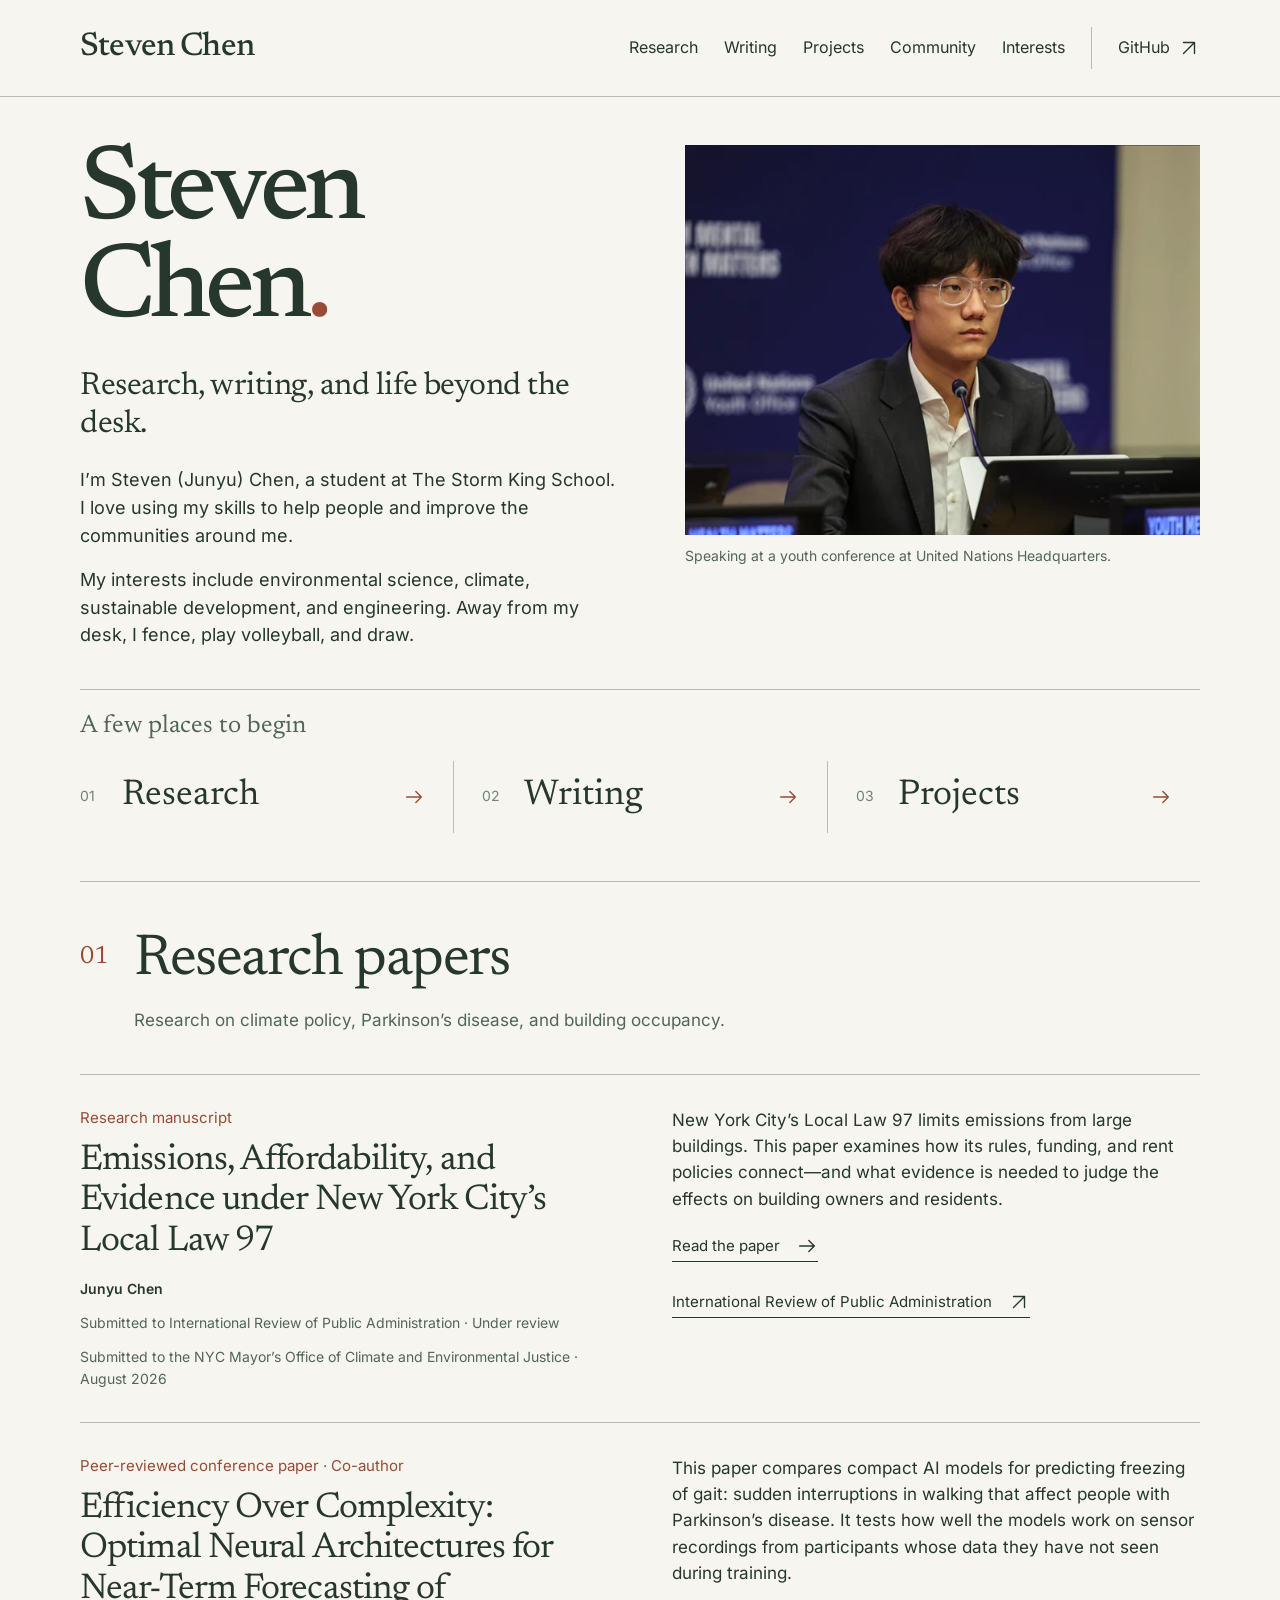
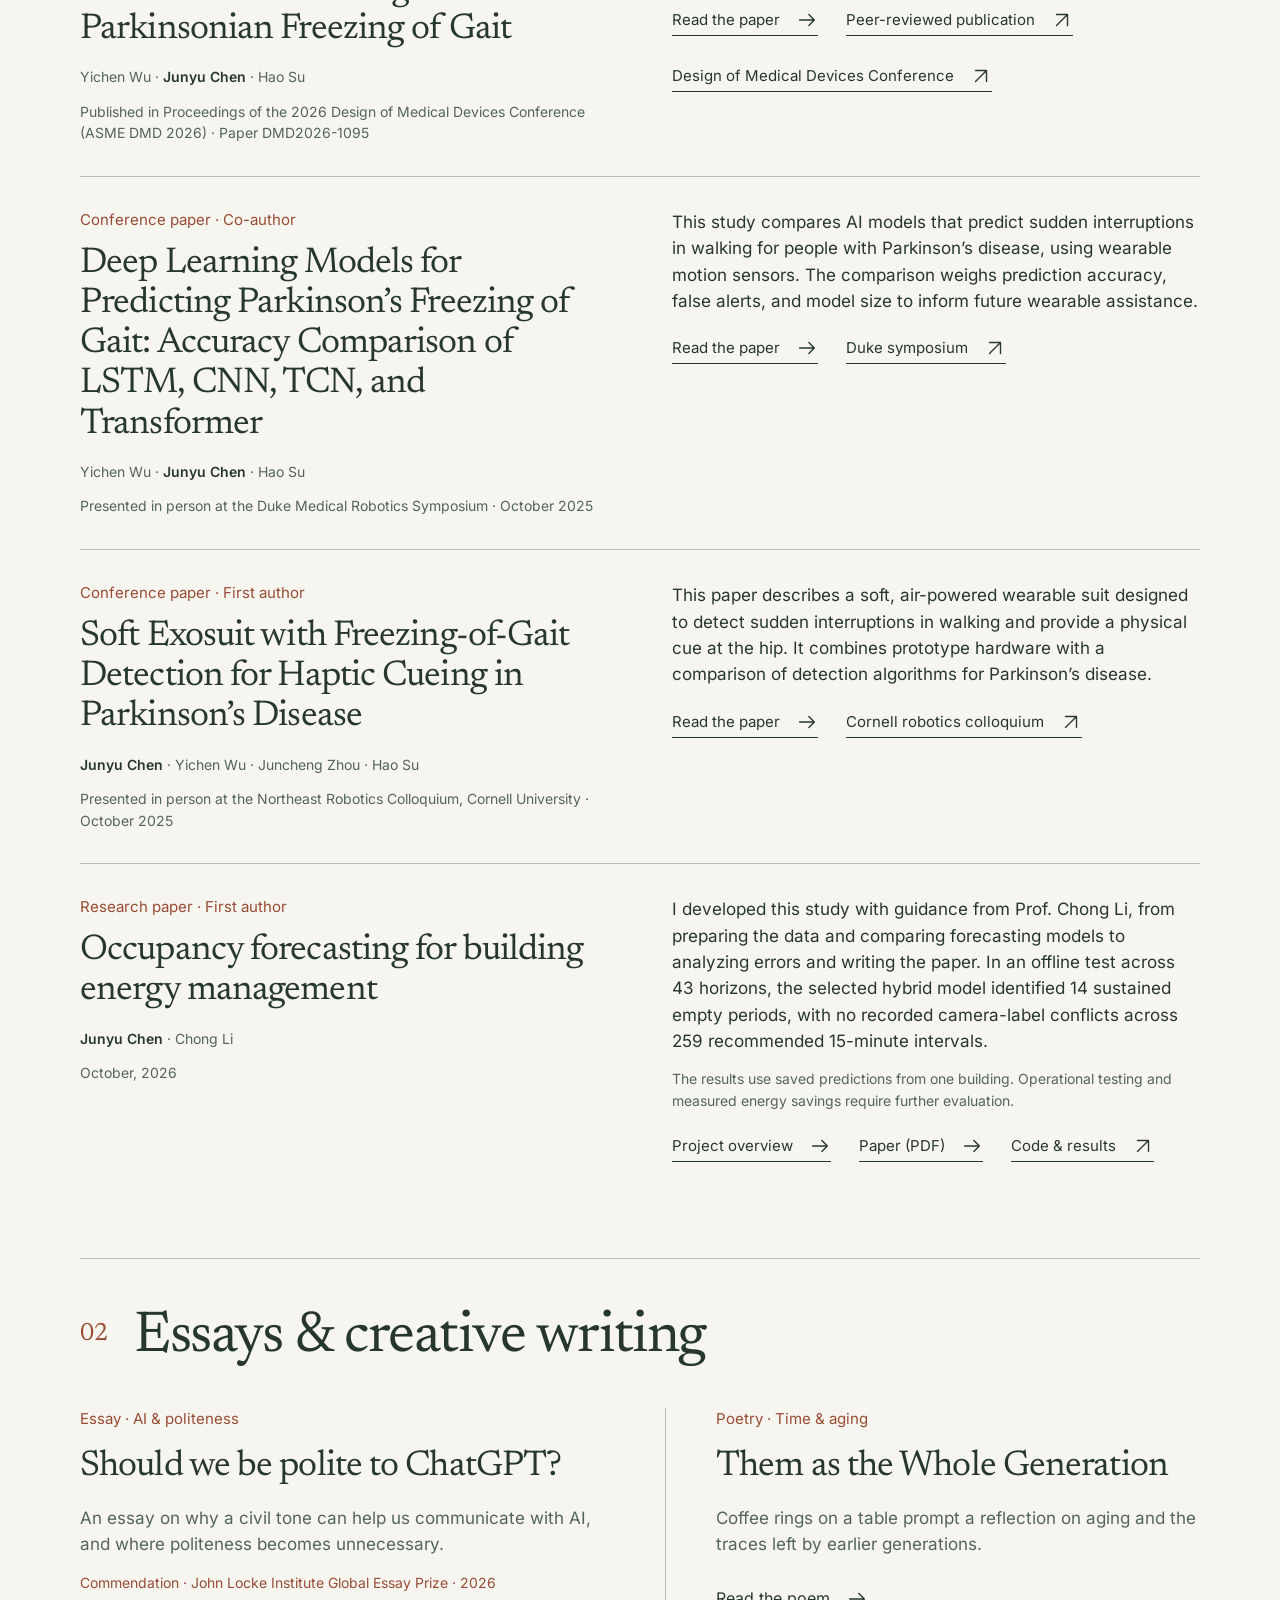
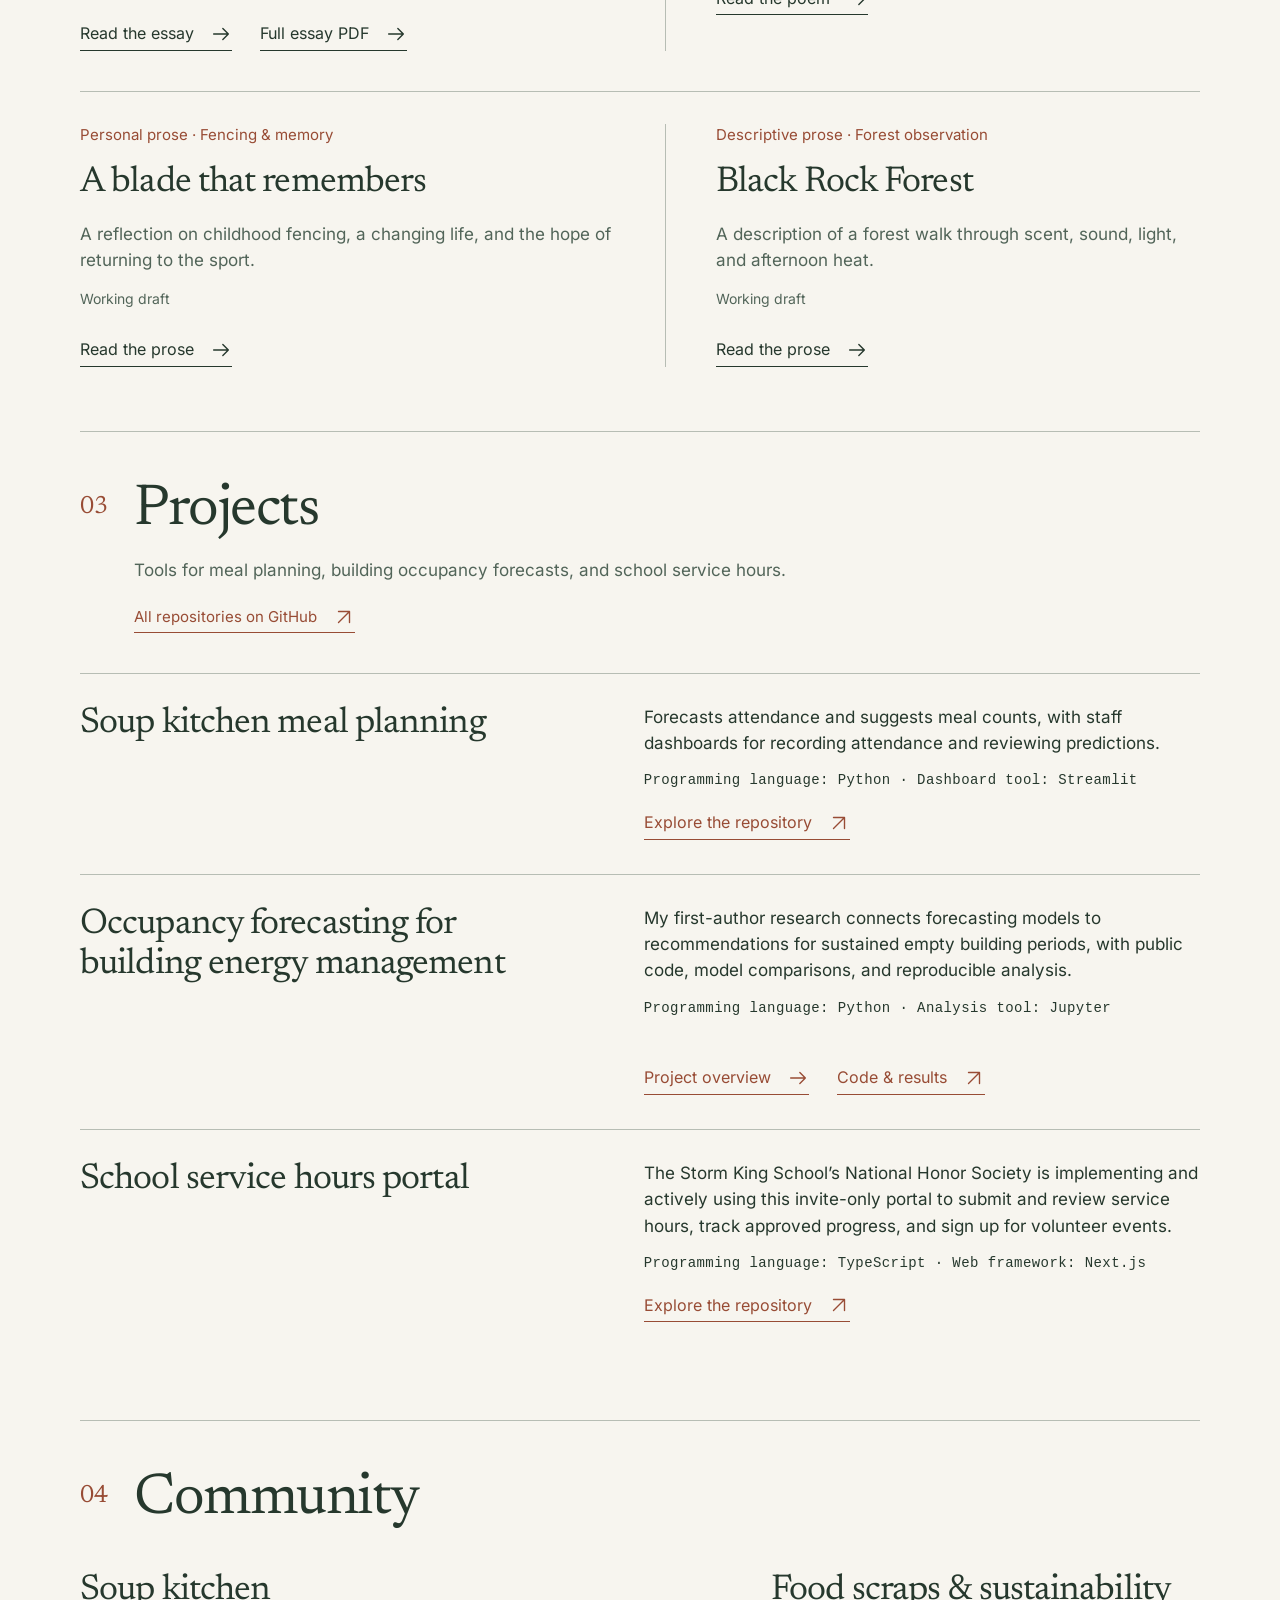
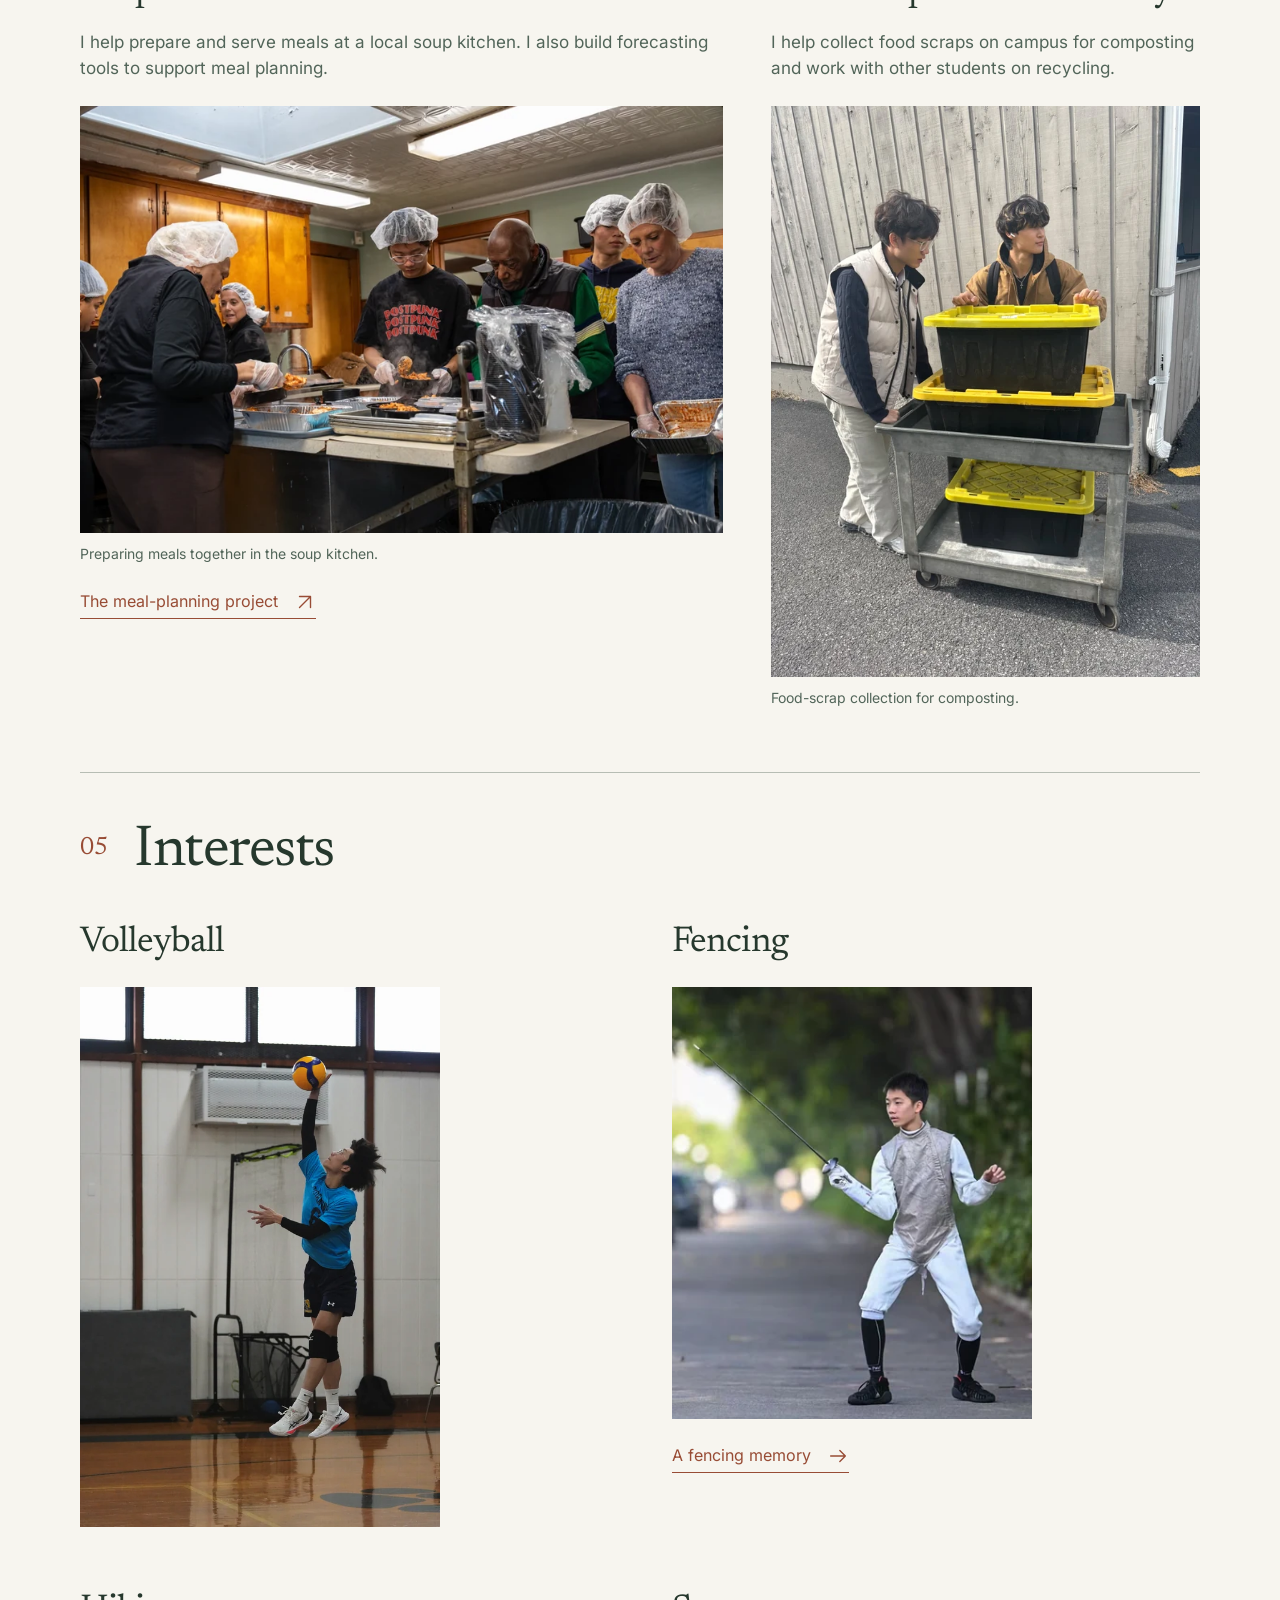
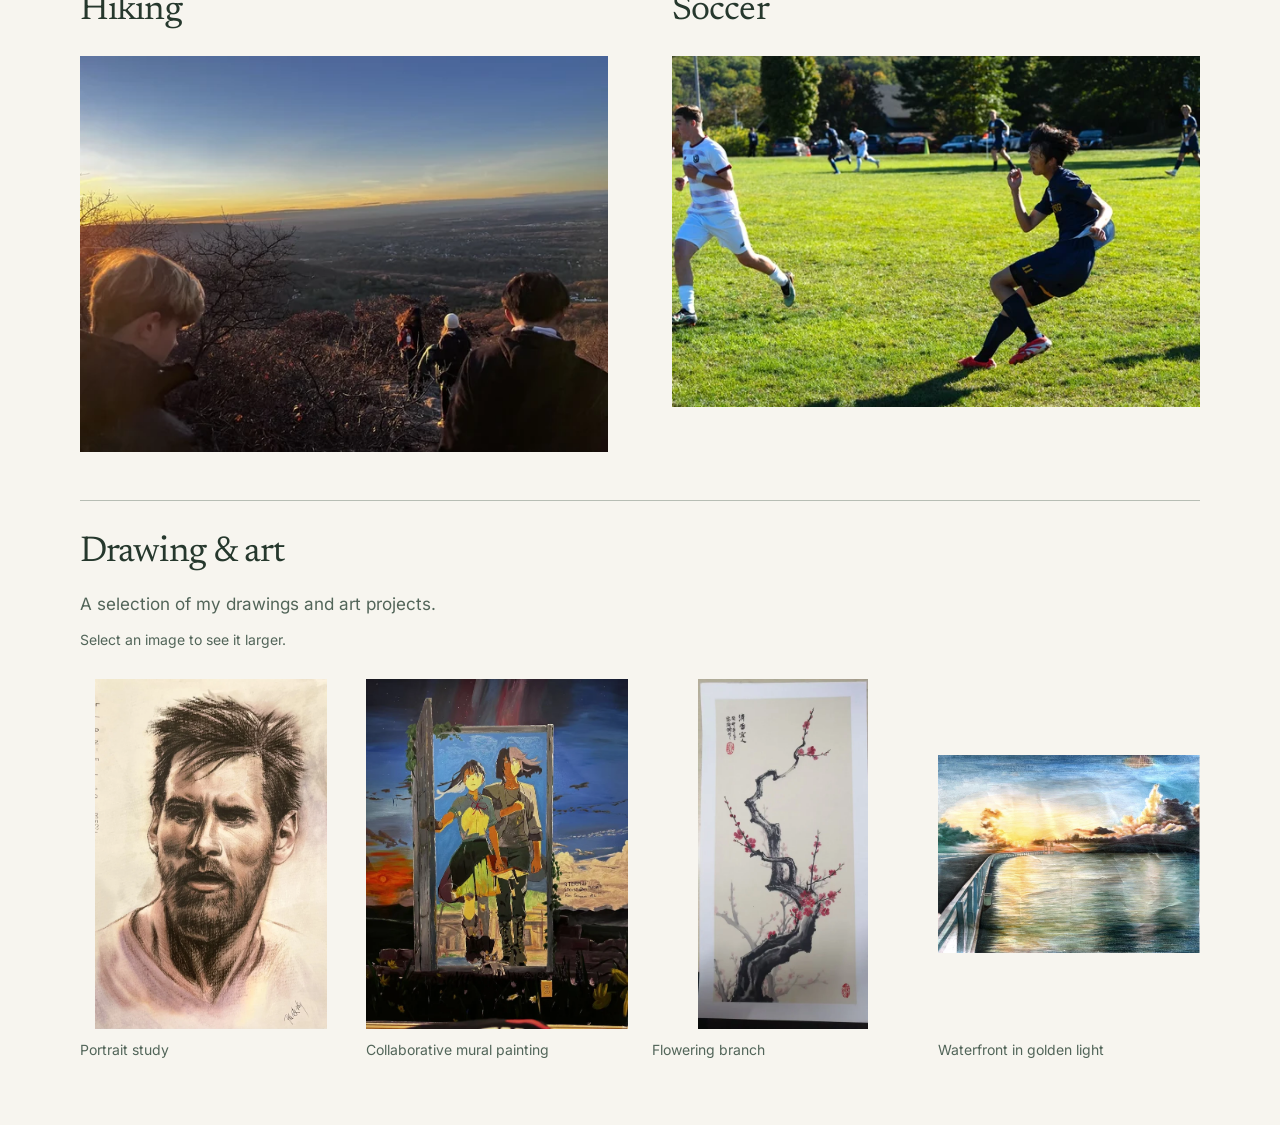
==== index.html @ 6264e0be "Match occupancy paper label to other research entries" ====
<!doctype html><html lang="en"><head><meta charset="utf-8"><meta name="viewport" content="width=device-width, initial-scale=1"><title>Steven Chen — Research, writing &amp; life beyond the desk</title><meta name="description" content="Research, writing, projects, community work, and art by Steven (Junyu) Chen."><meta name="theme-color" content="#f7f5ef"><link rel="canonical" href="https://stevenchenjy.github.io/"><meta property="og:type" content="website"><meta property="og:title" content="Steven Chen — Research, writing &amp; life beyond the desk"><meta property="og:description" content="Research, writing, projects, community work, and art by Steven (Junyu) Chen."><meta property="og:url" content="https://stevenchenjy.github.io/"><link rel="icon" href="/favicon.svg" type="image/svg+xml"><link rel="stylesheet" href="/assets/fonts/fonts.css"><link rel="stylesheet" href="/style.css?v=9ae5ea27f441"></head><body><a class="skip-link" href="#main">Skip to content</a><header class="site-header"><div class="wrap header-inner"><a class="wordmark" href="/" aria-label="Steven Chen home">Steven Chen</a><nav aria-label="Main navigation"><a href="/#research">Research</a><a href="/#writing">Writing</a><a href="/#projects">Projects</a><a href="/#community">Community</a><a href="/#interests">Interests</a><a class="nav-github" href="https://github.com/stevenchenjy" target="_blank" rel="noopener noreferrer">GitHub<svg class="arrow" viewBox="0 0 24 24" fill="none" aria-hidden="true"><path d="M6 18 18 6M6 6h12v12"/></svg></a></nav></div></header><main id="main"><section class="hero wrap" aria-labelledby="intro-title"><div class="hero-main"><h1 id="intro-title">Steven<br>Chen<span class="dot">.</span></h1><p class="hero-deck">Research, writing, and life beyond the desk.</p><div class="hero-copy"><p>I’m Steven (Junyu) Chen, a student at The Storm King School. I love using my skills to help people and improve the communities around me.</p><p>My interests include environmental science, climate, sustainable development, and engineering. Away from my desk, I fence, play volleyball, and draw.</p></div></div><figure class="hero-portrait"><img src="/assets/photos/headshot-1280.webp?v=5e644e6c373f" srcset="/assets/photos/headshot-640.webp?v=f470279121f8 640w, /assets/photos/headshot-1280.webp?v=5e644e6c373f 1280w" sizes="(max-width:760px) calc(100vw - 48px), (max-width:1100px) 42vw, 40vw" width="1280" height="969" alt="Steven Chen seated at a microphone, wearing a dark jacket and glasses, with a blue conference backdrop." fetchpriority="high" decoding="async"><figcaption>Speaking at a youth conference at United Nations Headquarters.</figcaption></figure><aside class="begin" aria-labelledby="begin-title"><h2 id="begin-title">A few places to begin</h2><div class="begin-links"><a href="#research"><span class="index">01</span><span>Research</span><svg class="arrow" viewBox="0 0 24 24" fill="none" aria-hidden="true"><path d="M4 12h16m-6-6 6 6-6 6"/></svg></a><a href="#writing"><span class="index">02</span><span>Writing</span><svg class="arrow" viewBox="0 0 24 24" fill="none" aria-hidden="true"><path d="M4 12h16m-6-6 6 6-6 6"/></svg></a><a href="#projects"><span class="index">03</span><span>Projects</span><svg class="arrow" viewBox="0 0 24 24" fill="none" aria-hidden="true"><path d="M4 12h16m-6-6 6 6-6 6"/></svg></a></div></aside></section><section id="research" class="section research wrap" aria-labelledby="research-title"><div class="section-header"><div class="section-heading"><span class="section-number" aria-hidden="true">01</span><h2 id="research-title">Research papers</h2></div><p class="section-deck">Research on climate policy, Parkinson’s disease, and building occupancy.</p></div><article class="paper-row" id="climate"><div class="paper-main"><p class="genre">Research manuscript</p><h3>Emissions, Affordability, and Evidence under New York City’s Local Law 97</h3><p class="authors"><strong>Junyu Chen</strong></p><p class="publication-venue">Submitted to International Review of Public Administration · Under review</p><p class="publication-venue">Submitted to the NYC Mayor’s Office of Climate and Environmental Justice · August 2026</p></div><div class="paper-detail"><p>New York City’s Local Law 97 limits emissions from large buildings. This paper examines how its rules, funding, and rent policies connect—and what evidence is needed to judge the effects on building owners and residents.</p><div class="paper-links"><a class="text-link" href="/papers/climate-policy.pdf">Read the paper<svg class="arrow" viewBox="0 0 24 24" fill="none" aria-hidden="true"><path d="M4 12h16m-6-6 6 6-6 6"/></svg></a><a class="text-link" href="https://www.tandfonline.com/journals/rrpa20" target="_blank" rel="noopener noreferrer">International Review of Public Administration<svg class="arrow" viewBox="0 0 24 24" fill="none" aria-hidden="true"><path d="M6 18 18 6M6 6h12v12"/></svg></a></div></div></article><article class="paper-row"><div class="paper-main"><p class="genre">Peer-reviewed conference paper · Co-author</p><h3>Efficiency Over Complexity: Optimal Neural Architectures for Near-Term Forecasting of Parkinsonian Freezing of Gait</h3><p class="authors">Yichen Wu · <strong>Junyu Chen</strong> · Hao Su</p><p class="publication-venue">Published in Proceedings of the 2026 Design of Medical Devices Conference (ASME DMD 2026) · Paper DMD2026-1095</p></div><div class="paper-detail"><p>This paper compares compact AI models for predicting freezing of gait: sudden interruptions in walking that affect people with Parkinson’s disease. It tests how well the models work on sensor recordings from participants whose data they have not seen during training.</p><div class="paper-links"><a class="text-link" href="/papers/efficiency-over-complexity.pdf">Read the paper<svg class="arrow" viewBox="0 0 24 24" fill="none" aria-hidden="true"><path d="M4 12h16m-6-6 6 6-6 6"/></svg></a><a class="text-link" href="https://doi.org/10.1115/DMD2026-1095" target="_blank" rel="noopener noreferrer">Peer-reviewed publication<svg class="arrow" viewBox="0 0 24 24" fill="none" aria-hidden="true"><path d="M6 18 18 6M6 6h12v12"/></svg></a><a class="text-link" href="https://dmd.umn.edu/2026/agenda" target="_blank" rel="noopener noreferrer">Design of Medical Devices Conference<svg class="arrow" viewBox="0 0 24 24" fill="none" aria-hidden="true"><path d="M6 18 18 6M6 6h12v12"/></svg></a></div></div></article><article class="paper-row"><div class="paper-main"><p class="genre">Conference paper · Co-author</p><h3>Deep Learning Models for Predicting Parkinson’s Freezing of Gait: Accuracy Comparison of LSTM, CNN, TCN, and Transformer</h3><p class="authors">Yichen Wu · <strong>Junyu Chen</strong> · Hao Su</p><p class="publication-venue">Presented in person at the Duke Medical Robotics Symposium · October 2025</p></div><div class="paper-detail"><p>This study compares AI models that predict sudden interruptions in walking for people with Parkinson’s disease, using wearable motion sensors. The comparison weighs prediction accuracy, false alerts, and model size to inform future wearable assistance.</p><div class="paper-links"><a class="text-link" href="/papers/deep-learning-freezing-of-gait.pdf">Read the paper<svg class="arrow" viewBox="0 0 24 24" fill="none" aria-hidden="true"><path d="M4 12h16m-6-6 6 6-6 6"/></svg></a><a class="text-link" href="https://calendar.duke.edu/show?fq=id%3ACAL-8a00ec8b-979413b9-0199-2f8e2d0d-00007fd2demobedework%40mysite.edu" target="_blank" rel="noopener noreferrer">Duke symposium<svg class="arrow" viewBox="0 0 24 24" fill="none" aria-hidden="true"><path d="M6 18 18 6M6 6h12v12"/></svg></a></div></div></article><article class="paper-row"><div class="paper-main"><p class="genre">Conference paper · First author</p><h3>Soft Exosuit with Freezing-of-Gait Detection for Haptic Cueing in Parkinson’s Disease</h3><p class="authors"><strong>Junyu Chen</strong> · Yichen Wu · Juncheng Zhou · Hao Su</p><p class="publication-venue">Presented in person at the Northeast Robotics Colloquium, Cornell University · October 2025</p></div><div class="paper-detail"><p>This paper describes a soft, air-powered wearable suit designed to detect sudden interruptions in walking and provide a physical cue at the hip. It combines prototype hardware with a comparison of detection algorithms for Parkinson’s disease.</p><div class="paper-links"><a class="text-link" href="/papers/soft-exosuit.pdf">Read the paper<svg class="arrow" viewBox="0 0 24 24" fill="none" aria-hidden="true"><path d="M4 12h16m-6-6 6 6-6 6"/></svg></a><a class="text-link" href="https://nerc2025.cis.cornell.edu/" target="_blank" rel="noopener noreferrer">Cornell robotics colloquium<svg class="arrow" viewBox="0 0 24 24" fill="none" aria-hidden="true"><path d="M6 18 18 6M6 6h12v12"/></svg></a></div></div></article><article class="paper-row" id="occupancy-forecasting"><div class="paper-main"><p class="genre">Research paper · First author</p><h3>Occupancy forecasting for building energy management</h3><p class="authors"><strong>Junyu Chen</strong> · Chong Li</p><p class="publication-venue">October, 2026</p></div><div class="paper-detail"><p>I developed this study with guidance from Prof. Chong Li, from preparing the data and comparing forecasting models to analyzing errors and writing the paper. In an offline test across 43 horizons, the selected hybrid model identified 14 sustained empty periods, with no recorded camera-label conflicts across 259 recommended 15-minute intervals.</p><p class="paper-note">The results use saved predictions from one building. Operational testing and measured energy savings require further evaluation.</p><div class="paper-links"><a class="text-link" href="/decision-aware-occupancy-forecasting/">Project overview<svg class="arrow" viewBox="0 0 24 24" fill="none" aria-hidden="true"><path d="M4 12h16m-6-6 6 6-6 6"/></svg></a><a class="text-link" href="/papers/occupancy-forecasting.pdf">Paper (PDF)<svg class="arrow" viewBox="0 0 24 24" fill="none" aria-hidden="true"><path d="M4 12h16m-6-6 6 6-6 6"/></svg></a><a class="text-link" href="https://github.com/stevenchenjy/decision-aware-occupancy-forecasting" target="_blank" rel="noopener noreferrer">Code &amp; results<svg class="arrow" viewBox="0 0 24 24" fill="none" aria-hidden="true"><path d="M6 18 18 6M6 6h12v12"/></svg></a></div></div></article></section><section id="writing" class="section wrap" aria-labelledby="writing-title"><div class="section-header"><div class="section-heading"><span class="section-number" aria-hidden="true">02</span><h2 id="writing-title">Essays &amp; creative writing</h2></div></div><div class="writing-features"><article class="writing-entry"><p class="genre">Essay · AI &amp; politeness</p><h3>Should we be polite to ChatGPT?</h3><p class="piece-description">An essay on why a civil tone can help us communicate with AI, and where politeness becomes unnecessary.</p><p class="recognition">Commendation · John Locke Institute Global Essay Prize · 2026</p><div class="feature-links"><a class="text-link" href="/writing/polite-to-chatgpt.html">Read the essay<svg class="arrow" viewBox="0 0 24 24" fill="none" aria-hidden="true"><path d="M4 12h16m-6-6 6 6-6 6"/></svg></a><a class="text-link" href="/papers/polite-to-chatgpt.pdf">Full essay PDF<svg class="arrow" viewBox="0 0 24 24" fill="none" aria-hidden="true"><path d="M4 12h16m-6-6 6 6-6 6"/></svg></a></div></article><article class="writing-entry"><p class="genre">Poetry · Time &amp; aging</p><h3>Them as the Whole Generation</h3><p class="piece-description">Coffee rings on a table prompt a reflection on aging and the traces left by earlier generations.</p><div class="feature-links"><a class="text-link" href="/writing/them-as-the-whole-generation.html">Read the poem<svg class="arrow" viewBox="0 0 24 24" fill="none" aria-hidden="true"><path d="M4 12h16m-6-6 6 6-6 6"/></svg></a></div></article></div><div class="sketches"><article class="writing-entry"><p class="genre">Personal prose · Fencing &amp; memory</p><h3>A blade that remembers</h3><p class="piece-description">A reflection on childhood fencing, a changing life, and the hope of returning to the sport.</p><p class="piece-status">Working draft</p><div class="feature-links"><a class="text-link" href="/writing/a-blade-that-remembers.html">Read the prose<svg class="arrow" viewBox="0 0 24 24" fill="none" aria-hidden="true"><path d="M4 12h16m-6-6 6 6-6 6"/></svg></a></div></article><article class="writing-entry"><p class="genre">Descriptive prose · Forest observation</p><h3>Black Rock Forest</h3><p class="piece-description">A description of a forest walk through scent, sound, light, and afternoon heat.</p><p class="piece-status">Working draft</p><div class="feature-links"><a class="text-link" href="/writing/black-rock-forest.html">Read the prose<svg class="arrow" viewBox="0 0 24 24" fill="none" aria-hidden="true"><path d="M4 12h16m-6-6 6 6-6 6"/></svg></a></div></article></div></section><section id="projects" class="section wrap" aria-labelledby="projects-title"><div class="section-header"><div class="section-heading"><span class="section-number" aria-hidden="true">03</span><h2 id="projects-title">Projects</h2></div><p class="section-deck">Tools for meal planning, building occupancy forecasts, and school service hours.</p><div class="section-action"><a class="text-link" href="https://github.com/stevenchenjy" target="_blank" rel="noopener noreferrer">All repositories on GitHub<svg class="arrow" viewBox="0 0 24 24" fill="none" aria-hidden="true"><path d="M6 18 18 6M6 6h12v12"/></svg></a></div></div><article class="project-row"><h3>Soup kitchen meal planning</h3><div><p>Forecasts attendance and suggests meal counts, with staff dashboards for recording attendance and reviewing predictions.</p><p class="tech">Programming language: Python · Dashboard tool: Streamlit</p><a class="text-link" href="https://github.com/stevenchenjy/soup-kitchen-forecast" target="_blank" rel="noopener noreferrer">Explore the repository<svg class="arrow" viewBox="0 0 24 24" fill="none" aria-hidden="true"><path d="M6 18 18 6M6 6h12v12"/></svg></a></div></article><article class="project-row" id="occupancy-project"><h3>Occupancy forecasting for building energy management</h3><div><p>My first-author research connects forecasting models to recommendations for sustained empty building periods, with public code, model comparisons, and reproducible analysis.</p><p class="tech">Programming language: Python · Analysis tool: Jupyter</p><div class="feature-links"><a class="text-link" href="/decision-aware-occupancy-forecasting/">Project overview<svg class="arrow" viewBox="0 0 24 24" fill="none" aria-hidden="true"><path d="M4 12h16m-6-6 6 6-6 6"/></svg></a><a class="text-link" href="https://github.com/stevenchenjy/decision-aware-occupancy-forecasting" target="_blank" rel="noopener noreferrer">Code &amp; results<svg class="arrow" viewBox="0 0 24 24" fill="none" aria-hidden="true"><path d="M6 18 18 6M6 6h12v12"/></svg></a></div></div></article><article class="project-row"><h3>School service hours portal</h3><div><p>The Storm King School’s National Honor Society is implementing and actively using this invite-only portal to submit and review service hours, track approved progress, and sign up for volunteer events.</p><p class="tech">Programming language: TypeScript · Web framework: Next.js</p><a class="text-link" href="https://github.com/stevenchenjy/SKS-NHS-Hours" target="_blank" rel="noopener noreferrer">Explore the repository<svg class="arrow" viewBox="0 0 24 24" fill="none" aria-hidden="true"><path d="M6 18 18 6M6 6h12v12"/></svg></a></div></article></section><section id="community" class="section wrap" aria-labelledby="community-title"><div class="section-header"><div class="section-heading"><span class="section-number" aria-hidden="true">04</span><h2 id="community-title">Community</h2></div></div><div class="community-grid"><article class="photo-story"><h3>Soup kitchen</h3><p class="story-description">I help prepare and serve meals at a local soup kitchen. I also build forecasting tools to support meal planning.</p><figure><img src="/assets/photos/soup-kitchen-1600.webp?v=d1131804bcde" srcset="/assets/photos/soup-kitchen-800.webp?v=b5c2545e34e2 800w, /assets/photos/soup-kitchen-1600.webp?v=d1131804bcde 1600w" sizes="(max-width:760px) calc(100vw - 48px), 52vw" width="1600" height="1064" alt="Volunteers wearing hairnets and gloves portion hot food into meal containers at a kitchen counter." loading="lazy" decoding="async"><figcaption>Preparing meals together in the soup kitchen.</figcaption></figure><a class="text-link" href="https://github.com/stevenchenjy/soup-kitchen-forecast" target="_blank" rel="noopener noreferrer">The meal-planning project<svg class="arrow" viewBox="0 0 24 24" fill="none" aria-hidden="true"><path d="M6 18 18 6M6 6h12v12"/></svg></a></article><article class="photo-story"><h3>Food scraps &amp; sustainability</h3><p class="story-description">I help collect food scraps on campus for composting and work with other students on recycling.</p><figure><img src="/assets/photos/food-scraps-1180.webp?v=86aeeba21b8f" srcset="/assets/photos/food-scraps-600.webp?v=7ef13ef03bf2 600w, /assets/photos/food-scraps-1180.webp?v=86aeeba21b8f 1180w" sizes="(max-width:760px) calc(100vw - 48px), 35vw" width="1180" height="1572" alt="Two people stand beside a wheeled cart of black food-scrap bins with yellow lids." loading="lazy" decoding="async"><figcaption>Food-scrap collection for composting.</figcaption></figure></article></div></section><section id="interests" class="section wrap" aria-labelledby="interests-title"><div class="section-header"><div class="section-heading"><span class="section-number" aria-hidden="true">05</span><h2 id="interests-title">Interests</h2></div></div><div class="sports-grid"><article class="photo-story"><h3>Volleyball</h3><figure class="sports-photo"><img src="/assets/photos/volleyball-1200.webp?v=1ce38ed6b803" srcset="/assets/photos/volleyball-600.webp?v=ea412898b21d 600w, /assets/photos/volleyball-1200.webp?v=1ce38ed6b803 1200w" sizes="(max-width:410px) calc(100vw - 48px), 360px" width="1200" height="1800" alt="A player in a blue jersey jumps toward a volleyball in an indoor gym, with the ball and full player visible." loading="lazy" decoding="async"></figure></article><article class="photo-story"><h3>Fencing</h3><figure class="sports-photo fencing-photo"><img src="/assets/photos/fencing-1200.webp?v=c47aeca4b5b2" srcset="/assets/photos/fencing-600.webp?v=ea8bdb3bba9c 600w, /assets/photos/fencing-1200.webp?v=c47aeca4b5b2 1200w" sizes="(max-width:410px) calc(100vw - 48px), 360px" width="1200" height="918" alt="Steven in a fencing uniform holds a foil while standing on a tree-lined path." loading="lazy" decoding="async"></figure><a class="text-link" href="/writing/a-blade-that-remembers.html">A fencing memory<svg class="arrow" viewBox="0 0 24 24" fill="none" aria-hidden="true"><path d="M4 12h16m-6-6 6 6-6 6"/></svg></a></article><article class="photo-story hiking-story"><h3>Hiking</h3><figure class="hiking-photo"><img src="/assets/photos/hiking-1200.webp?v=03af43bb2542" srcset="/assets/photos/hiking-600.webp?v=071f4b2bf918 600w, /assets/photos/hiking-1200.webp?v=03af43bb2542 1024w" sizes="(max-width:760px) calc(100vw - 48px), 45vw" width="1024" height="768" alt="Four hikers descend a rocky trail above a valley under a blue and golden sky." loading="lazy" decoding="async"></figure></article><article class="photo-story soccer-story"><h3>Soccer</h3><figure class="soccer-photo"><img src="/assets/photos/soccer-1200.webp?v=b01445fd7c96" srcset="/assets/photos/soccer-600.webp?v=f979e887320c 600w, /assets/photos/soccer-1200.webp?v=b01445fd7c96 1200w" sizes="(max-width:760px) calc(100vw - 48px), 45vw" width="1200" height="798" alt="A soccer player in a blue number 11 uniform runs on a grass field during a match." loading="lazy" decoding="async"></figure></article></div><article class="art-collection" aria-labelledby="art-title"><h3 id="art-title">Drawing &amp; art</h3><p class="story-description">A selection of my drawings and art projects.</p><p class="gallery-instruction">Select an image to see it larger.</p><div class="art-gallery"><figure><a class="art-image-link" href="/assets/photos/portrait-study-full.webp" aria-label="Enlarge: Portrait study"><img src="/assets/photos/portrait-study-preview.webp" width="597" height="900" alt="Portrait of a bearded man with swept hair, shaded in dark textured lines and muted pink and brown tones." loading="lazy" decoding="async"></a><figcaption>Portrait study</figcaption></figure><figure><a class="art-image-link" href="/assets/photos/mural-painting-full.webp" aria-label="Enlarge: Collaborative mural painting"><img src="/assets/photos/mural-painting-preview.webp" width="675" height="900" alt="A wall mural of two illustrated figures in an open doorway, surrounded by a blue sky, golden clouds, and flowers." loading="lazy" decoding="async"></a><figcaption>Collaborative mural painting</figcaption></figure><figure><a class="art-image-link" href="/assets/photos/flowering-branch-full.webp" aria-label="Enlarge: Flowering branch"><img src="/assets/photos/flowering-branch-preview.webp" width="438" height="900" alt="A tall painting of a twisting dark branch with red blossoms, Chinese calligraphy at the upper left, and red seals." loading="lazy" decoding="async"></a><figcaption>Flowering branch</figcaption></figure><figure><a class="art-image-link" href="/assets/photos/waterfront-full.webp" aria-label="Enlarge: Waterfront in golden light"><img src="/assets/photos/waterfront-preview.webp" width="900" height="678" alt="A waterfront scene with a curving white-railed walkway, yellow-orange light reflected on blue-green water, and dramatic clouds." loading="lazy" decoding="async"></a><figcaption>Waterfront in golden light</figcaption></figure></div></article></section></main></body></html>
---- assets/fonts/fonts.css ----
@font-face {
  font-family: 'Inter';
  font-style: normal;
  font-weight: 400;
  font-display: swap;
  src: url(/assets/fonts/font-0.ttf) format('truetype');
}
@font-face {
  font-family: 'Inter';
  font-style: normal;
  font-weight: 500;
  font-display: swap;
  src: url(/assets/fonts/font-1.ttf) format('truetype');
}
@font-face {
  font-family: 'Inter';
  font-style: normal;
  font-weight: 600;
  font-display: swap;
  src: url(/assets/fonts/font-2.ttf) format('truetype');
}
@font-face {
  font-family: 'Newsreader';
  font-style: normal;
  font-weight: 400;
  font-display: swap;
  src: url(/assets/fonts/font-3.ttf) format('truetype');
}
@font-face {
  font-family: 'Newsreader';
  font-style: normal;
  font-weight: 500;
  font-display: swap;
  src: url(/assets/fonts/font-4.ttf) format('truetype');
}
---- style.css ----
:root {
  --paper:#f7f5ef; --ink:#26382d; --sage:#718474; --rust:#984c35;
  --rule:#b7bdb4; --muted:#526559;
  --serif:Newsreader,Georgia,serif; --sans:Inter,Arial,sans-serif;
  --section-title:58px; --entry-title:36px; --summary-size:17px; --label-size:15px;
}
* {box-sizing:border-box}
html {scroll-behavior:smooth;scroll-padding-top:32px}
body {margin:0;background:var(--paper);color:var(--ink);font-family:var(--sans);font-size:18px;line-height:1.6}
a {color:inherit;text-decoration:none}
a:hover {color:var(--rust)}
a:focus-visible,summary:focus-visible {outline:2px solid var(--rust);outline-offset:6px}
h1,h2,h3,p {margin:0}
figure {margin:0}
h1,h2,h3 {font-family:var(--serif);font-weight:400;line-height:1.06;letter-spacing:-.025em}
.wrap {width:min(1400px,calc(100% - 160px));margin-inline:auto}
.site-header {border-bottom:1px solid var(--rule)}
.header-inner {display:flex;align-items:center;justify-content:space-between;min-height:96px;gap:32px}
.wordmark {font-family:var(--serif);font-size:33px;font-weight:500;letter-spacing:-.025em;white-space:nowrap}
nav {display:flex;align-items:center;gap:26px;font-size:16px}
nav a {padding:8px 0}
nav a:hover {text-decoration:underline;text-underline-offset:7px}
.nav-github {display:flex;align-items:center;gap:8px;padding-left:26px;border-left:1px solid var(--rule)}
.arrow {width:22px;height:22px;flex:none;vertical-align:middle;stroke:currentColor;stroke-width:1.5;stroke-linecap:round;stroke-linejoin:round}
.skip-link {position:fixed;top:-100px;left:20px;padding:10px 16px;background:var(--paper);z-index:20;border:1px solid var(--ink)}
.skip-link:focus {top:12px}
.hero {display:grid;grid-template-columns:1.05fr 1fr;gap:40px 64px;padding-block:48px;align-items:start}
.hero h1 {font-size:clamp(100px,8.3vw,128px);line-height:.92;letter-spacing:-.05em;font-weight:500}
.dot {color:var(--rust)}
.hero-deck {font-family:var(--serif);font-size:32px;line-height:1.18;letter-spacing:-.015em;margin-top:28px;max-width:750px}
.hero-copy {max-width:715px;font-size:18px;line-height:1.55;margin-top:22px}
.hero-copy p+p {margin-top:16px}
.hero-portrait img {display:block;width:100%;height:auto}
figcaption {font-size:14px;line-height:1.55;color:var(--muted);margin-top:10px}
.text-link {display:inline-flex;align-items:center;gap:16px;border-bottom:1px solid currentColor;font-size:16px;line-height:1.6;padding-bottom:3px}
.text-link .arrow {transition:transform .18s ease}
.text-link:hover .arrow {transform:translateX(3px)}
.begin {grid-column:1/-1;border-top:1px solid var(--rule);padding-top:24px}
.begin h2 {font-size:25px;letter-spacing:0;color:var(--muted);margin-bottom:20px}
.begin-links {display:grid;grid-template-columns:repeat(3,minmax(0,1fr))}
.begin-links>a {display:grid;grid-template-columns:28px 1fr 22px;align-items:center;gap:14px;padding:8px 28px 8px 0;min-height:72px;font-family:var(--serif);font-size:36px;line-height:1.2}
.begin-links>a+a {border-left:1px solid var(--rule);padding-left:28px}
.begin .index {color:var(--sage);font-family:var(--sans);font-size:14px}
.begin .arrow {color:var(--rust)}
.section {border-top:1px solid var(--rule);padding-block:48px 64px}
.section-header {margin-bottom:40px}
.section-heading {display:flex;align-items:flex-start;gap:24px}
.section-number {font-family:var(--serif);font-size:25px;color:var(--rust);padding-top:8px;min-width:30px}
.section-heading h2 {font-size:var(--section-title)}
.section-deck {max-width:900px;margin:16px 0 0 54px;font-family:var(--sans);font-size:var(--summary-size);line-height:1.55;color:var(--muted)}
.section-context {max-width:850px;margin:12px 0 0 54px;font-size:14px;line-height:1.6;color:var(--muted)}
.section-action {margin:18px 0 0 54px}
.section-action .text-link {font-size:15px;color:var(--rust)}
.section h3 {font-size:var(--entry-title);line-height:1.12;letter-spacing:-.025em}
.genre {color:var(--rust);font-size:var(--label-size);line-height:1.5;margin-bottom:16px}
.writing-features,.sketches {display:grid;grid-template-columns:1fr 1fr;gap:50px}
.writing-entry+ .writing-entry {border-left:1px solid var(--rule);padding-left:50px}
.piece-description {font-size:var(--summary-size);line-height:1.55;color:var(--muted);margin-top:18px}
.piece-status,.recognition {font-size:14px;line-height:1.55;margin-top:14px}
.piece-status {color:var(--muted)}
.recognition {color:var(--rust)}
blockquote {font-family:var(--serif);font-size:25px;line-height:1.4;margin:24px 0 0;color:var(--muted)}
.feature-links {display:flex;gap:28px;flex-wrap:wrap;margin-top:28px}
.sketches {border-top:1px solid var(--rule);padding-top:32px;margin-top:40px}
.paper-row {display:grid;grid-template-columns:1fr 1fr;gap:64px;border-top:1px solid var(--rule);padding-block:32px}
.paper-row .genre {margin-bottom:12px}
.authors {font-size:14px;color:var(--muted);margin-top:16px}
.authors strong {font-weight:600;color:var(--ink)}
.publication-venue {font-size:14px;line-height:1.55;color:var(--muted);margin-top:12px}
.publication-venue a {text-decoration:underline;text-underline-offset:3px}
.paper-detail {font-size:var(--summary-size);line-height:1.55}
.paper-detail .paper-note {font-size:14px;line-height:1.55;color:var(--muted);margin-top:14px}
.paper-links {display:flex;gap:28px;flex-wrap:wrap;margin-top:22px}
.paper-links .text-link {font-size:15px}
.project-row {display:grid;grid-template-columns:1fr 1.2fr;gap:100px;border-top:1px solid var(--rule);padding-block:30px 34px}
.project-row p {font-size:var(--summary-size);line-height:1.55}
.project-row .tech {font-family:ui-monospace,SFMono-Regular,Consolas,monospace;font-size:14px;letter-spacing:.03em;margin-top:14px}
.project-row .text-link {color:var(--rust);margin-top:18px}
.community-grid {display:grid;grid-template-columns:1.5fr 1fr;gap:48px}
.photo-story {min-width:0}
.story-description {font-size:var(--summary-size);line-height:1.55;color:var(--muted);margin-top:18px;max-width:650px}
.photo-story figure {margin-top:24px}
.photo-story img {display:block;width:100%;height:auto}
.photo-story>.text-link {color:var(--rust);margin-top:24px}
.sports-grid {display:grid;grid-template-columns:1fr 1fr;gap:64px}
.sports-photo {max-width:360px}
.fencing-photo img {aspect-ratio:5/6;object-fit:cover;object-position:65% center}
.art-collection {border-top:1px solid var(--rule);padding-top:32px;margin-top:48px}
.gallery-instruction {font-size:14px;line-height:1.55;color:var(--muted);margin-top:12px}
.art-gallery {display:grid;grid-template-columns:repeat(4,minmax(0,1fr));gap:24px;margin-top:28px}
.art-gallery figure {min-width:0}
.art-image-link {display:flex;align-items:center;justify-content:center;width:100%;height:350px}
.art-image-link img {display:block;width:100%;height:100%;object-fit:contain}
.art-image-link:hover {outline:1px solid var(--rust);outline-offset:5px}
.reader {max-width:850px;padding-top:48px}
.reader>.text-link {font-size:15px}
.reader-heading {padding-block:48px 38px;border-bottom:1px solid var(--rule)}
.reader-heading h1 {font-size:65px;line-height:1.05;max-width:830px}
.reader-heading .byline {font-size:16px;margin-top:24px}
.reading-meta,.reader-heading .editorial-note {font-size:14px;line-height:1.6;color:var(--muted);margin-top:16px;max-width:620px}
.reader-heading .text-link {margin-top:22px;font-size:15px}
.prose {max-width:750px;margin:40px auto 60px;font-family:var(--serif);font-size:24px;line-height:1.6;letter-spacing:.001em}
.prose>p {margin-bottom:26px}
.poem {font-size:25px;line-height:1.55;max-width:730px}
.poem>p {margin-bottom:36px}
.references {margin-top:48px;border-top:1px solid var(--rule);padding-top:22px;font-family:var(--sans);font-size:14px;line-height:1.65;overflow-wrap:anywhere}
.references summary {cursor:pointer;font-size:17px}
.references li {margin-bottom:16px}
.reader-end {border-top:1px solid var(--rule);padding:26px 0 72px;display:flex;gap:36px}
.essay-figure {margin:36px 0 42px;break-inside:avoid}
.essay-figure img {display:block;width:100%;height:auto;background:#fff;border:1px solid var(--rule)}
.essay-figure figcaption {font-family:var(--sans);font-size:14px;line-height:1.6;color:var(--muted);margin-top:12px}
.essay-figure>.text-link {font-family:var(--sans);font-size:14px;color:var(--rust);margin-top:10px}
@media(min-width:1500px) {
  .hero {padding-block:60px 48px}
}
@media(max-width:1100px) {
  :root {--section-title:52px;--entry-title:33px}
  .wrap {width:calc(100% - 80px)}
  .header-inner {flex-wrap:wrap;gap:12px 24px;padding-block:20px}
  nav {gap:18px;font-size:14px;flex-wrap:wrap}
  .nav-github {padding-left:18px}
  .hero {gap:36px 40px;grid-template-columns:1.05fr 1fr;padding-block:48px}
  .hero h1 {font-size:100px}
  .hero-deck {font-size:27px}
  .hero-copy {font-size:17px}
  .begin-links>a {font-size:31px;gap:10px;padding-right:16px}
  .begin-links>a+a {padding-left:16px}
  .community-grid {gap:34px}
  .sports-grid {gap:40px}
  .art-gallery {gap:20px}
  .art-image-link {height:280px}
  .writing-features,.sketches {gap:34px}
  .writing-entry+ .writing-entry {padding-left:34px}
  .project-row {gap:60px}
  .paper-row {gap:36px}
}
@media(max-width:760px) {
  :root {--section-title:40px;--entry-title:31px;--summary-size:16px;--label-size:13px}
  html {scroll-padding-top:22px}
  .wrap {width:calc(100% - 48px)}
  .header-inner {position:relative;min-height:120px;align-items:flex-start;justify-content:flex-start;flex-direction:column;gap:12px;padding-block:20px}
  .wordmark {font-size:29px}
  nav {gap:13px;font-size:12px;width:100%;flex-wrap:wrap}
  nav a {padding:4px 0}
  nav .nav-github {position:absolute;top:24px;right:0;border-left:0;padding-left:0;font-size:13px;gap:4px}
  .nav-github .arrow {width:16px;height:16px}
  .hero {grid-template-columns:1fr;gap:24px;padding-block:36px 40px}
  .hero-main {display:contents}
  .hero h1 {font-size:clamp(88px,23vw,110px);line-height:.88}
  .hero h1 {order:0}
  .hero-portrait {order:1}
  .hero-deck {order:2;font-size:29px;margin-top:0}
  .hero-copy {order:3;font-size:17px;line-height:1.55;margin-top:0}
  .begin {order:4;margin-top:8px;padding-top:20px}
  .begin h2 {font-size:23px;margin-bottom:12px}
  .begin-links {grid-template-columns:1fr}
  .begin-links>a {min-height:64px;font-size:28px;gap:9px;grid-template-columns:28px 1fr 20px;padding:8px 0;border-bottom:1px solid var(--rule)}
  .begin-links>a+a {border-left:0;padding-left:0}
  .section {padding-block:32px 46px}
  .section-header {margin-bottom:30px}
  .section-heading {gap:18px}
  .section-number {font-size:20px;padding-top:5px;min-width:22px}
  .section-deck,.section-context,.section-action {margin-left:40px}
  .section-deck {margin-top:14px}
  .section-context {font-size:13px}
  .section-action .text-link {font-size:14px}
  .writing-features,.sketches {grid-template-columns:1fr;gap:28px}
  .writing-entry+ .writing-entry {padding:28px 0 0;border-left:0;border-top:1px solid var(--rule)}
  .sketches {margin-top:28px;padding-top:28px}
  .genre {margin-bottom:14px}
  .piece-description {margin-top:16px}
  blockquote {font-size:22px;margin-top:20px}
  .feature-links {gap:24px;margin-top:24px}
  .text-link {font-size:15px;gap:12px}
  .paper-row {grid-template-columns:1fr;gap:18px;padding-block:26px}
  .paper-links {gap:22px;margin-top:18px}
  .authors {margin-top:12px;font-size:13px}
  .project-row {grid-template-columns:1fr;gap:18px;padding-block:26px}
  .project-row .text-link {font-size:15px}
  .community-grid,.sports-grid {grid-template-columns:1fr;gap:36px}
  .photo-story figure {margin-top:20px}
  .story-description {margin-top:16px}
  .art-collection {margin-top:36px;padding-top:28px}
  .art-gallery {grid-template-columns:repeat(2,minmax(0,1fr));gap:24px 18px}
  .art-image-link {height:260px}
  .art-gallery figcaption {font-size:13px}
  .reader {padding-top:28px}
  .reader-heading {padding-block:32px 28px}
  .reader-heading h1 {font-size:clamp(36px,6.2vw,43px)}
  .reader-heading .byline {font-size:15px;margin-top:20px}
  .prose {font-size:21px;line-height:1.65;margin-top:30px}
  .poem {font-size:clamp(16px,4.6vw,22px);line-height:1.65}
  .poem>p {margin-bottom:30px}
  .reader-end {gap:26px;padding-bottom:48px}
  .reader-end .text-link {font-size:14px}
}
@media(max-width:380px) {
  .art-gallery {grid-template-columns:1fr;gap:28px}
  .art-image-link {height:340px}
}
@media(prefers-reduced-motion:reduce) {
  html {scroll-behavior:auto}
  .text-link .arrow {transition:none}
}
@media print {
  nav,.skip-link,.reader-end {display:none}
  .wrap {width:100%;max-width:100%}
  body {background:white;color:black}
  .reader {padding-top:0}
  .reader-heading h1 {font-size:36pt}
  .prose {font-size:14pt;line-height:1.5}
  .reader-heading {padding-block:20px}
  .prose p {break-inside:avoid}
  .references {display:block}
}
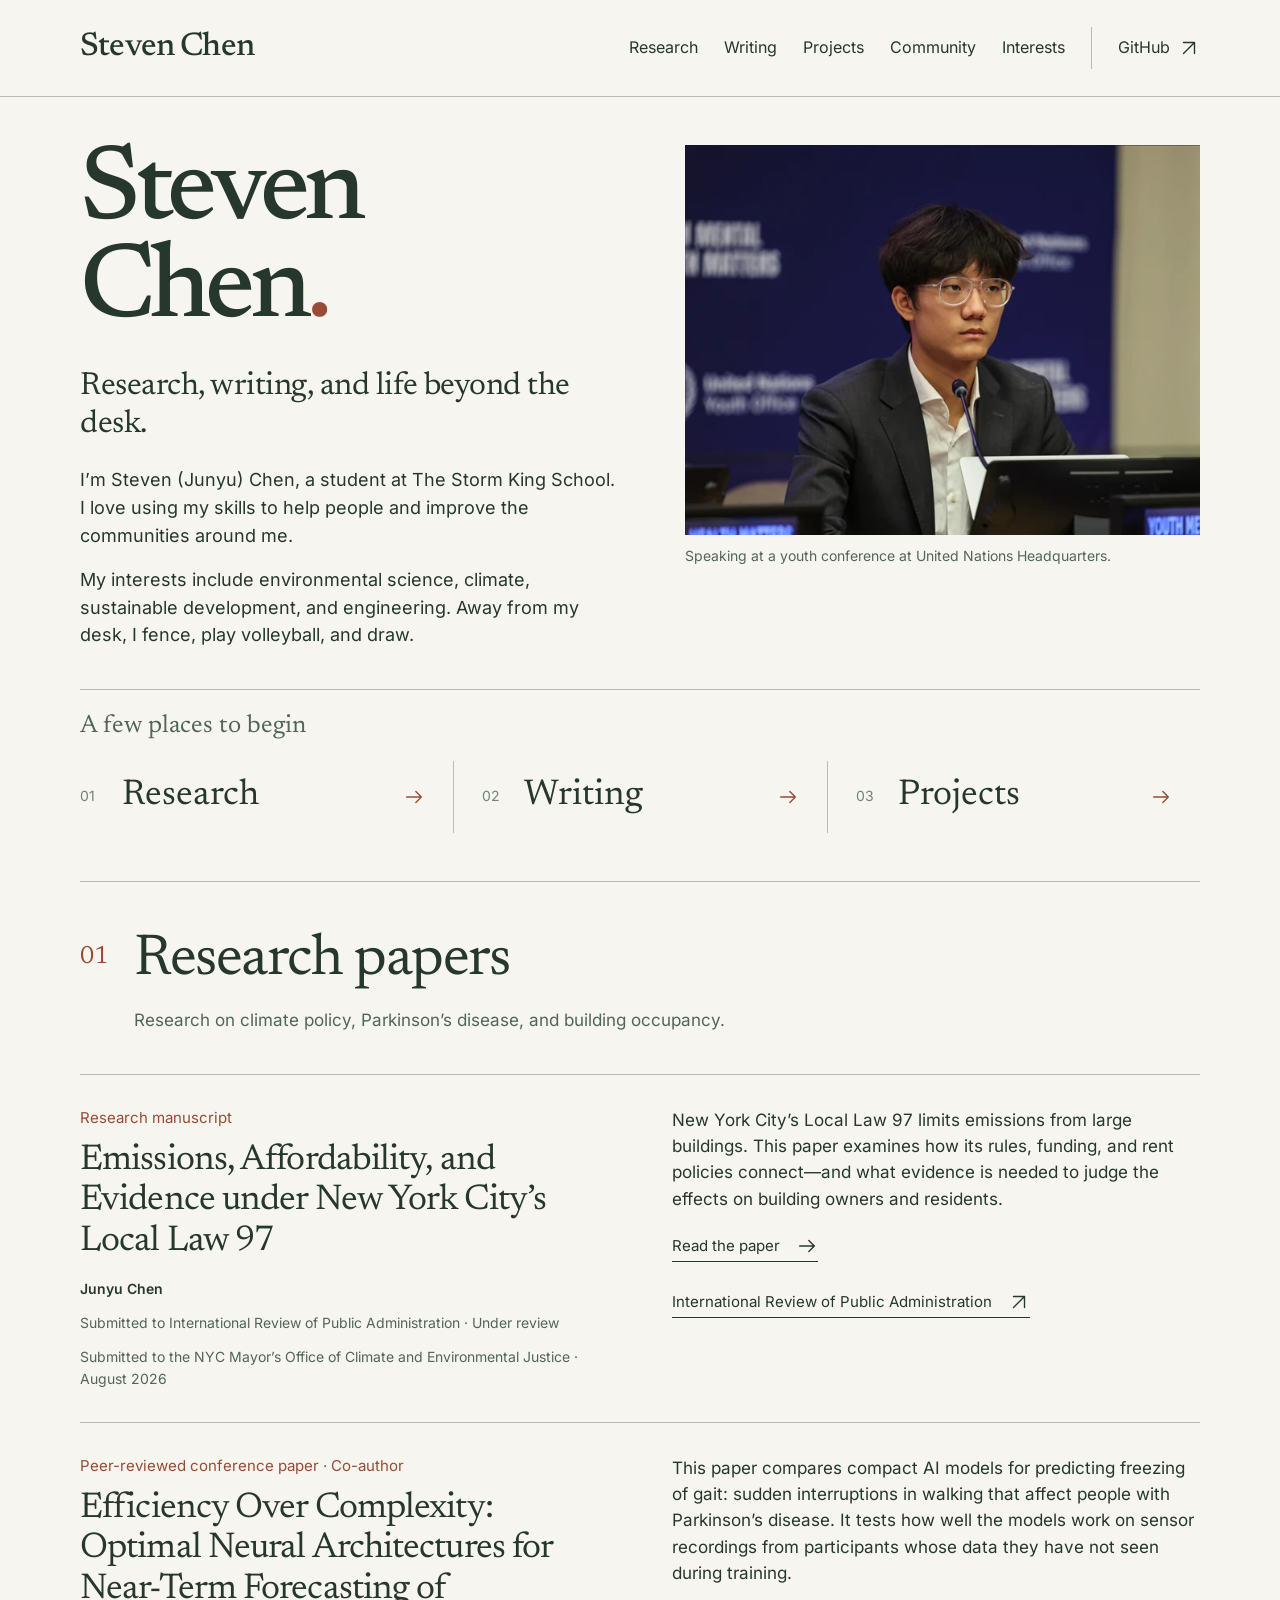
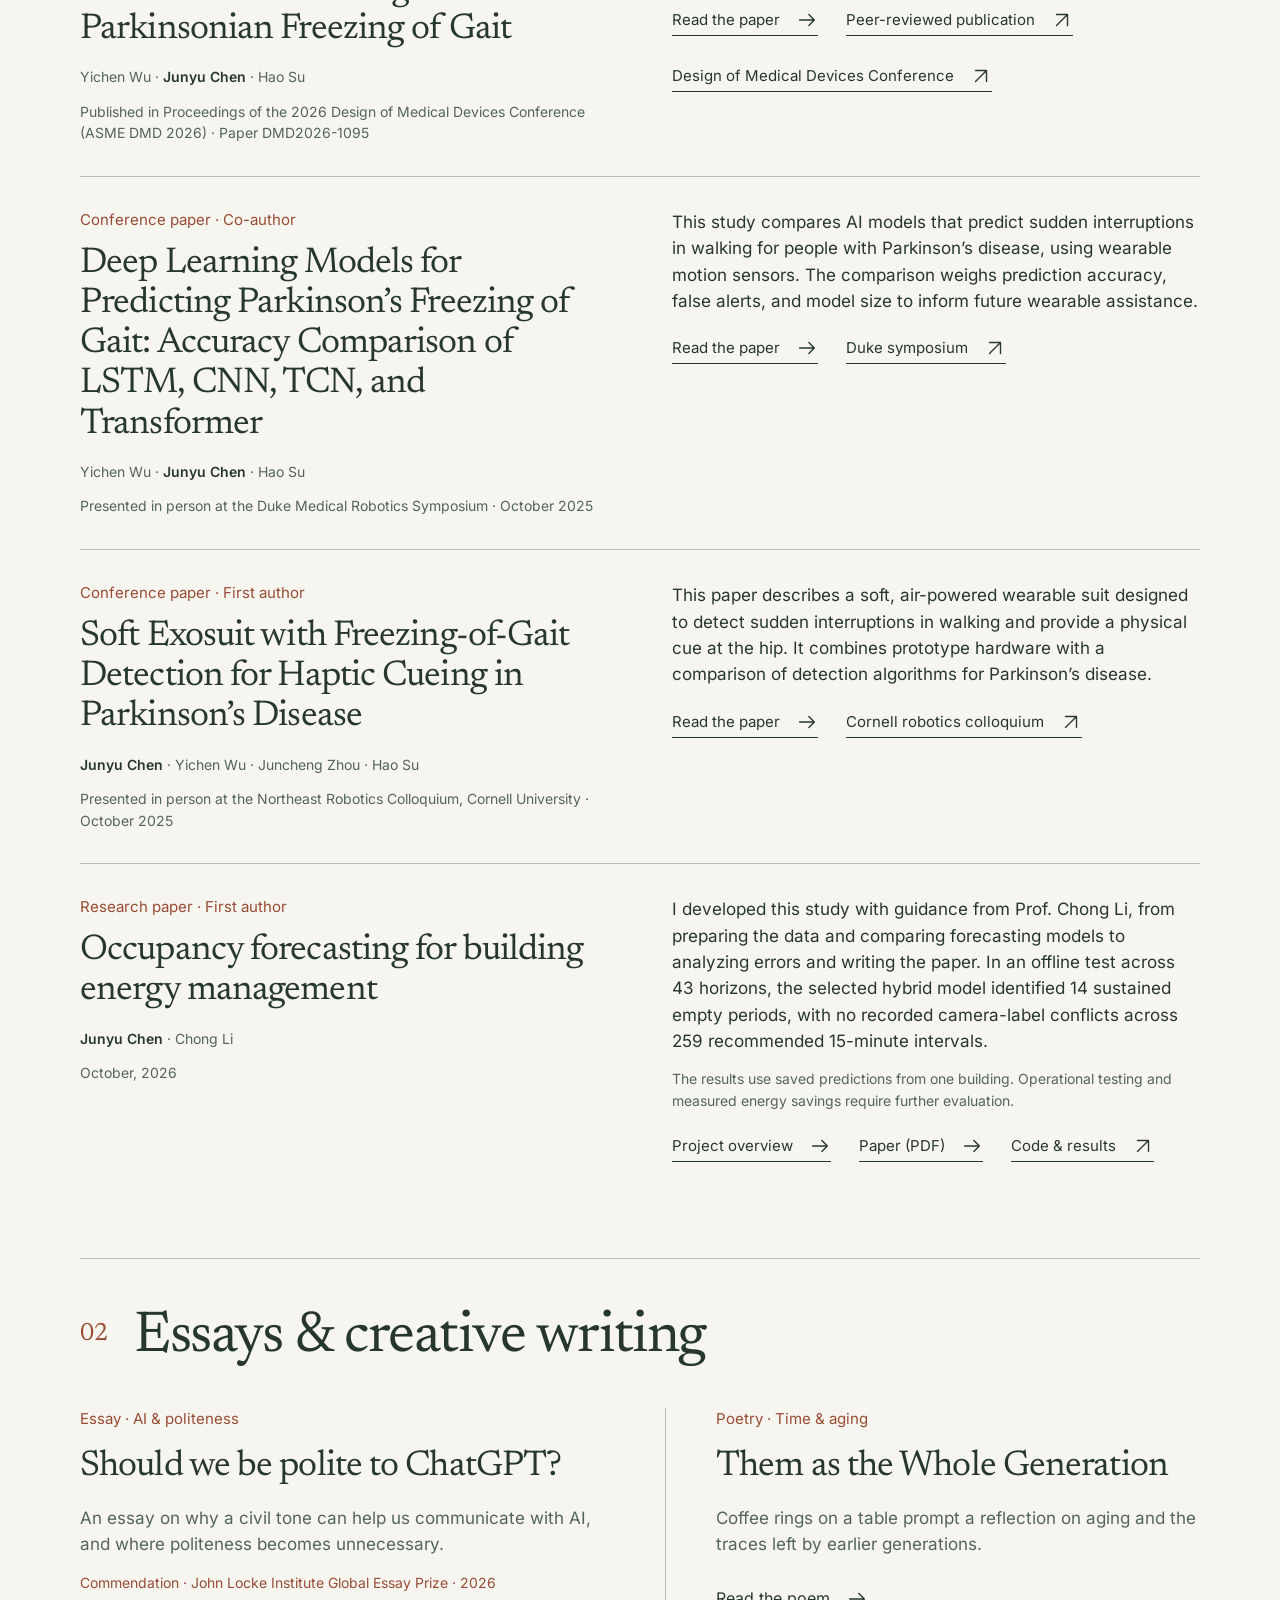
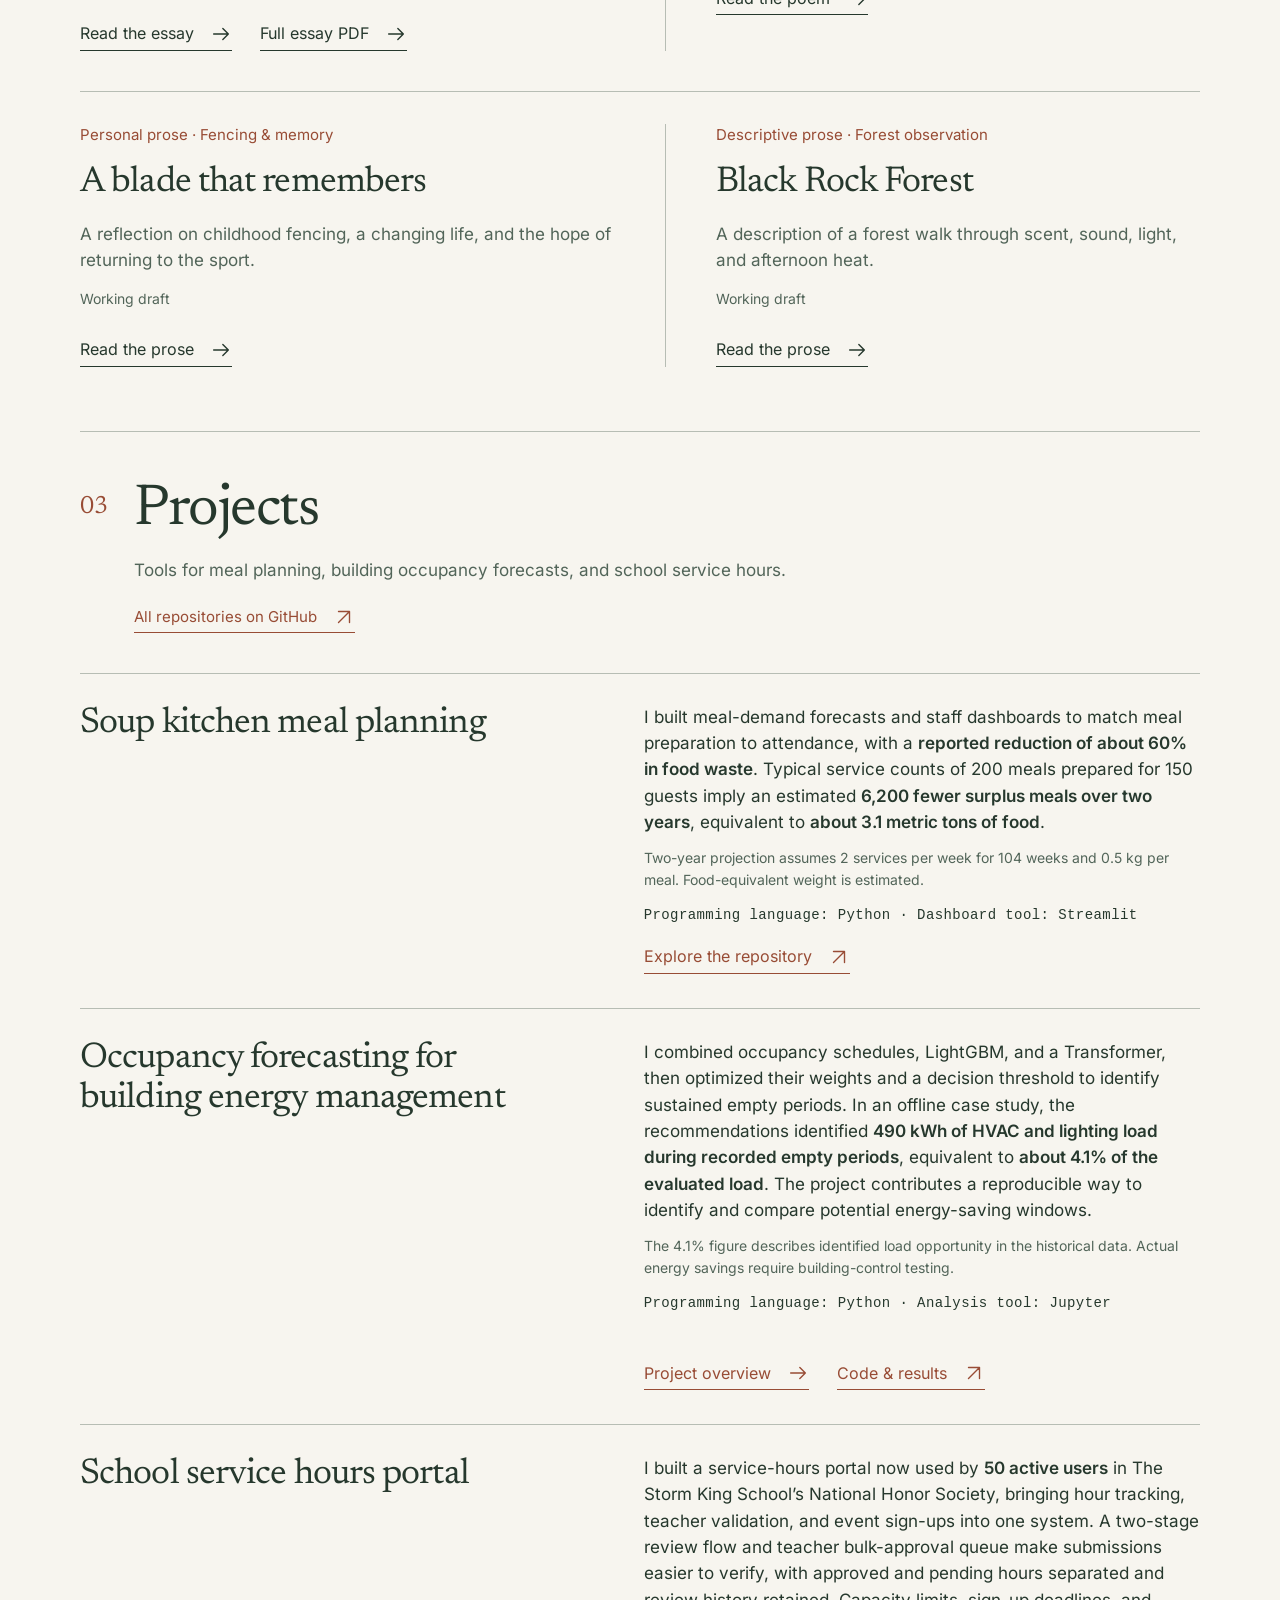
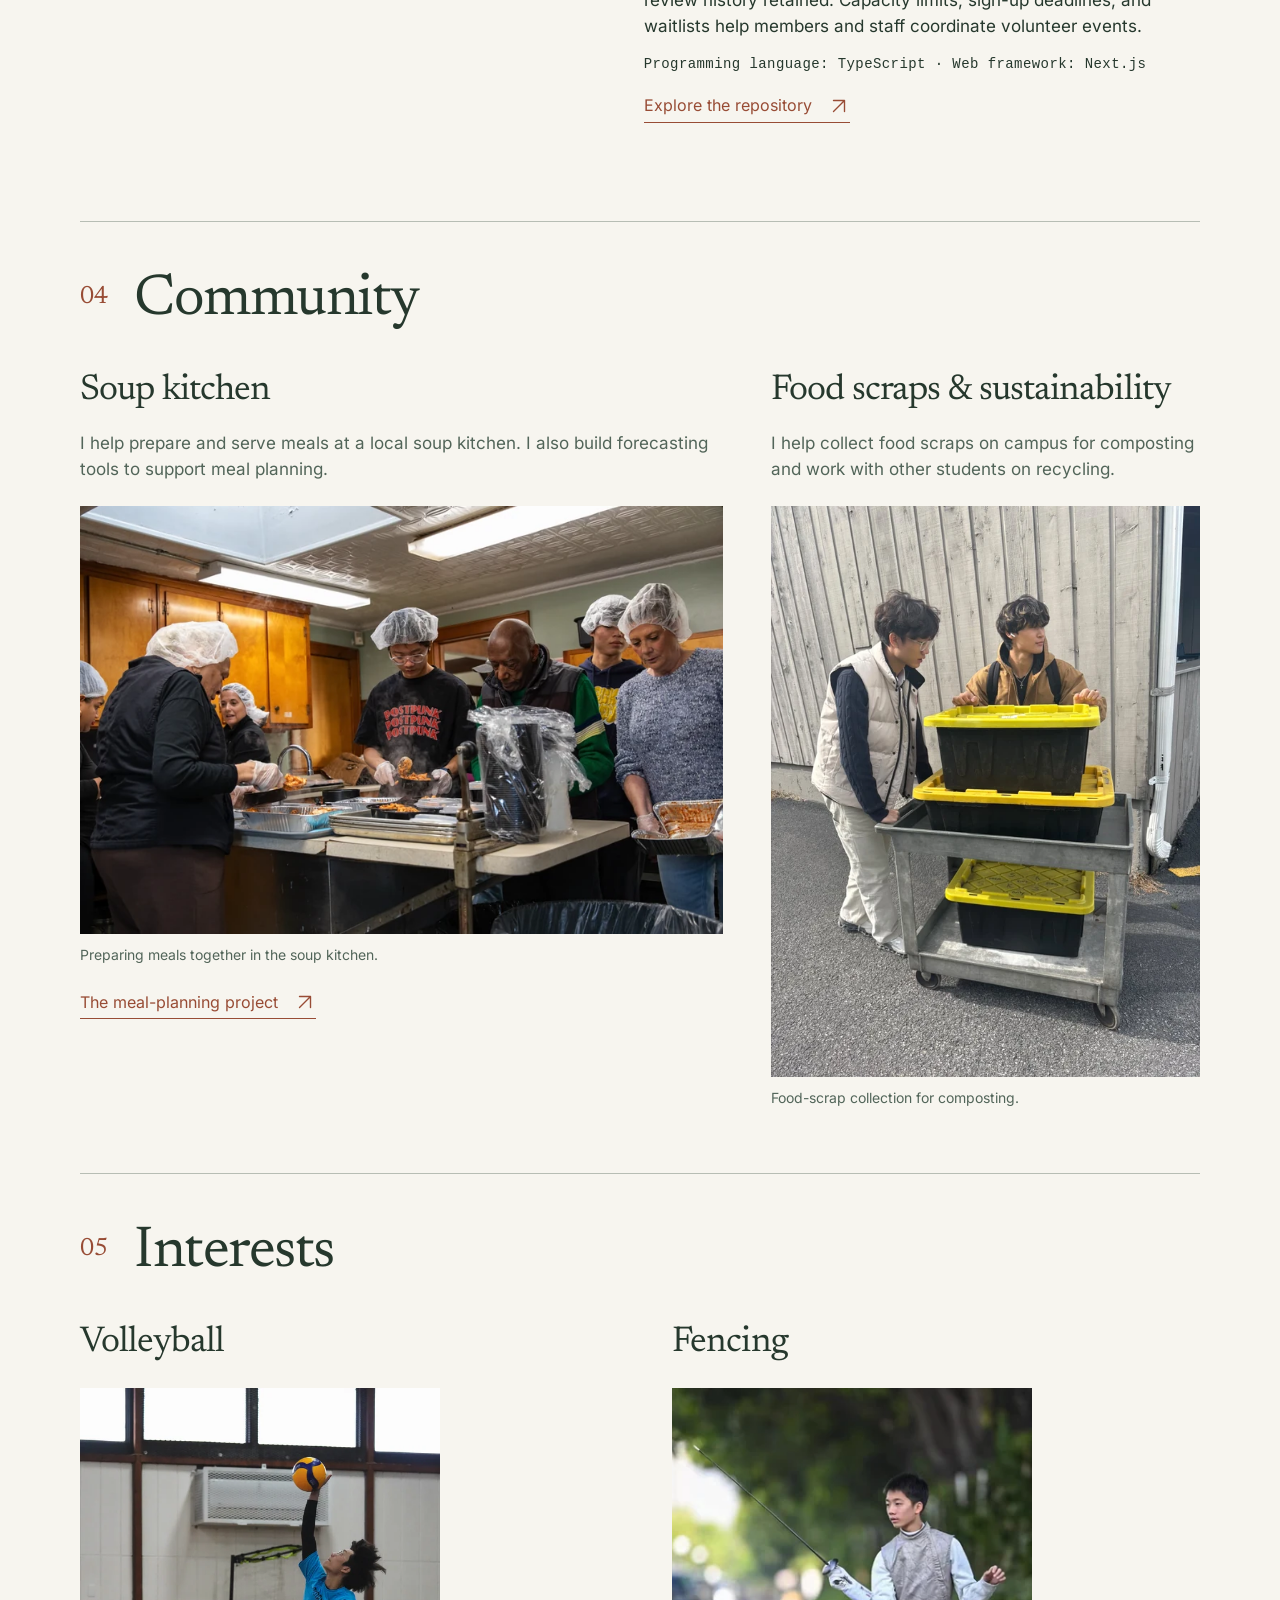
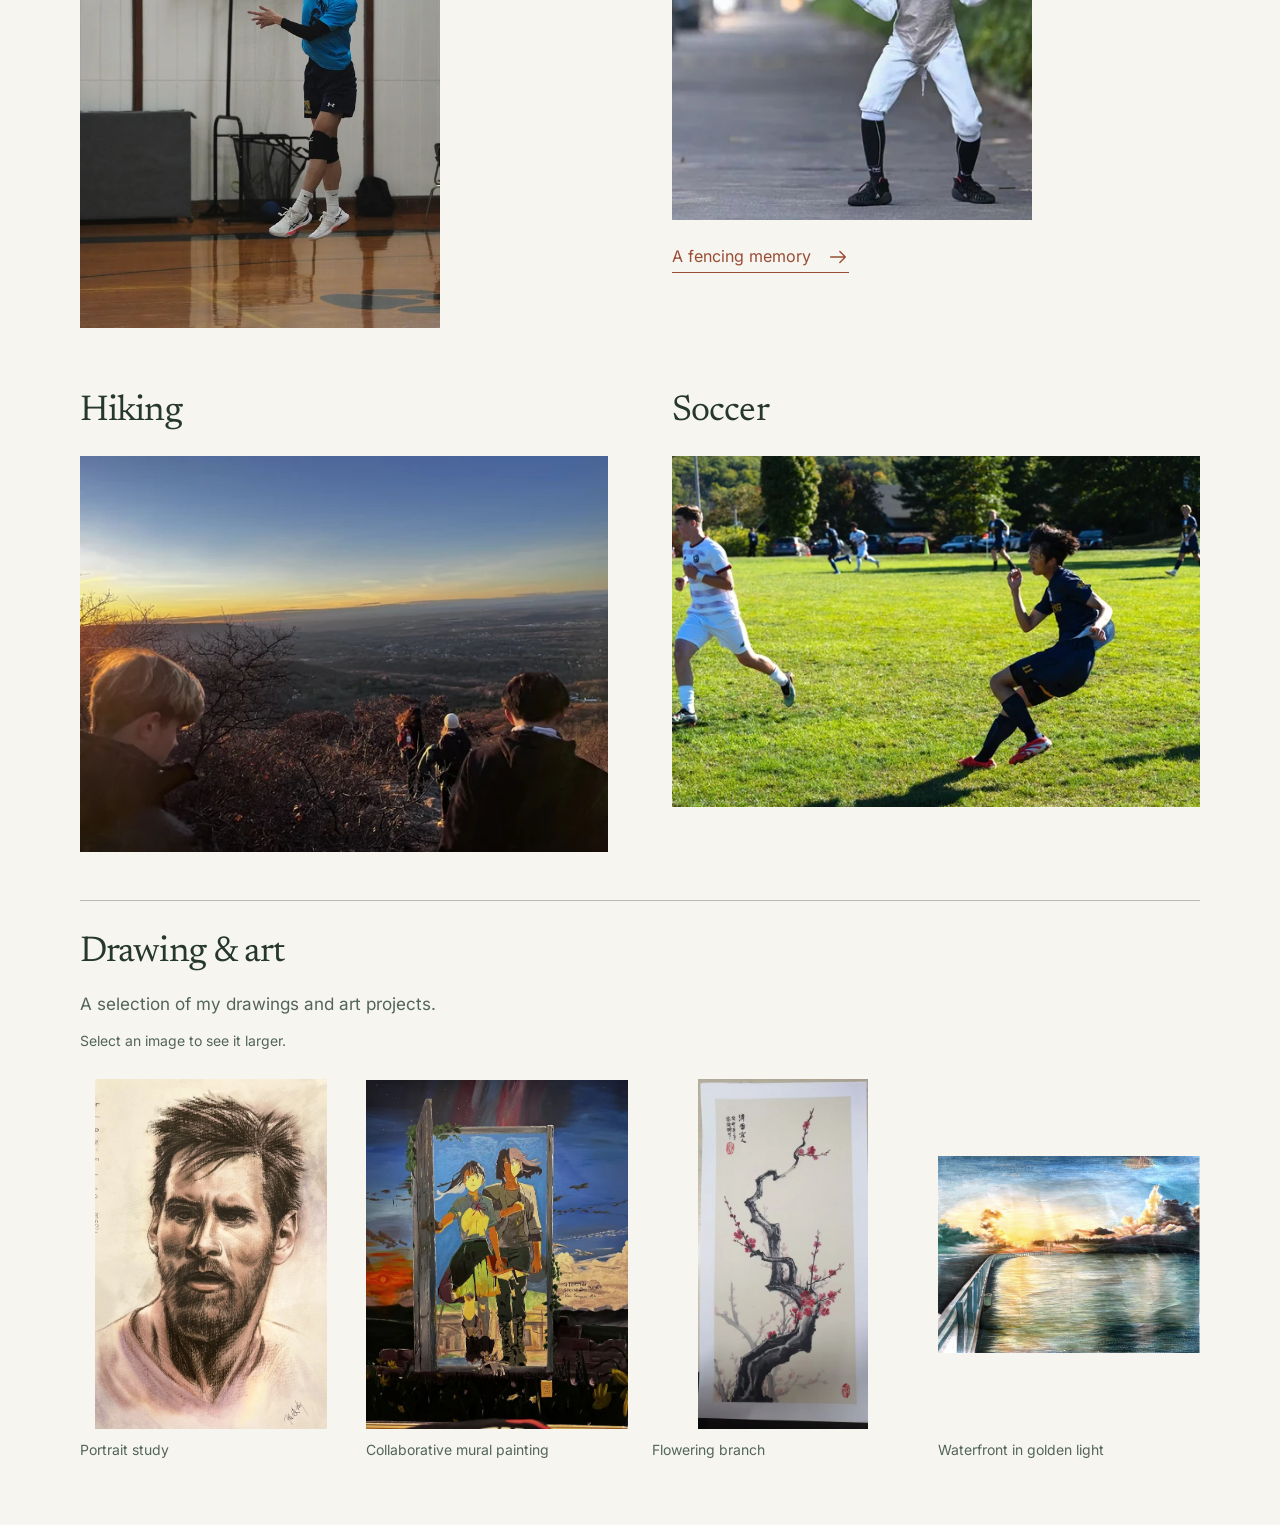
==== commit a4f49a5d: "Describe project outcomes with transparent impact estimates" ====
--- a/index.html
+++ b/index.html
@@ -1 +1 @@
-<!doctype html><html lang="en"><head><meta charset="utf-8"><meta name="viewport" content="width=device-width, initial-scale=1"><title>Steven Chen — Research, writing &amp; life beyond the desk</title><meta name="description" content="Research, writing, projects, community work, and art by Steven (Junyu) Chen."><meta name="theme-color" content="#f7f5ef"><link rel="canonical" href="https://stevenchenjy.github.io/"><meta property="og:type" content="website"><meta property="og:title" content="Steven Chen — Research, writing &amp; life beyond the desk"><meta property="og:description" content="Research, writing, projects, community work, and art by Steven (Junyu) Chen."><meta property="og:url" content="https://stevenchenjy.github.io/"><link rel="icon" href="/favicon.svg" type="image/svg+xml"><link rel="stylesheet" href="/assets/fonts/fonts.css"><link rel="stylesheet" href="/style.css?v=9ae5ea27f441"></head><body><a class="skip-link" href="#main">Skip to content</a><header class="site-header"><div class="wrap header-inner"><a class="wordmark" href="/" aria-label="Steven Chen home">Steven Chen</a><nav aria-label="Main navigation"><a href="/#research">Research</a><a href="/#writing">Writing</a><a href="/#projects">Projects</a><a href="/#community">Community</a><a href="/#interests">Interests</a><a class="nav-github" href="https://github.com/stevenchenjy" target="_blank" rel="noopener noreferrer">GitHub<svg class="arrow" viewBox="0 0 24 24" fill="none" aria-hidden="true"><path d="M6 18 18 6M6 6h12v12"/></svg></a></nav></div></header><main id="main"><section class="hero wrap" aria-labelledby="intro-title"><div class="hero-main"><h1 id="intro-title">Steven<br>Chen<span class="dot">.</span></h1><p class="hero-deck">Research, writing, and life beyond the desk.</p><div class="hero-copy"><p>I’m Steven (Junyu) Chen, a student at The Storm King School. I love using my skills to help people and improve the communities around me.</p><p>My interests include environmental science, climate, sustainable development, and engineering. Away from my desk, I fence, play volleyball, and draw.</p></div></div><figure class="hero-portrait"><img src="/assets/photos/headshot-1280.webp?v=5e644e6c373f" srcset="/assets/photos/headshot-640.webp?v=f470279121f8 640w, /assets/photos/headshot-1280.webp?v=5e644e6c373f 1280w" sizes="(max-width:760px) calc(100vw - 48px), (max-width:1100px) 42vw, 40vw" width="1280" height="969" alt="Steven Chen seated at a microphone, wearing a dark jacket and glasses, with a blue conference backdrop." fetchpriority="high" decoding="async"><figcaption>Speaking at a youth conference at United Nations Headquarters.</figcaption></figure><aside class="begin" aria-labelledby="begin-title"><h2 id="begin-title">A few places to begin</h2><div class="begin-links"><a href="#research"><span class="index">01</span><span>Research</span><svg class="arrow" viewBox="0 0 24 24" fill="none" aria-hidden="true"><path d="M4 12h16m-6-6 6 6-6 6"/></svg></a><a href="#writing"><span class="index">02</span><span>Writing</span><svg class="arrow" viewBox="0 0 24 24" fill="none" aria-hidden="true"><path d="M4 12h16m-6-6 6 6-6 6"/></svg></a><a href="#projects"><span class="index">03</span><span>Projects</span><svg class="arrow" viewBox="0 0 24 24" fill="none" aria-hidden="true"><path d="M4 12h16m-6-6 6 6-6 6"/></svg></a></div></aside></section><section id="research" class="section research wrap" aria-labelledby="research-title"><div class="section-header"><div class="section-heading"><span class="section-number" aria-hidden="true">01</span><h2 id="research-title">Research papers</h2></div><p class="section-deck">Research on climate policy, Parkinson’s disease, and building occupancy.</p></div><article class="paper-row" id="climate"><div class="paper-main"><p class="genre">Research manuscript</p><h3>Emissions, Affordability, and Evidence under New York City’s Local Law 97</h3><p class="authors"><strong>Junyu Chen</strong></p><p class="publication-venue">Submitted to International Review of Public Administration · Under review</p><p class="publication-venue">Submitted to the NYC Mayor’s Office of Climate and Environmental Justice · August 2026</p></div><div class="paper-detail"><p>New York City’s Local Law 97 limits emissions from large buildings. This paper examines how its rules, funding, and rent policies connect—and what evidence is needed to judge the effects on building owners and residents.</p><div class="paper-links"><a class="text-link" href="/papers/climate-policy.pdf">Read the paper<svg class="arrow" viewBox="0 0 24 24" fill="none" aria-hidden="true"><path d="M4 12h16m-6-6 6 6-6 6"/></svg></a><a class="text-link" href="https://www.tandfonline.com/journals/rrpa20" target="_blank" rel="noopener noreferrer">International Review of Public Administration<svg class="arrow" viewBox="0 0 24 24" fill="none" aria-hidden="true"><path d="M6 18 18 6M6 6h12v12"/></svg></a></div></div></article><article class="paper-row"><div class="paper-main"><p class="genre">Peer-reviewed conference paper · Co-author</p><h3>Efficiency Over Complexity: Optimal Neural Architectures for Near-Term Forecasting of Parkinsonian Freezing of Gait</h3><p class="authors">Yichen Wu · <strong>Junyu Chen</strong> · Hao Su</p><p class="publication-venue">Published in Proceedings of the 2026 Design of Medical Devices Conference (ASME DMD 2026) · Paper DMD2026-1095</p></div><div class="paper-detail"><p>This paper compares compact AI models for predicting freezing of gait: sudden interruptions in walking that affect people with Parkinson’s disease. It tests how well the models work on sensor recordings from participants whose data they have not seen during training.</p><div class="paper-links"><a class="text-link" href="/papers/efficiency-over-complexity.pdf">Read the paper<svg class="arrow" viewBox="0 0 24 24" fill="none" aria-hidden="true"><path d="M4 12h16m-6-6 6 6-6 6"/></svg></a><a class="text-link" href="https://doi.org/10.1115/DMD2026-1095" target="_blank" rel="noopener noreferrer">Peer-reviewed publication<svg class="arrow" viewBox="0 0 24 24" fill="none" aria-hidden="true"><path d="M6 18 18 6M6 6h12v12"/></svg></a><a class="text-link" href="https://dmd.umn.edu/2026/agenda" target="_blank" rel="noopener noreferrer">Design of Medical Devices Conference<svg class="arrow" viewBox="0 0 24 24" fill="none" aria-hidden="true"><path d="M6 18 18 6M6 6h12v12"/></svg></a></div></div></article><article class="paper-row"><div class="paper-main"><p class="genre">Conference paper · Co-author</p><h3>Deep Learning Models for Predicting Parkinson’s Freezing of Gait: Accuracy Comparison of LSTM, CNN, TCN, and Transformer</h3><p class="authors">Yichen Wu · <strong>Junyu Chen</strong> · Hao Su</p><p class="publication-venue">Presented in person at the Duke Medical Robotics Symposium · October 2025</p></div><div class="paper-detail"><p>This study compares AI models that predict sudden interruptions in walking for people with Parkinson’s disease, using wearable motion sensors. The comparison weighs prediction accuracy, false alerts, and model size to inform future wearable assistance.</p><div class="paper-links"><a class="text-link" href="/papers/deep-learning-freezing-of-gait.pdf">Read the paper<svg class="arrow" viewBox="0 0 24 24" fill="none" aria-hidden="true"><path d="M4 12h16m-6-6 6 6-6 6"/></svg></a><a class="text-link" href="https://calendar.duke.edu/show?fq=id%3ACAL-8a00ec8b-979413b9-0199-2f8e2d0d-00007fd2demobedework%40mysite.edu" target="_blank" rel="noopener noreferrer">Duke symposium<svg class="arrow" viewBox="0 0 24 24" fill="none" aria-hidden="true"><path d="M6 18 18 6M6 6h12v12"/></svg></a></div></div></article><article class="paper-row"><div class="paper-main"><p class="genre">Conference paper · First author</p><h3>Soft Exosuit with Freezing-of-Gait Detection for Haptic Cueing in Parkinson’s Disease</h3><p class="authors"><strong>Junyu Chen</strong> · Yichen Wu · Juncheng Zhou · Hao Su</p><p class="publication-venue">Presented in person at the Northeast Robotics Colloquium, Cornell University · October 2025</p></div><div class="paper-detail"><p>This paper describes a soft, air-powered wearable suit designed to detect sudden interruptions in walking and provide a physical cue at the hip. It combines prototype hardware with a comparison of detection algorithms for Parkinson’s disease.</p><div class="paper-links"><a class="text-link" href="/papers/soft-exosuit.pdf">Read the paper<svg class="arrow" viewBox="0 0 24 24" fill="none" aria-hidden="true"><path d="M4 12h16m-6-6 6 6-6 6"/></svg></a><a class="text-link" href="https://nerc2025.cis.cornell.edu/" target="_blank" rel="noopener noreferrer">Cornell robotics colloquium<svg class="arrow" viewBox="0 0 24 24" fill="none" aria-hidden="true"><path d="M6 18 18 6M6 6h12v12"/></svg></a></div></div></article><article class="paper-row" id="occupancy-forecasting"><div class="paper-main"><p class="genre">Research paper · First author</p><h3>Occupancy forecasting for building energy management</h3><p class="authors"><strong>Junyu Chen</strong> · Chong Li</p><p class="publication-venue">October, 2026</p></div><div class="paper-detail"><p>I developed this study with guidance from Prof. Chong Li, from preparing the data and comparing forecasting models to analyzing errors and writing the paper. In an offline test across 43 horizons, the selected hybrid model identified 14 sustained empty periods, with no recorded camera-label conflicts across 259 recommended 15-minute intervals.</p><p class="paper-note">The results use saved predictions from one building. Operational testing and measured energy savings require further evaluation.</p><div class="paper-links"><a class="text-link" href="/decision-aware-occupancy-forecasting/">Project overview<svg class="arrow" viewBox="0 0 24 24" fill="none" aria-hidden="true"><path d="M4 12h16m-6-6 6 6-6 6"/></svg></a><a class="text-link" href="/papers/occupancy-forecasting.pdf">Paper (PDF)<svg class="arrow" viewBox="0 0 24 24" fill="none" aria-hidden="true"><path d="M4 12h16m-6-6 6 6-6 6"/></svg></a><a class="text-link" href="https://github.com/stevenchenjy/decision-aware-occupancy-forecasting" target="_blank" rel="noopener noreferrer">Code &amp; results<svg class="arrow" viewBox="0 0 24 24" fill="none" aria-hidden="true"><path d="M6 18 18 6M6 6h12v12"/></svg></a></div></div></article></section><section id="writing" class="section wrap" aria-labelledby="writing-title"><div class="section-header"><div class="section-heading"><span class="section-number" aria-hidden="true">02</span><h2 id="writing-title">Essays &amp; creative writing</h2></div></div><div class="writing-features"><article class="writing-entry"><p class="genre">Essay · AI &amp; politeness</p><h3>Should we be polite to ChatGPT?</h3><p class="piece-description">An essay on why a civil tone can help us communicate with AI, and where politeness becomes unnecessary.</p><p class="recognition">Commendation · John Locke Institute Global Essay Prize · 2026</p><div class="feature-links"><a class="text-link" href="/writing/polite-to-chatgpt.html">Read the essay<svg class="arrow" viewBox="0 0 24 24" fill="none" aria-hidden="true"><path d="M4 12h16m-6-6 6 6-6 6"/></svg></a><a class="text-link" href="/papers/polite-to-chatgpt.pdf">Full essay PDF<svg class="arrow" viewBox="0 0 24 24" fill="none" aria-hidden="true"><path d="M4 12h16m-6-6 6 6-6 6"/></svg></a></div></article><article class="writing-entry"><p class="genre">Poetry · Time &amp; aging</p><h3>Them as the Whole Generation</h3><p class="piece-description">Coffee rings on a table prompt a reflection on aging and the traces left by earlier generations.</p><div class="feature-links"><a class="text-link" href="/writing/them-as-the-whole-generation.html">Read the poem<svg class="arrow" viewBox="0 0 24 24" fill="none" aria-hidden="true"><path d="M4 12h16m-6-6 6 6-6 6"/></svg></a></div></article></div><div class="sketches"><article class="writing-entry"><p class="genre">Personal prose · Fencing &amp; memory</p><h3>A blade that remembers</h3><p class="piece-description">A reflection on childhood fencing, a changing life, and the hope of returning to the sport.</p><p class="piece-status">Working draft</p><div class="feature-links"><a class="text-link" href="/writing/a-blade-that-remembers.html">Read the prose<svg class="arrow" viewBox="0 0 24 24" fill="none" aria-hidden="true"><path d="M4 12h16m-6-6 6 6-6 6"/></svg></a></div></article><article class="writing-entry"><p class="genre">Descriptive prose · Forest observation</p><h3>Black Rock Forest</h3><p class="piece-description">A description of a forest walk through scent, sound, light, and afternoon heat.</p><p class="piece-status">Working draft</p><div class="feature-links"><a class="text-link" href="/writing/black-rock-forest.html">Read the prose<svg class="arrow" viewBox="0 0 24 24" fill="none" aria-hidden="true"><path d="M4 12h16m-6-6 6 6-6 6"/></svg></a></div></article></div></section><section id="projects" class="section wrap" aria-labelledby="projects-title"><div class="section-header"><div class="section-heading"><span class="section-number" aria-hidden="true">03</span><h2 id="projects-title">Projects</h2></div><p class="section-deck">Tools for meal planning, building occupancy forecasts, and school service hours.</p><div class="section-action"><a class="text-link" href="https://github.com/stevenchenjy" target="_blank" rel="noopener noreferrer">All repositories on GitHub<svg class="arrow" viewBox="0 0 24 24" fill="none" aria-hidden="true"><path d="M6 18 18 6M6 6h12v12"/></svg></a></div></div><article class="project-row"><h3>Soup kitchen meal planning</h3><div><p>Forecasts attendance and suggests meal counts, with staff dashboards for recording attendance and reviewing predictions.</p><p class="tech">Programming language: Python · Dashboard tool: Streamlit</p><a class="text-link" href="https://github.com/stevenchenjy/soup-kitchen-forecast" target="_blank" rel="noopener noreferrer">Explore the repository<svg class="arrow" viewBox="0 0 24 24" fill="none" aria-hidden="true"><path d="M6 18 18 6M6 6h12v12"/></svg></a></div></article><article class="project-row" id="occupancy-project"><h3>Occupancy forecasting for building energy management</h3><div><p>My first-author research connects forecasting models to recommendations for sustained empty building periods, with public code, model comparisons, and reproducible analysis.</p><p class="tech">Programming language: Python · Analysis tool: Jupyter</p><div class="feature-links"><a class="text-link" href="/decision-aware-occupancy-forecasting/">Project overview<svg class="arrow" viewBox="0 0 24 24" fill="none" aria-hidden="true"><path d="M4 12h16m-6-6 6 6-6 6"/></svg></a><a class="text-link" href="https://github.com/stevenchenjy/decision-aware-occupancy-forecasting" target="_blank" rel="noopener noreferrer">Code &amp; results<svg class="arrow" viewBox="0 0 24 24" fill="none" aria-hidden="true"><path d="M6 18 18 6M6 6h12v12"/></svg></a></div></div></article><article class="project-row"><h3>School service hours portal</h3><div><p>The Storm King School’s National Honor Society is implementing and actively using this invite-only portal to submit and review service hours, track approved progress, and sign up for volunteer events.</p><p class="tech">Programming language: TypeScript · Web framework: Next.js</p><a class="text-link" href="https://github.com/stevenchenjy/SKS-NHS-Hours" target="_blank" rel="noopener noreferrer">Explore the repository<svg class="arrow" viewBox="0 0 24 24" fill="none" aria-hidden="true"><path d="M6 18 18 6M6 6h12v12"/></svg></a></div></article></section><section id="community" class="section wrap" aria-labelledby="community-title"><div class="section-header"><div class="section-heading"><span class="section-number" aria-hidden="true">04</span><h2 id="community-title">Community</h2></div></div><div class="community-grid"><article class="photo-story"><h3>Soup kitchen</h3><p class="story-description">I help prepare and serve meals at a local soup kitchen. I also build forecasting tools to support meal planning.</p><figure><img src="/assets/photos/soup-kitchen-1600.webp?v=d1131804bcde" srcset="/assets/photos/soup-kitchen-800.webp?v=b5c2545e34e2 800w, /assets/photos/soup-kitchen-1600.webp?v=d1131804bcde 1600w" sizes="(max-width:760px) calc(100vw - 48px), 52vw" width="1600" height="1064" alt="Volunteers wearing hairnets and gloves portion hot food into meal containers at a kitchen counter." loading="lazy" decoding="async"><figcaption>Preparing meals together in the soup kitchen.</figcaption></figure><a class="text-link" href="https://github.com/stevenchenjy/soup-kitchen-forecast" target="_blank" rel="noopener noreferrer">The meal-planning project<svg class="arrow" viewBox="0 0 24 24" fill="none" aria-hidden="true"><path d="M6 18 18 6M6 6h12v12"/></svg></a></article><article class="photo-story"><h3>Food scraps &amp; sustainability</h3><p class="story-description">I help collect food scraps on campus for composting and work with other students on recycling.</p><figure><img src="/assets/photos/food-scraps-1180.webp?v=86aeeba21b8f" srcset="/assets/photos/food-scraps-600.webp?v=7ef13ef03bf2 600w, /assets/photos/food-scraps-1180.webp?v=86aeeba21b8f 1180w" sizes="(max-width:760px) calc(100vw - 48px), 35vw" width="1180" height="1572" alt="Two people stand beside a wheeled cart of black food-scrap bins with yellow lids." loading="lazy" decoding="async"><figcaption>Food-scrap collection for composting.</figcaption></figure></article></div></section><section id="interests" class="section wrap" aria-labelledby="interests-title"><div class="section-header"><div class="section-heading"><span class="section-number" aria-hidden="true">05</span><h2 id="interests-title">Interests</h2></div></div><div class="sports-grid"><article class="photo-story"><h3>Volleyball</h3><figure class="sports-photo"><img src="/assets/photos/volleyball-1200.webp?v=1ce38ed6b803" srcset="/assets/photos/volleyball-600.webp?v=ea412898b21d 600w, /assets/photos/volleyball-1200.webp?v=1ce38ed6b803 1200w" sizes="(max-width:410px) calc(100vw - 48px), 360px" width="1200" height="1800" alt="A player in a blue jersey jumps toward a volleyball in an indoor gym, with the ball and full player visible." loading="lazy" decoding="async"></figure></article><article class="photo-story"><h3>Fencing</h3><figure class="sports-photo fencing-photo"><img src="/assets/photos/fencing-1200.webp?v=c47aeca4b5b2" srcset="/assets/photos/fencing-600.webp?v=ea8bdb3bba9c 600w, /assets/photos/fencing-1200.webp?v=c47aeca4b5b2 1200w" sizes="(max-width:410px) calc(100vw - 48px), 360px" width="1200" height="918" alt="Steven in a fencing uniform holds a foil while standing on a tree-lined path." loading="lazy" decoding="async"></figure><a class="text-link" href="/writing/a-blade-that-remembers.html">A fencing memory<svg class="arrow" viewBox="0 0 24 24" fill="none" aria-hidden="true"><path d="M4 12h16m-6-6 6 6-6 6"/></svg></a></article><article class="photo-story hiking-story"><h3>Hiking</h3><figure class="hiking-photo"><img src="/assets/photos/hiking-1200.webp?v=03af43bb2542" srcset="/assets/photos/hiking-600.webp?v=071f4b2bf918 600w, /assets/photos/hiking-1200.webp?v=03af43bb2542 1024w" sizes="(max-width:760px) calc(100vw - 48px), 45vw" width="1024" height="768" alt="Four hikers descend a rocky trail above a valley under a blue and golden sky." loading="lazy" decoding="async"></figure></article><article class="photo-story soccer-story"><h3>Soccer</h3><figure class="soccer-photo"><img src="/assets/photos/soccer-1200.webp?v=b01445fd7c96" srcset="/assets/photos/soccer-600.webp?v=f979e887320c 600w, /assets/photos/soccer-1200.webp?v=b01445fd7c96 1200w" sizes="(max-width:760px) calc(100vw - 48px), 45vw" width="1200" height="798" alt="A soccer player in a blue number 11 uniform runs on a grass field during a match." loading="lazy" decoding="async"></figure></article></div><article class="art-collection" aria-labelledby="art-title"><h3 id="art-title">Drawing &amp; art</h3><p class="story-description">A selection of my drawings and art projects.</p><p class="gallery-instruction">Select an image to see it larger.</p><div class="art-gallery"><figure><a class="art-image-link" href="/assets/photos/portrait-study-full.webp" aria-label="Enlarge: Portrait study"><img src="/assets/photos/portrait-study-preview.webp" width="597" height="900" alt="Portrait of a bearded man with swept hair, shaded in dark textured lines and muted pink and brown tones." loading="lazy" decoding="async"></a><figcaption>Portrait study</figcaption></figure><figure><a class="art-image-link" href="/assets/photos/mural-painting-full.webp" aria-label="Enlarge: Collaborative mural painting"><img src="/assets/photos/mural-painting-preview.webp" width="675" height="900" alt="A wall mural of two illustrated figures in an open doorway, surrounded by a blue sky, golden clouds, and flowers." loading="lazy" decoding="async"></a><figcaption>Collaborative mural painting</figcaption></figure><figure><a class="art-image-link" href="/assets/photos/flowering-branch-full.webp" aria-label="Enlarge: Flowering branch"><img src="/assets/photos/flowering-branch-preview.webp" width="438" height="900" alt="A tall painting of a twisting dark branch with red blossoms, Chinese calligraphy at the upper left, and red seals." loading="lazy" decoding="async"></a><figcaption>Flowering branch</figcaption></figure><figure><a class="art-image-link" href="/assets/photos/waterfront-full.webp" aria-label="Enlarge: Waterfront in golden light"><img src="/assets/photos/waterfront-preview.webp" width="900" height="678" alt="A waterfront scene with a curving white-railed walkway, yellow-orange light reflected on blue-green water, and dramatic clouds." loading="lazy" decoding="async"></a><figcaption>Waterfront in golden light</figcaption></figure></div></article></section></main></body></html>+<!doctype html><html lang="en"><head><meta charset="utf-8"><meta name="viewport" content="width=device-width, initial-scale=1"><title>Steven Chen — Research, writing &amp; life beyond the desk</title><meta name="description" content="Research, writing, projects, community work, and art by Steven (Junyu) Chen."><meta name="theme-color" content="#f7f5ef"><link rel="canonical" href="https://stevenchenjy.github.io/"><meta property="og:type" content="website"><meta property="og:title" content="Steven Chen — Research, writing &amp; life beyond the desk"><meta property="og:description" content="Research, writing, projects, community work, and art by Steven (Junyu) Chen."><meta property="og:url" content="https://stevenchenjy.github.io/"><link rel="icon" href="/favicon.svg" type="image/svg+xml"><link rel="stylesheet" href="/assets/fonts/fonts.css"><link rel="stylesheet" href="/style.css?v=e703e5945253"></head><body><a class="skip-link" href="#main">Skip to content</a><header class="site-header"><div class="wrap header-inner"><a class="wordmark" href="/" aria-label="Steven Chen home">Steven Chen</a><nav aria-label="Main navigation"><a href="/#research">Research</a><a href="/#writing">Writing</a><a href="/#projects">Projects</a><a href="/#community">Community</a><a href="/#interests">Interests</a><a class="nav-github" href="https://github.com/stevenchenjy" target="_blank" rel="noopener noreferrer">GitHub<svg class="arrow" viewBox="0 0 24 24" fill="none" aria-hidden="true"><path d="M6 18 18 6M6 6h12v12"/></svg></a></nav></div></header><main id="main"><section class="hero wrap" aria-labelledby="intro-title"><div class="hero-main"><h1 id="intro-title">Steven<br>Chen<span class="dot">.</span></h1><p class="hero-deck">Research, writing, and life beyond the desk.</p><div class="hero-copy"><p>I’m Steven (Junyu) Chen, a student at The Storm King School. I love using my skills to help people and improve the communities around me.</p><p>My interests include environmental science, climate, sustainable development, and engineering. Away from my desk, I fence, play volleyball, and draw.</p></div></div><figure class="hero-portrait"><img src="/assets/photos/headshot-1280.webp?v=5e644e6c373f" srcset="/assets/photos/headshot-640.webp?v=f470279121f8 640w, /assets/photos/headshot-1280.webp?v=5e644e6c373f 1280w" sizes="(max-width:760px) calc(100vw - 48px), (max-width:1100px) 42vw, 40vw" width="1280" height="969" alt="Steven Chen seated at a microphone, wearing a dark jacket and glasses, with a blue conference backdrop." fetchpriority="high" decoding="async"><figcaption>Speaking at a youth conference at United Nations Headquarters.</figcaption></figure><aside class="begin" aria-labelledby="begin-title"><h2 id="begin-title">A few places to begin</h2><div class="begin-links"><a href="#research"><span class="index">01</span><span>Research</span><svg class="arrow" viewBox="0 0 24 24" fill="none" aria-hidden="true"><path d="M4 12h16m-6-6 6 6-6 6"/></svg></a><a href="#writing"><span class="index">02</span><span>Writing</span><svg class="arrow" viewBox="0 0 24 24" fill="none" aria-hidden="true"><path d="M4 12h16m-6-6 6 6-6 6"/></svg></a><a href="#projects"><span class="index">03</span><span>Projects</span><svg class="arrow" viewBox="0 0 24 24" fill="none" aria-hidden="true"><path d="M4 12h16m-6-6 6 6-6 6"/></svg></a></div></aside></section><section id="research" class="section research wrap" aria-labelledby="research-title"><div class="section-header"><div class="section-heading"><span class="section-number" aria-hidden="true">01</span><h2 id="research-title">Research papers</h2></div><p class="section-deck">Research on climate policy, Parkinson’s disease, and building occupancy.</p></div><article class="paper-row" id="climate"><div class="paper-main"><p class="genre">Research manuscript</p><h3>Emissions, Affordability, and Evidence under New York City’s Local Law 97</h3><p class="authors"><strong>Junyu Chen</strong></p><p class="publication-venue">Submitted to International Review of Public Administration · Under review</p><p class="publication-venue">Submitted to the NYC Mayor’s Office of Climate and Environmental Justice · August 2026</p></div><div class="paper-detail"><p>New York City’s Local Law 97 limits emissions from large buildings. This paper examines how its rules, funding, and rent policies connect—and what evidence is needed to judge the effects on building owners and residents.</p><div class="paper-links"><a class="text-link" href="/papers/climate-policy.pdf">Read the paper<svg class="arrow" viewBox="0 0 24 24" fill="none" aria-hidden="true"><path d="M4 12h16m-6-6 6 6-6 6"/></svg></a><a class="text-link" href="https://www.tandfonline.com/journals/rrpa20" target="_blank" rel="noopener noreferrer">International Review of Public Administration<svg class="arrow" viewBox="0 0 24 24" fill="none" aria-hidden="true"><path d="M6 18 18 6M6 6h12v12"/></svg></a></div></div></article><article class="paper-row"><div class="paper-main"><p class="genre">Peer-reviewed conference paper · Co-author</p><h3>Efficiency Over Complexity: Optimal Neural Architectures for Near-Term Forecasting of Parkinsonian Freezing of Gait</h3><p class="authors">Yichen Wu · <strong>Junyu Chen</strong> · Hao Su</p><p class="publication-venue">Published in Proceedings of the 2026 Design of Medical Devices Conference (ASME DMD 2026) · Paper DMD2026-1095</p></div><div class="paper-detail"><p>This paper compares compact AI models for predicting freezing of gait: sudden interruptions in walking that affect people with Parkinson’s disease. It tests how well the models work on sensor recordings from participants whose data they have not seen during training.</p><div class="paper-links"><a class="text-link" href="/papers/efficiency-over-complexity.pdf">Read the paper<svg class="arrow" viewBox="0 0 24 24" fill="none" aria-hidden="true"><path d="M4 12h16m-6-6 6 6-6 6"/></svg></a><a class="text-link" href="https://doi.org/10.1115/DMD2026-1095" target="_blank" rel="noopener noreferrer">Peer-reviewed publication<svg class="arrow" viewBox="0 0 24 24" fill="none" aria-hidden="true"><path d="M6 18 18 6M6 6h12v12"/></svg></a><a class="text-link" href="https://dmd.umn.edu/2026/agenda" target="_blank" rel="noopener noreferrer">Design of Medical Devices Conference<svg class="arrow" viewBox="0 0 24 24" fill="none" aria-hidden="true"><path d="M6 18 18 6M6 6h12v12"/></svg></a></div></div></article><article class="paper-row"><div class="paper-main"><p class="genre">Conference paper · Co-author</p><h3>Deep Learning Models for Predicting Parkinson’s Freezing of Gait: Accuracy Comparison of LSTM, CNN, TCN, and Transformer</h3><p class="authors">Yichen Wu · <strong>Junyu Chen</strong> · Hao Su</p><p class="publication-venue">Presented in person at the Duke Medical Robotics Symposium · October 2025</p></div><div class="paper-detail"><p>This study compares AI models that predict sudden interruptions in walking for people with Parkinson’s disease, using wearable motion sensors. The comparison weighs prediction accuracy, false alerts, and model size to inform future wearable assistance.</p><div class="paper-links"><a class="text-link" href="/papers/deep-learning-freezing-of-gait.pdf">Read the paper<svg class="arrow" viewBox="0 0 24 24" fill="none" aria-hidden="true"><path d="M4 12h16m-6-6 6 6-6 6"/></svg></a><a class="text-link" href="https://calendar.duke.edu/show?fq=id%3ACAL-8a00ec8b-979413b9-0199-2f8e2d0d-00007fd2demobedework%40mysite.edu" target="_blank" rel="noopener noreferrer">Duke symposium<svg class="arrow" viewBox="0 0 24 24" fill="none" aria-hidden="true"><path d="M6 18 18 6M6 6h12v12"/></svg></a></div></div></article><article class="paper-row"><div class="paper-main"><p class="genre">Conference paper · First author</p><h3>Soft Exosuit with Freezing-of-Gait Detection for Haptic Cueing in Parkinson’s Disease</h3><p class="authors"><strong>Junyu Chen</strong> · Yichen Wu · Juncheng Zhou · Hao Su</p><p class="publication-venue">Presented in person at the Northeast Robotics Colloquium, Cornell University · October 2025</p></div><div class="paper-detail"><p>This paper describes a soft, air-powered wearable suit designed to detect sudden interruptions in walking and provide a physical cue at the hip. It combines prototype hardware with a comparison of detection algorithms for Parkinson’s disease.</p><div class="paper-links"><a class="text-link" href="/papers/soft-exosuit.pdf">Read the paper<svg class="arrow" viewBox="0 0 24 24" fill="none" aria-hidden="true"><path d="M4 12h16m-6-6 6 6-6 6"/></svg></a><a class="text-link" href="https://nerc2025.cis.cornell.edu/" target="_blank" rel="noopener noreferrer">Cornell robotics colloquium<svg class="arrow" viewBox="0 0 24 24" fill="none" aria-hidden="true"><path d="M6 18 18 6M6 6h12v12"/></svg></a></div></div></article><article class="paper-row" id="occupancy-forecasting"><div class="paper-main"><p class="genre">Research paper · First author</p><h3>Occupancy forecasting for building energy management</h3><p class="authors"><strong>Junyu Chen</strong> · Chong Li</p><p class="publication-venue">October, 2026</p></div><div class="paper-detail"><p>I developed this study with guidance from Prof. Chong Li, from preparing the data and comparing forecasting models to analyzing errors and writing the paper. In an offline test across 43 horizons, the selected hybrid model identified 14 sustained empty periods, with no recorded camera-label conflicts across 259 recommended 15-minute intervals.</p><p class="paper-note">The results use saved predictions from one building. Operational testing and measured energy savings require further evaluation.</p><div class="paper-links"><a class="text-link" href="/decision-aware-occupancy-forecasting/">Project overview<svg class="arrow" viewBox="0 0 24 24" fill="none" aria-hidden="true"><path d="M4 12h16m-6-6 6 6-6 6"/></svg></a><a class="text-link" href="/papers/occupancy-forecasting.pdf">Paper (PDF)<svg class="arrow" viewBox="0 0 24 24" fill="none" aria-hidden="true"><path d="M4 12h16m-6-6 6 6-6 6"/></svg></a><a class="text-link" href="https://github.com/stevenchenjy/decision-aware-occupancy-forecasting" target="_blank" rel="noopener noreferrer">Code &amp; results<svg class="arrow" viewBox="0 0 24 24" fill="none" aria-hidden="true"><path d="M6 18 18 6M6 6h12v12"/></svg></a></div></div></article></section><section id="writing" class="section wrap" aria-labelledby="writing-title"><div class="section-header"><div class="section-heading"><span class="section-number" aria-hidden="true">02</span><h2 id="writing-title">Essays &amp; creative writing</h2></div></div><div class="writing-features"><article class="writing-entry"><p class="genre">Essay · AI &amp; politeness</p><h3>Should we be polite to ChatGPT?</h3><p class="piece-description">An essay on why a civil tone can help us communicate with AI, and where politeness becomes unnecessary.</p><p class="recognition">Commendation · John Locke Institute Global Essay Prize · 2026</p><div class="feature-links"><a class="text-link" href="/writing/polite-to-chatgpt.html">Read the essay<svg class="arrow" viewBox="0 0 24 24" fill="none" aria-hidden="true"><path d="M4 12h16m-6-6 6 6-6 6"/></svg></a><a class="text-link" href="/papers/polite-to-chatgpt.pdf">Full essay PDF<svg class="arrow" viewBox="0 0 24 24" fill="none" aria-hidden="true"><path d="M4 12h16m-6-6 6 6-6 6"/></svg></a></div></article><article class="writing-entry"><p class="genre">Poetry · Time &amp; aging</p><h3>Them as the Whole Generation</h3><p class="piece-description">Coffee rings on a table prompt a reflection on aging and the traces left by earlier generations.</p><div class="feature-links"><a class="text-link" href="/writing/them-as-the-whole-generation.html">Read the poem<svg class="arrow" viewBox="0 0 24 24" fill="none" aria-hidden="true"><path d="M4 12h16m-6-6 6 6-6 6"/></svg></a></div></article></div><div class="sketches"><article class="writing-entry"><p class="genre">Personal prose · Fencing &amp; memory</p><h3>A blade that remembers</h3><p class="piece-description">A reflection on childhood fencing, a changing life, and the hope of returning to the sport.</p><p class="piece-status">Working draft</p><div class="feature-links"><a class="text-link" href="/writing/a-blade-that-remembers.html">Read the prose<svg class="arrow" viewBox="0 0 24 24" fill="none" aria-hidden="true"><path d="M4 12h16m-6-6 6 6-6 6"/></svg></a></div></article><article class="writing-entry"><p class="genre">Descriptive prose · Forest observation</p><h3>Black Rock Forest</h3><p class="piece-description">A description of a forest walk through scent, sound, light, and afternoon heat.</p><p class="piece-status">Working draft</p><div class="feature-links"><a class="text-link" href="/writing/black-rock-forest.html">Read the prose<svg class="arrow" viewBox="0 0 24 24" fill="none" aria-hidden="true"><path d="M4 12h16m-6-6 6 6-6 6"/></svg></a></div></article></div></section><section id="projects" class="section wrap" aria-labelledby="projects-title"><div class="section-header"><div class="section-heading"><span class="section-number" aria-hidden="true">03</span><h2 id="projects-title">Projects</h2></div><p class="section-deck">Tools for meal planning, building occupancy forecasts, and school service hours.</p><div class="section-action"><a class="text-link" href="https://github.com/stevenchenjy" target="_blank" rel="noopener noreferrer">All repositories on GitHub<svg class="arrow" viewBox="0 0 24 24" fill="none" aria-hidden="true"><path d="M6 18 18 6M6 6h12v12"/></svg></a></div></div><article class="project-row"><h3>Soup kitchen meal planning</h3><div><p>I built meal-demand forecasts and staff dashboards to match meal preparation to attendance, with a <strong>reported reduction of about 60% in food waste</strong>. Typical service counts of 200 meals prepared for 150 guests imply an estimated <strong>6,200 fewer surplus meals over two years</strong>, equivalent to <strong>about 3.1 metric tons of food</strong>. </p><p class="impact-note">Two-year projection assumes 2 services per week for 104 weeks and 0.5 kg per meal. Food-equivalent weight is estimated.</p><p class="tech">Programming language: Python · Dashboard tool: Streamlit</p><a class="text-link" href="https://github.com/stevenchenjy/soup-kitchen-forecast" target="_blank" rel="noopener noreferrer">Explore the repository<svg class="arrow" viewBox="0 0 24 24" fill="none" aria-hidden="true"><path d="M6 18 18 6M6 6h12v12"/></svg></a></div></article><article class="project-row" id="occupancy-project"><h3>Occupancy forecasting for building energy management</h3><div><p>I combined occupancy schedules, LightGBM, and a Transformer, then optimized their weights and a decision threshold to identify sustained empty periods. In an offline case study, the recommendations identified <strong>490 kWh of HVAC and lighting load during recorded empty periods</strong>, equivalent to <strong>about 4.1% of the evaluated load</strong>. The project contributes a reproducible way to identify and compare potential energy-saving windows.</p><p class="impact-note">The 4.1% figure describes identified load opportunity in the historical data. Actual energy savings require building-control testing.</p><p class="tech">Programming language: Python · Analysis tool: Jupyter</p><div class="feature-links"><a class="text-link" href="/decision-aware-occupancy-forecasting/">Project overview<svg class="arrow" viewBox="0 0 24 24" fill="none" aria-hidden="true"><path d="M4 12h16m-6-6 6 6-6 6"/></svg></a><a class="text-link" href="https://github.com/stevenchenjy/decision-aware-occupancy-forecasting" target="_blank" rel="noopener noreferrer">Code &amp; results<svg class="arrow" viewBox="0 0 24 24" fill="none" aria-hidden="true"><path d="M6 18 18 6M6 6h12v12"/></svg></a></div></div></article><article class="project-row"><h3>School service hours portal</h3><div><p>I built a service-hours portal now used by <strong>50 active users</strong> in The Storm King School’s National Honor Society, bringing hour tracking, teacher validation, and event sign-ups into one system. A two-stage review flow and teacher bulk-approval queue make submissions easier to verify, with approved and pending hours separated and review history retained. Capacity limits, sign-up deadlines, and waitlists help members and staff coordinate volunteer events.</p><p class="tech">Programming language: TypeScript · Web framework: Next.js</p><a class="text-link" href="https://github.com/stevenchenjy/SKS-NHS-Hours" target="_blank" rel="noopener noreferrer">Explore the repository<svg class="arrow" viewBox="0 0 24 24" fill="none" aria-hidden="true"><path d="M6 18 18 6M6 6h12v12"/></svg></a></div></article></section><section id="community" class="section wrap" aria-labelledby="community-title"><div class="section-header"><div class="section-heading"><span class="section-number" aria-hidden="true">04</span><h2 id="community-title">Community</h2></div></div><div class="community-grid"><article class="photo-story"><h3>Soup kitchen</h3><p class="story-description">I help prepare and serve meals at a local soup kitchen. I also build forecasting tools to support meal planning.</p><figure><img src="/assets/photos/soup-kitchen-1600.webp?v=d1131804bcde" srcset="/assets/photos/soup-kitchen-800.webp?v=b5c2545e34e2 800w, /assets/photos/soup-kitchen-1600.webp?v=d1131804bcde 1600w" sizes="(max-width:760px) calc(100vw - 48px), 52vw" width="1600" height="1064" alt="Volunteers wearing hairnets and gloves portion hot food into meal containers at a kitchen counter." loading="lazy" decoding="async"><figcaption>Preparing meals together in the soup kitchen.</figcaption></figure><a class="text-link" href="https://github.com/stevenchenjy/soup-kitchen-forecast" target="_blank" rel="noopener noreferrer">The meal-planning project<svg class="arrow" viewBox="0 0 24 24" fill="none" aria-hidden="true"><path d="M6 18 18 6M6 6h12v12"/></svg></a></article><article class="photo-story"><h3>Food scraps &amp; sustainability</h3><p class="story-description">I help collect food scraps on campus for composting and work with other students on recycling.</p><figure><img src="/assets/photos/food-scraps-1180.webp?v=86aeeba21b8f" srcset="/assets/photos/food-scraps-600.webp?v=7ef13ef03bf2 600w, /assets/photos/food-scraps-1180.webp?v=86aeeba21b8f 1180w" sizes="(max-width:760px) calc(100vw - 48px), 35vw" width="1180" height="1572" alt="Two people stand beside a wheeled cart of black food-scrap bins with yellow lids." loading="lazy" decoding="async"><figcaption>Food-scrap collection for composting.</figcaption></figure></article></div></section><section id="interests" class="section wrap" aria-labelledby="interests-title"><div class="section-header"><div class="section-heading"><span class="section-number" aria-hidden="true">05</span><h2 id="interests-title">Interests</h2></div></div><div class="sports-grid"><article class="photo-story"><h3>Volleyball</h3><figure class="sports-photo"><img src="/assets/photos/volleyball-1200.webp?v=1ce38ed6b803" srcset="/assets/photos/volleyball-600.webp?v=ea412898b21d 600w, /assets/photos/volleyball-1200.webp?v=1ce38ed6b803 1200w" sizes="(max-width:410px) calc(100vw - 48px), 360px" width="1200" height="1800" alt="A player in a blue jersey jumps toward a volleyball in an indoor gym, with the ball and full player visible." loading="lazy" decoding="async"></figure></article><article class="photo-story"><h3>Fencing</h3><figure class="sports-photo fencing-photo"><img src="/assets/photos/fencing-1200.webp?v=c47aeca4b5b2" srcset="/assets/photos/fencing-600.webp?v=ea8bdb3bba9c 600w, /assets/photos/fencing-1200.webp?v=c47aeca4b5b2 1200w" sizes="(max-width:410px) calc(100vw - 48px), 360px" width="1200" height="918" alt="Steven in a fencing uniform holds a foil while standing on a tree-lined path." loading="lazy" decoding="async"></figure><a class="text-link" href="/writing/a-blade-that-remembers.html">A fencing memory<svg class="arrow" viewBox="0 0 24 24" fill="none" aria-hidden="true"><path d="M4 12h16m-6-6 6 6-6 6"/></svg></a></article><article class="photo-story hiking-story"><h3>Hiking</h3><figure class="hiking-photo"><img src="/assets/photos/hiking-1200.webp?v=03af43bb2542" srcset="/assets/photos/hiking-600.webp?v=071f4b2bf918 600w, /assets/photos/hiking-1200.webp?v=03af43bb2542 1024w" sizes="(max-width:760px) calc(100vw - 48px), 45vw" width="1024" height="768" alt="Four hikers descend a rocky trail above a valley under a blue and golden sky." loading="lazy" decoding="async"></figure></article><article class="photo-story soccer-story"><h3>Soccer</h3><figure class="soccer-photo"><img src="/assets/photos/soccer-1200.webp?v=b01445fd7c96" srcset="/assets/photos/soccer-600.webp?v=f979e887320c 600w, /assets/photos/soccer-1200.webp?v=b01445fd7c96 1200w" sizes="(max-width:760px) calc(100vw - 48px), 45vw" width="1200" height="798" alt="A soccer player in a blue number 11 uniform runs on a grass field during a match." loading="lazy" decoding="async"></figure></article></div><article class="art-collection" aria-labelledby="art-title"><h3 id="art-title">Drawing &amp; art</h3><p class="story-description">A selection of my drawings and art projects.</p><p class="gallery-instruction">Select an image to see it larger.</p><div class="art-gallery"><figure><a class="art-image-link" href="/assets/photos/portrait-study-full.webp" aria-label="Enlarge: Portrait study"><img src="/assets/photos/portrait-study-preview.webp" width="597" height="900" alt="Portrait of a bearded man with swept hair, shaded in dark textured lines and muted pink and brown tones." loading="lazy" decoding="async"></a><figcaption>Portrait study</figcaption></figure><figure><a class="art-image-link" href="/assets/photos/mural-painting-full.webp" aria-label="Enlarge: Collaborative mural painting"><img src="/assets/photos/mural-painting-preview.webp" width="675" height="900" alt="A wall mural of two illustrated figures in an open doorway, surrounded by a blue sky, golden clouds, and flowers." loading="lazy" decoding="async"></a><figcaption>Collaborative mural painting</figcaption></figure><figure><a class="art-image-link" href="/assets/photos/flowering-branch-full.webp" aria-label="Enlarge: Flowering branch"><img src="/assets/photos/flowering-branch-preview.webp" width="438" height="900" alt="A tall painting of a twisting dark branch with red blossoms, Chinese calligraphy at the upper left, and red seals." loading="lazy" decoding="async"></a><figcaption>Flowering branch</figcaption></figure><figure><a class="art-image-link" href="/assets/photos/waterfront-full.webp" aria-label="Enlarge: Waterfront in golden light"><img src="/assets/photos/waterfront-preview.webp" width="900" height="678" alt="A waterfront scene with a curving white-railed walkway, yellow-orange light reflected on blue-green water, and dramatic clouds." loading="lazy" decoding="async"></a><figcaption>Waterfront in golden light</figcaption></figure></div></article></section></main></body></html>
--- a/style.css
+++ b/style.css
@@ -74,6 +74,7 @@
 .paper-links .text-link {font-size:15px}
 .project-row {display:grid;grid-template-columns:1fr 1.2fr;gap:100px;border-top:1px solid var(--rule);padding-block:30px 34px}
 .project-row p {font-size:var(--summary-size);line-height:1.55}
+.project-row .impact-note {font-size:14px;line-height:1.55;color:var(--muted);margin-top:12px}
 .project-row .tech {font-family:ui-monospace,SFMono-Regular,Consolas,monospace;font-size:14px;letter-spacing:.03em;margin-top:14px}
 .project-row .text-link {color:var(--rust);margin-top:18px}
 .community-grid {display:grid;grid-template-columns:1.5fr 1fr;gap:48px}
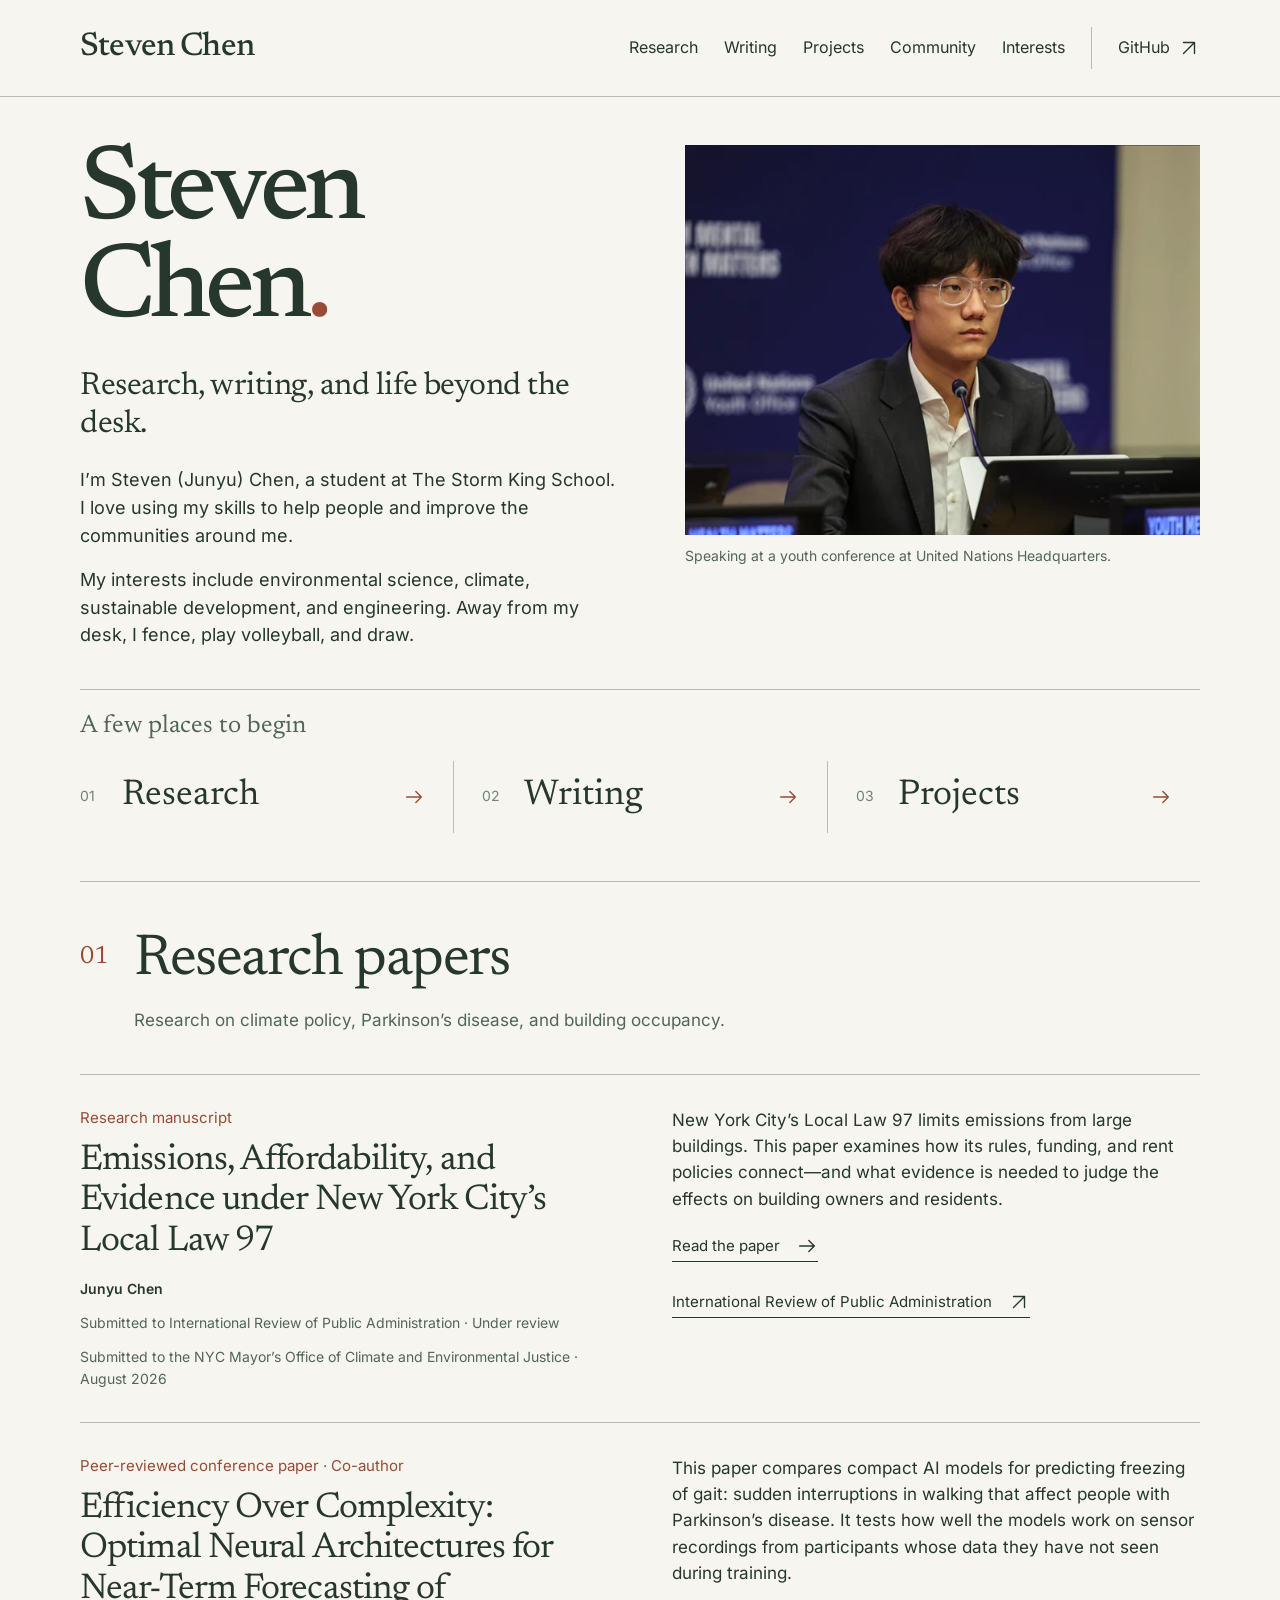
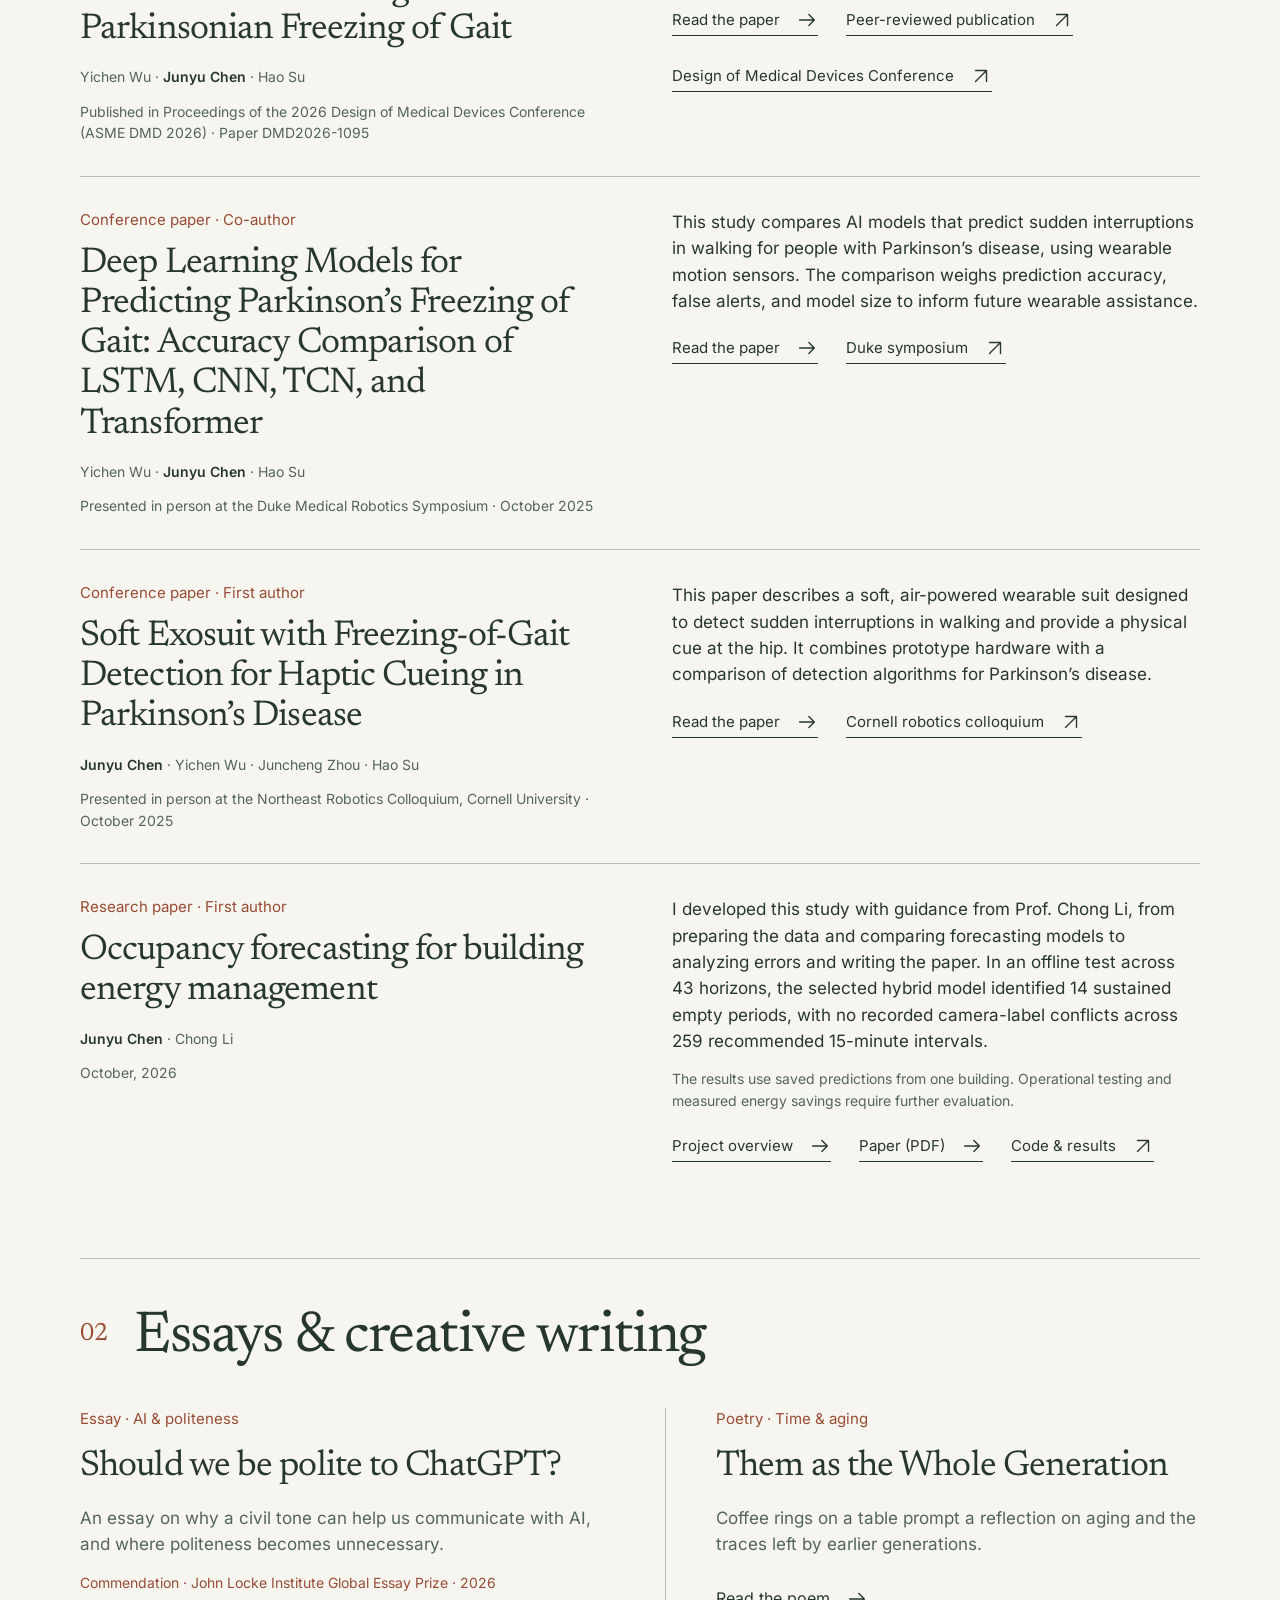
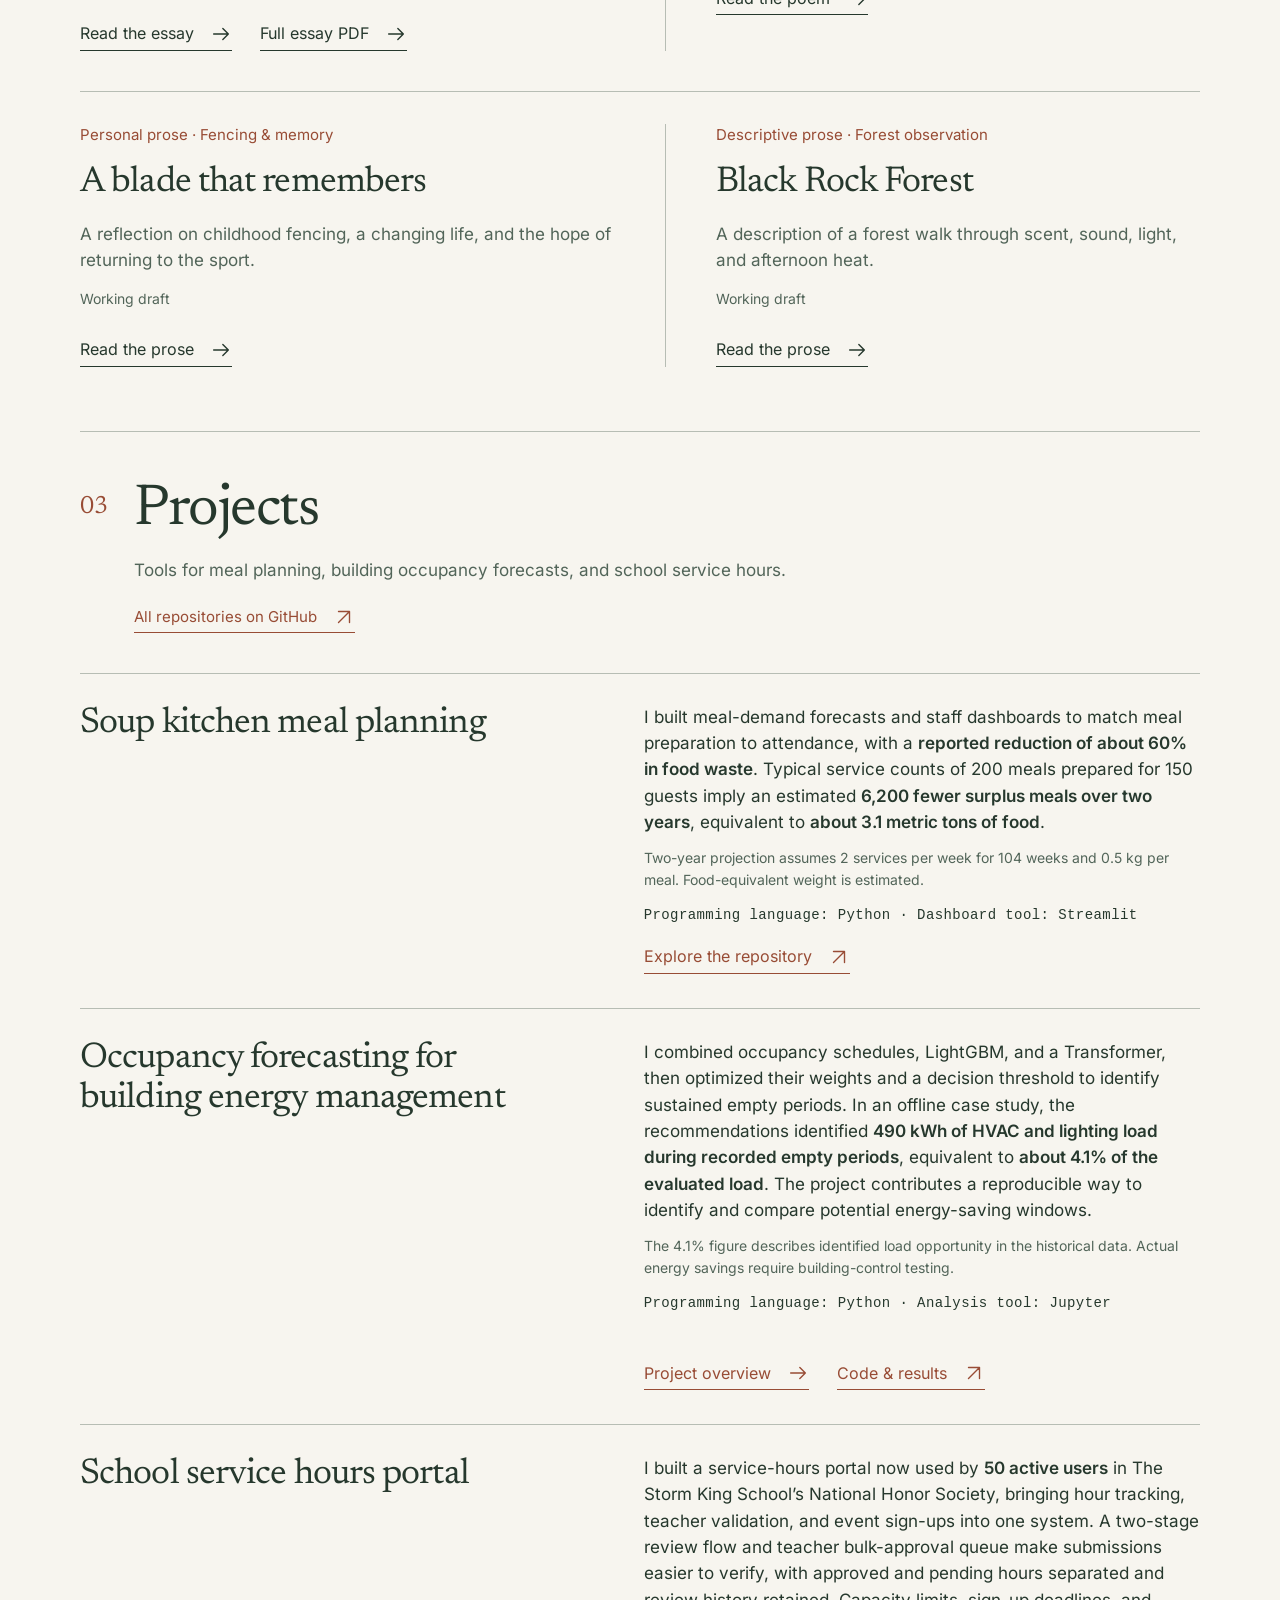
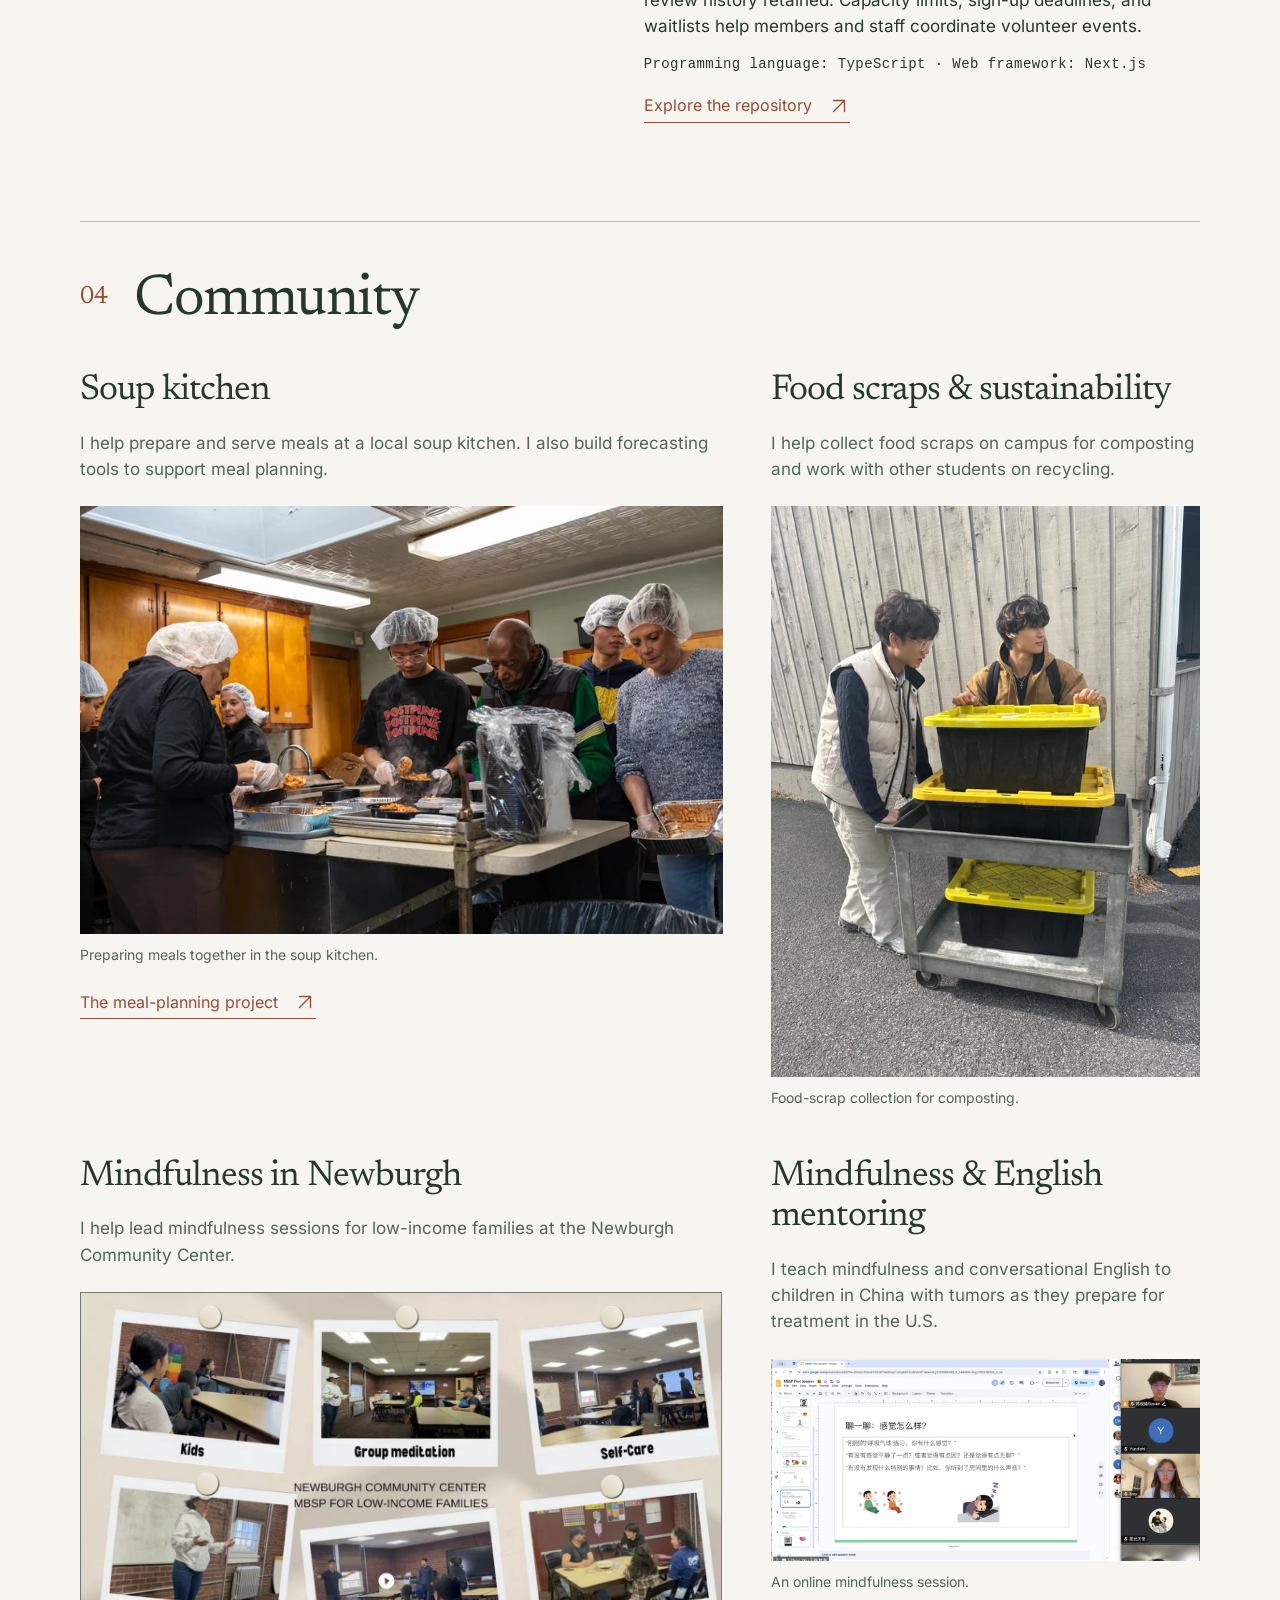
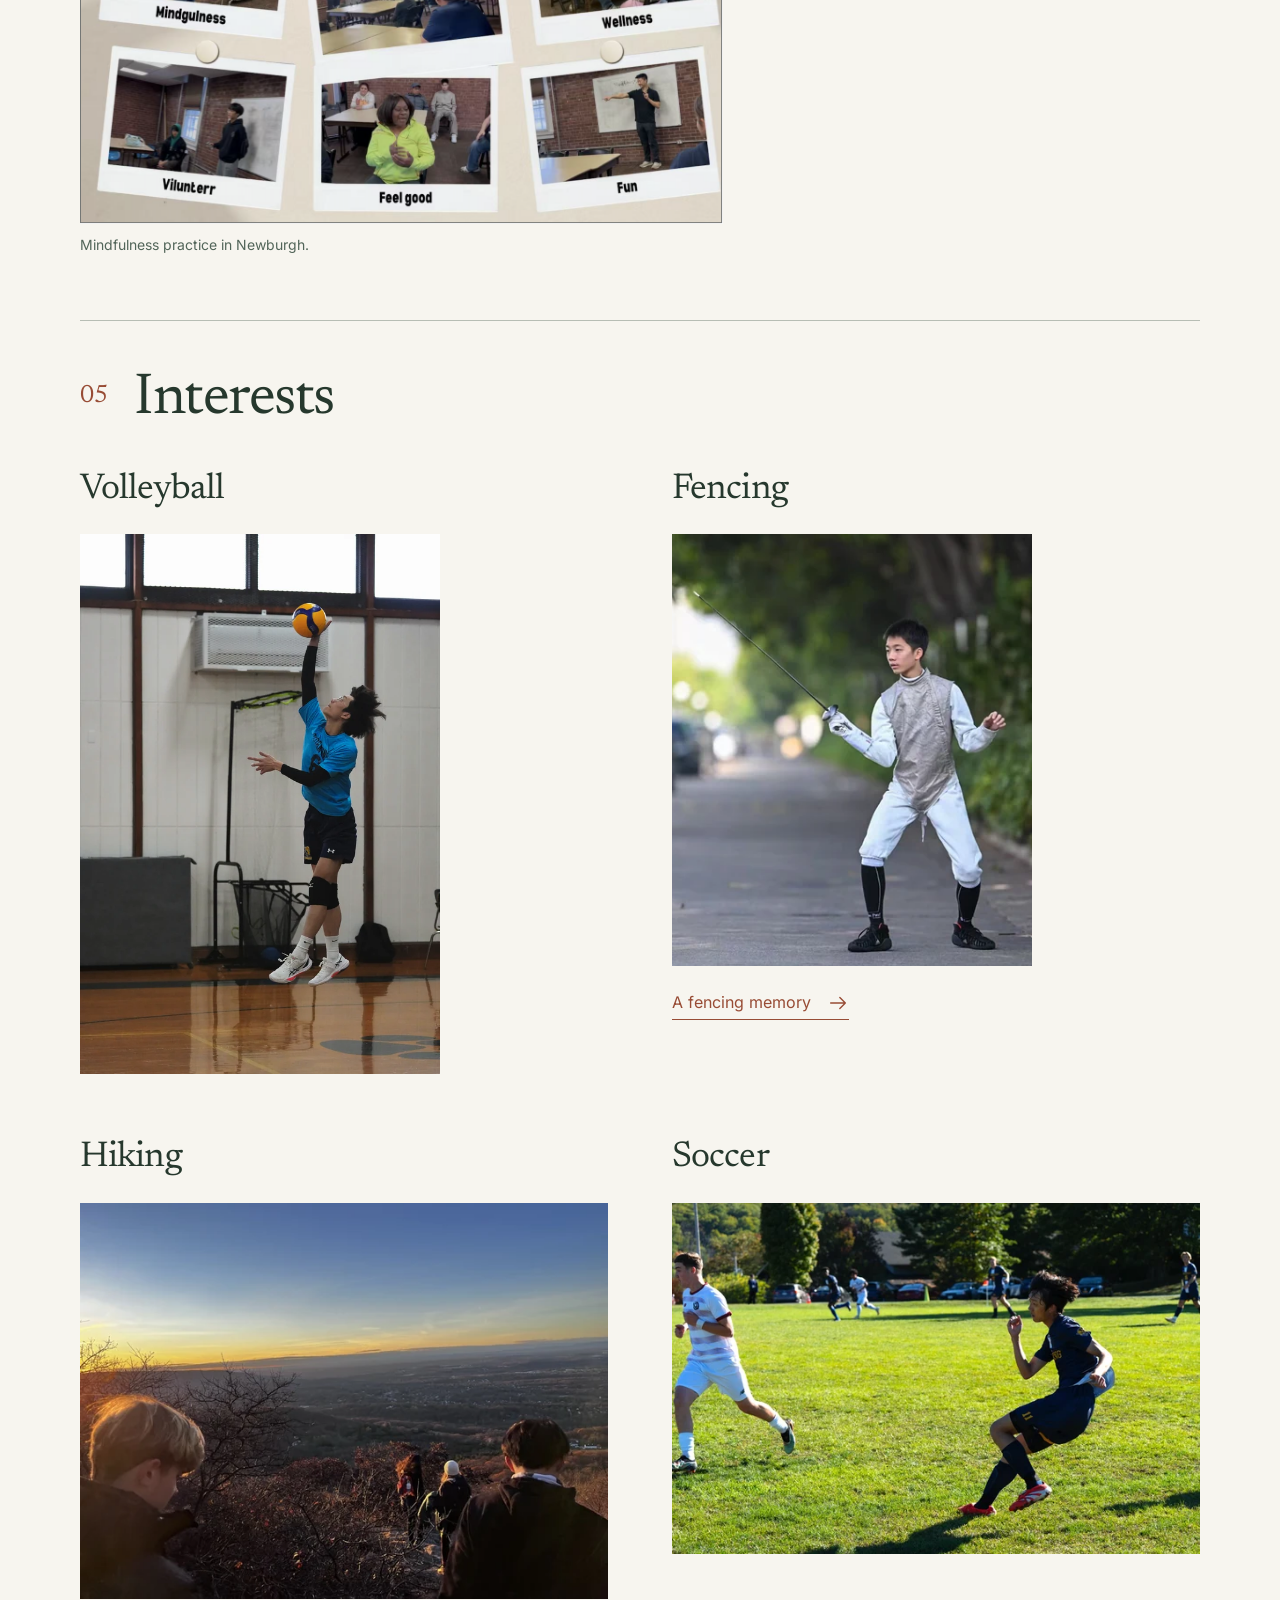
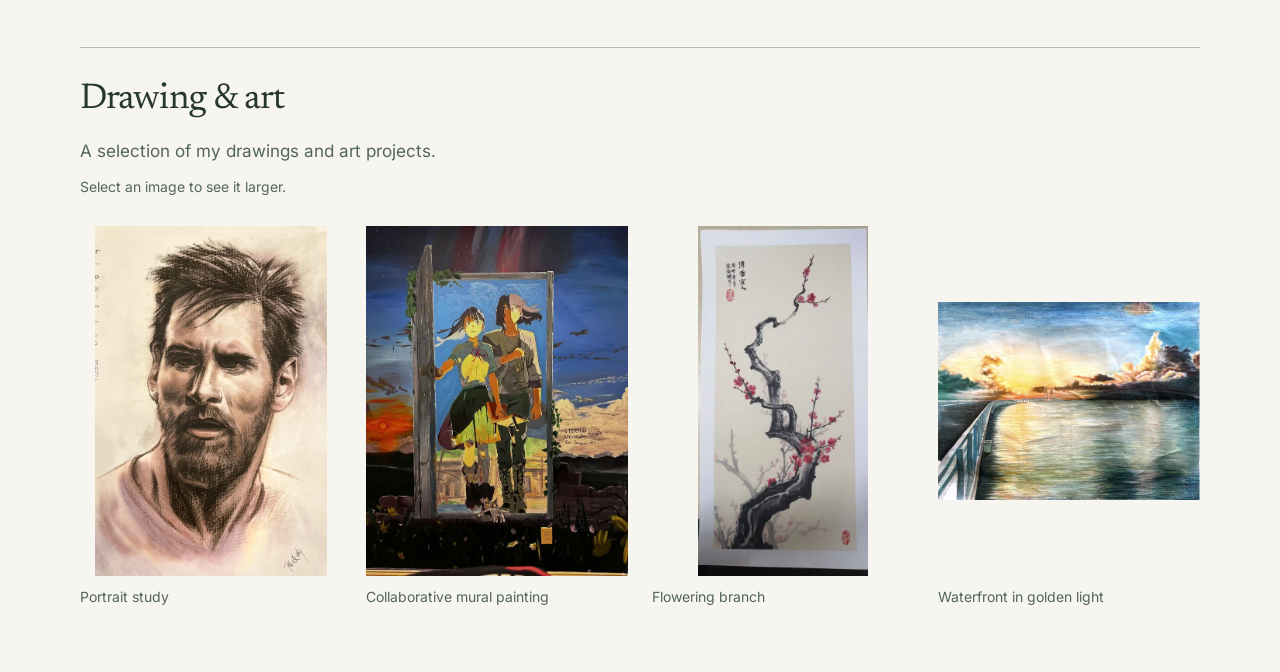
==== commit 291c6cee: "Add Newburgh mindfulness and China mentoring community entries" ====
--- a/index.html
+++ b/index.html
@@ -1 +1 @@
-<!doctype html><html lang="en"><head><meta charset="utf-8"><meta name="viewport" content="width=device-width, initial-scale=1"><title>Steven Chen — Research, writing &amp; life beyond the desk</title><meta name="description" content="Research, writing, projects, community work, and art by Steven (Junyu) Chen."><meta name="theme-color" content="#f7f5ef"><link rel="canonical" href="https://stevenchenjy.github.io/"><meta property="og:type" content="website"><meta property="og:title" content="Steven Chen — Research, writing &amp; life beyond the desk"><meta property="og:description" content="Research, writing, projects, community work, and art by Steven (Junyu) Chen."><meta property="og:url" content="https://stevenchenjy.github.io/"><link rel="icon" href="/favicon.svg" type="image/svg+xml"><link rel="stylesheet" href="/assets/fonts/fonts.css"><link rel="stylesheet" href="/style.css?v=e703e5945253"></head><body><a class="skip-link" href="#main">Skip to content</a><header class="site-header"><div class="wrap header-inner"><a class="wordmark" href="/" aria-label="Steven Chen home">Steven Chen</a><nav aria-label="Main navigation"><a href="/#research">Research</a><a href="/#writing">Writing</a><a href="/#projects">Projects</a><a href="/#community">Community</a><a href="/#interests">Interests</a><a class="nav-github" href="https://github.com/stevenchenjy" target="_blank" rel="noopener noreferrer">GitHub<svg class="arrow" viewBox="0 0 24 24" fill="none" aria-hidden="true"><path d="M6 18 18 6M6 6h12v12"/></svg></a></nav></div></header><main id="main"><section class="hero wrap" aria-labelledby="intro-title"><div class="hero-main"><h1 id="intro-title">Steven<br>Chen<span class="dot">.</span></h1><p class="hero-deck">Research, writing, and life beyond the desk.</p><div class="hero-copy"><p>I’m Steven (Junyu) Chen, a student at The Storm King School. I love using my skills to help people and improve the communities around me.</p><p>My interests include environmental science, climate, sustainable development, and engineering. Away from my desk, I fence, play volleyball, and draw.</p></div></div><figure class="hero-portrait"><img src="/assets/photos/headshot-1280.webp?v=5e644e6c373f" srcset="/assets/photos/headshot-640.webp?v=f470279121f8 640w, /assets/photos/headshot-1280.webp?v=5e644e6c373f 1280w" sizes="(max-width:760px) calc(100vw - 48px), (max-width:1100px) 42vw, 40vw" width="1280" height="969" alt="Steven Chen seated at a microphone, wearing a dark jacket and glasses, with a blue conference backdrop." fetchpriority="high" decoding="async"><figcaption>Speaking at a youth conference at United Nations Headquarters.</figcaption></figure><aside class="begin" aria-labelledby="begin-title"><h2 id="begin-title">A few places to begin</h2><div class="begin-links"><a href="#research"><span class="index">01</span><span>Research</span><svg class="arrow" viewBox="0 0 24 24" fill="none" aria-hidden="true"><path d="M4 12h16m-6-6 6 6-6 6"/></svg></a><a href="#writing"><span class="index">02</span><span>Writing</span><svg class="arrow" viewBox="0 0 24 24" fill="none" aria-hidden="true"><path d="M4 12h16m-6-6 6 6-6 6"/></svg></a><a href="#projects"><span class="index">03</span><span>Projects</span><svg class="arrow" viewBox="0 0 24 24" fill="none" aria-hidden="true"><path d="M4 12h16m-6-6 6 6-6 6"/></svg></a></div></aside></section><section id="research" class="section research wrap" aria-labelledby="research-title"><div class="section-header"><div class="section-heading"><span class="section-number" aria-hidden="true">01</span><h2 id="research-title">Research papers</h2></div><p class="section-deck">Research on climate policy, Parkinson’s disease, and building occupancy.</p></div><article class="paper-row" id="climate"><div class="paper-main"><p class="genre">Research manuscript</p><h3>Emissions, Affordability, and Evidence under New York City’s Local Law 97</h3><p class="authors"><strong>Junyu Chen</strong></p><p class="publication-venue">Submitted to International Review of Public Administration · Under review</p><p class="publication-venue">Submitted to the NYC Mayor’s Office of Climate and Environmental Justice · August 2026</p></div><div class="paper-detail"><p>New York City’s Local Law 97 limits emissions from large buildings. This paper examines how its rules, funding, and rent policies connect—and what evidence is needed to judge the effects on building owners and residents.</p><div class="paper-links"><a class="text-link" href="/papers/climate-policy.pdf">Read the paper<svg class="arrow" viewBox="0 0 24 24" fill="none" aria-hidden="true"><path d="M4 12h16m-6-6 6 6-6 6"/></svg></a><a class="text-link" href="https://www.tandfonline.com/journals/rrpa20" target="_blank" rel="noopener noreferrer">International Review of Public Administration<svg class="arrow" viewBox="0 0 24 24" fill="none" aria-hidden="true"><path d="M6 18 18 6M6 6h12v12"/></svg></a></div></div></article><article class="paper-row"><div class="paper-main"><p class="genre">Peer-reviewed conference paper · Co-author</p><h3>Efficiency Over Complexity: Optimal Neural Architectures for Near-Term Forecasting of Parkinsonian Freezing of Gait</h3><p class="authors">Yichen Wu · <strong>Junyu Chen</strong> · Hao Su</p><p class="publication-venue">Published in Proceedings of the 2026 Design of Medical Devices Conference (ASME DMD 2026) · Paper DMD2026-1095</p></div><div class="paper-detail"><p>This paper compares compact AI models for predicting freezing of gait: sudden interruptions in walking that affect people with Parkinson’s disease. It tests how well the models work on sensor recordings from participants whose data they have not seen during training.</p><div class="paper-links"><a class="text-link" href="/papers/efficiency-over-complexity.pdf">Read the paper<svg class="arrow" viewBox="0 0 24 24" fill="none" aria-hidden="true"><path d="M4 12h16m-6-6 6 6-6 6"/></svg></a><a class="text-link" href="https://doi.org/10.1115/DMD2026-1095" target="_blank" rel="noopener noreferrer">Peer-reviewed publication<svg class="arrow" viewBox="0 0 24 24" fill="none" aria-hidden="true"><path d="M6 18 18 6M6 6h12v12"/></svg></a><a class="text-link" href="https://dmd.umn.edu/2026/agenda" target="_blank" rel="noopener noreferrer">Design of Medical Devices Conference<svg class="arrow" viewBox="0 0 24 24" fill="none" aria-hidden="true"><path d="M6 18 18 6M6 6h12v12"/></svg></a></div></div></article><article class="paper-row"><div class="paper-main"><p class="genre">Conference paper · Co-author</p><h3>Deep Learning Models for Predicting Parkinson’s Freezing of Gait: Accuracy Comparison of LSTM, CNN, TCN, and Transformer</h3><p class="authors">Yichen Wu · <strong>Junyu Chen</strong> · Hao Su</p><p class="publication-venue">Presented in person at the Duke Medical Robotics Symposium · October 2025</p></div><div class="paper-detail"><p>This study compares AI models that predict sudden interruptions in walking for people with Parkinson’s disease, using wearable motion sensors. The comparison weighs prediction accuracy, false alerts, and model size to inform future wearable assistance.</p><div class="paper-links"><a class="text-link" href="/papers/deep-learning-freezing-of-gait.pdf">Read the paper<svg class="arrow" viewBox="0 0 24 24" fill="none" aria-hidden="true"><path d="M4 12h16m-6-6 6 6-6 6"/></svg></a><a class="text-link" href="https://calendar.duke.edu/show?fq=id%3ACAL-8a00ec8b-979413b9-0199-2f8e2d0d-00007fd2demobedework%40mysite.edu" target="_blank" rel="noopener noreferrer">Duke symposium<svg class="arrow" viewBox="0 0 24 24" fill="none" aria-hidden="true"><path d="M6 18 18 6M6 6h12v12"/></svg></a></div></div></article><article class="paper-row"><div class="paper-main"><p class="genre">Conference paper · First author</p><h3>Soft Exosuit with Freezing-of-Gait Detection for Haptic Cueing in Parkinson’s Disease</h3><p class="authors"><strong>Junyu Chen</strong> · Yichen Wu · Juncheng Zhou · Hao Su</p><p class="publication-venue">Presented in person at the Northeast Robotics Colloquium, Cornell University · October 2025</p></div><div class="paper-detail"><p>This paper describes a soft, air-powered wearable suit designed to detect sudden interruptions in walking and provide a physical cue at the hip. It combines prototype hardware with a comparison of detection algorithms for Parkinson’s disease.</p><div class="paper-links"><a class="text-link" href="/papers/soft-exosuit.pdf">Read the paper<svg class="arrow" viewBox="0 0 24 24" fill="none" aria-hidden="true"><path d="M4 12h16m-6-6 6 6-6 6"/></svg></a><a class="text-link" href="https://nerc2025.cis.cornell.edu/" target="_blank" rel="noopener noreferrer">Cornell robotics colloquium<svg class="arrow" viewBox="0 0 24 24" fill="none" aria-hidden="true"><path d="M6 18 18 6M6 6h12v12"/></svg></a></div></div></article><article class="paper-row" id="occupancy-forecasting"><div class="paper-main"><p class="genre">Research paper · First author</p><h3>Occupancy forecasting for building energy management</h3><p class="authors"><strong>Junyu Chen</strong> · Chong Li</p><p class="publication-venue">October, 2026</p></div><div class="paper-detail"><p>I developed this study with guidance from Prof. Chong Li, from preparing the data and comparing forecasting models to analyzing errors and writing the paper. In an offline test across 43 horizons, the selected hybrid model identified 14 sustained empty periods, with no recorded camera-label conflicts across 259 recommended 15-minute intervals.</p><p class="paper-note">The results use saved predictions from one building. Operational testing and measured energy savings require further evaluation.</p><div class="paper-links"><a class="text-link" href="/decision-aware-occupancy-forecasting/">Project overview<svg class="arrow" viewBox="0 0 24 24" fill="none" aria-hidden="true"><path d="M4 12h16m-6-6 6 6-6 6"/></svg></a><a class="text-link" href="/papers/occupancy-forecasting.pdf">Paper (PDF)<svg class="arrow" viewBox="0 0 24 24" fill="none" aria-hidden="true"><path d="M4 12h16m-6-6 6 6-6 6"/></svg></a><a class="text-link" href="https://github.com/stevenchenjy/decision-aware-occupancy-forecasting" target="_blank" rel="noopener noreferrer">Code &amp; results<svg class="arrow" viewBox="0 0 24 24" fill="none" aria-hidden="true"><path d="M6 18 18 6M6 6h12v12"/></svg></a></div></div></article></section><section id="writing" class="section wrap" aria-labelledby="writing-title"><div class="section-header"><div class="section-heading"><span class="section-number" aria-hidden="true">02</span><h2 id="writing-title">Essays &amp; creative writing</h2></div></div><div class="writing-features"><article class="writing-entry"><p class="genre">Essay · AI &amp; politeness</p><h3>Should we be polite to ChatGPT?</h3><p class="piece-description">An essay on why a civil tone can help us communicate with AI, and where politeness becomes unnecessary.</p><p class="recognition">Commendation · John Locke Institute Global Essay Prize · 2026</p><div class="feature-links"><a class="text-link" href="/writing/polite-to-chatgpt.html">Read the essay<svg class="arrow" viewBox="0 0 24 24" fill="none" aria-hidden="true"><path d="M4 12h16m-6-6 6 6-6 6"/></svg></a><a class="text-link" href="/papers/polite-to-chatgpt.pdf">Full essay PDF<svg class="arrow" viewBox="0 0 24 24" fill="none" aria-hidden="true"><path d="M4 12h16m-6-6 6 6-6 6"/></svg></a></div></article><article class="writing-entry"><p class="genre">Poetry · Time &amp; aging</p><h3>Them as the Whole Generation</h3><p class="piece-description">Coffee rings on a table prompt a reflection on aging and the traces left by earlier generations.</p><div class="feature-links"><a class="text-link" href="/writing/them-as-the-whole-generation.html">Read the poem<svg class="arrow" viewBox="0 0 24 24" fill="none" aria-hidden="true"><path d="M4 12h16m-6-6 6 6-6 6"/></svg></a></div></article></div><div class="sketches"><article class="writing-entry"><p class="genre">Personal prose · Fencing &amp; memory</p><h3>A blade that remembers</h3><p class="piece-description">A reflection on childhood fencing, a changing life, and the hope of returning to the sport.</p><p class="piece-status">Working draft</p><div class="feature-links"><a class="text-link" href="/writing/a-blade-that-remembers.html">Read the prose<svg class="arrow" viewBox="0 0 24 24" fill="none" aria-hidden="true"><path d="M4 12h16m-6-6 6 6-6 6"/></svg></a></div></article><article class="writing-entry"><p class="genre">Descriptive prose · Forest observation</p><h3>Black Rock Forest</h3><p class="piece-description">A description of a forest walk through scent, sound, light, and afternoon heat.</p><p class="piece-status">Working draft</p><div class="feature-links"><a class="text-link" href="/writing/black-rock-forest.html">Read the prose<svg class="arrow" viewBox="0 0 24 24" fill="none" aria-hidden="true"><path d="M4 12h16m-6-6 6 6-6 6"/></svg></a></div></article></div></section><section id="projects" class="section wrap" aria-labelledby="projects-title"><div class="section-header"><div class="section-heading"><span class="section-number" aria-hidden="true">03</span><h2 id="projects-title">Projects</h2></div><p class="section-deck">Tools for meal planning, building occupancy forecasts, and school service hours.</p><div class="section-action"><a class="text-link" href="https://github.com/stevenchenjy" target="_blank" rel="noopener noreferrer">All repositories on GitHub<svg class="arrow" viewBox="0 0 24 24" fill="none" aria-hidden="true"><path d="M6 18 18 6M6 6h12v12"/></svg></a></div></div><article class="project-row"><h3>Soup kitchen meal planning</h3><div><p>I built meal-demand forecasts and staff dashboards to match meal preparation to attendance, with a <strong>reported reduction of about 60% in food waste</strong>. Typical service counts of 200 meals prepared for 150 guests imply an estimated <strong>6,200 fewer surplus meals over two years</strong>, equivalent to <strong>about 3.1 metric tons of food</strong>. </p><p class="impact-note">Two-year projection assumes 2 services per week for 104 weeks and 0.5 kg per meal. Food-equivalent weight is estimated.</p><p class="tech">Programming language: Python · Dashboard tool: Streamlit</p><a class="text-link" href="https://github.com/stevenchenjy/soup-kitchen-forecast" target="_blank" rel="noopener noreferrer">Explore the repository<svg class="arrow" viewBox="0 0 24 24" fill="none" aria-hidden="true"><path d="M6 18 18 6M6 6h12v12"/></svg></a></div></article><article class="project-row" id="occupancy-project"><h3>Occupancy forecasting for building energy management</h3><div><p>I combined occupancy schedules, LightGBM, and a Transformer, then optimized their weights and a decision threshold to identify sustained empty periods. In an offline case study, the recommendations identified <strong>490 kWh of HVAC and lighting load during recorded empty periods</strong>, equivalent to <strong>about 4.1% of the evaluated load</strong>. The project contributes a reproducible way to identify and compare potential energy-saving windows.</p><p class="impact-note">The 4.1% figure describes identified load opportunity in the historical data. Actual energy savings require building-control testing.</p><p class="tech">Programming language: Python · Analysis tool: Jupyter</p><div class="feature-links"><a class="text-link" href="/decision-aware-occupancy-forecasting/">Project overview<svg class="arrow" viewBox="0 0 24 24" fill="none" aria-hidden="true"><path d="M4 12h16m-6-6 6 6-6 6"/></svg></a><a class="text-link" href="https://github.com/stevenchenjy/decision-aware-occupancy-forecasting" target="_blank" rel="noopener noreferrer">Code &amp; results<svg class="arrow" viewBox="0 0 24 24" fill="none" aria-hidden="true"><path d="M6 18 18 6M6 6h12v12"/></svg></a></div></div></article><article class="project-row"><h3>School service hours portal</h3><div><p>I built a service-hours portal now used by <strong>50 active users</strong> in The Storm King School’s National Honor Society, bringing hour tracking, teacher validation, and event sign-ups into one system. A two-stage review flow and teacher bulk-approval queue make submissions easier to verify, with approved and pending hours separated and review history retained. Capacity limits, sign-up deadlines, and waitlists help members and staff coordinate volunteer events.</p><p class="tech">Programming language: TypeScript · Web framework: Next.js</p><a class="text-link" href="https://github.com/stevenchenjy/SKS-NHS-Hours" target="_blank" rel="noopener noreferrer">Explore the repository<svg class="arrow" viewBox="0 0 24 24" fill="none" aria-hidden="true"><path d="M6 18 18 6M6 6h12v12"/></svg></a></div></article></section><section id="community" class="section wrap" aria-labelledby="community-title"><div class="section-header"><div class="section-heading"><span class="section-number" aria-hidden="true">04</span><h2 id="community-title">Community</h2></div></div><div class="community-grid"><article class="photo-story"><h3>Soup kitchen</h3><p class="story-description">I help prepare and serve meals at a local soup kitchen. I also build forecasting tools to support meal planning.</p><figure><img src="/assets/photos/soup-kitchen-1600.webp?v=d1131804bcde" srcset="/assets/photos/soup-kitchen-800.webp?v=b5c2545e34e2 800w, /assets/photos/soup-kitchen-1600.webp?v=d1131804bcde 1600w" sizes="(max-width:760px) calc(100vw - 48px), 52vw" width="1600" height="1064" alt="Volunteers wearing hairnets and gloves portion hot food into meal containers at a kitchen counter." loading="lazy" decoding="async"><figcaption>Preparing meals together in the soup kitchen.</figcaption></figure><a class="text-link" href="https://github.com/stevenchenjy/soup-kitchen-forecast" target="_blank" rel="noopener noreferrer">The meal-planning project<svg class="arrow" viewBox="0 0 24 24" fill="none" aria-hidden="true"><path d="M6 18 18 6M6 6h12v12"/></svg></a></article><article class="photo-story"><h3>Food scraps &amp; sustainability</h3><p class="story-description">I help collect food scraps on campus for composting and work with other students on recycling.</p><figure><img src="/assets/photos/food-scraps-1180.webp?v=86aeeba21b8f" srcset="/assets/photos/food-scraps-600.webp?v=7ef13ef03bf2 600w, /assets/photos/food-scraps-1180.webp?v=86aeeba21b8f 1180w" sizes="(max-width:760px) calc(100vw - 48px), 35vw" width="1180" height="1572" alt="Two people stand beside a wheeled cart of black food-scrap bins with yellow lids." loading="lazy" decoding="async"><figcaption>Food-scrap collection for composting.</figcaption></figure></article></div></section><section id="interests" class="section wrap" aria-labelledby="interests-title"><div class="section-header"><div class="section-heading"><span class="section-number" aria-hidden="true">05</span><h2 id="interests-title">Interests</h2></div></div><div class="sports-grid"><article class="photo-story"><h3>Volleyball</h3><figure class="sports-photo"><img src="/assets/photos/volleyball-1200.webp?v=1ce38ed6b803" srcset="/assets/photos/volleyball-600.webp?v=ea412898b21d 600w, /assets/photos/volleyball-1200.webp?v=1ce38ed6b803 1200w" sizes="(max-width:410px) calc(100vw - 48px), 360px" width="1200" height="1800" alt="A player in a blue jersey jumps toward a volleyball in an indoor gym, with the ball and full player visible." loading="lazy" decoding="async"></figure></article><article class="photo-story"><h3>Fencing</h3><figure class="sports-photo fencing-photo"><img src="/assets/photos/fencing-1200.webp?v=c47aeca4b5b2" srcset="/assets/photos/fencing-600.webp?v=ea8bdb3bba9c 600w, /assets/photos/fencing-1200.webp?v=c47aeca4b5b2 1200w" sizes="(max-width:410px) calc(100vw - 48px), 360px" width="1200" height="918" alt="Steven in a fencing uniform holds a foil while standing on a tree-lined path." loading="lazy" decoding="async"></figure><a class="text-link" href="/writing/a-blade-that-remembers.html">A fencing memory<svg class="arrow" viewBox="0 0 24 24" fill="none" aria-hidden="true"><path d="M4 12h16m-6-6 6 6-6 6"/></svg></a></article><article class="photo-story hiking-story"><h3>Hiking</h3><figure class="hiking-photo"><img src="/assets/photos/hiking-1200.webp?v=03af43bb2542" srcset="/assets/photos/hiking-600.webp?v=071f4b2bf918 600w, /assets/photos/hiking-1200.webp?v=03af43bb2542 1024w" sizes="(max-width:760px) calc(100vw - 48px), 45vw" width="1024" height="768" alt="Four hikers descend a rocky trail above a valley under a blue and golden sky." loading="lazy" decoding="async"></figure></article><article class="photo-story soccer-story"><h3>Soccer</h3><figure class="soccer-photo"><img src="/assets/photos/soccer-1200.webp?v=b01445fd7c96" srcset="/assets/photos/soccer-600.webp?v=f979e887320c 600w, /assets/photos/soccer-1200.webp?v=b01445fd7c96 1200w" sizes="(max-width:760px) calc(100vw - 48px), 45vw" width="1200" height="798" alt="A soccer player in a blue number 11 uniform runs on a grass field during a match." loading="lazy" decoding="async"></figure></article></div><article class="art-collection" aria-labelledby="art-title"><h3 id="art-title">Drawing &amp; art</h3><p class="story-description">A selection of my drawings and art projects.</p><p class="gallery-instruction">Select an image to see it larger.</p><div class="art-gallery"><figure><a class="art-image-link" href="/assets/photos/portrait-study-full.webp" aria-label="Enlarge: Portrait study"><img src="/assets/photos/portrait-study-preview.webp" width="597" height="900" alt="Portrait of a bearded man with swept hair, shaded in dark textured lines and muted pink and brown tones." loading="lazy" decoding="async"></a><figcaption>Portrait study</figcaption></figure><figure><a class="art-image-link" href="/assets/photos/mural-painting-full.webp" aria-label="Enlarge: Collaborative mural painting"><img src="/assets/photos/mural-painting-preview.webp" width="675" height="900" alt="A wall mural of two illustrated figures in an open doorway, surrounded by a blue sky, golden clouds, and flowers." loading="lazy" decoding="async"></a><figcaption>Collaborative mural painting</figcaption></figure><figure><a class="art-image-link" href="/assets/photos/flowering-branch-full.webp" aria-label="Enlarge: Flowering branch"><img src="/assets/photos/flowering-branch-preview.webp" width="438" height="900" alt="A tall painting of a twisting dark branch with red blossoms, Chinese calligraphy at the upper left, and red seals." loading="lazy" decoding="async"></a><figcaption>Flowering branch</figcaption></figure><figure><a class="art-image-link" href="/assets/photos/waterfront-full.webp" aria-label="Enlarge: Waterfront in golden light"><img src="/assets/photos/waterfront-preview.webp" width="900" height="678" alt="A waterfront scene with a curving white-railed walkway, yellow-orange light reflected on blue-green water, and dramatic clouds." loading="lazy" decoding="async"></a><figcaption>Waterfront in golden light</figcaption></figure></div></article></section></main></body></html>+<!doctype html><html lang="en"><head><meta charset="utf-8"><meta name="viewport" content="width=device-width, initial-scale=1"><title>Steven Chen — Research, writing &amp; life beyond the desk</title><meta name="description" content="Research, writing, projects, community work, and art by Steven (Junyu) Chen."><meta name="theme-color" content="#f7f5ef"><link rel="canonical" href="https://stevenchenjy.github.io/"><meta property="og:type" content="website"><meta property="og:title" content="Steven Chen — Research, writing &amp; life beyond the desk"><meta property="og:description" content="Research, writing, projects, community work, and art by Steven (Junyu) Chen."><meta property="og:url" content="https://stevenchenjy.github.io/"><link rel="icon" href="/favicon.svg" type="image/svg+xml"><link rel="stylesheet" href="/assets/fonts/fonts.css"><link rel="stylesheet" href="/style.css?v=e703e5945253"></head><body><a class="skip-link" href="#main">Skip to content</a><header class="site-header"><div class="wrap header-inner"><a class="wordmark" href="/" aria-label="Steven Chen home">Steven Chen</a><nav aria-label="Main navigation"><a href="/#research">Research</a><a href="/#writing">Writing</a><a href="/#projects">Projects</a><a href="/#community">Community</a><a href="/#interests">Interests</a><a class="nav-github" href="https://github.com/stevenchenjy" target="_blank" rel="noopener noreferrer">GitHub<svg class="arrow" viewBox="0 0 24 24" fill="none" aria-hidden="true"><path d="M6 18 18 6M6 6h12v12"/></svg></a></nav></div></header><main id="main"><section class="hero wrap" aria-labelledby="intro-title"><div class="hero-main"><h1 id="intro-title">Steven<br>Chen<span class="dot">.</span></h1><p class="hero-deck">Research, writing, and life beyond the desk.</p><div class="hero-copy"><p>I’m Steven (Junyu) Chen, a student at The Storm King School. I love using my skills to help people and improve the communities around me.</p><p>My interests include environmental science, climate, sustainable development, and engineering. Away from my desk, I fence, play volleyball, and draw.</p></div></div><figure class="hero-portrait"><img src="/assets/photos/headshot-1280.webp?v=5e644e6c373f" srcset="/assets/photos/headshot-640.webp?v=f470279121f8 640w, /assets/photos/headshot-1280.webp?v=5e644e6c373f 1280w" sizes="(max-width:760px) calc(100vw - 48px), (max-width:1100px) 42vw, 40vw" width="1280" height="969" alt="Steven Chen seated at a microphone, wearing a dark jacket and glasses, with a blue conference backdrop." fetchpriority="high" decoding="async"><figcaption>Speaking at a youth conference at United Nations Headquarters.</figcaption></figure><aside class="begin" aria-labelledby="begin-title"><h2 id="begin-title">A few places to begin</h2><div class="begin-links"><a href="#research"><span class="index">01</span><span>Research</span><svg class="arrow" viewBox="0 0 24 24" fill="none" aria-hidden="true"><path d="M4 12h16m-6-6 6 6-6 6"/></svg></a><a href="#writing"><span class="index">02</span><span>Writing</span><svg class="arrow" viewBox="0 0 24 24" fill="none" aria-hidden="true"><path d="M4 12h16m-6-6 6 6-6 6"/></svg></a><a href="#projects"><span class="index">03</span><span>Projects</span><svg class="arrow" viewBox="0 0 24 24" fill="none" aria-hidden="true"><path d="M4 12h16m-6-6 6 6-6 6"/></svg></a></div></aside></section><section id="research" class="section research wrap" aria-labelledby="research-title"><div class="section-header"><div class="section-heading"><span class="section-number" aria-hidden="true">01</span><h2 id="research-title">Research papers</h2></div><p class="section-deck">Research on climate policy, Parkinson’s disease, and building occupancy.</p></div><article class="paper-row" id="climate"><div class="paper-main"><p class="genre">Research manuscript</p><h3>Emissions, Affordability, and Evidence under New York City’s Local Law 97</h3><p class="authors"><strong>Junyu Chen</strong></p><p class="publication-venue">Submitted to International Review of Public Administration · Under review</p><p class="publication-venue">Submitted to the NYC Mayor’s Office of Climate and Environmental Justice · August 2026</p></div><div class="paper-detail"><p>New York City’s Local Law 97 limits emissions from large buildings. This paper examines how its rules, funding, and rent policies connect—and what evidence is needed to judge the effects on building owners and residents.</p><div class="paper-links"><a class="text-link" href="/papers/climate-policy.pdf">Read the paper<svg class="arrow" viewBox="0 0 24 24" fill="none" aria-hidden="true"><path d="M4 12h16m-6-6 6 6-6 6"/></svg></a><a class="text-link" href="https://www.tandfonline.com/journals/rrpa20" target="_blank" rel="noopener noreferrer">International Review of Public Administration<svg class="arrow" viewBox="0 0 24 24" fill="none" aria-hidden="true"><path d="M6 18 18 6M6 6h12v12"/></svg></a></div></div></article><article class="paper-row"><div class="paper-main"><p class="genre">Peer-reviewed conference paper · Co-author</p><h3>Efficiency Over Complexity: Optimal Neural Architectures for Near-Term Forecasting of Parkinsonian Freezing of Gait</h3><p class="authors">Yichen Wu · <strong>Junyu Chen</strong> · Hao Su</p><p class="publication-venue">Published in Proceedings of the 2026 Design of Medical Devices Conference (ASME DMD 2026) · Paper DMD2026-1095</p></div><div class="paper-detail"><p>This paper compares compact AI models for predicting freezing of gait: sudden interruptions in walking that affect people with Parkinson’s disease. It tests how well the models work on sensor recordings from participants whose data they have not seen during training.</p><div class="paper-links"><a class="text-link" href="/papers/efficiency-over-complexity.pdf">Read the paper<svg class="arrow" viewBox="0 0 24 24" fill="none" aria-hidden="true"><path d="M4 12h16m-6-6 6 6-6 6"/></svg></a><a class="text-link" href="https://doi.org/10.1115/DMD2026-1095" target="_blank" rel="noopener noreferrer">Peer-reviewed publication<svg class="arrow" viewBox="0 0 24 24" fill="none" aria-hidden="true"><path d="M6 18 18 6M6 6h12v12"/></svg></a><a class="text-link" href="https://dmd.umn.edu/2026/agenda" target="_blank" rel="noopener noreferrer">Design of Medical Devices Conference<svg class="arrow" viewBox="0 0 24 24" fill="none" aria-hidden="true"><path d="M6 18 18 6M6 6h12v12"/></svg></a></div></div></article><article class="paper-row"><div class="paper-main"><p class="genre">Conference paper · Co-author</p><h3>Deep Learning Models for Predicting Parkinson’s Freezing of Gait: Accuracy Comparison of LSTM, CNN, TCN, and Transformer</h3><p class="authors">Yichen Wu · <strong>Junyu Chen</strong> · Hao Su</p><p class="publication-venue">Presented in person at the Duke Medical Robotics Symposium · October 2025</p></div><div class="paper-detail"><p>This study compares AI models that predict sudden interruptions in walking for people with Parkinson’s disease, using wearable motion sensors. The comparison weighs prediction accuracy, false alerts, and model size to inform future wearable assistance.</p><div class="paper-links"><a class="text-link" href="/papers/deep-learning-freezing-of-gait.pdf">Read the paper<svg class="arrow" viewBox="0 0 24 24" fill="none" aria-hidden="true"><path d="M4 12h16m-6-6 6 6-6 6"/></svg></a><a class="text-link" href="https://calendar.duke.edu/show?fq=id%3ACAL-8a00ec8b-979413b9-0199-2f8e2d0d-00007fd2demobedework%40mysite.edu" target="_blank" rel="noopener noreferrer">Duke symposium<svg class="arrow" viewBox="0 0 24 24" fill="none" aria-hidden="true"><path d="M6 18 18 6M6 6h12v12"/></svg></a></div></div></article><article class="paper-row"><div class="paper-main"><p class="genre">Conference paper · First author</p><h3>Soft Exosuit with Freezing-of-Gait Detection for Haptic Cueing in Parkinson’s Disease</h3><p class="authors"><strong>Junyu Chen</strong> · Yichen Wu · Juncheng Zhou · Hao Su</p><p class="publication-venue">Presented in person at the Northeast Robotics Colloquium, Cornell University · October 2025</p></div><div class="paper-detail"><p>This paper describes a soft, air-powered wearable suit designed to detect sudden interruptions in walking and provide a physical cue at the hip. It combines prototype hardware with a comparison of detection algorithms for Parkinson’s disease.</p><div class="paper-links"><a class="text-link" href="/papers/soft-exosuit.pdf">Read the paper<svg class="arrow" viewBox="0 0 24 24" fill="none" aria-hidden="true"><path d="M4 12h16m-6-6 6 6-6 6"/></svg></a><a class="text-link" href="https://nerc2025.cis.cornell.edu/" target="_blank" rel="noopener noreferrer">Cornell robotics colloquium<svg class="arrow" viewBox="0 0 24 24" fill="none" aria-hidden="true"><path d="M6 18 18 6M6 6h12v12"/></svg></a></div></div></article><article class="paper-row" id="occupancy-forecasting"><div class="paper-main"><p class="genre">Research paper · First author</p><h3>Occupancy forecasting for building energy management</h3><p class="authors"><strong>Junyu Chen</strong> · Chong Li</p><p class="publication-venue">October, 2026</p></div><div class="paper-detail"><p>I developed this study with guidance from Prof. Chong Li, from preparing the data and comparing forecasting models to analyzing errors and writing the paper. In an offline test across 43 horizons, the selected hybrid model identified 14 sustained empty periods, with no recorded camera-label conflicts across 259 recommended 15-minute intervals.</p><p class="paper-note">The results use saved predictions from one building. Operational testing and measured energy savings require further evaluation.</p><div class="paper-links"><a class="text-link" href="/decision-aware-occupancy-forecasting/">Project overview<svg class="arrow" viewBox="0 0 24 24" fill="none" aria-hidden="true"><path d="M4 12h16m-6-6 6 6-6 6"/></svg></a><a class="text-link" href="/papers/occupancy-forecasting.pdf">Paper (PDF)<svg class="arrow" viewBox="0 0 24 24" fill="none" aria-hidden="true"><path d="M4 12h16m-6-6 6 6-6 6"/></svg></a><a class="text-link" href="https://github.com/stevenchenjy/decision-aware-occupancy-forecasting" target="_blank" rel="noopener noreferrer">Code &amp; results<svg class="arrow" viewBox="0 0 24 24" fill="none" aria-hidden="true"><path d="M6 18 18 6M6 6h12v12"/></svg></a></div></div></article></section><section id="writing" class="section wrap" aria-labelledby="writing-title"><div class="section-header"><div class="section-heading"><span class="section-number" aria-hidden="true">02</span><h2 id="writing-title">Essays &amp; creative writing</h2></div></div><div class="writing-features"><article class="writing-entry"><p class="genre">Essay · AI &amp; politeness</p><h3>Should we be polite to ChatGPT?</h3><p class="piece-description">An essay on why a civil tone can help us communicate with AI, and where politeness becomes unnecessary.</p><p class="recognition">Commendation · John Locke Institute Global Essay Prize · 2026</p><div class="feature-links"><a class="text-link" href="/writing/polite-to-chatgpt.html">Read the essay<svg class="arrow" viewBox="0 0 24 24" fill="none" aria-hidden="true"><path d="M4 12h16m-6-6 6 6-6 6"/></svg></a><a class="text-link" href="/papers/polite-to-chatgpt.pdf">Full essay PDF<svg class="arrow" viewBox="0 0 24 24" fill="none" aria-hidden="true"><path d="M4 12h16m-6-6 6 6-6 6"/></svg></a></div></article><article class="writing-entry"><p class="genre">Poetry · Time &amp; aging</p><h3>Them as the Whole Generation</h3><p class="piece-description">Coffee rings on a table prompt a reflection on aging and the traces left by earlier generations.</p><div class="feature-links"><a class="text-link" href="/writing/them-as-the-whole-generation.html">Read the poem<svg class="arrow" viewBox="0 0 24 24" fill="none" aria-hidden="true"><path d="M4 12h16m-6-6 6 6-6 6"/></svg></a></div></article></div><div class="sketches"><article class="writing-entry"><p class="genre">Personal prose · Fencing &amp; memory</p><h3>A blade that remembers</h3><p class="piece-description">A reflection on childhood fencing, a changing life, and the hope of returning to the sport.</p><p class="piece-status">Working draft</p><div class="feature-links"><a class="text-link" href="/writing/a-blade-that-remembers.html">Read the prose<svg class="arrow" viewBox="0 0 24 24" fill="none" aria-hidden="true"><path d="M4 12h16m-6-6 6 6-6 6"/></svg></a></div></article><article class="writing-entry"><p class="genre">Descriptive prose · Forest observation</p><h3>Black Rock Forest</h3><p class="piece-description">A description of a forest walk through scent, sound, light, and afternoon heat.</p><p class="piece-status">Working draft</p><div class="feature-links"><a class="text-link" href="/writing/black-rock-forest.html">Read the prose<svg class="arrow" viewBox="0 0 24 24" fill="none" aria-hidden="true"><path d="M4 12h16m-6-6 6 6-6 6"/></svg></a></div></article></div></section><section id="projects" class="section wrap" aria-labelledby="projects-title"><div class="section-header"><div class="section-heading"><span class="section-number" aria-hidden="true">03</span><h2 id="projects-title">Projects</h2></div><p class="section-deck">Tools for meal planning, building occupancy forecasts, and school service hours.</p><div class="section-action"><a class="text-link" href="https://github.com/stevenchenjy" target="_blank" rel="noopener noreferrer">All repositories on GitHub<svg class="arrow" viewBox="0 0 24 24" fill="none" aria-hidden="true"><path d="M6 18 18 6M6 6h12v12"/></svg></a></div></div><article class="project-row"><h3>Soup kitchen meal planning</h3><div><p>I built meal-demand forecasts and staff dashboards to match meal preparation to attendance, with a <strong>reported reduction of about 60% in food waste</strong>. Typical service counts of 200 meals prepared for 150 guests imply an estimated <strong>6,200 fewer surplus meals over two years</strong>, equivalent to <strong>about 3.1 metric tons of food</strong>. </p><p class="impact-note">Two-year projection assumes 2 services per week for 104 weeks and 0.5 kg per meal. Food-equivalent weight is estimated.</p><p class="tech">Programming language: Python · Dashboard tool: Streamlit</p><a class="text-link" href="https://github.com/stevenchenjy/soup-kitchen-forecast" target="_blank" rel="noopener noreferrer">Explore the repository<svg class="arrow" viewBox="0 0 24 24" fill="none" aria-hidden="true"><path d="M6 18 18 6M6 6h12v12"/></svg></a></div></article><article class="project-row" id="occupancy-project"><h3>Occupancy forecasting for building energy management</h3><div><p>I combined occupancy schedules, LightGBM, and a Transformer, then optimized their weights and a decision threshold to identify sustained empty periods. In an offline case study, the recommendations identified <strong>490 kWh of HVAC and lighting load during recorded empty periods</strong>, equivalent to <strong>about 4.1% of the evaluated load</strong>. The project contributes a reproducible way to identify and compare potential energy-saving windows.</p><p class="impact-note">The 4.1% figure describes identified load opportunity in the historical data. Actual energy savings require building-control testing.</p><p class="tech">Programming language: Python · Analysis tool: Jupyter</p><div class="feature-links"><a class="text-link" href="/decision-aware-occupancy-forecasting/">Project overview<svg class="arrow" viewBox="0 0 24 24" fill="none" aria-hidden="true"><path d="M4 12h16m-6-6 6 6-6 6"/></svg></a><a class="text-link" href="https://github.com/stevenchenjy/decision-aware-occupancy-forecasting" target="_blank" rel="noopener noreferrer">Code &amp; results<svg class="arrow" viewBox="0 0 24 24" fill="none" aria-hidden="true"><path d="M6 18 18 6M6 6h12v12"/></svg></a></div></div></article><article class="project-row"><h3>School service hours portal</h3><div><p>I built a service-hours portal now used by <strong>50 active users</strong> in The Storm King School’s National Honor Society, bringing hour tracking, teacher validation, and event sign-ups into one system. A two-stage review flow and teacher bulk-approval queue make submissions easier to verify, with approved and pending hours separated and review history retained. Capacity limits, sign-up deadlines, and waitlists help members and staff coordinate volunteer events.</p><p class="tech">Programming language: TypeScript · Web framework: Next.js</p><a class="text-link" href="https://github.com/stevenchenjy/SKS-NHS-Hours" target="_blank" rel="noopener noreferrer">Explore the repository<svg class="arrow" viewBox="0 0 24 24" fill="none" aria-hidden="true"><path d="M6 18 18 6M6 6h12v12"/></svg></a></div></article></section><section id="community" class="section wrap" aria-labelledby="community-title"><div class="section-header"><div class="section-heading"><span class="section-number" aria-hidden="true">04</span><h2 id="community-title">Community</h2></div></div><div class="community-grid"><article class="photo-story"><h3>Soup kitchen</h3><p class="story-description">I help prepare and serve meals at a local soup kitchen. I also build forecasting tools to support meal planning.</p><figure><img src="/assets/photos/soup-kitchen-1600.webp?v=d1131804bcde" srcset="/assets/photos/soup-kitchen-800.webp?v=b5c2545e34e2 800w, /assets/photos/soup-kitchen-1600.webp?v=d1131804bcde 1600w" sizes="(max-width:760px) calc(100vw - 48px), 52vw" width="1600" height="1064" alt="Volunteers wearing hairnets and gloves portion hot food into meal containers at a kitchen counter." loading="lazy" decoding="async"><figcaption>Preparing meals together in the soup kitchen.</figcaption></figure><a class="text-link" href="https://github.com/stevenchenjy/soup-kitchen-forecast" target="_blank" rel="noopener noreferrer">The meal-planning project<svg class="arrow" viewBox="0 0 24 24" fill="none" aria-hidden="true"><path d="M6 18 18 6M6 6h12v12"/></svg></a></article><article class="photo-story"><h3>Food scraps &amp; sustainability</h3><p class="story-description">I help collect food scraps on campus for composting and work with other students on recycling.</p><figure><img src="/assets/photos/food-scraps-1180.webp?v=86aeeba21b8f" srcset="/assets/photos/food-scraps-600.webp?v=7ef13ef03bf2 600w, /assets/photos/food-scraps-1180.webp?v=86aeeba21b8f 1180w" sizes="(max-width:760px) calc(100vw - 48px), 35vw" width="1180" height="1572" alt="Two people stand beside a wheeled cart of black food-scrap bins with yellow lids." loading="lazy" decoding="async"><figcaption>Food-scrap collection for composting.</figcaption></figure></article><article class="photo-story" id="newburgh-mindfulness"><h3>Mindfulness in Newburgh</h3><p class="story-description">I help lead mindfulness sessions for low-income families at the Newburgh Community Center.</p><figure><img src="/assets/photos/newburgh-mindfulness.webp?v=5cf3ae85347c" width="1376" height="1138" alt="A collage of mindfulness activities at the Newburgh Community Center." loading="lazy" decoding="async"><figcaption>Mindfulness practice in Newburgh.</figcaption></figure></article><article class="photo-story" id="china-mentoring"><h3>Mindfulness &amp; English mentoring</h3><p class="story-description">I teach mindfulness and conversational English to children in China with tumors as they prepare for treatment in the U.S.</p><figure><img src="/assets/photos/china-mindfulness-english.webp?v=4d03b1dfa6bd" width="1370" height="648" alt="An online mindfulness session with shared slides and participants." loading="lazy" decoding="async"><figcaption>An online mindfulness session.</figcaption></figure></article></div></section><section id="interests" class="section wrap" aria-labelledby="interests-title"><div class="section-header"><div class="section-heading"><span class="section-number" aria-hidden="true">05</span><h2 id="interests-title">Interests</h2></div></div><div class="sports-grid"><article class="photo-story"><h3>Volleyball</h3><figure class="sports-photo"><img src="/assets/photos/volleyball-1200.webp?v=1ce38ed6b803" srcset="/assets/photos/volleyball-600.webp?v=ea412898b21d 600w, /assets/photos/volleyball-1200.webp?v=1ce38ed6b803 1200w" sizes="(max-width:410px) calc(100vw - 48px), 360px" width="1200" height="1800" alt="A player in a blue jersey jumps toward a volleyball in an indoor gym, with the ball and full player visible." loading="lazy" decoding="async"></figure></article><article class="photo-story"><h3>Fencing</h3><figure class="sports-photo fencing-photo"><img src="/assets/photos/fencing-1200.webp?v=c47aeca4b5b2" srcset="/assets/photos/fencing-600.webp?v=ea8bdb3bba9c 600w, /assets/photos/fencing-1200.webp?v=c47aeca4b5b2 1200w" sizes="(max-width:410px) calc(100vw - 48px), 360px" width="1200" height="918" alt="Steven in a fencing uniform holds a foil while standing on a tree-lined path." loading="lazy" decoding="async"></figure><a class="text-link" href="/writing/a-blade-that-remembers.html">A fencing memory<svg class="arrow" viewBox="0 0 24 24" fill="none" aria-hidden="true"><path d="M4 12h16m-6-6 6 6-6 6"/></svg></a></article><article class="photo-story hiking-story"><h3>Hiking</h3><figure class="hiking-photo"><img src="/assets/photos/hiking-1200.webp?v=03af43bb2542" srcset="/assets/photos/hiking-600.webp?v=071f4b2bf918 600w, /assets/photos/hiking-1200.webp?v=03af43bb2542 1024w" sizes="(max-width:760px) calc(100vw - 48px), 45vw" width="1024" height="768" alt="Four hikers descend a rocky trail above a valley under a blue and golden sky." loading="lazy" decoding="async"></figure></article><article class="photo-story soccer-story"><h3>Soccer</h3><figure class="soccer-photo"><img src="/assets/photos/soccer-1200.webp?v=b01445fd7c96" srcset="/assets/photos/soccer-600.webp?v=f979e887320c 600w, /assets/photos/soccer-1200.webp?v=b01445fd7c96 1200w" sizes="(max-width:760px) calc(100vw - 48px), 45vw" width="1200" height="798" alt="A soccer player in a blue number 11 uniform runs on a grass field during a match." loading="lazy" decoding="async"></figure></article></div><article class="art-collection" aria-labelledby="art-title"><h3 id="art-title">Drawing &amp; art</h3><p class="story-description">A selection of my drawings and art projects.</p><p class="gallery-instruction">Select an image to see it larger.</p><div class="art-gallery"><figure><a class="art-image-link" href="/assets/photos/portrait-study-full.webp" aria-label="Enlarge: Portrait study"><img src="/assets/photos/portrait-study-preview.webp" width="597" height="900" alt="Portrait of a bearded man with swept hair, shaded in dark textured lines and muted pink and brown tones." loading="lazy" decoding="async"></a><figcaption>Portrait study</figcaption></figure><figure><a class="art-image-link" href="/assets/photos/mural-painting-full.webp" aria-label="Enlarge: Collaborative mural painting"><img src="/assets/photos/mural-painting-preview.webp" width="675" height="900" alt="A wall mural of two illustrated figures in an open doorway, surrounded by a blue sky, golden clouds, and flowers." loading="lazy" decoding="async"></a><figcaption>Collaborative mural painting</figcaption></figure><figure><a class="art-image-link" href="/assets/photos/flowering-branch-full.webp" aria-label="Enlarge: Flowering branch"><img src="/assets/photos/flowering-branch-preview.webp" width="438" height="900" alt="A tall painting of a twisting dark branch with red blossoms, Chinese calligraphy at the upper left, and red seals." loading="lazy" decoding="async"></a><figcaption>Flowering branch</figcaption></figure><figure><a class="art-image-link" href="/assets/photos/waterfront-full.webp" aria-label="Enlarge: Waterfront in golden light"><img src="/assets/photos/waterfront-preview.webp" width="900" height="678" alt="A waterfront scene with a curving white-railed walkway, yellow-orange light reflected on blue-green water, and dramatic clouds." loading="lazy" decoding="async"></a><figcaption>Waterfront in golden light</figcaption></figure></div></article></section></main></body></html>
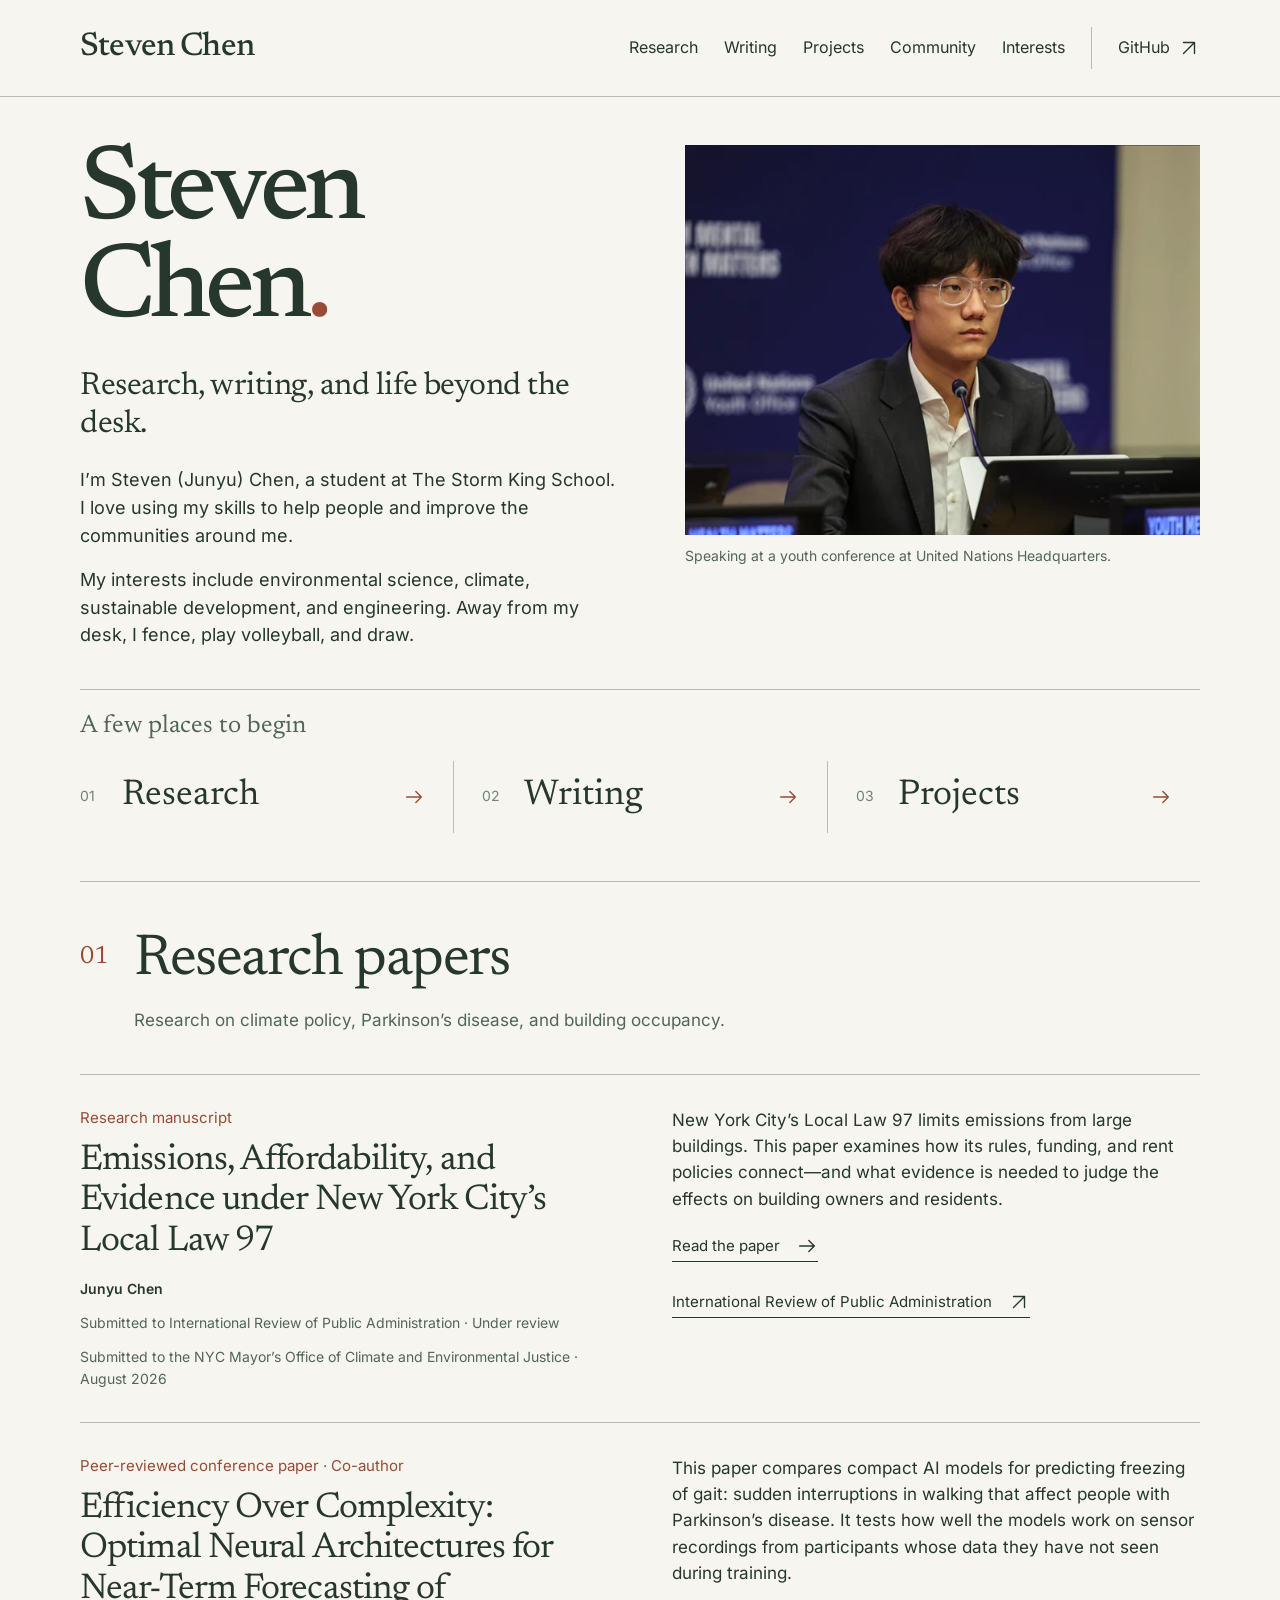
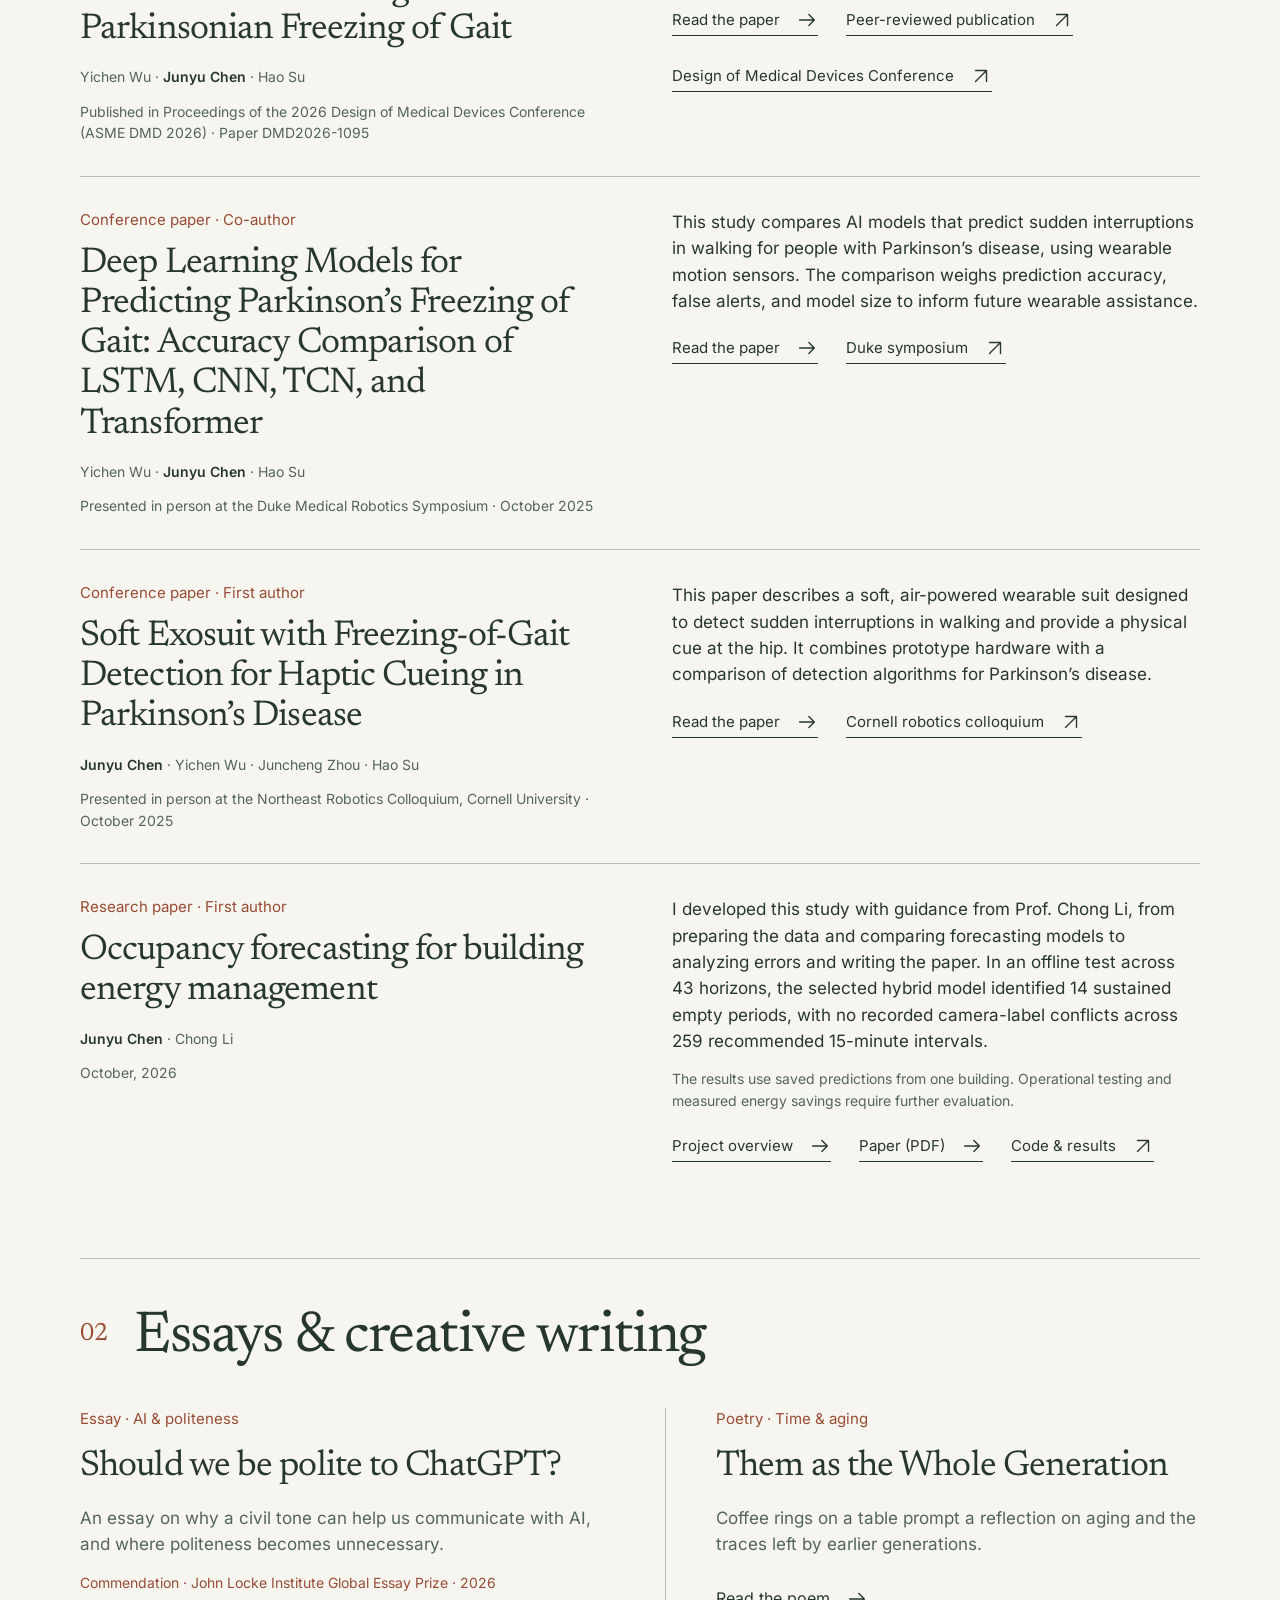
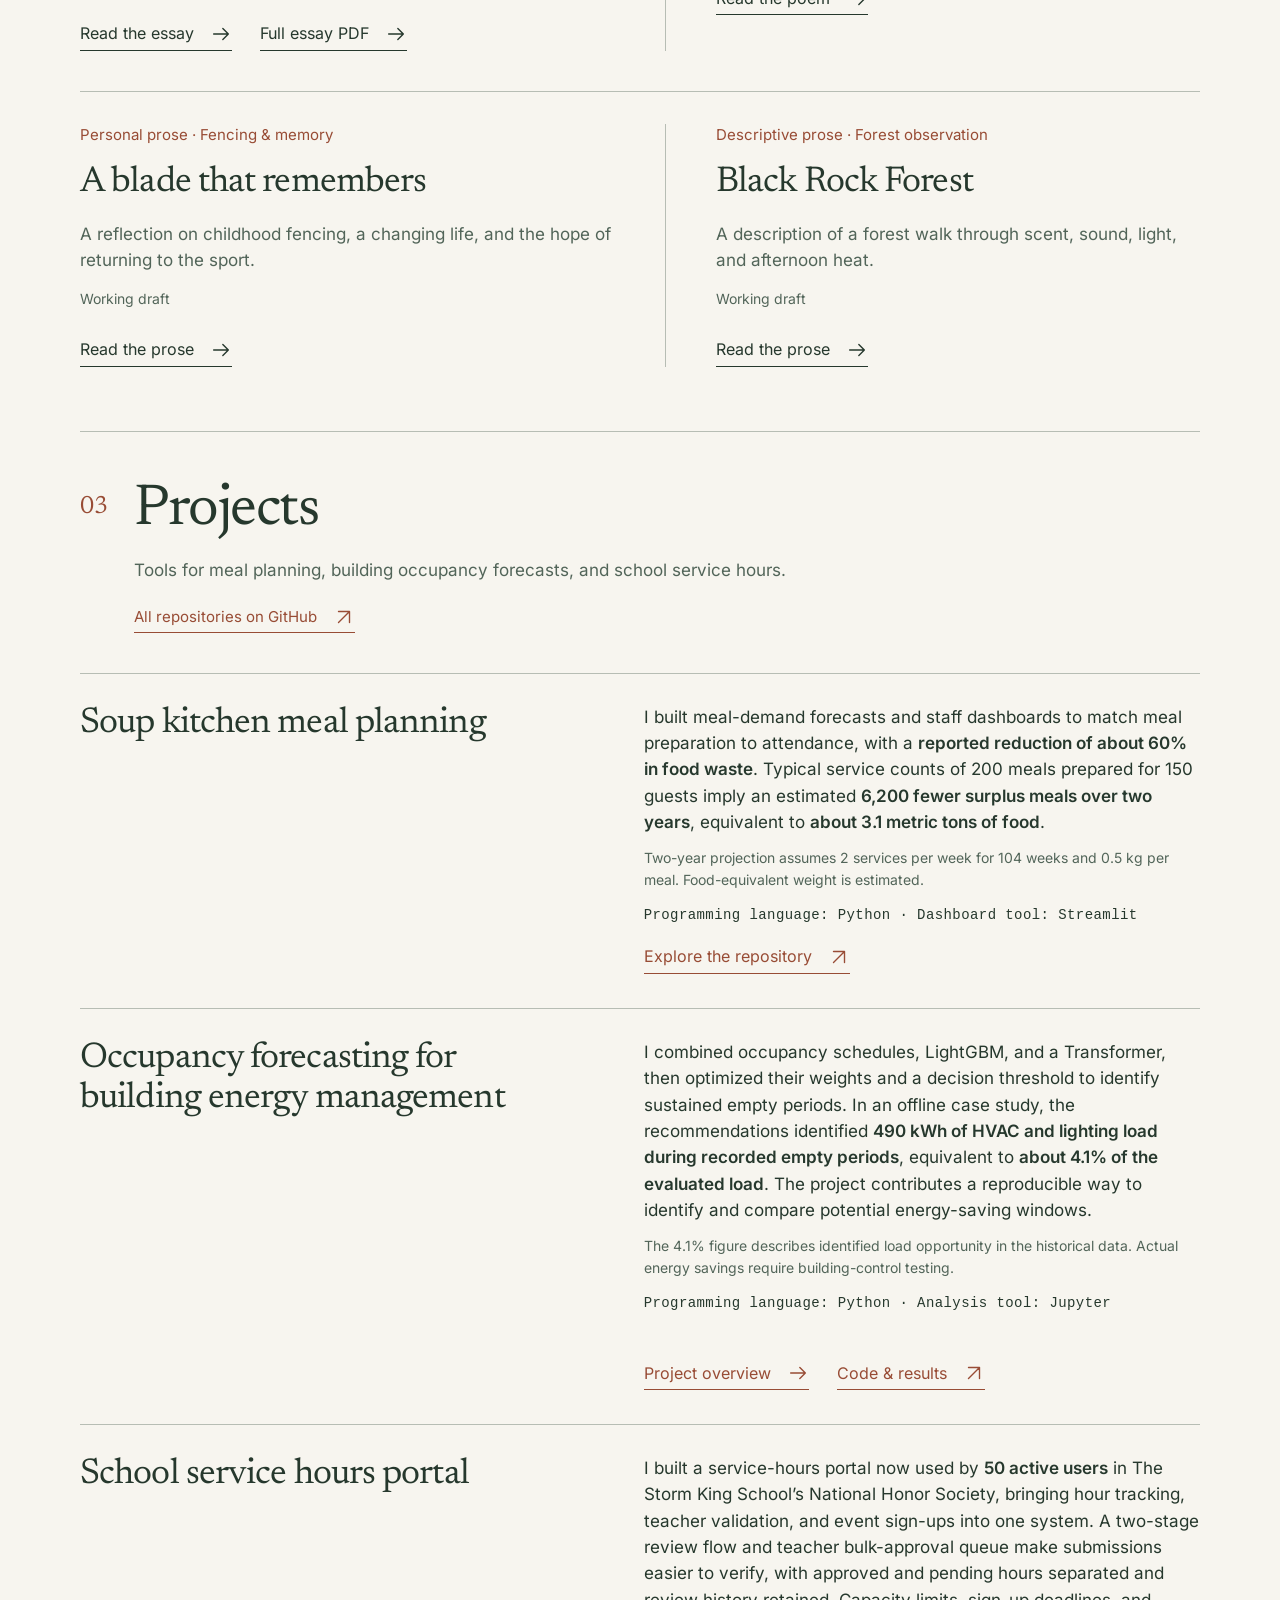
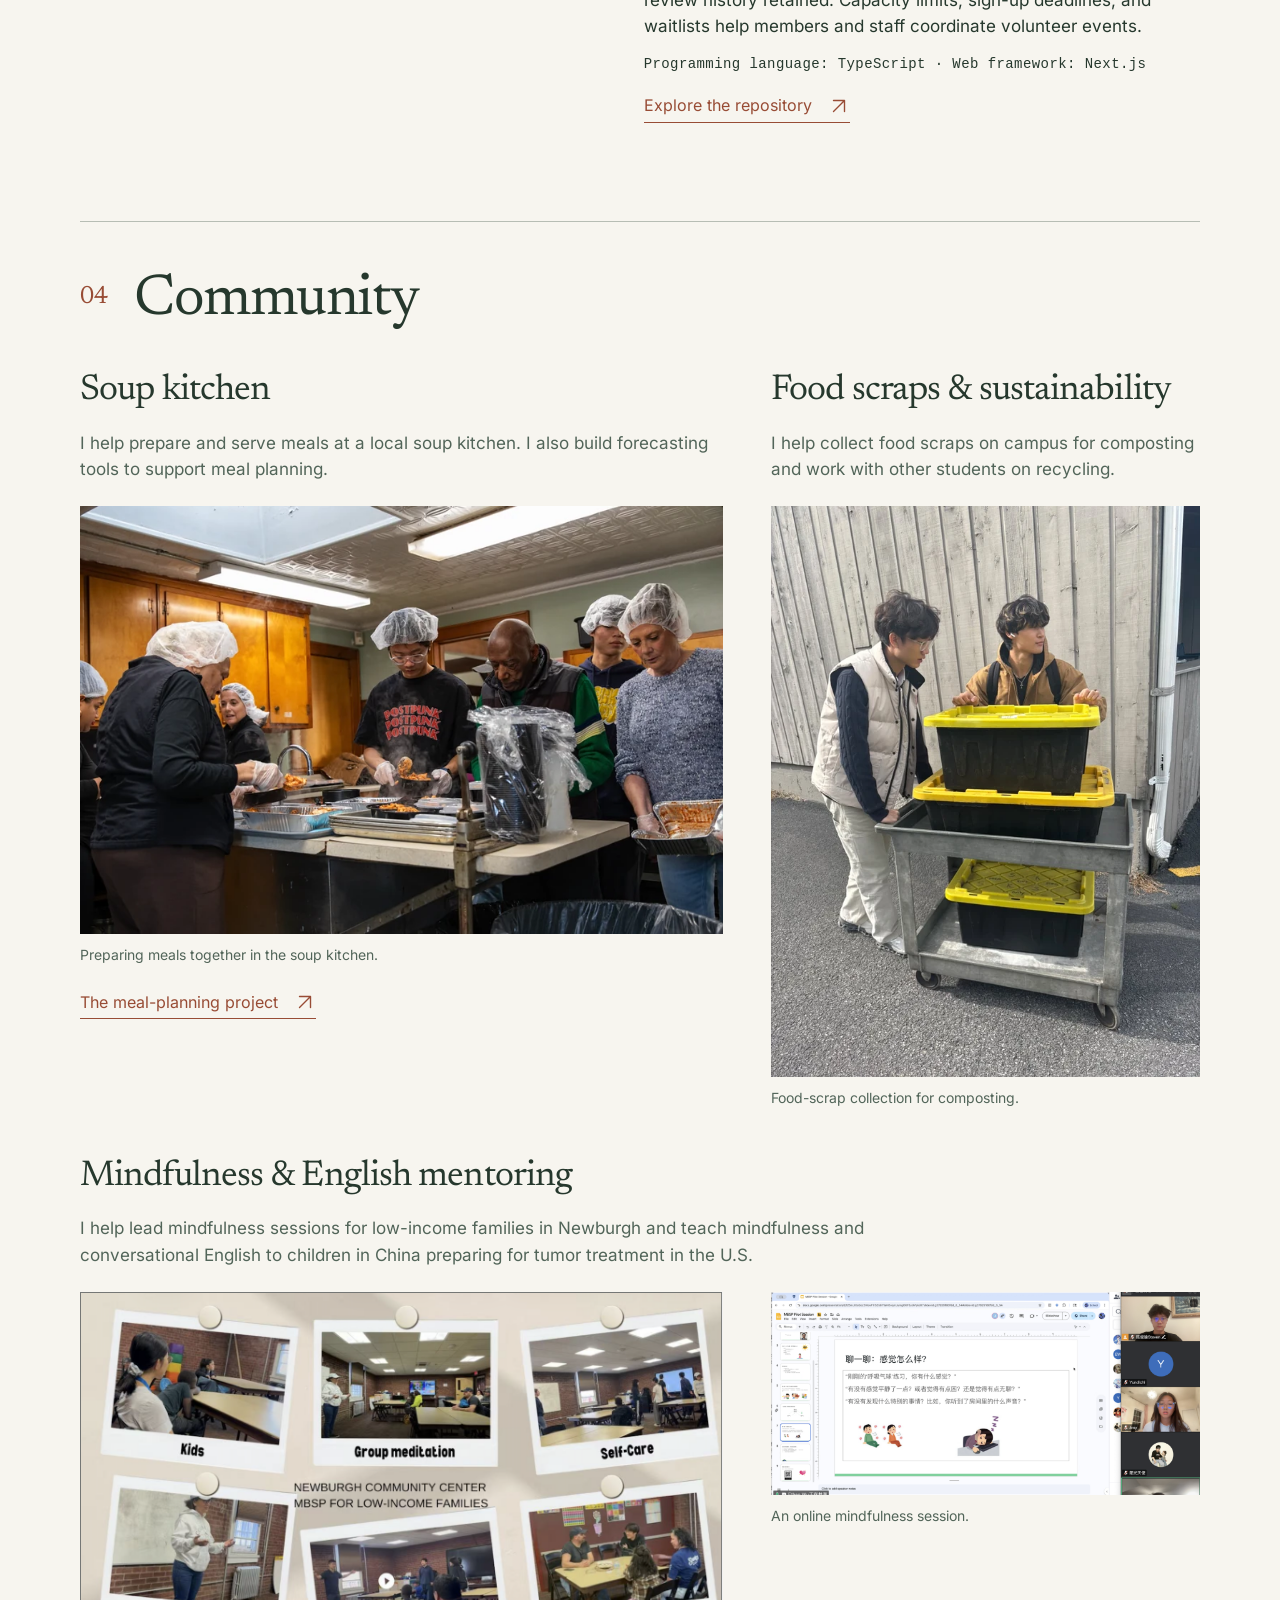
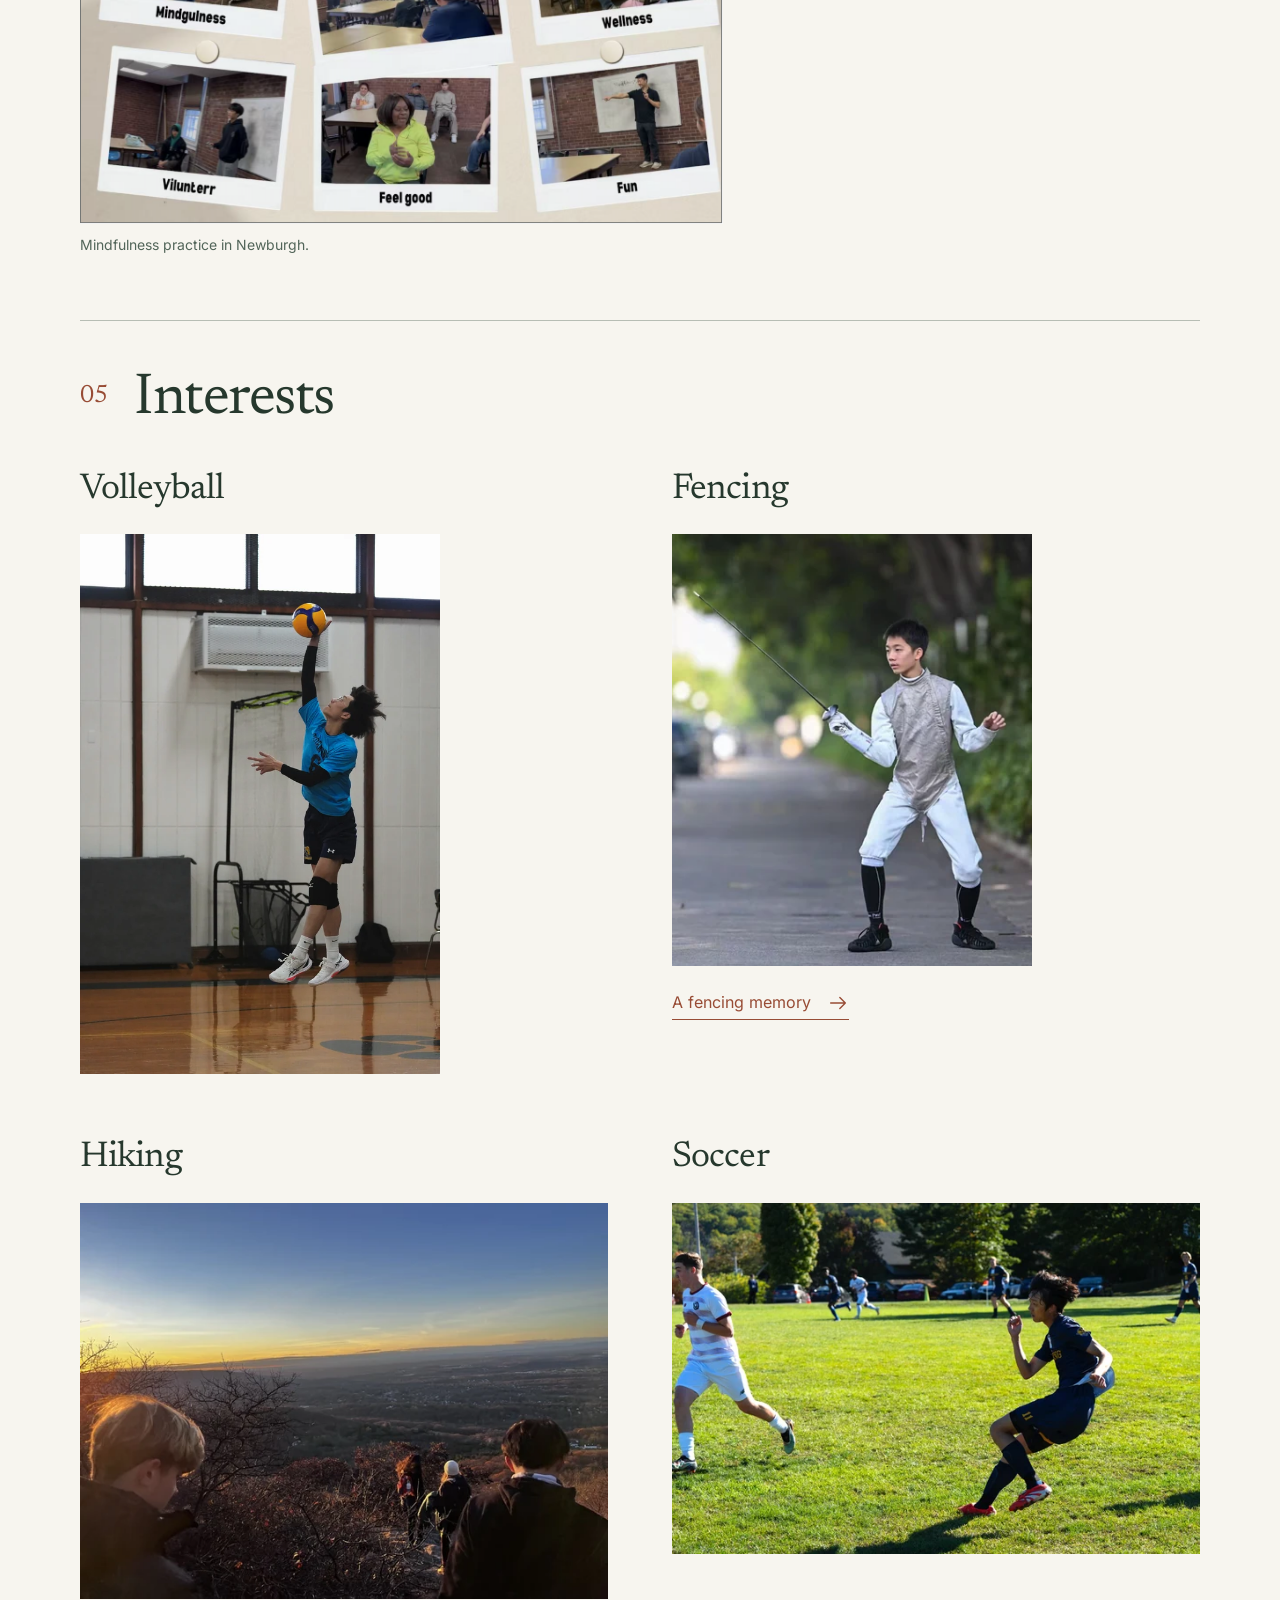
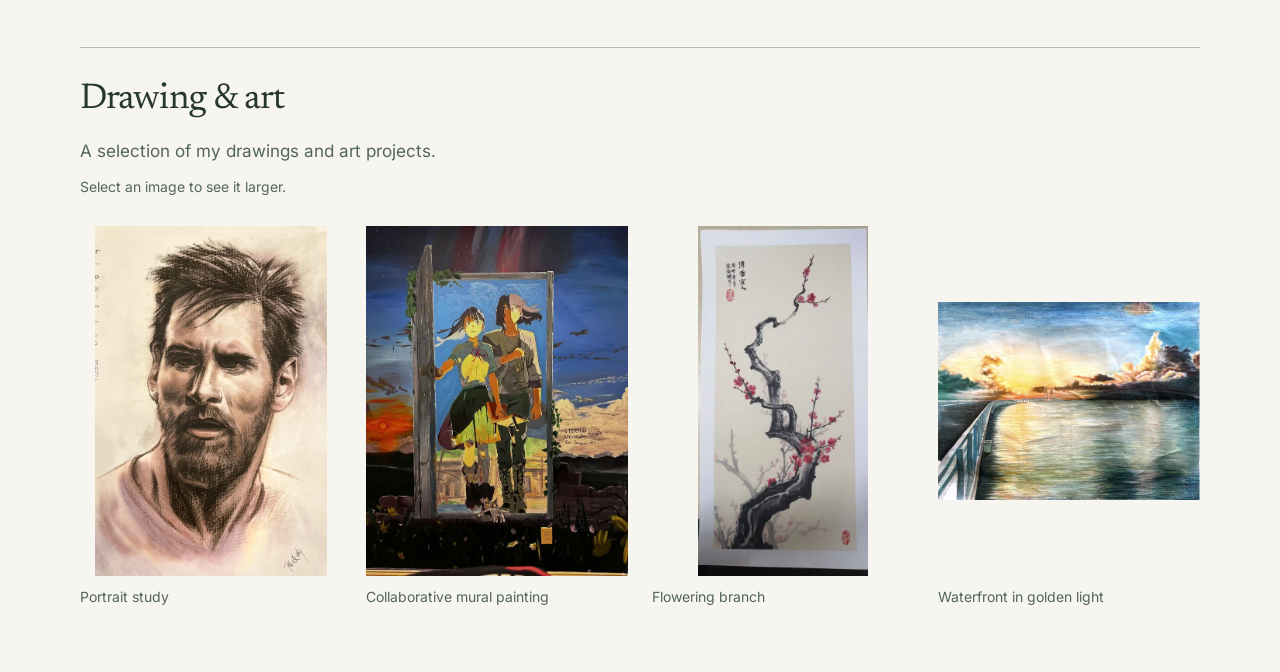
==== commit fb0632e1: "Combine mindfulness and English mentoring into one community activity" ====
--- a/index.html
+++ b/index.html
@@ -1 +1 @@
-<!doctype html><html lang="en"><head><meta charset="utf-8"><meta name="viewport" content="width=device-width, initial-scale=1"><title>Steven Chen — Research, writing &amp; life beyond the desk</title><meta name="description" content="Research, writing, projects, community work, and art by Steven (Junyu) Chen."><meta name="theme-color" content="#f7f5ef"><link rel="canonical" href="https://stevenchenjy.github.io/"><meta property="og:type" content="website"><meta property="og:title" content="Steven Chen — Research, writing &amp; life beyond the desk"><meta property="og:description" content="Research, writing, projects, community work, and art by Steven (Junyu) Chen."><meta property="og:url" content="https://stevenchenjy.github.io/"><link rel="icon" href="/favicon.svg" type="image/svg+xml"><link rel="stylesheet" href="/assets/fonts/fonts.css"><link rel="stylesheet" href="/style.css?v=e703e5945253"></head><body><a class="skip-link" href="#main">Skip to content</a><header class="site-header"><div class="wrap header-inner"><a class="wordmark" href="/" aria-label="Steven Chen home">Steven Chen</a><nav aria-label="Main navigation"><a href="/#research">Research</a><a href="/#writing">Writing</a><a href="/#projects">Projects</a><a href="/#community">Community</a><a href="/#interests">Interests</a><a class="nav-github" href="https://github.com/stevenchenjy" target="_blank" rel="noopener noreferrer">GitHub<svg class="arrow" viewBox="0 0 24 24" fill="none" aria-hidden="true"><path d="M6 18 18 6M6 6h12v12"/></svg></a></nav></div></header><main id="main"><section class="hero wrap" aria-labelledby="intro-title"><div class="hero-main"><h1 id="intro-title">Steven<br>Chen<span class="dot">.</span></h1><p class="hero-deck">Research, writing, and life beyond the desk.</p><div class="hero-copy"><p>I’m Steven (Junyu) Chen, a student at The Storm King School. I love using my skills to help people and improve the communities around me.</p><p>My interests include environmental science, climate, sustainable development, and engineering. Away from my desk, I fence, play volleyball, and draw.</p></div></div><figure class="hero-portrait"><img src="/assets/photos/headshot-1280.webp?v=5e644e6c373f" srcset="/assets/photos/headshot-640.webp?v=f470279121f8 640w, /assets/photos/headshot-1280.webp?v=5e644e6c373f 1280w" sizes="(max-width:760px) calc(100vw - 48px), (max-width:1100px) 42vw, 40vw" width="1280" height="969" alt="Steven Chen seated at a microphone, wearing a dark jacket and glasses, with a blue conference backdrop." fetchpriority="high" decoding="async"><figcaption>Speaking at a youth conference at United Nations Headquarters.</figcaption></figure><aside class="begin" aria-labelledby="begin-title"><h2 id="begin-title">A few places to begin</h2><div class="begin-links"><a href="#research"><span class="index">01</span><span>Research</span><svg class="arrow" viewBox="0 0 24 24" fill="none" aria-hidden="true"><path d="M4 12h16m-6-6 6 6-6 6"/></svg></a><a href="#writing"><span class="index">02</span><span>Writing</span><svg class="arrow" viewBox="0 0 24 24" fill="none" aria-hidden="true"><path d="M4 12h16m-6-6 6 6-6 6"/></svg></a><a href="#projects"><span class="index">03</span><span>Projects</span><svg class="arrow" viewBox="0 0 24 24" fill="none" aria-hidden="true"><path d="M4 12h16m-6-6 6 6-6 6"/></svg></a></div></aside></section><section id="research" class="section research wrap" aria-labelledby="research-title"><div class="section-header"><div class="section-heading"><span class="section-number" aria-hidden="true">01</span><h2 id="research-title">Research papers</h2></div><p class="section-deck">Research on climate policy, Parkinson’s disease, and building occupancy.</p></div><article class="paper-row" id="climate"><div class="paper-main"><p class="genre">Research manuscript</p><h3>Emissions, Affordability, and Evidence under New York City’s Local Law 97</h3><p class="authors"><strong>Junyu Chen</strong></p><p class="publication-venue">Submitted to International Review of Public Administration · Under review</p><p class="publication-venue">Submitted to the NYC Mayor’s Office of Climate and Environmental Justice · August 2026</p></div><div class="paper-detail"><p>New York City’s Local Law 97 limits emissions from large buildings. This paper examines how its rules, funding, and rent policies connect—and what evidence is needed to judge the effects on building owners and residents.</p><div class="paper-links"><a class="text-link" href="/papers/climate-policy.pdf">Read the paper<svg class="arrow" viewBox="0 0 24 24" fill="none" aria-hidden="true"><path d="M4 12h16m-6-6 6 6-6 6"/></svg></a><a class="text-link" href="https://www.tandfonline.com/journals/rrpa20" target="_blank" rel="noopener noreferrer">International Review of Public Administration<svg class="arrow" viewBox="0 0 24 24" fill="none" aria-hidden="true"><path d="M6 18 18 6M6 6h12v12"/></svg></a></div></div></article><article class="paper-row"><div class="paper-main"><p class="genre">Peer-reviewed conference paper · Co-author</p><h3>Efficiency Over Complexity: Optimal Neural Architectures for Near-Term Forecasting of Parkinsonian Freezing of Gait</h3><p class="authors">Yichen Wu · <strong>Junyu Chen</strong> · Hao Su</p><p class="publication-venue">Published in Proceedings of the 2026 Design of Medical Devices Conference (ASME DMD 2026) · Paper DMD2026-1095</p></div><div class="paper-detail"><p>This paper compares compact AI models for predicting freezing of gait: sudden interruptions in walking that affect people with Parkinson’s disease. It tests how well the models work on sensor recordings from participants whose data they have not seen during training.</p><div class="paper-links"><a class="text-link" href="/papers/efficiency-over-complexity.pdf">Read the paper<svg class="arrow" viewBox="0 0 24 24" fill="none" aria-hidden="true"><path d="M4 12h16m-6-6 6 6-6 6"/></svg></a><a class="text-link" href="https://doi.org/10.1115/DMD2026-1095" target="_blank" rel="noopener noreferrer">Peer-reviewed publication<svg class="arrow" viewBox="0 0 24 24" fill="none" aria-hidden="true"><path d="M6 18 18 6M6 6h12v12"/></svg></a><a class="text-link" href="https://dmd.umn.edu/2026/agenda" target="_blank" rel="noopener noreferrer">Design of Medical Devices Conference<svg class="arrow" viewBox="0 0 24 24" fill="none" aria-hidden="true"><path d="M6 18 18 6M6 6h12v12"/></svg></a></div></div></article><article class="paper-row"><div class="paper-main"><p class="genre">Conference paper · Co-author</p><h3>Deep Learning Models for Predicting Parkinson’s Freezing of Gait: Accuracy Comparison of LSTM, CNN, TCN, and Transformer</h3><p class="authors">Yichen Wu · <strong>Junyu Chen</strong> · Hao Su</p><p class="publication-venue">Presented in person at the Duke Medical Robotics Symposium · October 2025</p></div><div class="paper-detail"><p>This study compares AI models that predict sudden interruptions in walking for people with Parkinson’s disease, using wearable motion sensors. The comparison weighs prediction accuracy, false alerts, and model size to inform future wearable assistance.</p><div class="paper-links"><a class="text-link" href="/papers/deep-learning-freezing-of-gait.pdf">Read the paper<svg class="arrow" viewBox="0 0 24 24" fill="none" aria-hidden="true"><path d="M4 12h16m-6-6 6 6-6 6"/></svg></a><a class="text-link" href="https://calendar.duke.edu/show?fq=id%3ACAL-8a00ec8b-979413b9-0199-2f8e2d0d-00007fd2demobedework%40mysite.edu" target="_blank" rel="noopener noreferrer">Duke symposium<svg class="arrow" viewBox="0 0 24 24" fill="none" aria-hidden="true"><path d="M6 18 18 6M6 6h12v12"/></svg></a></div></div></article><article class="paper-row"><div class="paper-main"><p class="genre">Conference paper · First author</p><h3>Soft Exosuit with Freezing-of-Gait Detection for Haptic Cueing in Parkinson’s Disease</h3><p class="authors"><strong>Junyu Chen</strong> · Yichen Wu · Juncheng Zhou · Hao Su</p><p class="publication-venue">Presented in person at the Northeast Robotics Colloquium, Cornell University · October 2025</p></div><div class="paper-detail"><p>This paper describes a soft, air-powered wearable suit designed to detect sudden interruptions in walking and provide a physical cue at the hip. It combines prototype hardware with a comparison of detection algorithms for Parkinson’s disease.</p><div class="paper-links"><a class="text-link" href="/papers/soft-exosuit.pdf">Read the paper<svg class="arrow" viewBox="0 0 24 24" fill="none" aria-hidden="true"><path d="M4 12h16m-6-6 6 6-6 6"/></svg></a><a class="text-link" href="https://nerc2025.cis.cornell.edu/" target="_blank" rel="noopener noreferrer">Cornell robotics colloquium<svg class="arrow" viewBox="0 0 24 24" fill="none" aria-hidden="true"><path d="M6 18 18 6M6 6h12v12"/></svg></a></div></div></article><article class="paper-row" id="occupancy-forecasting"><div class="paper-main"><p class="genre">Research paper · First author</p><h3>Occupancy forecasting for building energy management</h3><p class="authors"><strong>Junyu Chen</strong> · Chong Li</p><p class="publication-venue">October, 2026</p></div><div class="paper-detail"><p>I developed this study with guidance from Prof. Chong Li, from preparing the data and comparing forecasting models to analyzing errors and writing the paper. In an offline test across 43 horizons, the selected hybrid model identified 14 sustained empty periods, with no recorded camera-label conflicts across 259 recommended 15-minute intervals.</p><p class="paper-note">The results use saved predictions from one building. Operational testing and measured energy savings require further evaluation.</p><div class="paper-links"><a class="text-link" href="/decision-aware-occupancy-forecasting/">Project overview<svg class="arrow" viewBox="0 0 24 24" fill="none" aria-hidden="true"><path d="M4 12h16m-6-6 6 6-6 6"/></svg></a><a class="text-link" href="/papers/occupancy-forecasting.pdf">Paper (PDF)<svg class="arrow" viewBox="0 0 24 24" fill="none" aria-hidden="true"><path d="M4 12h16m-6-6 6 6-6 6"/></svg></a><a class="text-link" href="https://github.com/stevenchenjy/decision-aware-occupancy-forecasting" target="_blank" rel="noopener noreferrer">Code &amp; results<svg class="arrow" viewBox="0 0 24 24" fill="none" aria-hidden="true"><path d="M6 18 18 6M6 6h12v12"/></svg></a></div></div></article></section><section id="writing" class="section wrap" aria-labelledby="writing-title"><div class="section-header"><div class="section-heading"><span class="section-number" aria-hidden="true">02</span><h2 id="writing-title">Essays &amp; creative writing</h2></div></div><div class="writing-features"><article class="writing-entry"><p class="genre">Essay · AI &amp; politeness</p><h3>Should we be polite to ChatGPT?</h3><p class="piece-description">An essay on why a civil tone can help us communicate with AI, and where politeness becomes unnecessary.</p><p class="recognition">Commendation · John Locke Institute Global Essay Prize · 2026</p><div class="feature-links"><a class="text-link" href="/writing/polite-to-chatgpt.html">Read the essay<svg class="arrow" viewBox="0 0 24 24" fill="none" aria-hidden="true"><path d="M4 12h16m-6-6 6 6-6 6"/></svg></a><a class="text-link" href="/papers/polite-to-chatgpt.pdf">Full essay PDF<svg class="arrow" viewBox="0 0 24 24" fill="none" aria-hidden="true"><path d="M4 12h16m-6-6 6 6-6 6"/></svg></a></div></article><article class="writing-entry"><p class="genre">Poetry · Time &amp; aging</p><h3>Them as the Whole Generation</h3><p class="piece-description">Coffee rings on a table prompt a reflection on aging and the traces left by earlier generations.</p><div class="feature-links"><a class="text-link" href="/writing/them-as-the-whole-generation.html">Read the poem<svg class="arrow" viewBox="0 0 24 24" fill="none" aria-hidden="true"><path d="M4 12h16m-6-6 6 6-6 6"/></svg></a></div></article></div><div class="sketches"><article class="writing-entry"><p class="genre">Personal prose · Fencing &amp; memory</p><h3>A blade that remembers</h3><p class="piece-description">A reflection on childhood fencing, a changing life, and the hope of returning to the sport.</p><p class="piece-status">Working draft</p><div class="feature-links"><a class="text-link" href="/writing/a-blade-that-remembers.html">Read the prose<svg class="arrow" viewBox="0 0 24 24" fill="none" aria-hidden="true"><path d="M4 12h16m-6-6 6 6-6 6"/></svg></a></div></article><article class="writing-entry"><p class="genre">Descriptive prose · Forest observation</p><h3>Black Rock Forest</h3><p class="piece-description">A description of a forest walk through scent, sound, light, and afternoon heat.</p><p class="piece-status">Working draft</p><div class="feature-links"><a class="text-link" href="/writing/black-rock-forest.html">Read the prose<svg class="arrow" viewBox="0 0 24 24" fill="none" aria-hidden="true"><path d="M4 12h16m-6-6 6 6-6 6"/></svg></a></div></article></div></section><section id="projects" class="section wrap" aria-labelledby="projects-title"><div class="section-header"><div class="section-heading"><span class="section-number" aria-hidden="true">03</span><h2 id="projects-title">Projects</h2></div><p class="section-deck">Tools for meal planning, building occupancy forecasts, and school service hours.</p><div class="section-action"><a class="text-link" href="https://github.com/stevenchenjy" target="_blank" rel="noopener noreferrer">All repositories on GitHub<svg class="arrow" viewBox="0 0 24 24" fill="none" aria-hidden="true"><path d="M6 18 18 6M6 6h12v12"/></svg></a></div></div><article class="project-row"><h3>Soup kitchen meal planning</h3><div><p>I built meal-demand forecasts and staff dashboards to match meal preparation to attendance, with a <strong>reported reduction of about 60% in food waste</strong>. Typical service counts of 200 meals prepared for 150 guests imply an estimated <strong>6,200 fewer surplus meals over two years</strong>, equivalent to <strong>about 3.1 metric tons of food</strong>. </p><p class="impact-note">Two-year projection assumes 2 services per week for 104 weeks and 0.5 kg per meal. Food-equivalent weight is estimated.</p><p class="tech">Programming language: Python · Dashboard tool: Streamlit</p><a class="text-link" href="https://github.com/stevenchenjy/soup-kitchen-forecast" target="_blank" rel="noopener noreferrer">Explore the repository<svg class="arrow" viewBox="0 0 24 24" fill="none" aria-hidden="true"><path d="M6 18 18 6M6 6h12v12"/></svg></a></div></article><article class="project-row" id="occupancy-project"><h3>Occupancy forecasting for building energy management</h3><div><p>I combined occupancy schedules, LightGBM, and a Transformer, then optimized their weights and a decision threshold to identify sustained empty periods. In an offline case study, the recommendations identified <strong>490 kWh of HVAC and lighting load during recorded empty periods</strong>, equivalent to <strong>about 4.1% of the evaluated load</strong>. The project contributes a reproducible way to identify and compare potential energy-saving windows.</p><p class="impact-note">The 4.1% figure describes identified load opportunity in the historical data. Actual energy savings require building-control testing.</p><p class="tech">Programming language: Python · Analysis tool: Jupyter</p><div class="feature-links"><a class="text-link" href="/decision-aware-occupancy-forecasting/">Project overview<svg class="arrow" viewBox="0 0 24 24" fill="none" aria-hidden="true"><path d="M4 12h16m-6-6 6 6-6 6"/></svg></a><a class="text-link" href="https://github.com/stevenchenjy/decision-aware-occupancy-forecasting" target="_blank" rel="noopener noreferrer">Code &amp; results<svg class="arrow" viewBox="0 0 24 24" fill="none" aria-hidden="true"><path d="M6 18 18 6M6 6h12v12"/></svg></a></div></div></article><article class="project-row"><h3>School service hours portal</h3><div><p>I built a service-hours portal now used by <strong>50 active users</strong> in The Storm King School’s National Honor Society, bringing hour tracking, teacher validation, and event sign-ups into one system. A two-stage review flow and teacher bulk-approval queue make submissions easier to verify, with approved and pending hours separated and review history retained. Capacity limits, sign-up deadlines, and waitlists help members and staff coordinate volunteer events.</p><p class="tech">Programming language: TypeScript · Web framework: Next.js</p><a class="text-link" href="https://github.com/stevenchenjy/SKS-NHS-Hours" target="_blank" rel="noopener noreferrer">Explore the repository<svg class="arrow" viewBox="0 0 24 24" fill="none" aria-hidden="true"><path d="M6 18 18 6M6 6h12v12"/></svg></a></div></article></section><section id="community" class="section wrap" aria-labelledby="community-title"><div class="section-header"><div class="section-heading"><span class="section-number" aria-hidden="true">04</span><h2 id="community-title">Community</h2></div></div><div class="community-grid"><article class="photo-story"><h3>Soup kitchen</h3><p class="story-description">I help prepare and serve meals at a local soup kitchen. I also build forecasting tools to support meal planning.</p><figure><img src="/assets/photos/soup-kitchen-1600.webp?v=d1131804bcde" srcset="/assets/photos/soup-kitchen-800.webp?v=b5c2545e34e2 800w, /assets/photos/soup-kitchen-1600.webp?v=d1131804bcde 1600w" sizes="(max-width:760px) calc(100vw - 48px), 52vw" width="1600" height="1064" alt="Volunteers wearing hairnets and gloves portion hot food into meal containers at a kitchen counter." loading="lazy" decoding="async"><figcaption>Preparing meals together in the soup kitchen.</figcaption></figure><a class="text-link" href="https://github.com/stevenchenjy/soup-kitchen-forecast" target="_blank" rel="noopener noreferrer">The meal-planning project<svg class="arrow" viewBox="0 0 24 24" fill="none" aria-hidden="true"><path d="M6 18 18 6M6 6h12v12"/></svg></a></article><article class="photo-story"><h3>Food scraps &amp; sustainability</h3><p class="story-description">I help collect food scraps on campus for composting and work with other students on recycling.</p><figure><img src="/assets/photos/food-scraps-1180.webp?v=86aeeba21b8f" srcset="/assets/photos/food-scraps-600.webp?v=7ef13ef03bf2 600w, /assets/photos/food-scraps-1180.webp?v=86aeeba21b8f 1180w" sizes="(max-width:760px) calc(100vw - 48px), 35vw" width="1180" height="1572" alt="Two people stand beside a wheeled cart of black food-scrap bins with yellow lids." loading="lazy" decoding="async"><figcaption>Food-scrap collection for composting.</figcaption></figure></article><article class="photo-story" id="newburgh-mindfulness"><h3>Mindfulness in Newburgh</h3><p class="story-description">I help lead mindfulness sessions for low-income families at the Newburgh Community Center.</p><figure><img src="/assets/photos/newburgh-mindfulness.webp?v=5cf3ae85347c" width="1376" height="1138" alt="A collage of mindfulness activities at the Newburgh Community Center." loading="lazy" decoding="async"><figcaption>Mindfulness practice in Newburgh.</figcaption></figure></article><article class="photo-story" id="china-mentoring"><h3>Mindfulness &amp; English mentoring</h3><p class="story-description">I teach mindfulness and conversational English to children in China with tumors as they prepare for treatment in the U.S.</p><figure><img src="/assets/photos/china-mindfulness-english.webp?v=4d03b1dfa6bd" width="1370" height="648" alt="An online mindfulness session with shared slides and participants." loading="lazy" decoding="async"><figcaption>An online mindfulness session.</figcaption></figure></article></div></section><section id="interests" class="section wrap" aria-labelledby="interests-title"><div class="section-header"><div class="section-heading"><span class="section-number" aria-hidden="true">05</span><h2 id="interests-title">Interests</h2></div></div><div class="sports-grid"><article class="photo-story"><h3>Volleyball</h3><figure class="sports-photo"><img src="/assets/photos/volleyball-1200.webp?v=1ce38ed6b803" srcset="/assets/photos/volleyball-600.webp?v=ea412898b21d 600w, /assets/photos/volleyball-1200.webp?v=1ce38ed6b803 1200w" sizes="(max-width:410px) calc(100vw - 48px), 360px" width="1200" height="1800" alt="A player in a blue jersey jumps toward a volleyball in an indoor gym, with the ball and full player visible." loading="lazy" decoding="async"></figure></article><article class="photo-story"><h3>Fencing</h3><figure class="sports-photo fencing-photo"><img src="/assets/photos/fencing-1200.webp?v=c47aeca4b5b2" srcset="/assets/photos/fencing-600.webp?v=ea8bdb3bba9c 600w, /assets/photos/fencing-1200.webp?v=c47aeca4b5b2 1200w" sizes="(max-width:410px) calc(100vw - 48px), 360px" width="1200" height="918" alt="Steven in a fencing uniform holds a foil while standing on a tree-lined path." loading="lazy" decoding="async"></figure><a class="text-link" href="/writing/a-blade-that-remembers.html">A fencing memory<svg class="arrow" viewBox="0 0 24 24" fill="none" aria-hidden="true"><path d="M4 12h16m-6-6 6 6-6 6"/></svg></a></article><article class="photo-story hiking-story"><h3>Hiking</h3><figure class="hiking-photo"><img src="/assets/photos/hiking-1200.webp?v=03af43bb2542" srcset="/assets/photos/hiking-600.webp?v=071f4b2bf918 600w, /assets/photos/hiking-1200.webp?v=03af43bb2542 1024w" sizes="(max-width:760px) calc(100vw - 48px), 45vw" width="1024" height="768" alt="Four hikers descend a rocky trail above a valley under a blue and golden sky." loading="lazy" decoding="async"></figure></article><article class="photo-story soccer-story"><h3>Soccer</h3><figure class="soccer-photo"><img src="/assets/photos/soccer-1200.webp?v=b01445fd7c96" srcset="/assets/photos/soccer-600.webp?v=f979e887320c 600w, /assets/photos/soccer-1200.webp?v=b01445fd7c96 1200w" sizes="(max-width:760px) calc(100vw - 48px), 45vw" width="1200" height="798" alt="A soccer player in a blue number 11 uniform runs on a grass field during a match." loading="lazy" decoding="async"></figure></article></div><article class="art-collection" aria-labelledby="art-title"><h3 id="art-title">Drawing &amp; art</h3><p class="story-description">A selection of my drawings and art projects.</p><p class="gallery-instruction">Select an image to see it larger.</p><div class="art-gallery"><figure><a class="art-image-link" href="/assets/photos/portrait-study-full.webp" aria-label="Enlarge: Portrait study"><img src="/assets/photos/portrait-study-preview.webp" width="597" height="900" alt="Portrait of a bearded man with swept hair, shaded in dark textured lines and muted pink and brown tones." loading="lazy" decoding="async"></a><figcaption>Portrait study</figcaption></figure><figure><a class="art-image-link" href="/assets/photos/mural-painting-full.webp" aria-label="Enlarge: Collaborative mural painting"><img src="/assets/photos/mural-painting-preview.webp" width="675" height="900" alt="A wall mural of two illustrated figures in an open doorway, surrounded by a blue sky, golden clouds, and flowers." loading="lazy" decoding="async"></a><figcaption>Collaborative mural painting</figcaption></figure><figure><a class="art-image-link" href="/assets/photos/flowering-branch-full.webp" aria-label="Enlarge: Flowering branch"><img src="/assets/photos/flowering-branch-preview.webp" width="438" height="900" alt="A tall painting of a twisting dark branch with red blossoms, Chinese calligraphy at the upper left, and red seals." loading="lazy" decoding="async"></a><figcaption>Flowering branch</figcaption></figure><figure><a class="art-image-link" href="/assets/photos/waterfront-full.webp" aria-label="Enlarge: Waterfront in golden light"><img src="/assets/photos/waterfront-preview.webp" width="900" height="678" alt="A waterfront scene with a curving white-railed walkway, yellow-orange light reflected on blue-green water, and dramatic clouds." loading="lazy" decoding="async"></a><figcaption>Waterfront in golden light</figcaption></figure></div></article></section></main></body></html>+<!doctype html><html lang="en"><head><meta charset="utf-8"><meta name="viewport" content="width=device-width, initial-scale=1"><title>Steven Chen — Research, writing &amp; life beyond the desk</title><meta name="description" content="Research, writing, projects, community work, and art by Steven (Junyu) Chen."><meta name="theme-color" content="#f7f5ef"><link rel="canonical" href="https://stevenchenjy.github.io/"><meta property="og:type" content="website"><meta property="og:title" content="Steven Chen — Research, writing &amp; life beyond the desk"><meta property="og:description" content="Research, writing, projects, community work, and art by Steven (Junyu) Chen."><meta property="og:url" content="https://stevenchenjy.github.io/"><link rel="icon" href="/favicon.svg" type="image/svg+xml"><link rel="stylesheet" href="/assets/fonts/fonts.css"><link rel="stylesheet" href="/style.css?v=3245e1c85b13"></head><body><a class="skip-link" href="#main">Skip to content</a><header class="site-header"><div class="wrap header-inner"><a class="wordmark" href="/" aria-label="Steven Chen home">Steven Chen</a><nav aria-label="Main navigation"><a href="/#research">Research</a><a href="/#writing">Writing</a><a href="/#projects">Projects</a><a href="/#community">Community</a><a href="/#interests">Interests</a><a class="nav-github" href="https://github.com/stevenchenjy" target="_blank" rel="noopener noreferrer">GitHub<svg class="arrow" viewBox="0 0 24 24" fill="none" aria-hidden="true"><path d="M6 18 18 6M6 6h12v12"/></svg></a></nav></div></header><main id="main"><section class="hero wrap" aria-labelledby="intro-title"><div class="hero-main"><h1 id="intro-title">Steven<br>Chen<span class="dot">.</span></h1><p class="hero-deck">Research, writing, and life beyond the desk.</p><div class="hero-copy"><p>I’m Steven (Junyu) Chen, a student at The Storm King School. I love using my skills to help people and improve the communities around me.</p><p>My interests include environmental science, climate, sustainable development, and engineering. Away from my desk, I fence, play volleyball, and draw.</p></div></div><figure class="hero-portrait"><img src="/assets/photos/headshot-1280.webp?v=5e644e6c373f" srcset="/assets/photos/headshot-640.webp?v=f470279121f8 640w, /assets/photos/headshot-1280.webp?v=5e644e6c373f 1280w" sizes="(max-width:760px) calc(100vw - 48px), (max-width:1100px) 42vw, 40vw" width="1280" height="969" alt="Steven Chen seated at a microphone, wearing a dark jacket and glasses, with a blue conference backdrop." fetchpriority="high" decoding="async"><figcaption>Speaking at a youth conference at United Nations Headquarters.</figcaption></figure><aside class="begin" aria-labelledby="begin-title"><h2 id="begin-title">A few places to begin</h2><div class="begin-links"><a href="#research"><span class="index">01</span><span>Research</span><svg class="arrow" viewBox="0 0 24 24" fill="none" aria-hidden="true"><path d="M4 12h16m-6-6 6 6-6 6"/></svg></a><a href="#writing"><span class="index">02</span><span>Writing</span><svg class="arrow" viewBox="0 0 24 24" fill="none" aria-hidden="true"><path d="M4 12h16m-6-6 6 6-6 6"/></svg></a><a href="#projects"><span class="index">03</span><span>Projects</span><svg class="arrow" viewBox="0 0 24 24" fill="none" aria-hidden="true"><path d="M4 12h16m-6-6 6 6-6 6"/></svg></a></div></aside></section><section id="research" class="section research wrap" aria-labelledby="research-title"><div class="section-header"><div class="section-heading"><span class="section-number" aria-hidden="true">01</span><h2 id="research-title">Research papers</h2></div><p class="section-deck">Research on climate policy, Parkinson’s disease, and building occupancy.</p></div><article class="paper-row" id="climate"><div class="paper-main"><p class="genre">Research manuscript</p><h3>Emissions, Affordability, and Evidence under New York City’s Local Law 97</h3><p class="authors"><strong>Junyu Chen</strong></p><p class="publication-venue">Submitted to International Review of Public Administration · Under review</p><p class="publication-venue">Submitted to the NYC Mayor’s Office of Climate and Environmental Justice · August 2026</p></div><div class="paper-detail"><p>New York City’s Local Law 97 limits emissions from large buildings. This paper examines how its rules, funding, and rent policies connect—and what evidence is needed to judge the effects on building owners and residents.</p><div class="paper-links"><a class="text-link" href="/papers/climate-policy.pdf">Read the paper<svg class="arrow" viewBox="0 0 24 24" fill="none" aria-hidden="true"><path d="M4 12h16m-6-6 6 6-6 6"/></svg></a><a class="text-link" href="https://www.tandfonline.com/journals/rrpa20" target="_blank" rel="noopener noreferrer">International Review of Public Administration<svg class="arrow" viewBox="0 0 24 24" fill="none" aria-hidden="true"><path d="M6 18 18 6M6 6h12v12"/></svg></a></div></div></article><article class="paper-row"><div class="paper-main"><p class="genre">Peer-reviewed conference paper · Co-author</p><h3>Efficiency Over Complexity: Optimal Neural Architectures for Near-Term Forecasting of Parkinsonian Freezing of Gait</h3><p class="authors">Yichen Wu · <strong>Junyu Chen</strong> · Hao Su</p><p class="publication-venue">Published in Proceedings of the 2026 Design of Medical Devices Conference (ASME DMD 2026) · Paper DMD2026-1095</p></div><div class="paper-detail"><p>This paper compares compact AI models for predicting freezing of gait: sudden interruptions in walking that affect people with Parkinson’s disease. It tests how well the models work on sensor recordings from participants whose data they have not seen during training.</p><div class="paper-links"><a class="text-link" href="/papers/efficiency-over-complexity.pdf">Read the paper<svg class="arrow" viewBox="0 0 24 24" fill="none" aria-hidden="true"><path d="M4 12h16m-6-6 6 6-6 6"/></svg></a><a class="text-link" href="https://doi.org/10.1115/DMD2026-1095" target="_blank" rel="noopener noreferrer">Peer-reviewed publication<svg class="arrow" viewBox="0 0 24 24" fill="none" aria-hidden="true"><path d="M6 18 18 6M6 6h12v12"/></svg></a><a class="text-link" href="https://dmd.umn.edu/2026/agenda" target="_blank" rel="noopener noreferrer">Design of Medical Devices Conference<svg class="arrow" viewBox="0 0 24 24" fill="none" aria-hidden="true"><path d="M6 18 18 6M6 6h12v12"/></svg></a></div></div></article><article class="paper-row"><div class="paper-main"><p class="genre">Conference paper · Co-author</p><h3>Deep Learning Models for Predicting Parkinson’s Freezing of Gait: Accuracy Comparison of LSTM, CNN, TCN, and Transformer</h3><p class="authors">Yichen Wu · <strong>Junyu Chen</strong> · Hao Su</p><p class="publication-venue">Presented in person at the Duke Medical Robotics Symposium · October 2025</p></div><div class="paper-detail"><p>This study compares AI models that predict sudden interruptions in walking for people with Parkinson’s disease, using wearable motion sensors. The comparison weighs prediction accuracy, false alerts, and model size to inform future wearable assistance.</p><div class="paper-links"><a class="text-link" href="/papers/deep-learning-freezing-of-gait.pdf">Read the paper<svg class="arrow" viewBox="0 0 24 24" fill="none" aria-hidden="true"><path d="M4 12h16m-6-6 6 6-6 6"/></svg></a><a class="text-link" href="https://calendar.duke.edu/show?fq=id%3ACAL-8a00ec8b-979413b9-0199-2f8e2d0d-00007fd2demobedework%40mysite.edu" target="_blank" rel="noopener noreferrer">Duke symposium<svg class="arrow" viewBox="0 0 24 24" fill="none" aria-hidden="true"><path d="M6 18 18 6M6 6h12v12"/></svg></a></div></div></article><article class="paper-row"><div class="paper-main"><p class="genre">Conference paper · First author</p><h3>Soft Exosuit with Freezing-of-Gait Detection for Haptic Cueing in Parkinson’s Disease</h3><p class="authors"><strong>Junyu Chen</strong> · Yichen Wu · Juncheng Zhou · Hao Su</p><p class="publication-venue">Presented in person at the Northeast Robotics Colloquium, Cornell University · October 2025</p></div><div class="paper-detail"><p>This paper describes a soft, air-powered wearable suit designed to detect sudden interruptions in walking and provide a physical cue at the hip. It combines prototype hardware with a comparison of detection algorithms for Parkinson’s disease.</p><div class="paper-links"><a class="text-link" href="/papers/soft-exosuit.pdf">Read the paper<svg class="arrow" viewBox="0 0 24 24" fill="none" aria-hidden="true"><path d="M4 12h16m-6-6 6 6-6 6"/></svg></a><a class="text-link" href="https://nerc2025.cis.cornell.edu/" target="_blank" rel="noopener noreferrer">Cornell robotics colloquium<svg class="arrow" viewBox="0 0 24 24" fill="none" aria-hidden="true"><path d="M6 18 18 6M6 6h12v12"/></svg></a></div></div></article><article class="paper-row" id="occupancy-forecasting"><div class="paper-main"><p class="genre">Research paper · First author</p><h3>Occupancy forecasting for building energy management</h3><p class="authors"><strong>Junyu Chen</strong> · Chong Li</p><p class="publication-venue">October, 2026</p></div><div class="paper-detail"><p>I developed this study with guidance from Prof. Chong Li, from preparing the data and comparing forecasting models to analyzing errors and writing the paper. In an offline test across 43 horizons, the selected hybrid model identified 14 sustained empty periods, with no recorded camera-label conflicts across 259 recommended 15-minute intervals.</p><p class="paper-note">The results use saved predictions from one building. Operational testing and measured energy savings require further evaluation.</p><div class="paper-links"><a class="text-link" href="/decision-aware-occupancy-forecasting/">Project overview<svg class="arrow" viewBox="0 0 24 24" fill="none" aria-hidden="true"><path d="M4 12h16m-6-6 6 6-6 6"/></svg></a><a class="text-link" href="/papers/occupancy-forecasting.pdf">Paper (PDF)<svg class="arrow" viewBox="0 0 24 24" fill="none" aria-hidden="true"><path d="M4 12h16m-6-6 6 6-6 6"/></svg></a><a class="text-link" href="https://github.com/stevenchenjy/decision-aware-occupancy-forecasting" target="_blank" rel="noopener noreferrer">Code &amp; results<svg class="arrow" viewBox="0 0 24 24" fill="none" aria-hidden="true"><path d="M6 18 18 6M6 6h12v12"/></svg></a></div></div></article></section><section id="writing" class="section wrap" aria-labelledby="writing-title"><div class="section-header"><div class="section-heading"><span class="section-number" aria-hidden="true">02</span><h2 id="writing-title">Essays &amp; creative writing</h2></div></div><div class="writing-features"><article class="writing-entry"><p class="genre">Essay · AI &amp; politeness</p><h3>Should we be polite to ChatGPT?</h3><p class="piece-description">An essay on why a civil tone can help us communicate with AI, and where politeness becomes unnecessary.</p><p class="recognition">Commendation · John Locke Institute Global Essay Prize · 2026</p><div class="feature-links"><a class="text-link" href="/writing/polite-to-chatgpt.html">Read the essay<svg class="arrow" viewBox="0 0 24 24" fill="none" aria-hidden="true"><path d="M4 12h16m-6-6 6 6-6 6"/></svg></a><a class="text-link" href="/papers/polite-to-chatgpt.pdf">Full essay PDF<svg class="arrow" viewBox="0 0 24 24" fill="none" aria-hidden="true"><path d="M4 12h16m-6-6 6 6-6 6"/></svg></a></div></article><article class="writing-entry"><p class="genre">Poetry · Time &amp; aging</p><h3>Them as the Whole Generation</h3><p class="piece-description">Coffee rings on a table prompt a reflection on aging and the traces left by earlier generations.</p><div class="feature-links"><a class="text-link" href="/writing/them-as-the-whole-generation.html">Read the poem<svg class="arrow" viewBox="0 0 24 24" fill="none" aria-hidden="true"><path d="M4 12h16m-6-6 6 6-6 6"/></svg></a></div></article></div><div class="sketches"><article class="writing-entry"><p class="genre">Personal prose · Fencing &amp; memory</p><h3>A blade that remembers</h3><p class="piece-description">A reflection on childhood fencing, a changing life, and the hope of returning to the sport.</p><p class="piece-status">Working draft</p><div class="feature-links"><a class="text-link" href="/writing/a-blade-that-remembers.html">Read the prose<svg class="arrow" viewBox="0 0 24 24" fill="none" aria-hidden="true"><path d="M4 12h16m-6-6 6 6-6 6"/></svg></a></div></article><article class="writing-entry"><p class="genre">Descriptive prose · Forest observation</p><h3>Black Rock Forest</h3><p class="piece-description">A description of a forest walk through scent, sound, light, and afternoon heat.</p><p class="piece-status">Working draft</p><div class="feature-links"><a class="text-link" href="/writing/black-rock-forest.html">Read the prose<svg class="arrow" viewBox="0 0 24 24" fill="none" aria-hidden="true"><path d="M4 12h16m-6-6 6 6-6 6"/></svg></a></div></article></div></section><section id="projects" class="section wrap" aria-labelledby="projects-title"><div class="section-header"><div class="section-heading"><span class="section-number" aria-hidden="true">03</span><h2 id="projects-title">Projects</h2></div><p class="section-deck">Tools for meal planning, building occupancy forecasts, and school service hours.</p><div class="section-action"><a class="text-link" href="https://github.com/stevenchenjy" target="_blank" rel="noopener noreferrer">All repositories on GitHub<svg class="arrow" viewBox="0 0 24 24" fill="none" aria-hidden="true"><path d="M6 18 18 6M6 6h12v12"/></svg></a></div></div><article class="project-row"><h3>Soup kitchen meal planning</h3><div><p>I built meal-demand forecasts and staff dashboards to match meal preparation to attendance, with a <strong>reported reduction of about 60% in food waste</strong>. Typical service counts of 200 meals prepared for 150 guests imply an estimated <strong>6,200 fewer surplus meals over two years</strong>, equivalent to <strong>about 3.1 metric tons of food</strong>. </p><p class="impact-note">Two-year projection assumes 2 services per week for 104 weeks and 0.5 kg per meal. Food-equivalent weight is estimated.</p><p class="tech">Programming language: Python · Dashboard tool: Streamlit</p><a class="text-link" href="https://github.com/stevenchenjy/soup-kitchen-forecast" target="_blank" rel="noopener noreferrer">Explore the repository<svg class="arrow" viewBox="0 0 24 24" fill="none" aria-hidden="true"><path d="M6 18 18 6M6 6h12v12"/></svg></a></div></article><article class="project-row" id="occupancy-project"><h3>Occupancy forecasting for building energy management</h3><div><p>I combined occupancy schedules, LightGBM, and a Transformer, then optimized their weights and a decision threshold to identify sustained empty periods. In an offline case study, the recommendations identified <strong>490 kWh of HVAC and lighting load during recorded empty periods</strong>, equivalent to <strong>about 4.1% of the evaluated load</strong>. The project contributes a reproducible way to identify and compare potential energy-saving windows.</p><p class="impact-note">The 4.1% figure describes identified load opportunity in the historical data. Actual energy savings require building-control testing.</p><p class="tech">Programming language: Python · Analysis tool: Jupyter</p><div class="feature-links"><a class="text-link" href="/decision-aware-occupancy-forecasting/">Project overview<svg class="arrow" viewBox="0 0 24 24" fill="none" aria-hidden="true"><path d="M4 12h16m-6-6 6 6-6 6"/></svg></a><a class="text-link" href="https://github.com/stevenchenjy/decision-aware-occupancy-forecasting" target="_blank" rel="noopener noreferrer">Code &amp; results<svg class="arrow" viewBox="0 0 24 24" fill="none" aria-hidden="true"><path d="M6 18 18 6M6 6h12v12"/></svg></a></div></div></article><article class="project-row"><h3>School service hours portal</h3><div><p>I built a service-hours portal now used by <strong>50 active users</strong> in The Storm King School’s National Honor Society, bringing hour tracking, teacher validation, and event sign-ups into one system. A two-stage review flow and teacher bulk-approval queue make submissions easier to verify, with approved and pending hours separated and review history retained. Capacity limits, sign-up deadlines, and waitlists help members and staff coordinate volunteer events.</p><p class="tech">Programming language: TypeScript · Web framework: Next.js</p><a class="text-link" href="https://github.com/stevenchenjy/SKS-NHS-Hours" target="_blank" rel="noopener noreferrer">Explore the repository<svg class="arrow" viewBox="0 0 24 24" fill="none" aria-hidden="true"><path d="M6 18 18 6M6 6h12v12"/></svg></a></div></article></section><section id="community" class="section wrap" aria-labelledby="community-title"><div class="section-header"><div class="section-heading"><span class="section-number" aria-hidden="true">04</span><h2 id="community-title">Community</h2></div></div><div class="community-grid"><article class="photo-story"><h3>Soup kitchen</h3><p class="story-description">I help prepare and serve meals at a local soup kitchen. I also build forecasting tools to support meal planning.</p><figure><img src="/assets/photos/soup-kitchen-1600.webp?v=d1131804bcde" srcset="/assets/photos/soup-kitchen-800.webp?v=b5c2545e34e2 800w, /assets/photos/soup-kitchen-1600.webp?v=d1131804bcde 1600w" sizes="(max-width:760px) calc(100vw - 48px), 52vw" width="1600" height="1064" alt="Volunteers wearing hairnets and gloves portion hot food into meal containers at a kitchen counter." loading="lazy" decoding="async"><figcaption>Preparing meals together in the soup kitchen.</figcaption></figure><a class="text-link" href="https://github.com/stevenchenjy/soup-kitchen-forecast" target="_blank" rel="noopener noreferrer">The meal-planning project<svg class="arrow" viewBox="0 0 24 24" fill="none" aria-hidden="true"><path d="M6 18 18 6M6 6h12v12"/></svg></a></article><article class="photo-story"><h3>Food scraps &amp; sustainability</h3><p class="story-description">I help collect food scraps on campus for composting and work with other students on recycling.</p><figure><img src="/assets/photos/food-scraps-1180.webp?v=86aeeba21b8f" srcset="/assets/photos/food-scraps-600.webp?v=7ef13ef03bf2 600w, /assets/photos/food-scraps-1180.webp?v=86aeeba21b8f 1180w" sizes="(max-width:760px) calc(100vw - 48px), 35vw" width="1180" height="1572" alt="Two people stand beside a wheeled cart of black food-scrap bins with yellow lids." loading="lazy" decoding="async"><figcaption>Food-scrap collection for composting.</figcaption></figure></article><article class="photo-story community-activity" id="mindfulness-mentoring"><h3>Mindfulness &amp; English mentoring</h3><p class="story-description">I help lead mindfulness sessions for low-income families in Newburgh and teach mindfulness and conversational English to children in China preparing for tumor treatment in the U.S.</p><div class="community-photos"><figure id="newburgh-mindfulness"><img src="/assets/photos/newburgh-mindfulness.webp?v=5cf3ae85347c" width="1376" height="1138" alt="A collage of mindfulness activities at the Newburgh Community Center." loading="lazy" decoding="async"><figcaption>Mindfulness practice in Newburgh.</figcaption></figure><figure id="china-mentoring"><img src="/assets/photos/china-mindfulness-english.webp?v=4d03b1dfa6bd" width="1370" height="648" alt="An online mindfulness session with shared slides and participants." loading="lazy" decoding="async"><figcaption>An online mindfulness session.</figcaption></figure></div></article></div></section><section id="interests" class="section wrap" aria-labelledby="interests-title"><div class="section-header"><div class="section-heading"><span class="section-number" aria-hidden="true">05</span><h2 id="interests-title">Interests</h2></div></div><div class="sports-grid"><article class="photo-story"><h3>Volleyball</h3><figure class="sports-photo"><img src="/assets/photos/volleyball-1200.webp?v=1ce38ed6b803" srcset="/assets/photos/volleyball-600.webp?v=ea412898b21d 600w, /assets/photos/volleyball-1200.webp?v=1ce38ed6b803 1200w" sizes="(max-width:410px) calc(100vw - 48px), 360px" width="1200" height="1800" alt="A player in a blue jersey jumps toward a volleyball in an indoor gym, with the ball and full player visible." loading="lazy" decoding="async"></figure></article><article class="photo-story"><h3>Fencing</h3><figure class="sports-photo fencing-photo"><img src="/assets/photos/fencing-1200.webp?v=c47aeca4b5b2" srcset="/assets/photos/fencing-600.webp?v=ea8bdb3bba9c 600w, /assets/photos/fencing-1200.webp?v=c47aeca4b5b2 1200w" sizes="(max-width:410px) calc(100vw - 48px), 360px" width="1200" height="918" alt="Steven in a fencing uniform holds a foil while standing on a tree-lined path." loading="lazy" decoding="async"></figure><a class="text-link" href="/writing/a-blade-that-remembers.html">A fencing memory<svg class="arrow" viewBox="0 0 24 24" fill="none" aria-hidden="true"><path d="M4 12h16m-6-6 6 6-6 6"/></svg></a></article><article class="photo-story hiking-story"><h3>Hiking</h3><figure class="hiking-photo"><img src="/assets/photos/hiking-1200.webp?v=03af43bb2542" srcset="/assets/photos/hiking-600.webp?v=071f4b2bf918 600w, /assets/photos/hiking-1200.webp?v=03af43bb2542 1024w" sizes="(max-width:760px) calc(100vw - 48px), 45vw" width="1024" height="768" alt="Four hikers descend a rocky trail above a valley under a blue and golden sky." loading="lazy" decoding="async"></figure></article><article class="photo-story soccer-story"><h3>Soccer</h3><figure class="soccer-photo"><img src="/assets/photos/soccer-1200.webp?v=b01445fd7c96" srcset="/assets/photos/soccer-600.webp?v=f979e887320c 600w, /assets/photos/soccer-1200.webp?v=b01445fd7c96 1200w" sizes="(max-width:760px) calc(100vw - 48px), 45vw" width="1200" height="798" alt="A soccer player in a blue number 11 uniform runs on a grass field during a match." loading="lazy" decoding="async"></figure></article></div><article class="art-collection" aria-labelledby="art-title"><h3 id="art-title">Drawing &amp; art</h3><p class="story-description">A selection of my drawings and art projects.</p><p class="gallery-instruction">Select an image to see it larger.</p><div class="art-gallery"><figure><a class="art-image-link" href="/assets/photos/portrait-study-full.webp" aria-label="Enlarge: Portrait study"><img src="/assets/photos/portrait-study-preview.webp" width="597" height="900" alt="Portrait of a bearded man with swept hair, shaded in dark textured lines and muted pink and brown tones." loading="lazy" decoding="async"></a><figcaption>Portrait study</figcaption></figure><figure><a class="art-image-link" href="/assets/photos/mural-painting-full.webp" aria-label="Enlarge: Collaborative mural painting"><img src="/assets/photos/mural-painting-preview.webp" width="675" height="900" alt="A wall mural of two illustrated figures in an open doorway, surrounded by a blue sky, golden clouds, and flowers." loading="lazy" decoding="async"></a><figcaption>Collaborative mural painting</figcaption></figure><figure><a class="art-image-link" href="/assets/photos/flowering-branch-full.webp" aria-label="Enlarge: Flowering branch"><img src="/assets/photos/flowering-branch-preview.webp" width="438" height="900" alt="A tall painting of a twisting dark branch with red blossoms, Chinese calligraphy at the upper left, and red seals." loading="lazy" decoding="async"></a><figcaption>Flowering branch</figcaption></figure><figure><a class="art-image-link" href="/assets/photos/waterfront-full.webp" aria-label="Enlarge: Waterfront in golden light"><img src="/assets/photos/waterfront-preview.webp" width="900" height="678" alt="A waterfront scene with a curving white-railed walkway, yellow-orange light reflected on blue-green water, and dramatic clouds." loading="lazy" decoding="async"></a><figcaption>Waterfront in golden light</figcaption></figure></div></article></section></main></body></html>
--- a/style.css
+++ b/style.css
@@ -78,6 +78,9 @@
 .project-row .tech {font-family:ui-monospace,SFMono-Regular,Consolas,monospace;font-size:14px;letter-spacing:.03em;margin-top:14px}
 .project-row .text-link {color:var(--rust);margin-top:18px}
 .community-grid {display:grid;grid-template-columns:1.5fr 1fr;gap:48px}
+.community-activity {grid-column:1/-1}
+.community-activity>.story-description {max-width:900px}
+.community-photos {display:grid;grid-template-columns:1.5fr 1fr;gap:48px}
 .photo-story {min-width:0}
 .story-description {font-size:var(--summary-size);line-height:1.55;color:var(--muted);margin-top:18px;max-width:650px}
 .photo-story figure {margin-top:24px}
@@ -127,7 +130,7 @@
   .hero-copy {font-size:17px}
   .begin-links>a {font-size:31px;gap:10px;padding-right:16px}
   .begin-links>a+a {padding-left:16px}
-  .community-grid {gap:34px}
+  .community-grid,.community-photos {gap:34px}
   .sports-grid {gap:40px}
   .art-gallery {gap:20px}
   .art-image-link {height:280px}
@@ -180,6 +183,7 @@
   .project-row {grid-template-columns:1fr;gap:18px;padding-block:26px}
   .project-row .text-link {font-size:15px}
   .community-grid,.sports-grid {grid-template-columns:1fr;gap:36px}
+  .community-photos {grid-template-columns:1fr;gap:24px}
   .photo-story figure {margin-top:20px}
   .story-description {margin-top:16px}
   .art-collection {margin-top:36px;padding-top:28px}
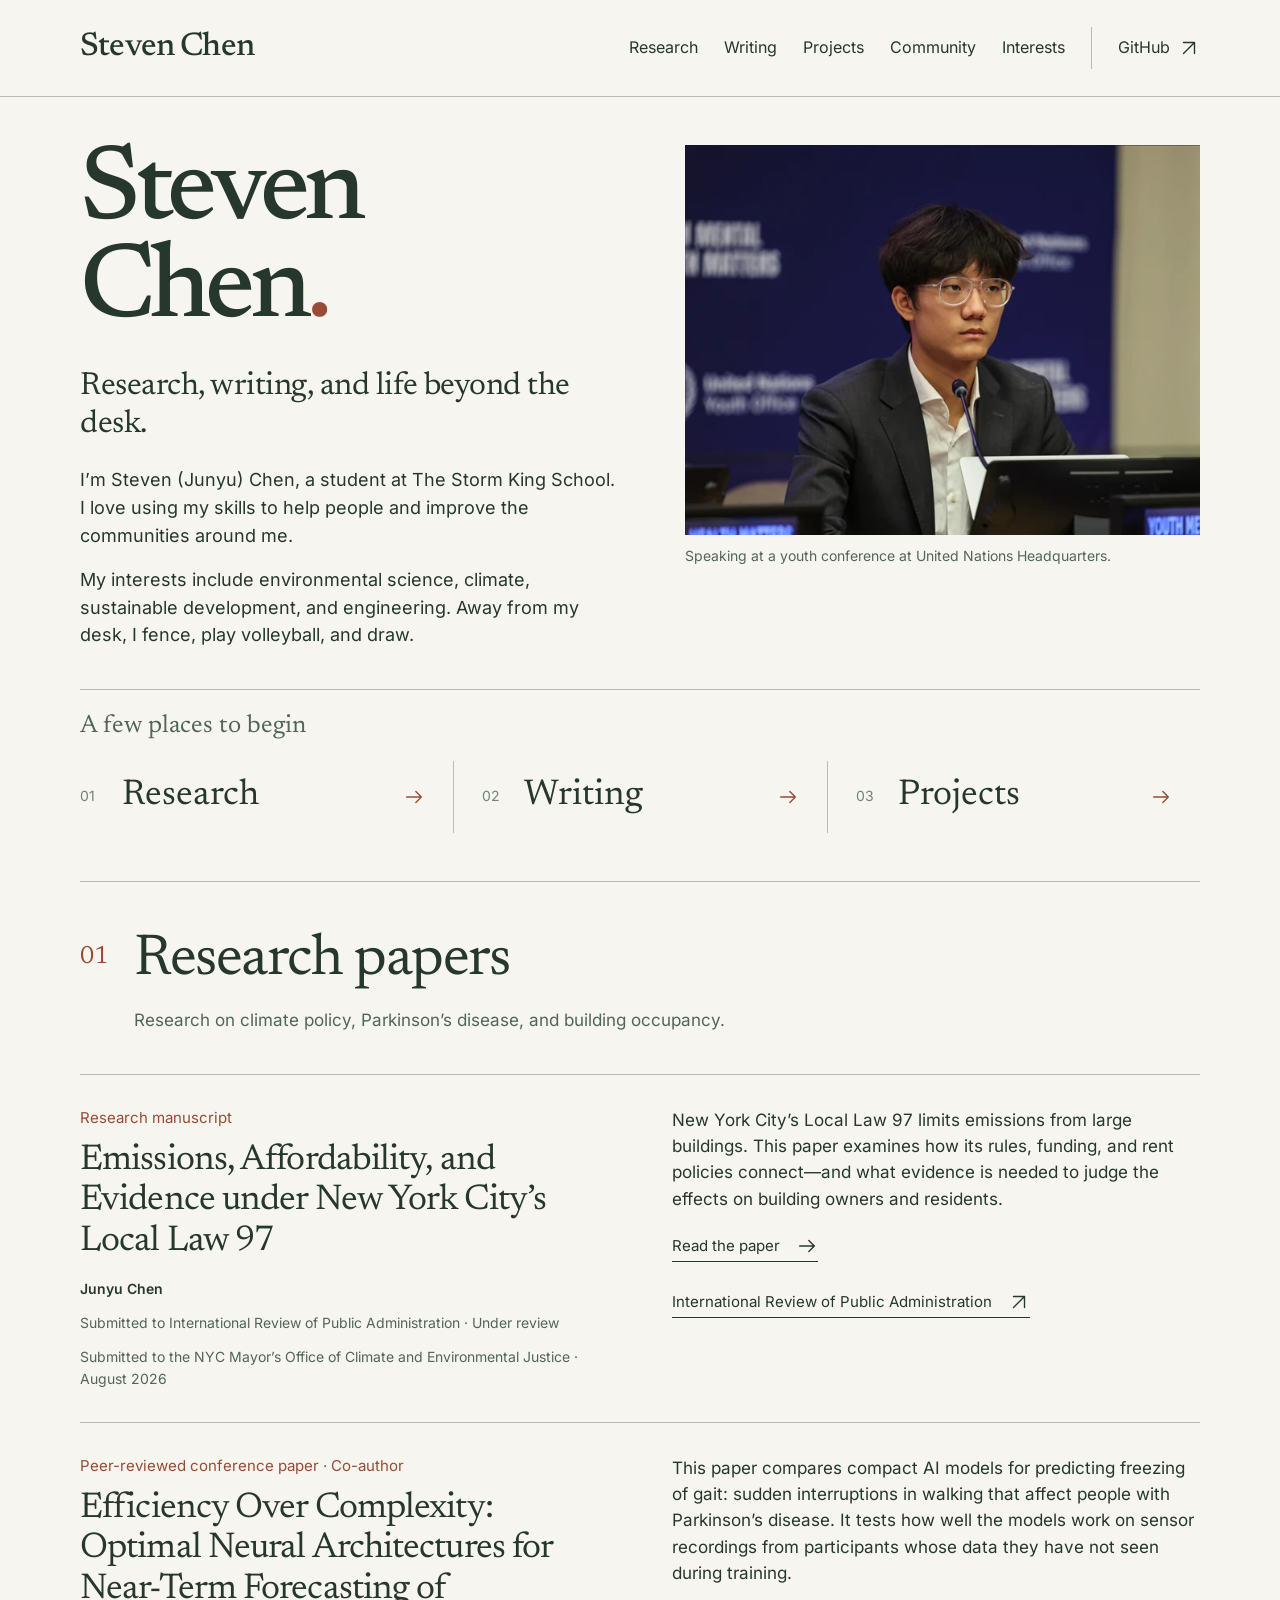
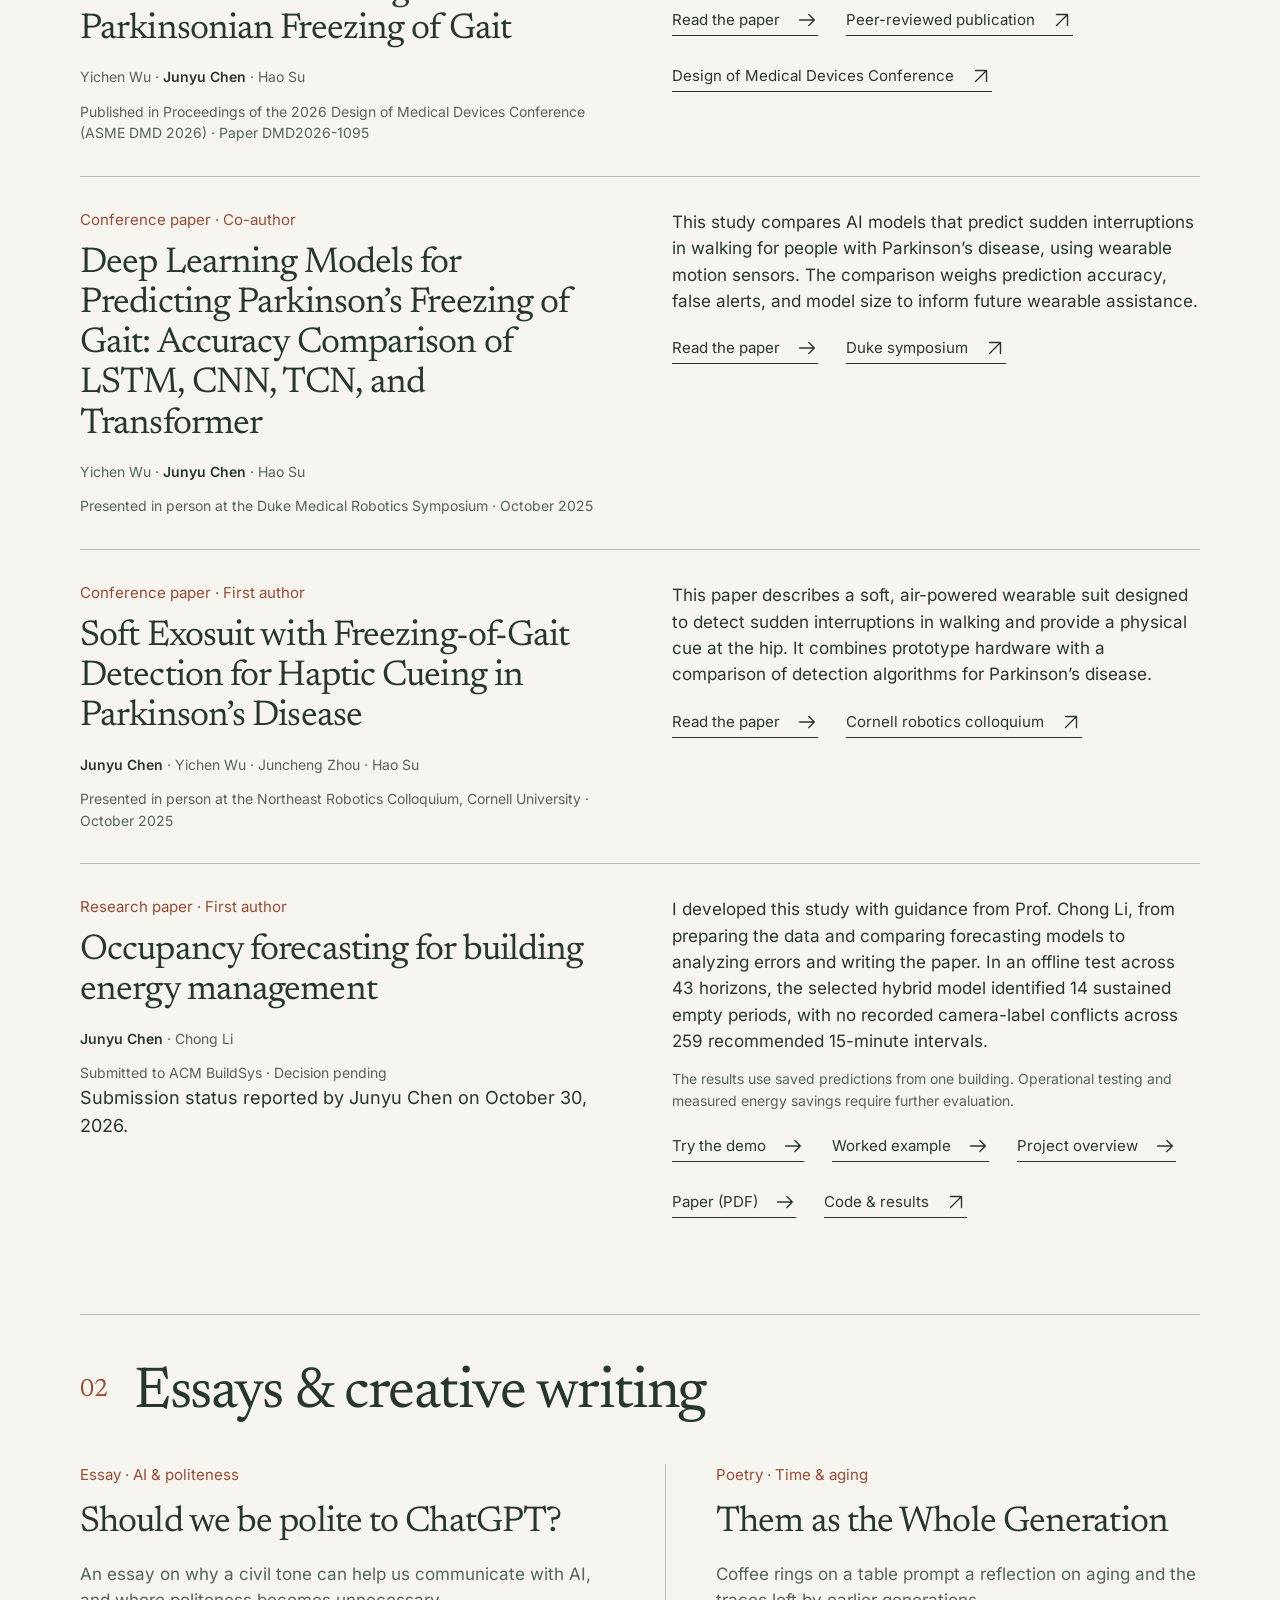
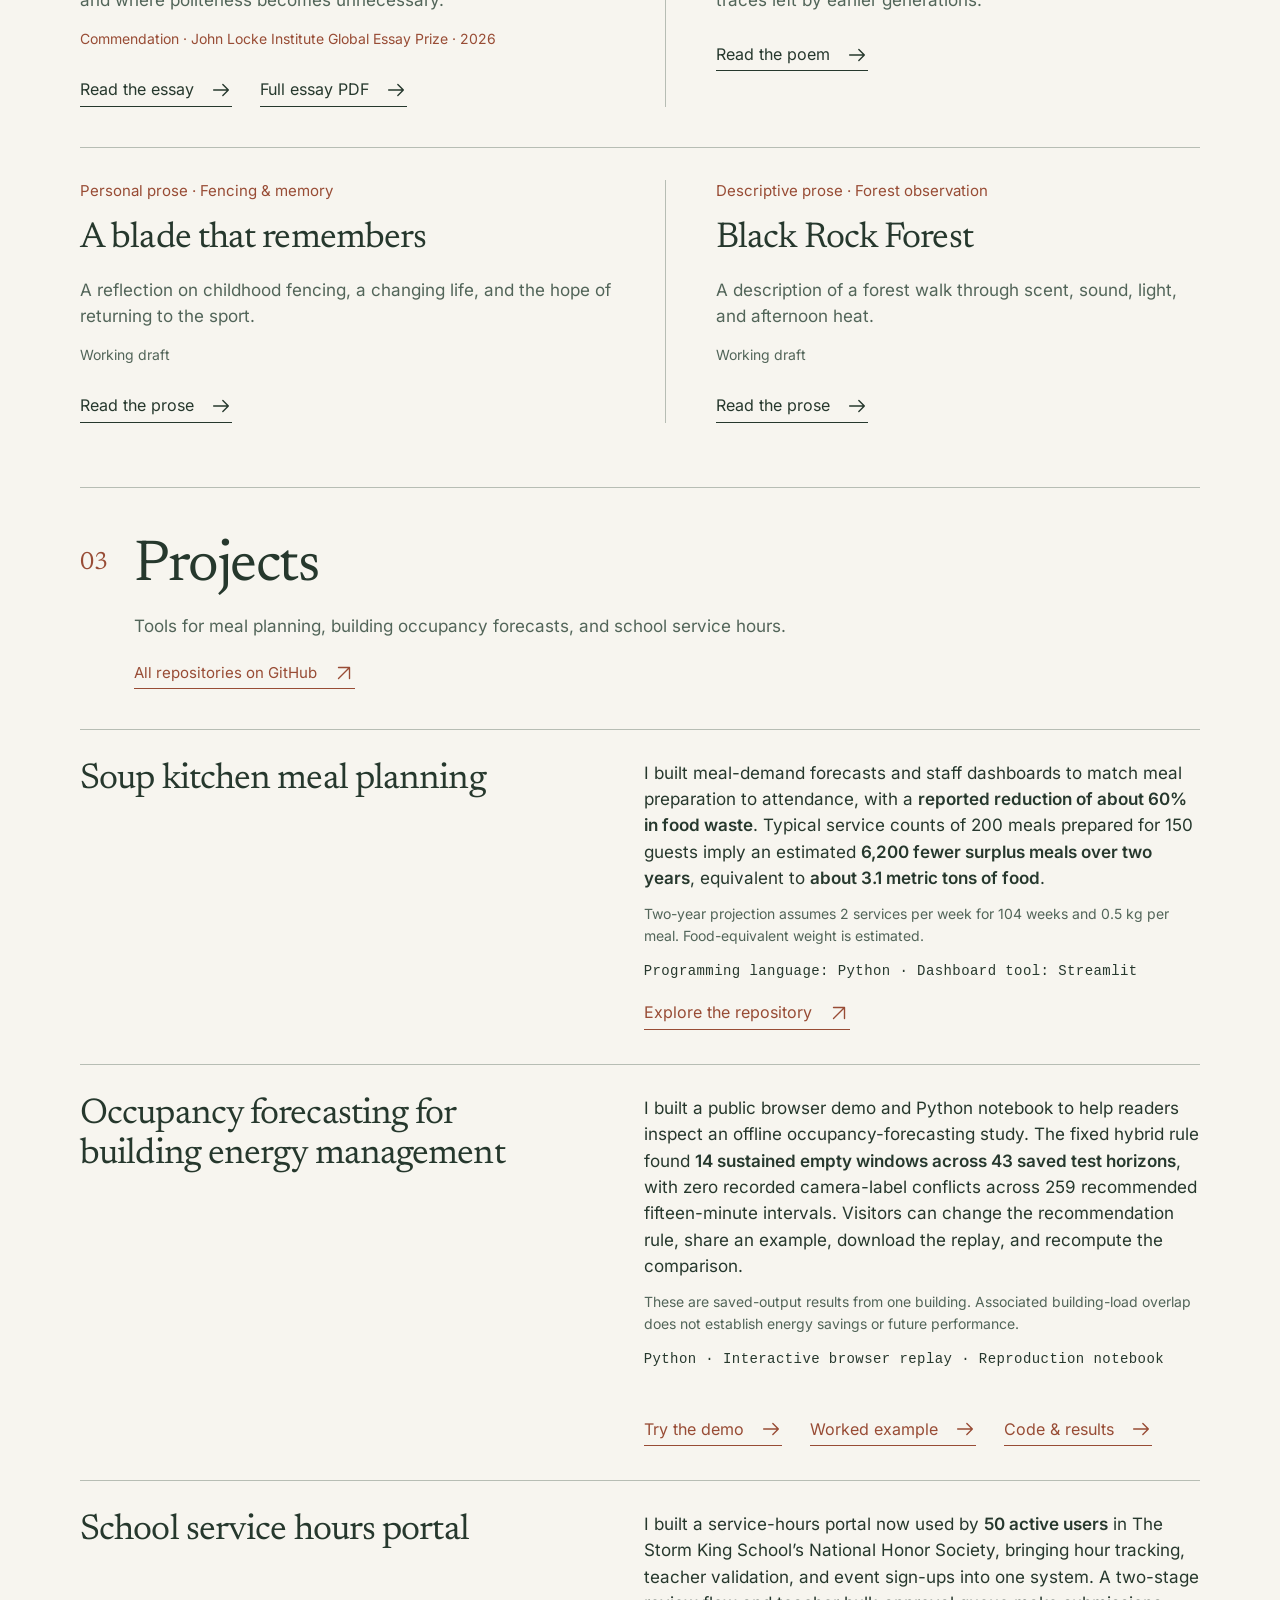
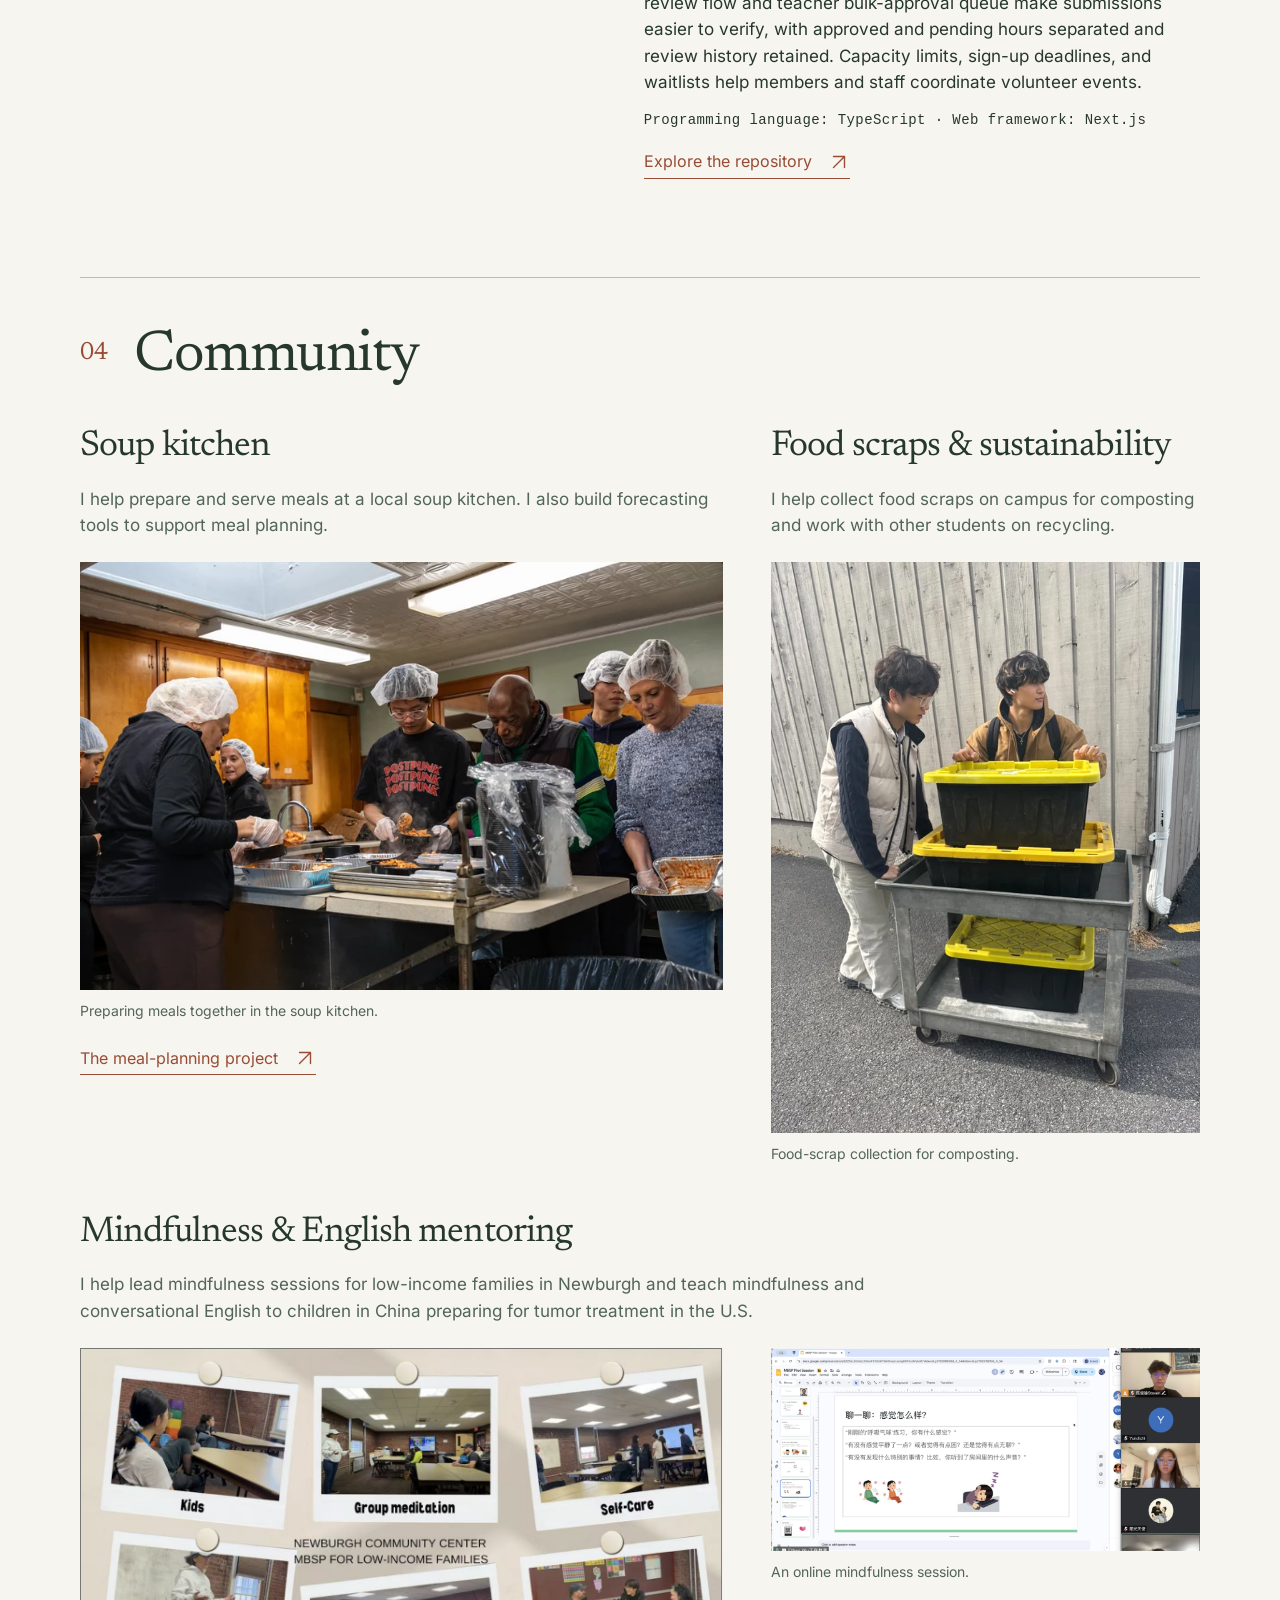
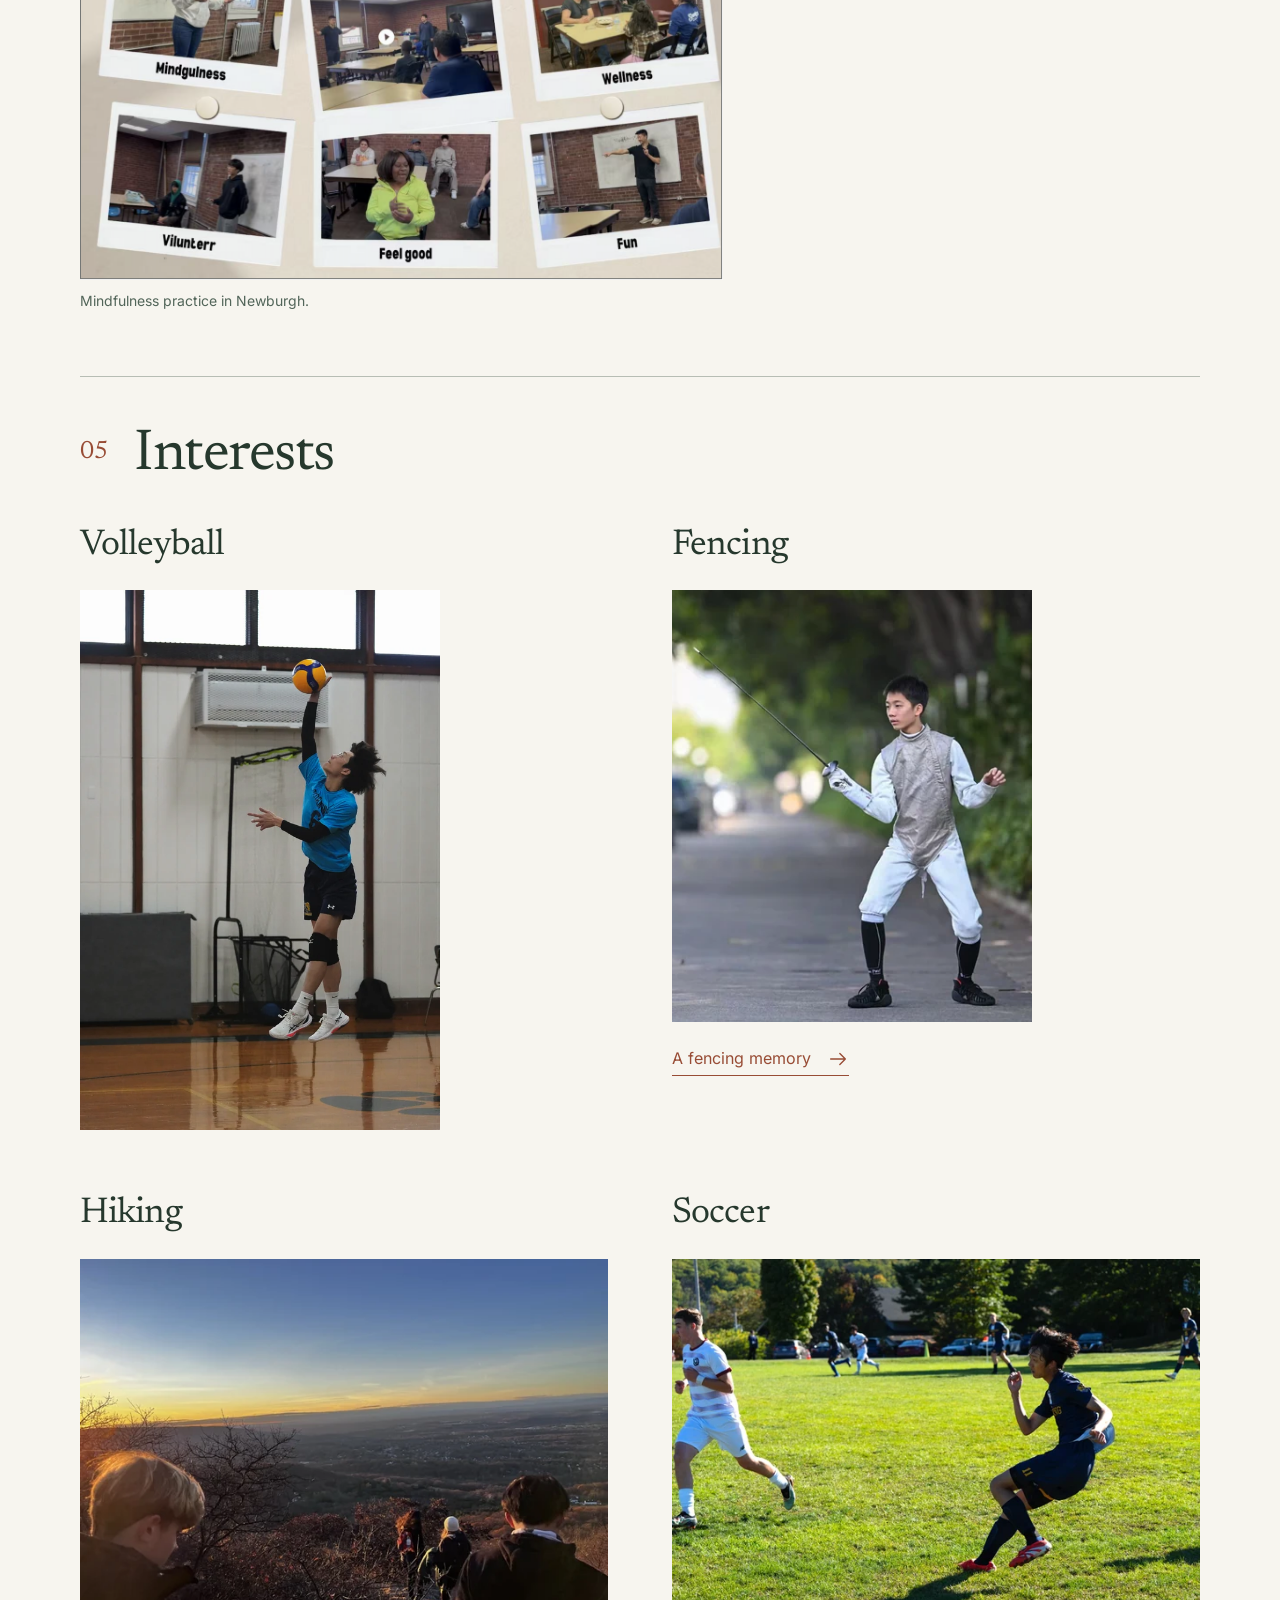
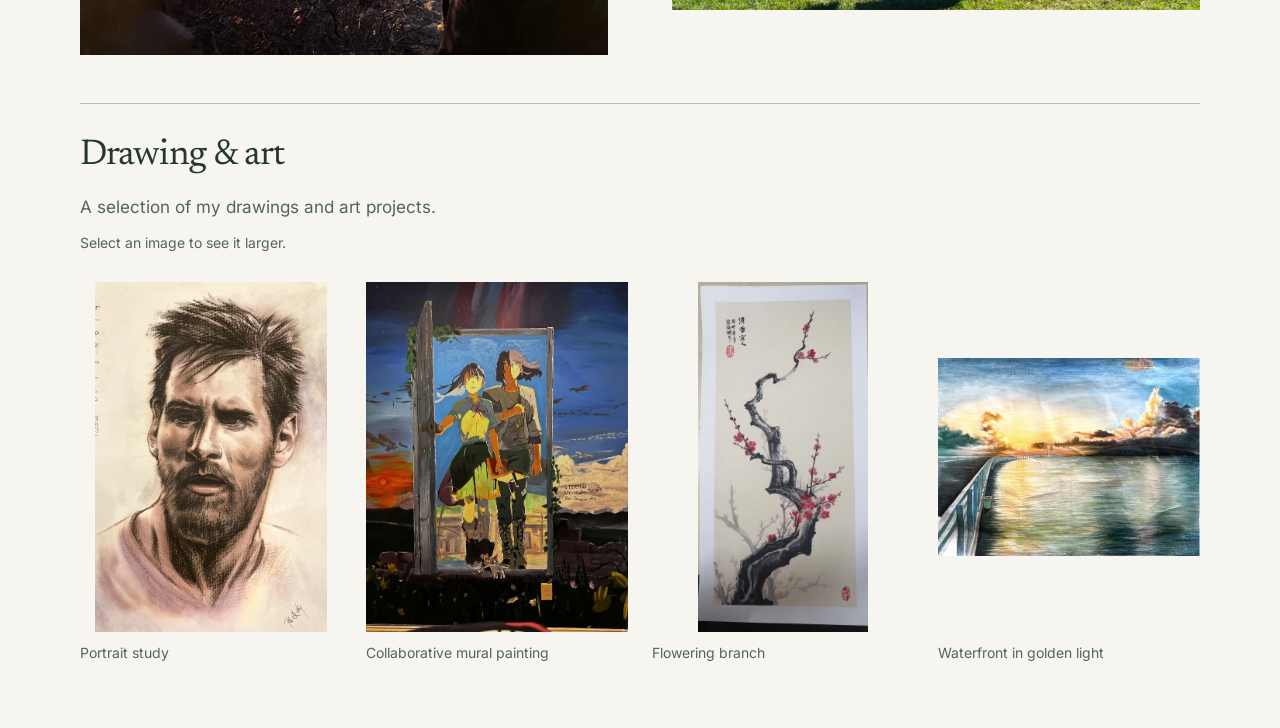
==== commit b68a1254: "Link public occupancy demos and worked examples from the research portfolio" ====
--- a/index.html
+++ b/index.html
@@ -1 +1 @@
-<!doctype html><html lang="en"><head><meta charset="utf-8"><meta name="viewport" content="width=device-width, initial-scale=1"><title>Steven Chen — Research, writing &amp; life beyond the desk</title><meta name="description" content="Research, writing, projects, community work, and art by Steven (Junyu) Chen."><meta name="theme-color" content="#f7f5ef"><link rel="canonical" href="https://stevenchenjy.github.io/"><meta property="og:type" content="website"><meta property="og:title" content="Steven Chen — Research, writing &amp; life beyond the desk"><meta property="og:description" content="Research, writing, projects, community work, and art by Steven (Junyu) Chen."><meta property="og:url" content="https://stevenchenjy.github.io/"><link rel="icon" href="/favicon.svg" type="image/svg+xml"><link rel="stylesheet" href="/assets/fonts/fonts.css"><link rel="stylesheet" href="/style.css?v=3245e1c85b13"></head><body><a class="skip-link" href="#main">Skip to content</a><header class="site-header"><div class="wrap header-inner"><a class="wordmark" href="/" aria-label="Steven Chen home">Steven Chen</a><nav aria-label="Main navigation"><a href="/#research">Research</a><a href="/#writing">Writing</a><a href="/#projects">Projects</a><a href="/#community">Community</a><a href="/#interests">Interests</a><a class="nav-github" href="https://github.com/stevenchenjy" target="_blank" rel="noopener noreferrer">GitHub<svg class="arrow" viewBox="0 0 24 24" fill="none" aria-hidden="true"><path d="M6 18 18 6M6 6h12v12"/></svg></a></nav></div></header><main id="main"><section class="hero wrap" aria-labelledby="intro-title"><div class="hero-main"><h1 id="intro-title">Steven<br>Chen<span class="dot">.</span></h1><p class="hero-deck">Research, writing, and life beyond the desk.</p><div class="hero-copy"><p>I’m Steven (Junyu) Chen, a student at The Storm King School. I love using my skills to help people and improve the communities around me.</p><p>My interests include environmental science, climate, sustainable development, and engineering. Away from my desk, I fence, play volleyball, and draw.</p></div></div><figure class="hero-portrait"><img src="/assets/photos/headshot-1280.webp?v=5e644e6c373f" srcset="/assets/photos/headshot-640.webp?v=f470279121f8 640w, /assets/photos/headshot-1280.webp?v=5e644e6c373f 1280w" sizes="(max-width:760px) calc(100vw - 48px), (max-width:1100px) 42vw, 40vw" width="1280" height="969" alt="Steven Chen seated at a microphone, wearing a dark jacket and glasses, with a blue conference backdrop." fetchpriority="high" decoding="async"><figcaption>Speaking at a youth conference at United Nations Headquarters.</figcaption></figure><aside class="begin" aria-labelledby="begin-title"><h2 id="begin-title">A few places to begin</h2><div class="begin-links"><a href="#research"><span class="index">01</span><span>Research</span><svg class="arrow" viewBox="0 0 24 24" fill="none" aria-hidden="true"><path d="M4 12h16m-6-6 6 6-6 6"/></svg></a><a href="#writing"><span class="index">02</span><span>Writing</span><svg class="arrow" viewBox="0 0 24 24" fill="none" aria-hidden="true"><path d="M4 12h16m-6-6 6 6-6 6"/></svg></a><a href="#projects"><span class="index">03</span><span>Projects</span><svg class="arrow" viewBox="0 0 24 24" fill="none" aria-hidden="true"><path d="M4 12h16m-6-6 6 6-6 6"/></svg></a></div></aside></section><section id="research" class="section research wrap" aria-labelledby="research-title"><div class="section-header"><div class="section-heading"><span class="section-number" aria-hidden="true">01</span><h2 id="research-title">Research papers</h2></div><p class="section-deck">Research on climate policy, Parkinson’s disease, and building occupancy.</p></div><article class="paper-row" id="climate"><div class="paper-main"><p class="genre">Research manuscript</p><h3>Emissions, Affordability, and Evidence under New York City’s Local Law 97</h3><p class="authors"><strong>Junyu Chen</strong></p><p class="publication-venue">Submitted to International Review of Public Administration · Under review</p><p class="publication-venue">Submitted to the NYC Mayor’s Office of Climate and Environmental Justice · August 2026</p></div><div class="paper-detail"><p>New York City’s Local Law 97 limits emissions from large buildings. This paper examines how its rules, funding, and rent policies connect—and what evidence is needed to judge the effects on building owners and residents.</p><div class="paper-links"><a class="text-link" href="/papers/climate-policy.pdf">Read the paper<svg class="arrow" viewBox="0 0 24 24" fill="none" aria-hidden="true"><path d="M4 12h16m-6-6 6 6-6 6"/></svg></a><a class="text-link" href="https://www.tandfonline.com/journals/rrpa20" target="_blank" rel="noopener noreferrer">International Review of Public Administration<svg class="arrow" viewBox="0 0 24 24" fill="none" aria-hidden="true"><path d="M6 18 18 6M6 6h12v12"/></svg></a></div></div></article><article class="paper-row"><div class="paper-main"><p class="genre">Peer-reviewed conference paper · Co-author</p><h3>Efficiency Over Complexity: Optimal Neural Architectures for Near-Term Forecasting of Parkinsonian Freezing of Gait</h3><p class="authors">Yichen Wu · <strong>Junyu Chen</strong> · Hao Su</p><p class="publication-venue">Published in Proceedings of the 2026 Design of Medical Devices Conference (ASME DMD 2026) · Paper DMD2026-1095</p></div><div class="paper-detail"><p>This paper compares compact AI models for predicting freezing of gait: sudden interruptions in walking that affect people with Parkinson’s disease. It tests how well the models work on sensor recordings from participants whose data they have not seen during training.</p><div class="paper-links"><a class="text-link" href="/papers/efficiency-over-complexity.pdf">Read the paper<svg class="arrow" viewBox="0 0 24 24" fill="none" aria-hidden="true"><path d="M4 12h16m-6-6 6 6-6 6"/></svg></a><a class="text-link" href="https://doi.org/10.1115/DMD2026-1095" target="_blank" rel="noopener noreferrer">Peer-reviewed publication<svg class="arrow" viewBox="0 0 24 24" fill="none" aria-hidden="true"><path d="M6 18 18 6M6 6h12v12"/></svg></a><a class="text-link" href="https://dmd.umn.edu/2026/agenda" target="_blank" rel="noopener noreferrer">Design of Medical Devices Conference<svg class="arrow" viewBox="0 0 24 24" fill="none" aria-hidden="true"><path d="M6 18 18 6M6 6h12v12"/></svg></a></div></div></article><article class="paper-row"><div class="paper-main"><p class="genre">Conference paper · Co-author</p><h3>Deep Learning Models for Predicting Parkinson’s Freezing of Gait: Accuracy Comparison of LSTM, CNN, TCN, and Transformer</h3><p class="authors">Yichen Wu · <strong>Junyu Chen</strong> · Hao Su</p><p class="publication-venue">Presented in person at the Duke Medical Robotics Symposium · October 2025</p></div><div class="paper-detail"><p>This study compares AI models that predict sudden interruptions in walking for people with Parkinson’s disease, using wearable motion sensors. The comparison weighs prediction accuracy, false alerts, and model size to inform future wearable assistance.</p><div class="paper-links"><a class="text-link" href="/papers/deep-learning-freezing-of-gait.pdf">Read the paper<svg class="arrow" viewBox="0 0 24 24" fill="none" aria-hidden="true"><path d="M4 12h16m-6-6 6 6-6 6"/></svg></a><a class="text-link" href="https://calendar.duke.edu/show?fq=id%3ACAL-8a00ec8b-979413b9-0199-2f8e2d0d-00007fd2demobedework%40mysite.edu" target="_blank" rel="noopener noreferrer">Duke symposium<svg class="arrow" viewBox="0 0 24 24" fill="none" aria-hidden="true"><path d="M6 18 18 6M6 6h12v12"/></svg></a></div></div></article><article class="paper-row"><div class="paper-main"><p class="genre">Conference paper · First author</p><h3>Soft Exosuit with Freezing-of-Gait Detection for Haptic Cueing in Parkinson’s Disease</h3><p class="authors"><strong>Junyu Chen</strong> · Yichen Wu · Juncheng Zhou · Hao Su</p><p class="publication-venue">Presented in person at the Northeast Robotics Colloquium, Cornell University · October 2025</p></div><div class="paper-detail"><p>This paper describes a soft, air-powered wearable suit designed to detect sudden interruptions in walking and provide a physical cue at the hip. It combines prototype hardware with a comparison of detection algorithms for Parkinson’s disease.</p><div class="paper-links"><a class="text-link" href="/papers/soft-exosuit.pdf">Read the paper<svg class="arrow" viewBox="0 0 24 24" fill="none" aria-hidden="true"><path d="M4 12h16m-6-6 6 6-6 6"/></svg></a><a class="text-link" href="https://nerc2025.cis.cornell.edu/" target="_blank" rel="noopener noreferrer">Cornell robotics colloquium<svg class="arrow" viewBox="0 0 24 24" fill="none" aria-hidden="true"><path d="M6 18 18 6M6 6h12v12"/></svg></a></div></div></article><article class="paper-row" id="occupancy-forecasting"><div class="paper-main"><p class="genre">Research paper · First author</p><h3>Occupancy forecasting for building energy management</h3><p class="authors"><strong>Junyu Chen</strong> · Chong Li</p><p class="publication-venue">October, 2026</p></div><div class="paper-detail"><p>I developed this study with guidance from Prof. Chong Li, from preparing the data and comparing forecasting models to analyzing errors and writing the paper. In an offline test across 43 horizons, the selected hybrid model identified 14 sustained empty periods, with no recorded camera-label conflicts across 259 recommended 15-minute intervals.</p><p class="paper-note">The results use saved predictions from one building. Operational testing and measured energy savings require further evaluation.</p><div class="paper-links"><a class="text-link" href="/decision-aware-occupancy-forecasting/">Project overview<svg class="arrow" viewBox="0 0 24 24" fill="none" aria-hidden="true"><path d="M4 12h16m-6-6 6 6-6 6"/></svg></a><a class="text-link" href="/papers/occupancy-forecasting.pdf">Paper (PDF)<svg class="arrow" viewBox="0 0 24 24" fill="none" aria-hidden="true"><path d="M4 12h16m-6-6 6 6-6 6"/></svg></a><a class="text-link" href="https://github.com/stevenchenjy/decision-aware-occupancy-forecasting" target="_blank" rel="noopener noreferrer">Code &amp; results<svg class="arrow" viewBox="0 0 24 24" fill="none" aria-hidden="true"><path d="M6 18 18 6M6 6h12v12"/></svg></a></div></div></article></section><section id="writing" class="section wrap" aria-labelledby="writing-title"><div class="section-header"><div class="section-heading"><span class="section-number" aria-hidden="true">02</span><h2 id="writing-title">Essays &amp; creative writing</h2></div></div><div class="writing-features"><article class="writing-entry"><p class="genre">Essay · AI &amp; politeness</p><h3>Should we be polite to ChatGPT?</h3><p class="piece-description">An essay on why a civil tone can help us communicate with AI, and where politeness becomes unnecessary.</p><p class="recognition">Commendation · John Locke Institute Global Essay Prize · 2026</p><div class="feature-links"><a class="text-link" href="/writing/polite-to-chatgpt.html">Read the essay<svg class="arrow" viewBox="0 0 24 24" fill="none" aria-hidden="true"><path d="M4 12h16m-6-6 6 6-6 6"/></svg></a><a class="text-link" href="/papers/polite-to-chatgpt.pdf">Full essay PDF<svg class="arrow" viewBox="0 0 24 24" fill="none" aria-hidden="true"><path d="M4 12h16m-6-6 6 6-6 6"/></svg></a></div></article><article class="writing-entry"><p class="genre">Poetry · Time &amp; aging</p><h3>Them as the Whole Generation</h3><p class="piece-description">Coffee rings on a table prompt a reflection on aging and the traces left by earlier generations.</p><div class="feature-links"><a class="text-link" href="/writing/them-as-the-whole-generation.html">Read the poem<svg class="arrow" viewBox="0 0 24 24" fill="none" aria-hidden="true"><path d="M4 12h16m-6-6 6 6-6 6"/></svg></a></div></article></div><div class="sketches"><article class="writing-entry"><p class="genre">Personal prose · Fencing &amp; memory</p><h3>A blade that remembers</h3><p class="piece-description">A reflection on childhood fencing, a changing life, and the hope of returning to the sport.</p><p class="piece-status">Working draft</p><div class="feature-links"><a class="text-link" href="/writing/a-blade-that-remembers.html">Read the prose<svg class="arrow" viewBox="0 0 24 24" fill="none" aria-hidden="true"><path d="M4 12h16m-6-6 6 6-6 6"/></svg></a></div></article><article class="writing-entry"><p class="genre">Descriptive prose · Forest observation</p><h3>Black Rock Forest</h3><p class="piece-description">A description of a forest walk through scent, sound, light, and afternoon heat.</p><p class="piece-status">Working draft</p><div class="feature-links"><a class="text-link" href="/writing/black-rock-forest.html">Read the prose<svg class="arrow" viewBox="0 0 24 24" fill="none" aria-hidden="true"><path d="M4 12h16m-6-6 6 6-6 6"/></svg></a></div></article></div></section><section id="projects" class="section wrap" aria-labelledby="projects-title"><div class="section-header"><div class="section-heading"><span class="section-number" aria-hidden="true">03</span><h2 id="projects-title">Projects</h2></div><p class="section-deck">Tools for meal planning, building occupancy forecasts, and school service hours.</p><div class="section-action"><a class="text-link" href="https://github.com/stevenchenjy" target="_blank" rel="noopener noreferrer">All repositories on GitHub<svg class="arrow" viewBox="0 0 24 24" fill="none" aria-hidden="true"><path d="M6 18 18 6M6 6h12v12"/></svg></a></div></div><article class="project-row"><h3>Soup kitchen meal planning</h3><div><p>I built meal-demand forecasts and staff dashboards to match meal preparation to attendance, with a <strong>reported reduction of about 60% in food waste</strong>. Typical service counts of 200 meals prepared for 150 guests imply an estimated <strong>6,200 fewer surplus meals over two years</strong>, equivalent to <strong>about 3.1 metric tons of food</strong>. </p><p class="impact-note">Two-year projection assumes 2 services per week for 104 weeks and 0.5 kg per meal. Food-equivalent weight is estimated.</p><p class="tech">Programming language: Python · Dashboard tool: Streamlit</p><a class="text-link" href="https://github.com/stevenchenjy/soup-kitchen-forecast" target="_blank" rel="noopener noreferrer">Explore the repository<svg class="arrow" viewBox="0 0 24 24" fill="none" aria-hidden="true"><path d="M6 18 18 6M6 6h12v12"/></svg></a></div></article><article class="project-row" id="occupancy-project"><h3>Occupancy forecasting for building energy management</h3><div><p>I combined occupancy schedules, LightGBM, and a Transformer, then optimized their weights and a decision threshold to identify sustained empty periods. In an offline case study, the recommendations identified <strong>490 kWh of HVAC and lighting load during recorded empty periods</strong>, equivalent to <strong>about 4.1% of the evaluated load</strong>. The project contributes a reproducible way to identify and compare potential energy-saving windows.</p><p class="impact-note">The 4.1% figure describes identified load opportunity in the historical data. Actual energy savings require building-control testing.</p><p class="tech">Programming language: Python · Analysis tool: Jupyter</p><div class="feature-links"><a class="text-link" href="/decision-aware-occupancy-forecasting/">Project overview<svg class="arrow" viewBox="0 0 24 24" fill="none" aria-hidden="true"><path d="M4 12h16m-6-6 6 6-6 6"/></svg></a><a class="text-link" href="https://github.com/stevenchenjy/decision-aware-occupancy-forecasting" target="_blank" rel="noopener noreferrer">Code &amp; results<svg class="arrow" viewBox="0 0 24 24" fill="none" aria-hidden="true"><path d="M6 18 18 6M6 6h12v12"/></svg></a></div></div></article><article class="project-row"><h3>School service hours portal</h3><div><p>I built a service-hours portal now used by <strong>50 active users</strong> in The Storm King School’s National Honor Society, bringing hour tracking, teacher validation, and event sign-ups into one system. A two-stage review flow and teacher bulk-approval queue make submissions easier to verify, with approved and pending hours separated and review history retained. Capacity limits, sign-up deadlines, and waitlists help members and staff coordinate volunteer events.</p><p class="tech">Programming language: TypeScript · Web framework: Next.js</p><a class="text-link" href="https://github.com/stevenchenjy/SKS-NHS-Hours" target="_blank" rel="noopener noreferrer">Explore the repository<svg class="arrow" viewBox="0 0 24 24" fill="none" aria-hidden="true"><path d="M6 18 18 6M6 6h12v12"/></svg></a></div></article></section><section id="community" class="section wrap" aria-labelledby="community-title"><div class="section-header"><div class="section-heading"><span class="section-number" aria-hidden="true">04</span><h2 id="community-title">Community</h2></div></div><div class="community-grid"><article class="photo-story"><h3>Soup kitchen</h3><p class="story-description">I help prepare and serve meals at a local soup kitchen. I also build forecasting tools to support meal planning.</p><figure><img src="/assets/photos/soup-kitchen-1600.webp?v=d1131804bcde" srcset="/assets/photos/soup-kitchen-800.webp?v=b5c2545e34e2 800w, /assets/photos/soup-kitchen-1600.webp?v=d1131804bcde 1600w" sizes="(max-width:760px) calc(100vw - 48px), 52vw" width="1600" height="1064" alt="Volunteers wearing hairnets and gloves portion hot food into meal containers at a kitchen counter." loading="lazy" decoding="async"><figcaption>Preparing meals together in the soup kitchen.</figcaption></figure><a class="text-link" href="https://github.com/stevenchenjy/soup-kitchen-forecast" target="_blank" rel="noopener noreferrer">The meal-planning project<svg class="arrow" viewBox="0 0 24 24" fill="none" aria-hidden="true"><path d="M6 18 18 6M6 6h12v12"/></svg></a></article><article class="photo-story"><h3>Food scraps &amp; sustainability</h3><p class="story-description">I help collect food scraps on campus for composting and work with other students on recycling.</p><figure><img src="/assets/photos/food-scraps-1180.webp?v=86aeeba21b8f" srcset="/assets/photos/food-scraps-600.webp?v=7ef13ef03bf2 600w, /assets/photos/food-scraps-1180.webp?v=86aeeba21b8f 1180w" sizes="(max-width:760px) calc(100vw - 48px), 35vw" width="1180" height="1572" alt="Two people stand beside a wheeled cart of black food-scrap bins with yellow lids." loading="lazy" decoding="async"><figcaption>Food-scrap collection for composting.</figcaption></figure></article><article class="photo-story community-activity" id="mindfulness-mentoring"><h3>Mindfulness &amp; English mentoring</h3><p class="story-description">I help lead mindfulness sessions for low-income families in Newburgh and teach mindfulness and conversational English to children in China preparing for tumor treatment in the U.S.</p><div class="community-photos"><figure id="newburgh-mindfulness"><img src="/assets/photos/newburgh-mindfulness.webp?v=5cf3ae85347c" width="1376" height="1138" alt="A collage of mindfulness activities at the Newburgh Community Center." loading="lazy" decoding="async"><figcaption>Mindfulness practice in Newburgh.</figcaption></figure><figure id="china-mentoring"><img src="/assets/photos/china-mindfulness-english.webp?v=4d03b1dfa6bd" width="1370" height="648" alt="An online mindfulness session with shared slides and participants." loading="lazy" decoding="async"><figcaption>An online mindfulness session.</figcaption></figure></div></article></div></section><section id="interests" class="section wrap" aria-labelledby="interests-title"><div class="section-header"><div class="section-heading"><span class="section-number" aria-hidden="true">05</span><h2 id="interests-title">Interests</h2></div></div><div class="sports-grid"><article class="photo-story"><h3>Volleyball</h3><figure class="sports-photo"><img src="/assets/photos/volleyball-1200.webp?v=1ce38ed6b803" srcset="/assets/photos/volleyball-600.webp?v=ea412898b21d 600w, /assets/photos/volleyball-1200.webp?v=1ce38ed6b803 1200w" sizes="(max-width:410px) calc(100vw - 48px), 360px" width="1200" height="1800" alt="A player in a blue jersey jumps toward a volleyball in an indoor gym, with the ball and full player visible." loading="lazy" decoding="async"></figure></article><article class="photo-story"><h3>Fencing</h3><figure class="sports-photo fencing-photo"><img src="/assets/photos/fencing-1200.webp?v=c47aeca4b5b2" srcset="/assets/photos/fencing-600.webp?v=ea8bdb3bba9c 600w, /assets/photos/fencing-1200.webp?v=c47aeca4b5b2 1200w" sizes="(max-width:410px) calc(100vw - 48px), 360px" width="1200" height="918" alt="Steven in a fencing uniform holds a foil while standing on a tree-lined path." loading="lazy" decoding="async"></figure><a class="text-link" href="/writing/a-blade-that-remembers.html">A fencing memory<svg class="arrow" viewBox="0 0 24 24" fill="none" aria-hidden="true"><path d="M4 12h16m-6-6 6 6-6 6"/></svg></a></article><article class="photo-story hiking-story"><h3>Hiking</h3><figure class="hiking-photo"><img src="/assets/photos/hiking-1200.webp?v=03af43bb2542" srcset="/assets/photos/hiking-600.webp?v=071f4b2bf918 600w, /assets/photos/hiking-1200.webp?v=03af43bb2542 1024w" sizes="(max-width:760px) calc(100vw - 48px), 45vw" width="1024" height="768" alt="Four hikers descend a rocky trail above a valley under a blue and golden sky." loading="lazy" decoding="async"></figure></article><article class="photo-story soccer-story"><h3>Soccer</h3><figure class="soccer-photo"><img src="/assets/photos/soccer-1200.webp?v=b01445fd7c96" srcset="/assets/photos/soccer-600.webp?v=f979e887320c 600w, /assets/photos/soccer-1200.webp?v=b01445fd7c96 1200w" sizes="(max-width:760px) calc(100vw - 48px), 45vw" width="1200" height="798" alt="A soccer player in a blue number 11 uniform runs on a grass field during a match." loading="lazy" decoding="async"></figure></article></div><article class="art-collection" aria-labelledby="art-title"><h3 id="art-title">Drawing &amp; art</h3><p class="story-description">A selection of my drawings and art projects.</p><p class="gallery-instruction">Select an image to see it larger.</p><div class="art-gallery"><figure><a class="art-image-link" href="/assets/photos/portrait-study-full.webp" aria-label="Enlarge: Portrait study"><img src="/assets/photos/portrait-study-preview.webp" width="597" height="900" alt="Portrait of a bearded man with swept hair, shaded in dark textured lines and muted pink and brown tones." loading="lazy" decoding="async"></a><figcaption>Portrait study</figcaption></figure><figure><a class="art-image-link" href="/assets/photos/mural-painting-full.webp" aria-label="Enlarge: Collaborative mural painting"><img src="/assets/photos/mural-painting-preview.webp" width="675" height="900" alt="A wall mural of two illustrated figures in an open doorway, surrounded by a blue sky, golden clouds, and flowers." loading="lazy" decoding="async"></a><figcaption>Collaborative mural painting</figcaption></figure><figure><a class="art-image-link" href="/assets/photos/flowering-branch-full.webp" aria-label="Enlarge: Flowering branch"><img src="/assets/photos/flowering-branch-preview.webp" width="438" height="900" alt="A tall painting of a twisting dark branch with red blossoms, Chinese calligraphy at the upper left, and red seals." loading="lazy" decoding="async"></a><figcaption>Flowering branch</figcaption></figure><figure><a class="art-image-link" href="/assets/photos/waterfront-full.webp" aria-label="Enlarge: Waterfront in golden light"><img src="/assets/photos/waterfront-preview.webp" width="900" height="678" alt="A waterfront scene with a curving white-railed walkway, yellow-orange light reflected on blue-green water, and dramatic clouds." loading="lazy" decoding="async"></a><figcaption>Waterfront in golden light</figcaption></figure></div></article></section></main></body></html>+<!doctype html><html lang="en"><head><meta charset="utf-8"><meta name="viewport" content="width=device-width, initial-scale=1"><title>Steven Chen — Research, writing &amp; life beyond the desk</title><meta name="description" content="Research, writing, projects, community work, and art by Steven (Junyu) Chen."><meta name="theme-color" content="#f7f5ef"><link rel="canonical" href="https://stevenchenjy.github.io/"><meta property="og:type" content="website"><meta property="og:title" content="Steven Chen — Research, writing &amp; life beyond the desk"><meta property="og:description" content="Research, writing, projects, community work, and art by Steven (Junyu) Chen."><meta property="og:url" content="https://stevenchenjy.github.io/"><link rel="icon" href="/favicon.svg" type="image/svg+xml"><link rel="stylesheet" href="/assets/fonts/fonts.css"><link rel="stylesheet" href="/style.css?v=3245e1c85b13"></head><body><a class="skip-link" href="#main">Skip to content</a><header class="site-header"><div class="wrap header-inner"><a class="wordmark" href="/" aria-label="Steven Chen home">Steven Chen</a><nav aria-label="Main navigation"><a href="/#research">Research</a><a href="/#writing">Writing</a><a href="/#projects">Projects</a><a href="/#community">Community</a><a href="/#interests">Interests</a><a class="nav-github" href="https://github.com/stevenchenjy" target="_blank" rel="noopener noreferrer">GitHub<svg class="arrow" viewBox="0 0 24 24" fill="none" aria-hidden="true"><path d="M6 18 18 6M6 6h12v12"/></svg></a></nav></div></header><main id="main"><section class="hero wrap" aria-labelledby="intro-title"><div class="hero-main"><h1 id="intro-title">Steven<br>Chen<span class="dot">.</span></h1><p class="hero-deck">Research, writing, and life beyond the desk.</p><div class="hero-copy"><p>I’m Steven (Junyu) Chen, a student at The Storm King School. I love using my skills to help people and improve the communities around me.</p><p>My interests include environmental science, climate, sustainable development, and engineering. Away from my desk, I fence, play volleyball, and draw.</p></div></div><figure class="hero-portrait"><img src="/assets/photos/headshot-1280.webp?v=5e644e6c373f" srcset="/assets/photos/headshot-640.webp?v=f470279121f8 640w, /assets/photos/headshot-1280.webp?v=5e644e6c373f 1280w" sizes="(max-width:760px) calc(100vw - 48px), (max-width:1100px) 42vw, 40vw" width="1280" height="969" alt="Steven Chen seated at a microphone, wearing a dark jacket and glasses, with a blue conference backdrop." fetchpriority="high" decoding="async"><figcaption>Speaking at a youth conference at United Nations Headquarters.</figcaption></figure><aside class="begin" aria-labelledby="begin-title"><h2 id="begin-title">A few places to begin</h2><div class="begin-links"><a href="#research"><span class="index">01</span><span>Research</span><svg class="arrow" viewBox="0 0 24 24" fill="none" aria-hidden="true"><path d="M4 12h16m-6-6 6 6-6 6"/></svg></a><a href="#writing"><span class="index">02</span><span>Writing</span><svg class="arrow" viewBox="0 0 24 24" fill="none" aria-hidden="true"><path d="M4 12h16m-6-6 6 6-6 6"/></svg></a><a href="#projects"><span class="index">03</span><span>Projects</span><svg class="arrow" viewBox="0 0 24 24" fill="none" aria-hidden="true"><path d="M4 12h16m-6-6 6 6-6 6"/></svg></a></div></aside></section><section id="research" class="section research wrap" aria-labelledby="research-title"><div class="section-header"><div class="section-heading"><span class="section-number" aria-hidden="true">01</span><h2 id="research-title">Research papers</h2></div><p class="section-deck">Research on climate policy, Parkinson’s disease, and building occupancy.</p></div><article class="paper-row" id="climate"><div class="paper-main"><p class="genre">Research manuscript</p><h3>Emissions, Affordability, and Evidence under New York City’s Local Law 97</h3><p class="authors"><strong>Junyu Chen</strong></p><p class="publication-venue">Submitted to International Review of Public Administration · Under review</p><p class="publication-venue">Submitted to the NYC Mayor’s Office of Climate and Environmental Justice · August 2026</p></div><div class="paper-detail"><p>New York City’s Local Law 97 limits emissions from large buildings. This paper examines how its rules, funding, and rent policies connect—and what evidence is needed to judge the effects on building owners and residents.</p><div class="paper-links"><a class="text-link" href="/papers/climate-policy.pdf">Read the paper<svg class="arrow" viewBox="0 0 24 24" fill="none" aria-hidden="true"><path d="M4 12h16m-6-6 6 6-6 6"/></svg></a><a class="text-link" href="https://www.tandfonline.com/journals/rrpa20" target="_blank" rel="noopener noreferrer">International Review of Public Administration<svg class="arrow" viewBox="0 0 24 24" fill="none" aria-hidden="true"><path d="M6 18 18 6M6 6h12v12"/></svg></a></div></div></article><article class="paper-row"><div class="paper-main"><p class="genre">Peer-reviewed conference paper · Co-author</p><h3>Efficiency Over Complexity: Optimal Neural Architectures for Near-Term Forecasting of Parkinsonian Freezing of Gait</h3><p class="authors">Yichen Wu · <strong>Junyu Chen</strong> · Hao Su</p><p class="publication-venue">Published in Proceedings of the 2026 Design of Medical Devices Conference (ASME DMD 2026) · Paper DMD2026-1095</p></div><div class="paper-detail"><p>This paper compares compact AI models for predicting freezing of gait: sudden interruptions in walking that affect people with Parkinson’s disease. It tests how well the models work on sensor recordings from participants whose data they have not seen during training.</p><div class="paper-links"><a class="text-link" href="/papers/efficiency-over-complexity.pdf">Read the paper<svg class="arrow" viewBox="0 0 24 24" fill="none" aria-hidden="true"><path d="M4 12h16m-6-6 6 6-6 6"/></svg></a><a class="text-link" href="https://doi.org/10.1115/DMD2026-1095" target="_blank" rel="noopener noreferrer">Peer-reviewed publication<svg class="arrow" viewBox="0 0 24 24" fill="none" aria-hidden="true"><path d="M6 18 18 6M6 6h12v12"/></svg></a><a class="text-link" href="https://dmd.umn.edu/2026/agenda" target="_blank" rel="noopener noreferrer">Design of Medical Devices Conference<svg class="arrow" viewBox="0 0 24 24" fill="none" aria-hidden="true"><path d="M6 18 18 6M6 6h12v12"/></svg></a></div></div></article><article class="paper-row"><div class="paper-main"><p class="genre">Conference paper · Co-author</p><h3>Deep Learning Models for Predicting Parkinson’s Freezing of Gait: Accuracy Comparison of LSTM, CNN, TCN, and Transformer</h3><p class="authors">Yichen Wu · <strong>Junyu Chen</strong> · Hao Su</p><p class="publication-venue">Presented in person at the Duke Medical Robotics Symposium · October 2025</p></div><div class="paper-detail"><p>This study compares AI models that predict sudden interruptions in walking for people with Parkinson’s disease, using wearable motion sensors. The comparison weighs prediction accuracy, false alerts, and model size to inform future wearable assistance.</p><div class="paper-links"><a class="text-link" href="/papers/deep-learning-freezing-of-gait.pdf">Read the paper<svg class="arrow" viewBox="0 0 24 24" fill="none" aria-hidden="true"><path d="M4 12h16m-6-6 6 6-6 6"/></svg></a><a class="text-link" href="https://calendar.duke.edu/show?fq=id%3ACAL-8a00ec8b-979413b9-0199-2f8e2d0d-00007fd2demobedework%40mysite.edu" target="_blank" rel="noopener noreferrer">Duke symposium<svg class="arrow" viewBox="0 0 24 24" fill="none" aria-hidden="true"><path d="M6 18 18 6M6 6h12v12"/></svg></a></div></div></article><article class="paper-row"><div class="paper-main"><p class="genre">Conference paper · First author</p><h3>Soft Exosuit with Freezing-of-Gait Detection for Haptic Cueing in Parkinson’s Disease</h3><p class="authors"><strong>Junyu Chen</strong> · Yichen Wu · Juncheng Zhou · Hao Su</p><p class="publication-venue">Presented in person at the Northeast Robotics Colloquium, Cornell University · October 2025</p></div><div class="paper-detail"><p>This paper describes a soft, air-powered wearable suit designed to detect sudden interruptions in walking and provide a physical cue at the hip. It combines prototype hardware with a comparison of detection algorithms for Parkinson’s disease.</p><div class="paper-links"><a class="text-link" href="/papers/soft-exosuit.pdf">Read the paper<svg class="arrow" viewBox="0 0 24 24" fill="none" aria-hidden="true"><path d="M4 12h16m-6-6 6 6-6 6"/></svg></a><a class="text-link" href="https://nerc2025.cis.cornell.edu/" target="_blank" rel="noopener noreferrer">Cornell robotics colloquium<svg class="arrow" viewBox="0 0 24 24" fill="none" aria-hidden="true"><path d="M6 18 18 6M6 6h12v12"/></svg></a></div></div></article><article class="paper-row" id="occupancy-forecasting"><div class="paper-main"><p class="genre">Research paper · First author</p><h3>Occupancy forecasting for building energy management</h3><p class="authors"><strong>Junyu Chen</strong> · Chong Li</p><p class="publication-venue">Submitted to ACM BuildSys · Decision pending</p><p class="paper-note">Submission status reported by Junyu Chen on October 30, 2026.</p></div><div class="paper-detail"><p>I developed this study with guidance from Prof. Chong Li, from preparing the data and comparing forecasting models to analyzing errors and writing the paper. In an offline test across 43 horizons, the selected hybrid model identified 14 sustained empty periods, with no recorded camera-label conflicts across 259 recommended 15-minute intervals.</p><p class="paper-note">The results use saved predictions from one building. Operational testing and measured energy savings require further evaluation.</p><div class="paper-links"><a class="text-link" href="/decision-aware-occupancy-forecasting/demo/">Try the demo<svg class="arrow" viewBox="0 0 24 24" fill="none" aria-hidden="true"><path d="M4 12h16m-6-6 6 6-6 6"/></svg></a><a class="text-link" href="/decision-aware-occupancy-forecasting/guide/">Worked example<svg class="arrow" viewBox="0 0 24 24" fill="none" aria-hidden="true"><path d="M4 12h16m-6-6 6 6-6 6"/></svg></a><a class="text-link" href="/decision-aware-occupancy-forecasting/">Project overview<svg class="arrow" viewBox="0 0 24 24" fill="none" aria-hidden="true"><path d="M4 12h16m-6-6 6 6-6 6"/></svg></a><a class="text-link" href="/papers/occupancy-forecasting.pdf">Paper (PDF)<svg class="arrow" viewBox="0 0 24 24" fill="none" aria-hidden="true"><path d="M4 12h16m-6-6 6 6-6 6"/></svg></a><a class="text-link" href="https://github.com/stevenchenjy/decision-aware-occupancy-forecasting" target="_blank" rel="noopener noreferrer">Code &amp; results<svg class="arrow" viewBox="0 0 24 24" fill="none" aria-hidden="true"><path d="M6 18 18 6M6 6h12v12"/></svg></a></div></div></article></section><section id="writing" class="section wrap" aria-labelledby="writing-title"><div class="section-header"><div class="section-heading"><span class="section-number" aria-hidden="true">02</span><h2 id="writing-title">Essays &amp; creative writing</h2></div></div><div class="writing-features"><article class="writing-entry"><p class="genre">Essay · AI &amp; politeness</p><h3>Should we be polite to ChatGPT?</h3><p class="piece-description">An essay on why a civil tone can help us communicate with AI, and where politeness becomes unnecessary.</p><p class="recognition">Commendation · John Locke Institute Global Essay Prize · 2026</p><div class="feature-links"><a class="text-link" href="/writing/polite-to-chatgpt.html">Read the essay<svg class="arrow" viewBox="0 0 24 24" fill="none" aria-hidden="true"><path d="M4 12h16m-6-6 6 6-6 6"/></svg></a><a class="text-link" href="/papers/polite-to-chatgpt.pdf">Full essay PDF<svg class="arrow" viewBox="0 0 24 24" fill="none" aria-hidden="true"><path d="M4 12h16m-6-6 6 6-6 6"/></svg></a></div></article><article class="writing-entry"><p class="genre">Poetry · Time &amp; aging</p><h3>Them as the Whole Generation</h3><p class="piece-description">Coffee rings on a table prompt a reflection on aging and the traces left by earlier generations.</p><div class="feature-links"><a class="text-link" href="/writing/them-as-the-whole-generation.html">Read the poem<svg class="arrow" viewBox="0 0 24 24" fill="none" aria-hidden="true"><path d="M4 12h16m-6-6 6 6-6 6"/></svg></a></div></article></div><div class="sketches"><article class="writing-entry"><p class="genre">Personal prose · Fencing &amp; memory</p><h3>A blade that remembers</h3><p class="piece-description">A reflection on childhood fencing, a changing life, and the hope of returning to the sport.</p><p class="piece-status">Working draft</p><div class="feature-links"><a class="text-link" href="/writing/a-blade-that-remembers.html">Read the prose<svg class="arrow" viewBox="0 0 24 24" fill="none" aria-hidden="true"><path d="M4 12h16m-6-6 6 6-6 6"/></svg></a></div></article><article class="writing-entry"><p class="genre">Descriptive prose · Forest observation</p><h3>Black Rock Forest</h3><p class="piece-description">A description of a forest walk through scent, sound, light, and afternoon heat.</p><p class="piece-status">Working draft</p><div class="feature-links"><a class="text-link" href="/writing/black-rock-forest.html">Read the prose<svg class="arrow" viewBox="0 0 24 24" fill="none" aria-hidden="true"><path d="M4 12h16m-6-6 6 6-6 6"/></svg></a></div></article></div></section><section id="projects" class="section wrap" aria-labelledby="projects-title"><div class="section-header"><div class="section-heading"><span class="section-number" aria-hidden="true">03</span><h2 id="projects-title">Projects</h2></div><p class="section-deck">Tools for meal planning, building occupancy forecasts, and school service hours.</p><div class="section-action"><a class="text-link" href="https://github.com/stevenchenjy" target="_blank" rel="noopener noreferrer">All repositories on GitHub<svg class="arrow" viewBox="0 0 24 24" fill="none" aria-hidden="true"><path d="M6 18 18 6M6 6h12v12"/></svg></a></div></div><article class="project-row"><h3>Soup kitchen meal planning</h3><div><p>I built meal-demand forecasts and staff dashboards to match meal preparation to attendance, with a <strong>reported reduction of about 60% in food waste</strong>. Typical service counts of 200 meals prepared for 150 guests imply an estimated <strong>6,200 fewer surplus meals over two years</strong>, equivalent to <strong>about 3.1 metric tons of food</strong>. </p><p class="impact-note">Two-year projection assumes 2 services per week for 104 weeks and 0.5 kg per meal. Food-equivalent weight is estimated.</p><p class="tech">Programming language: Python · Dashboard tool: Streamlit</p><a class="text-link" href="https://github.com/stevenchenjy/soup-kitchen-forecast" target="_blank" rel="noopener noreferrer">Explore the repository<svg class="arrow" viewBox="0 0 24 24" fill="none" aria-hidden="true"><path d="M6 18 18 6M6 6h12v12"/></svg></a></div></article><article class="project-row" id="occupancy-project"><h3>Occupancy forecasting for building energy management</h3><div><p>I built a public browser demo and Python notebook to help readers inspect an offline occupancy-forecasting study. The fixed hybrid rule found <strong>14 sustained empty windows across 43 saved test horizons</strong>, with zero recorded camera-label conflicts across 259 recommended fifteen-minute intervals. Visitors can change the recommendation rule, share an example, download the replay, and recompute the comparison.</p><p class="impact-note">These are saved-output results from one building. Associated building-load overlap does not establish energy savings or future performance.</p><p class="tech">Python · Interactive browser replay · Reproduction notebook</p><div class="feature-links"><a class="text-link" href="/decision-aware-occupancy-forecasting/demo/">Try the demo<svg class="arrow" viewBox="0 0 24 24" fill="none" aria-hidden="true"><path d="M4 12h16m-6-6 6 6-6 6"/></svg></a><a class="text-link" href="/decision-aware-occupancy-forecasting/guide/">Worked example<svg class="arrow" viewBox="0 0 24 24" fill="none" aria-hidden="true"><path d="M4 12h16m-6-6 6 6-6 6"/></svg></a><a class="text-link" href="https://github.com/stevenchenjy/decision-aware-occupancy-forecasting" target="_blank" rel="noopener noreferrer">Code &amp; results<svg class="arrow" viewBox="0 0 24 24" fill="none" aria-hidden="true"><path d="M4 12h16m-6-6 6 6-6 6"/></svg></a></div></div></article><article class="project-row"><h3>School service hours portal</h3><div><p>I built a service-hours portal now used by <strong>50 active users</strong> in The Storm King School’s National Honor Society, bringing hour tracking, teacher validation, and event sign-ups into one system. A two-stage review flow and teacher bulk-approval queue make submissions easier to verify, with approved and pending hours separated and review history retained. Capacity limits, sign-up deadlines, and waitlists help members and staff coordinate volunteer events.</p><p class="tech">Programming language: TypeScript · Web framework: Next.js</p><a class="text-link" href="https://github.com/stevenchenjy/SKS-NHS-Hours" target="_blank" rel="noopener noreferrer">Explore the repository<svg class="arrow" viewBox="0 0 24 24" fill="none" aria-hidden="true"><path d="M6 18 18 6M6 6h12v12"/></svg></a></div></article></section><section id="community" class="section wrap" aria-labelledby="community-title"><div class="section-header"><div class="section-heading"><span class="section-number" aria-hidden="true">04</span><h2 id="community-title">Community</h2></div></div><div class="community-grid"><article class="photo-story"><h3>Soup kitchen</h3><p class="story-description">I help prepare and serve meals at a local soup kitchen. I also build forecasting tools to support meal planning.</p><figure><img src="/assets/photos/soup-kitchen-1600.webp?v=d1131804bcde" srcset="/assets/photos/soup-kitchen-800.webp?v=b5c2545e34e2 800w, /assets/photos/soup-kitchen-1600.webp?v=d1131804bcde 1600w" sizes="(max-width:760px) calc(100vw - 48px), 52vw" width="1600" height="1064" alt="Volunteers wearing hairnets and gloves portion hot food into meal containers at a kitchen counter." loading="lazy" decoding="async"><figcaption>Preparing meals together in the soup kitchen.</figcaption></figure><a class="text-link" href="https://github.com/stevenchenjy/soup-kitchen-forecast" target="_blank" rel="noopener noreferrer">The meal-planning project<svg class="arrow" viewBox="0 0 24 24" fill="none" aria-hidden="true"><path d="M6 18 18 6M6 6h12v12"/></svg></a></article><article class="photo-story"><h3>Food scraps &amp; sustainability</h3><p class="story-description">I help collect food scraps on campus for composting and work with other students on recycling.</p><figure><img src="/assets/photos/food-scraps-1180.webp?v=86aeeba21b8f" srcset="/assets/photos/food-scraps-600.webp?v=7ef13ef03bf2 600w, /assets/photos/food-scraps-1180.webp?v=86aeeba21b8f 1180w" sizes="(max-width:760px) calc(100vw - 48px), 35vw" width="1180" height="1572" alt="Two people stand beside a wheeled cart of black food-scrap bins with yellow lids." loading="lazy" decoding="async"><figcaption>Food-scrap collection for composting.</figcaption></figure></article><article class="photo-story community-activity" id="mindfulness-mentoring"><h3>Mindfulness &amp; English mentoring</h3><p class="story-description">I help lead mindfulness sessions for low-income families in Newburgh and teach mindfulness and conversational English to children in China preparing for tumor treatment in the U.S.</p><div class="community-photos"><figure id="newburgh-mindfulness"><img src="/assets/photos/newburgh-mindfulness.webp?v=5cf3ae85347c" width="1376" height="1138" alt="A collage of mindfulness activities at the Newburgh Community Center." loading="lazy" decoding="async"><figcaption>Mindfulness practice in Newburgh.</figcaption></figure><figure id="china-mentoring"><img src="/assets/photos/china-mindfulness-english.webp?v=4d03b1dfa6bd" width="1370" height="648" alt="An online mindfulness session with shared slides and participants." loading="lazy" decoding="async"><figcaption>An online mindfulness session.</figcaption></figure></div></article></div></section><section id="interests" class="section wrap" aria-labelledby="interests-title"><div class="section-header"><div class="section-heading"><span class="section-number" aria-hidden="true">05</span><h2 id="interests-title">Interests</h2></div></div><div class="sports-grid"><article class="photo-story"><h3>Volleyball</h3><figure class="sports-photo"><img src="/assets/photos/volleyball-1200.webp?v=1ce38ed6b803" srcset="/assets/photos/volleyball-600.webp?v=ea412898b21d 600w, /assets/photos/volleyball-1200.webp?v=1ce38ed6b803 1200w" sizes="(max-width:410px) calc(100vw - 48px), 360px" width="1200" height="1800" alt="A player in a blue jersey jumps toward a volleyball in an indoor gym, with the ball and full player visible." loading="lazy" decoding="async"></figure></article><article class="photo-story"><h3>Fencing</h3><figure class="sports-photo fencing-photo"><img src="/assets/photos/fencing-1200.webp?v=c47aeca4b5b2" srcset="/assets/photos/fencing-600.webp?v=ea8bdb3bba9c 600w, /assets/photos/fencing-1200.webp?v=c47aeca4b5b2 1200w" sizes="(max-width:410px) calc(100vw - 48px), 360px" width="1200" height="918" alt="Steven in a fencing uniform holds a foil while standing on a tree-lined path." loading="lazy" decoding="async"></figure><a class="text-link" href="/writing/a-blade-that-remembers.html">A fencing memory<svg class="arrow" viewBox="0 0 24 24" fill="none" aria-hidden="true"><path d="M4 12h16m-6-6 6 6-6 6"/></svg></a></article><article class="photo-story hiking-story"><h3>Hiking</h3><figure class="hiking-photo"><img src="/assets/photos/hiking-1200.webp?v=03af43bb2542" srcset="/assets/photos/hiking-600.webp?v=071f4b2bf918 600w, /assets/photos/hiking-1200.webp?v=03af43bb2542 1024w" sizes="(max-width:760px) calc(100vw - 48px), 45vw" width="1024" height="768" alt="Four hikers descend a rocky trail above a valley under a blue and golden sky." loading="lazy" decoding="async"></figure></article><article class="photo-story soccer-story"><h3>Soccer</h3><figure class="soccer-photo"><img src="/assets/photos/soccer-1200.webp?v=b01445fd7c96" srcset="/assets/photos/soccer-600.webp?v=f979e887320c 600w, /assets/photos/soccer-1200.webp?v=b01445fd7c96 1200w" sizes="(max-width:760px) calc(100vw - 48px), 45vw" width="1200" height="798" alt="A soccer player in a blue number 11 uniform runs on a grass field during a match." loading="lazy" decoding="async"></figure></article></div><article class="art-collection" aria-labelledby="art-title"><h3 id="art-title">Drawing &amp; art</h3><p class="story-description">A selection of my drawings and art projects.</p><p class="gallery-instruction">Select an image to see it larger.</p><div class="art-gallery"><figure><a class="art-image-link" href="/assets/photos/portrait-study-full.webp" aria-label="Enlarge: Portrait study"><img src="/assets/photos/portrait-study-preview.webp" width="597" height="900" alt="Portrait of a bearded man with swept hair, shaded in dark textured lines and muted pink and brown tones." loading="lazy" decoding="async"></a><figcaption>Portrait study</figcaption></figure><figure><a class="art-image-link" href="/assets/photos/mural-painting-full.webp" aria-label="Enlarge: Collaborative mural painting"><img src="/assets/photos/mural-painting-preview.webp" width="675" height="900" alt="A wall mural of two illustrated figures in an open doorway, surrounded by a blue sky, golden clouds, and flowers." loading="lazy" decoding="async"></a><figcaption>Collaborative mural painting</figcaption></figure><figure><a class="art-image-link" href="/assets/photos/flowering-branch-full.webp" aria-label="Enlarge: Flowering branch"><img src="/assets/photos/flowering-branch-preview.webp" width="438" height="900" alt="A tall painting of a twisting dark branch with red blossoms, Chinese calligraphy at the upper left, and red seals." loading="lazy" decoding="async"></a><figcaption>Flowering branch</figcaption></figure><figure><a class="art-image-link" href="/assets/photos/waterfront-full.webp" aria-label="Enlarge: Waterfront in golden light"><img src="/assets/photos/waterfront-preview.webp" width="900" height="678" alt="A waterfront scene with a curving white-railed walkway, yellow-orange light reflected on blue-green water, and dramatic clouds." loading="lazy" decoding="async"></a><figcaption>Waterfront in golden light</figcaption></figure></div></article></section></main></body></html>
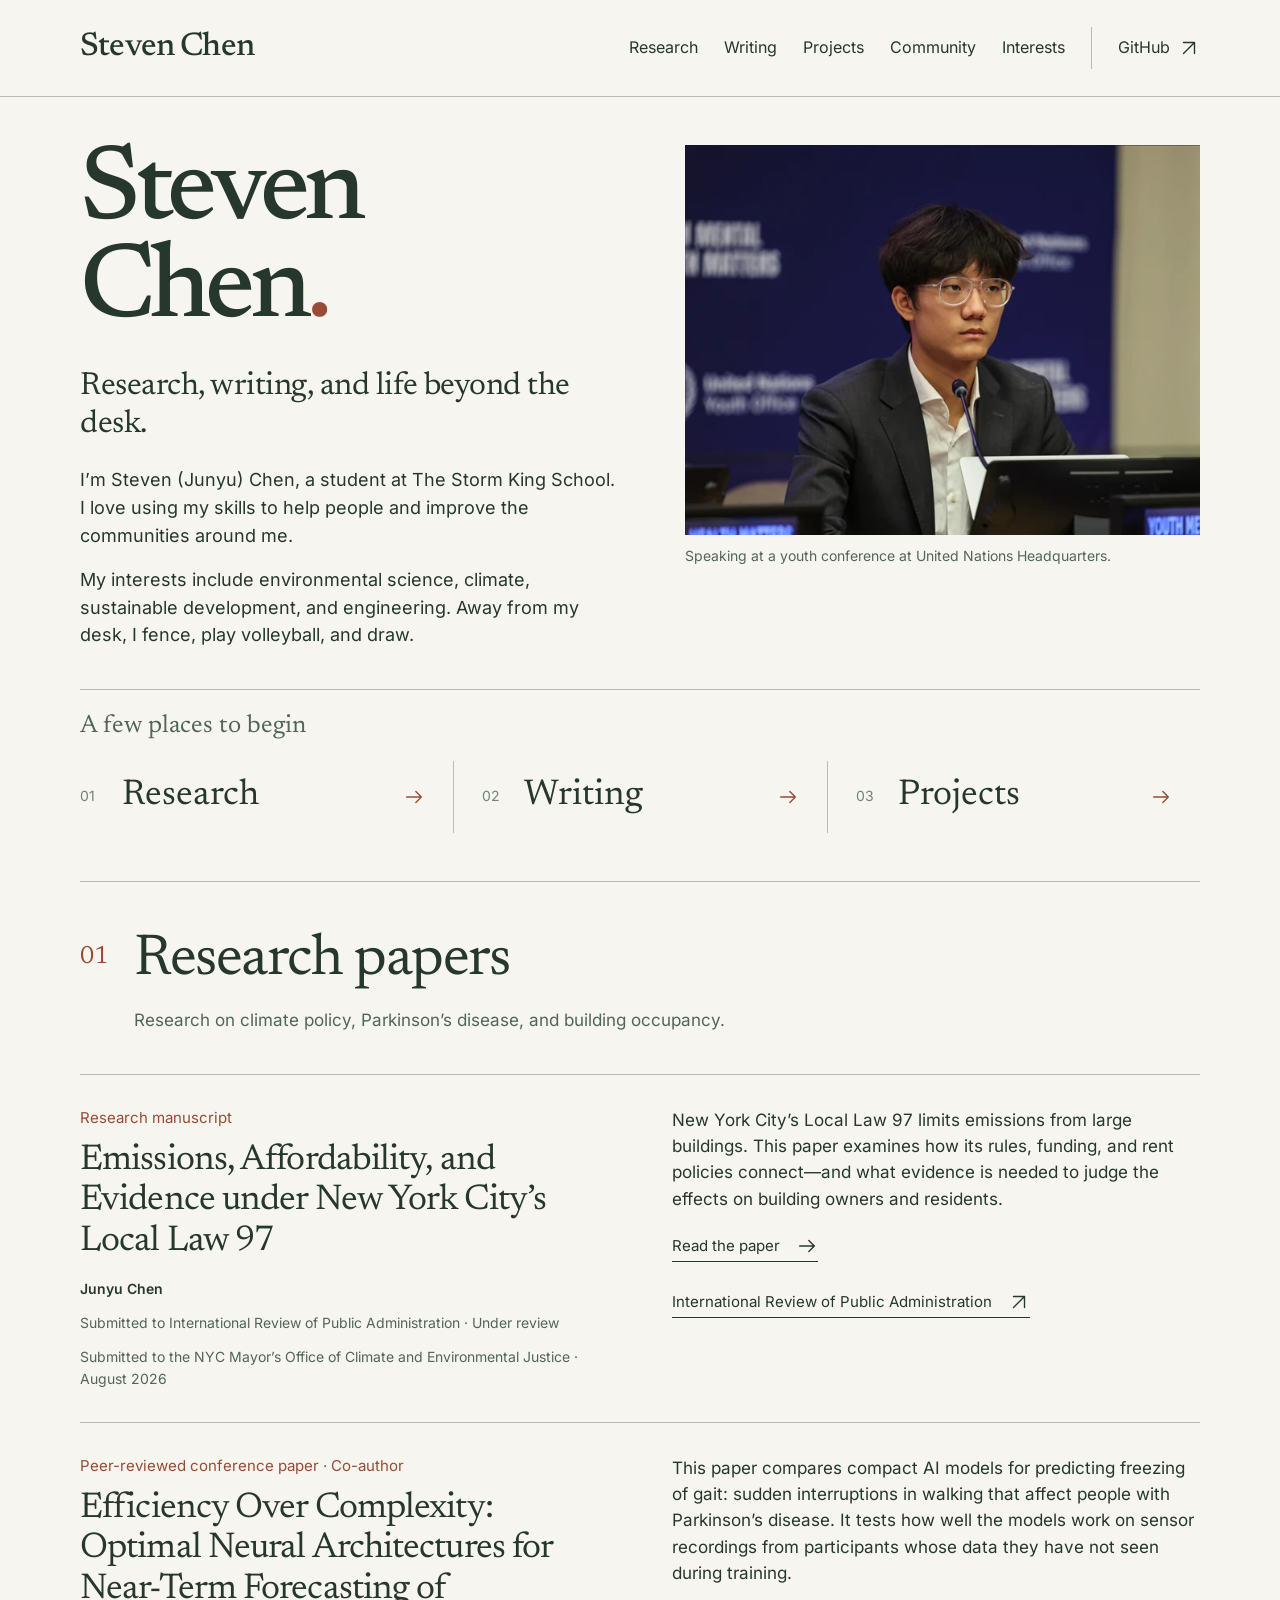
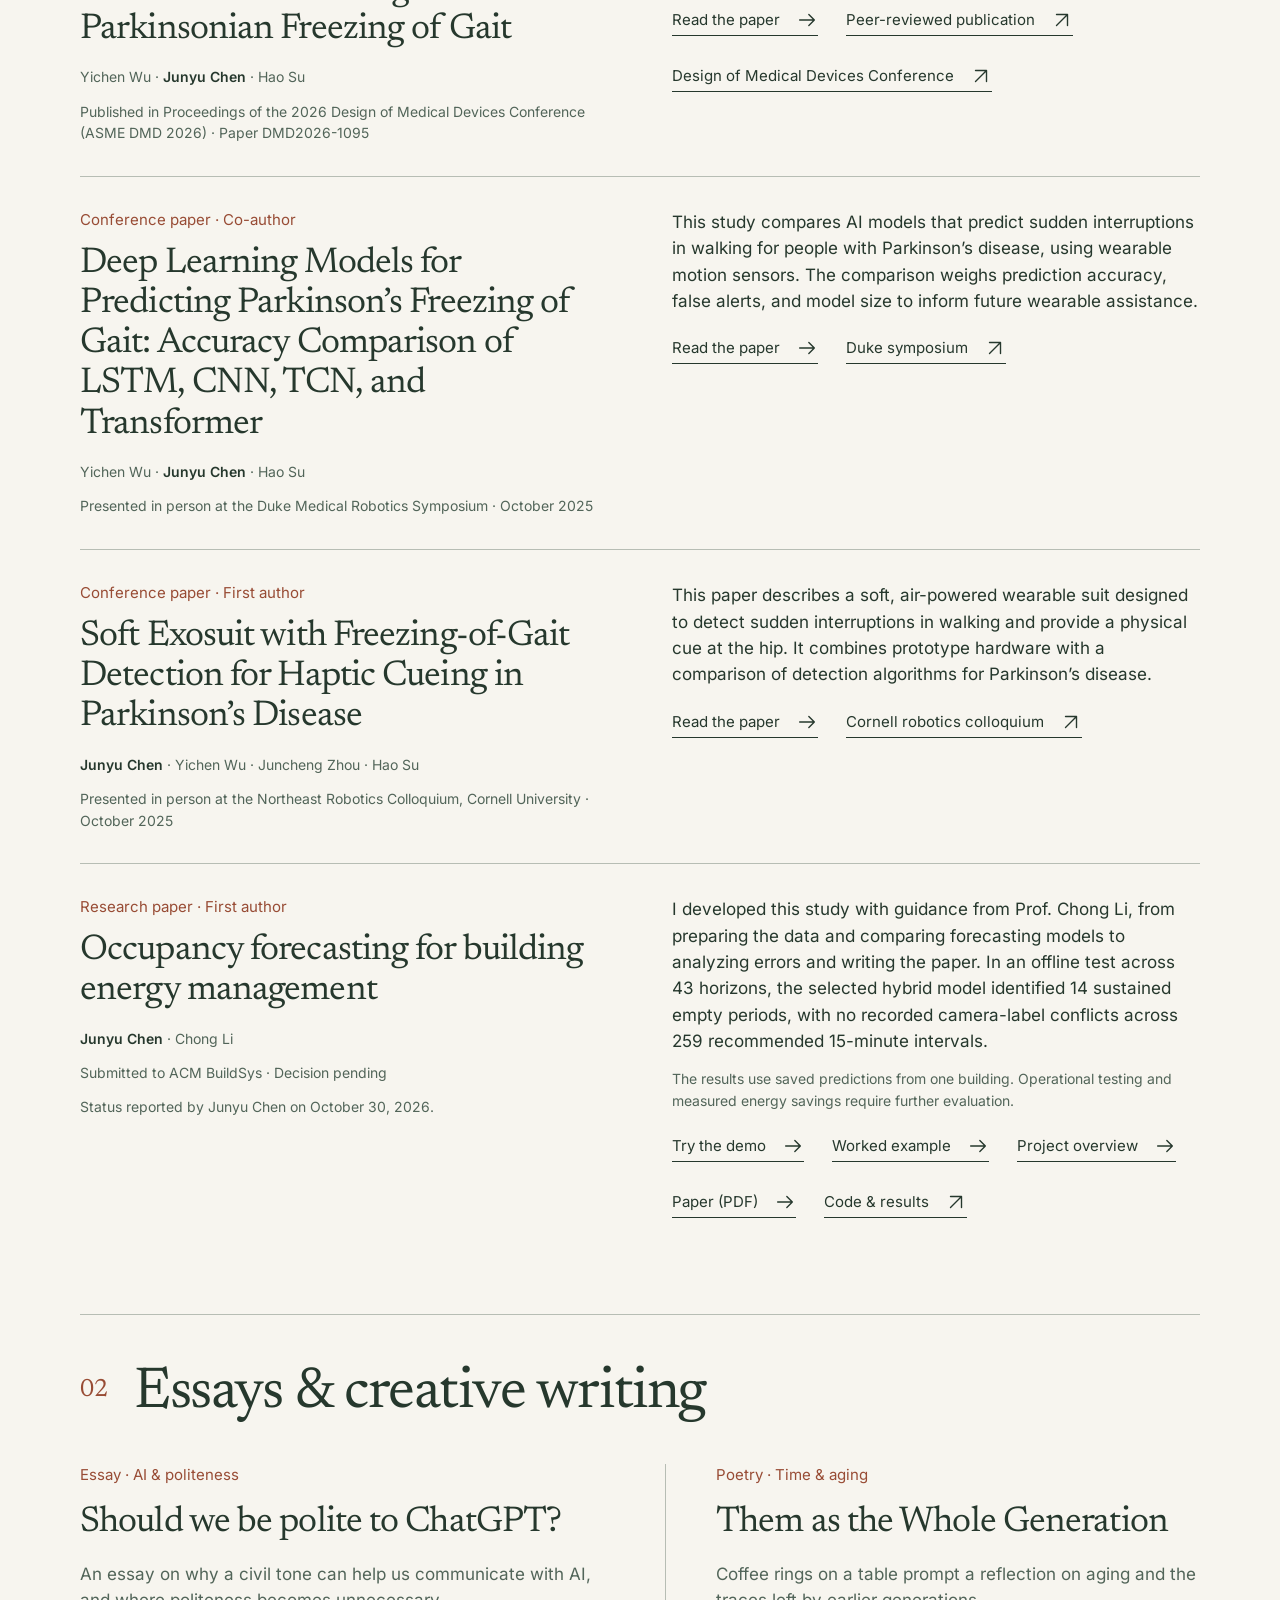
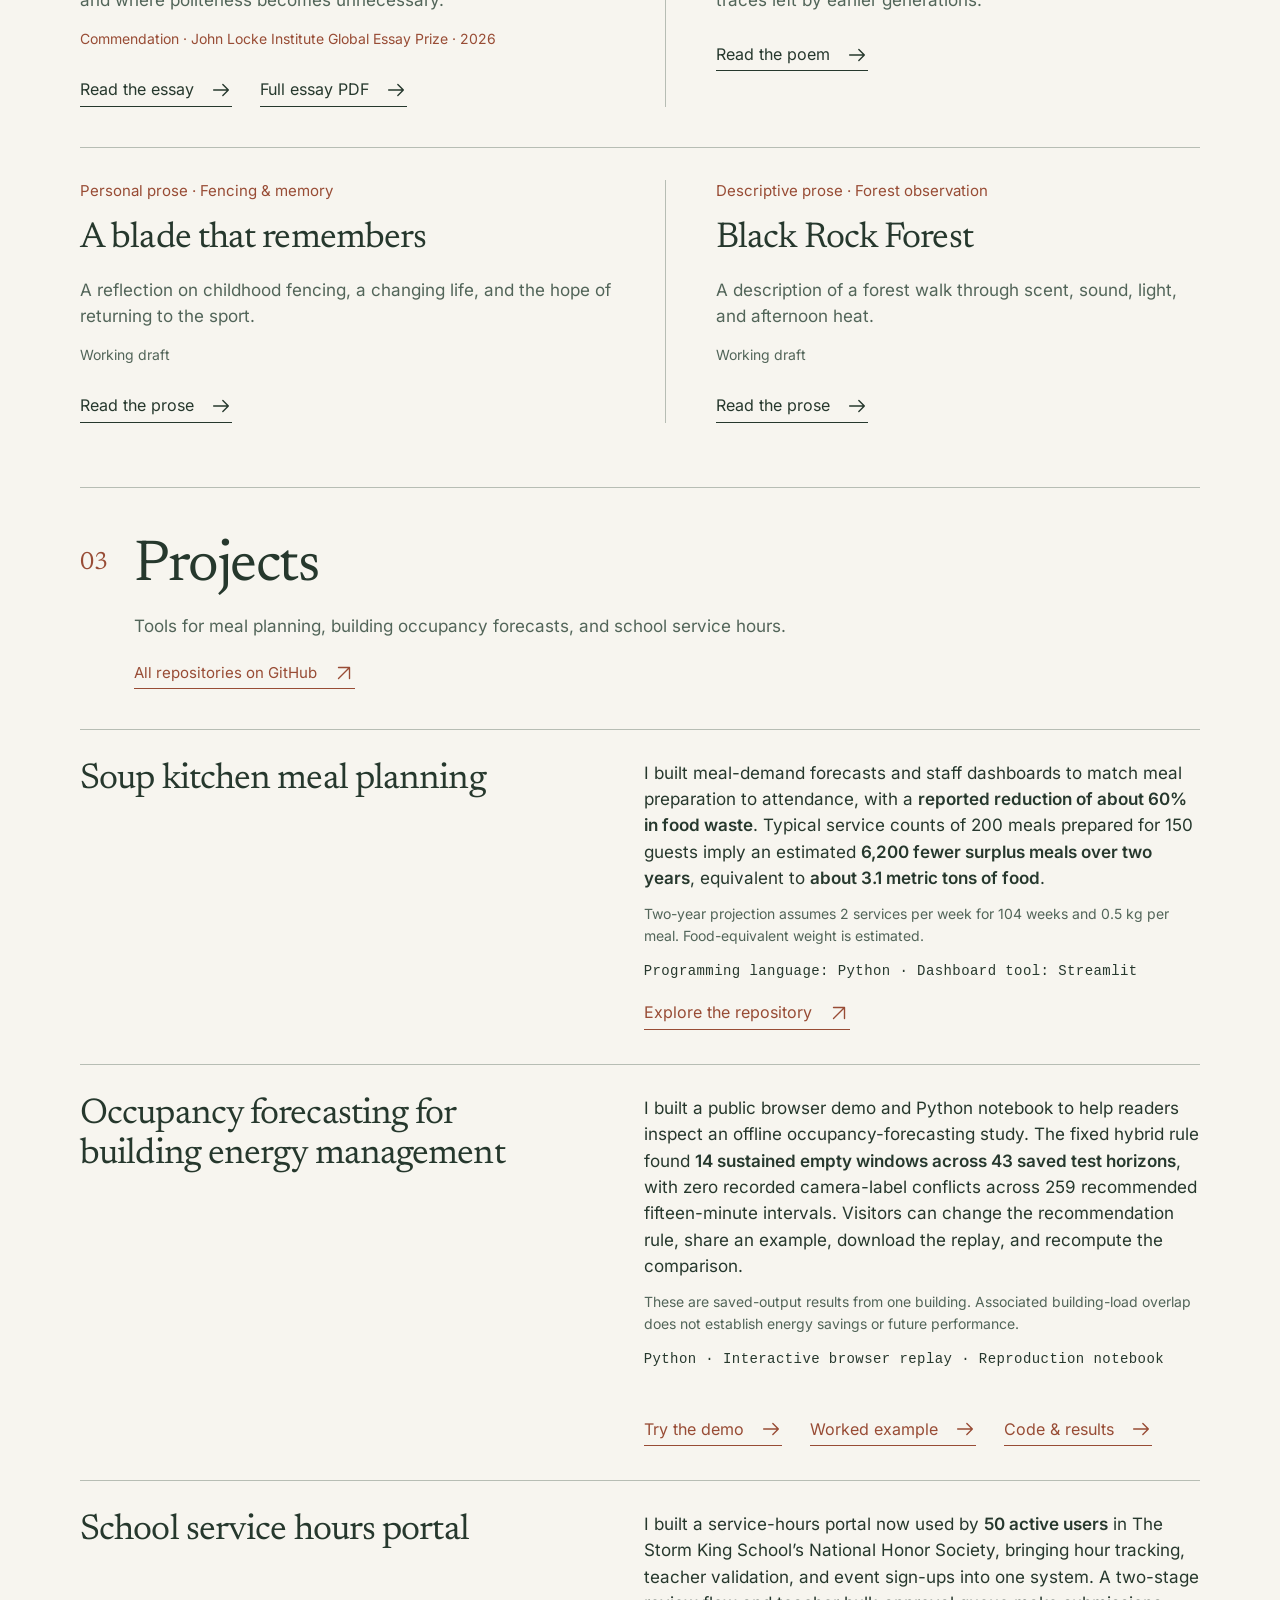
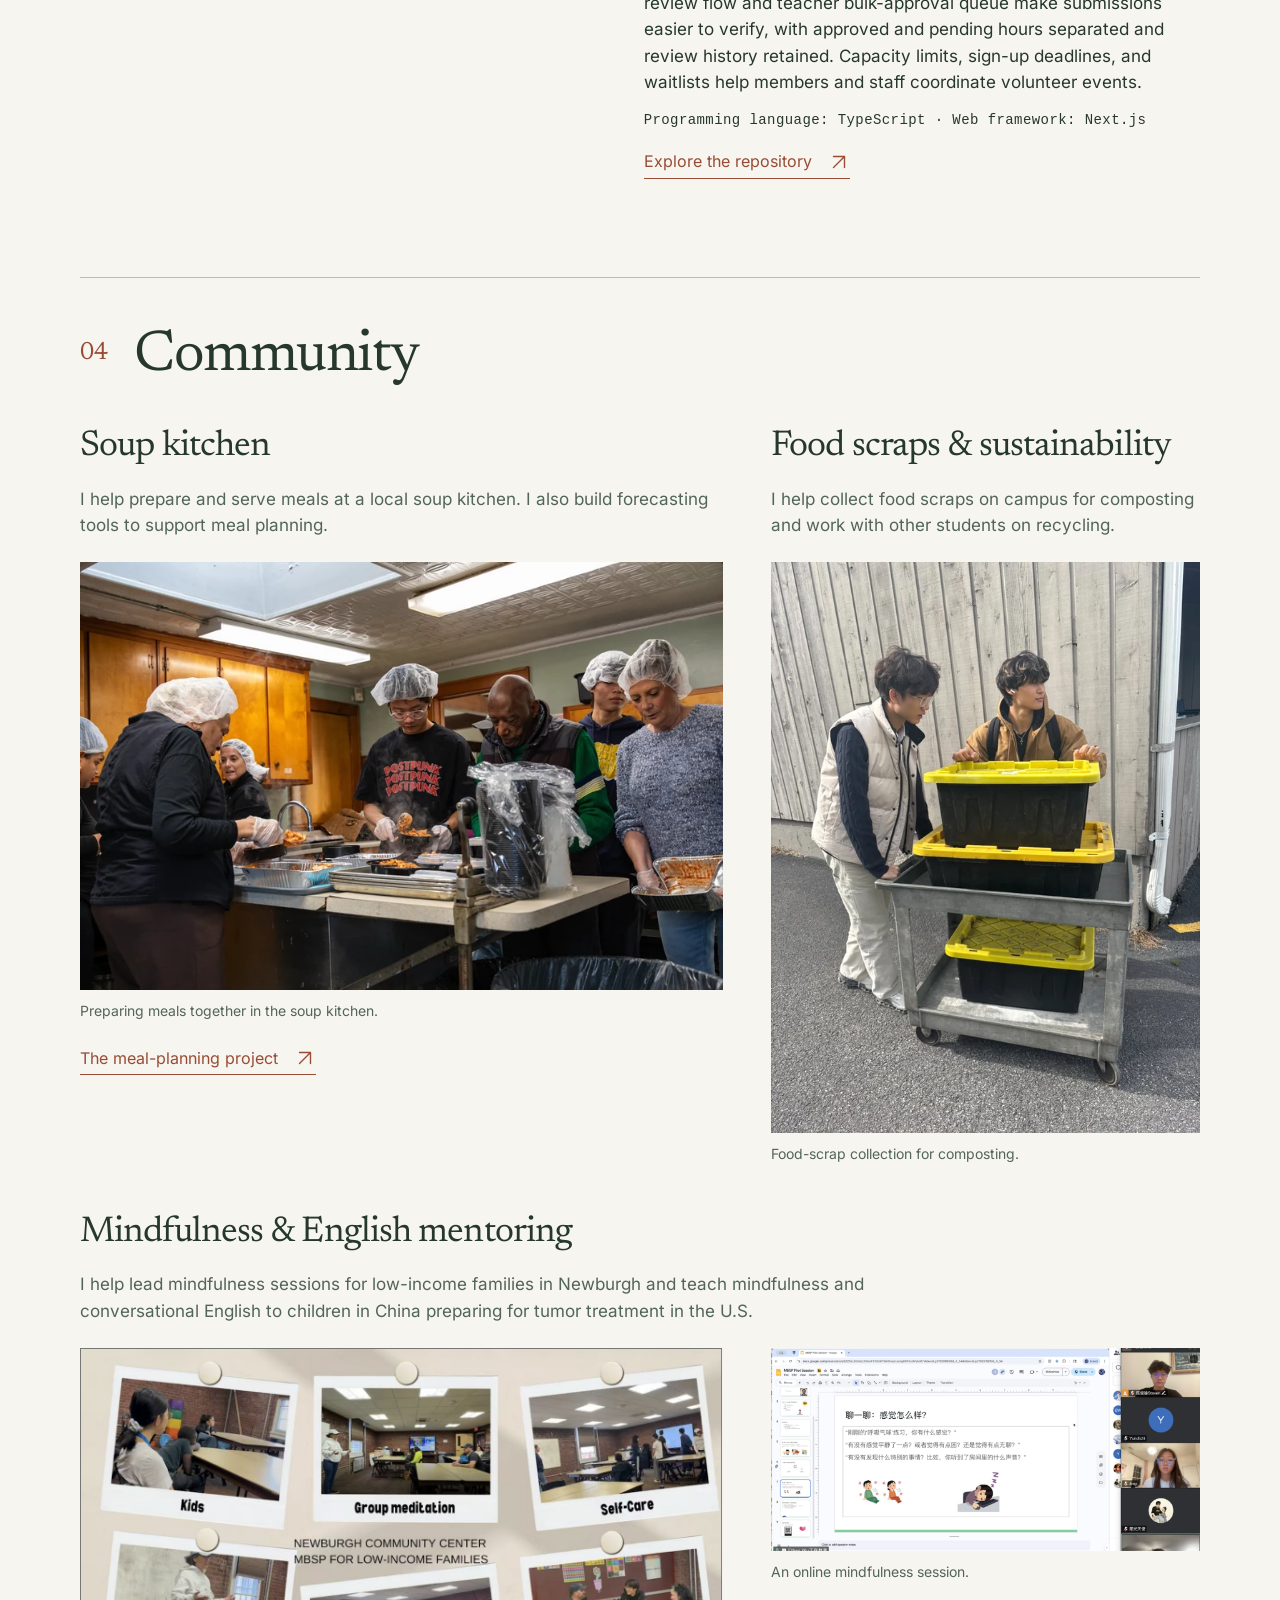
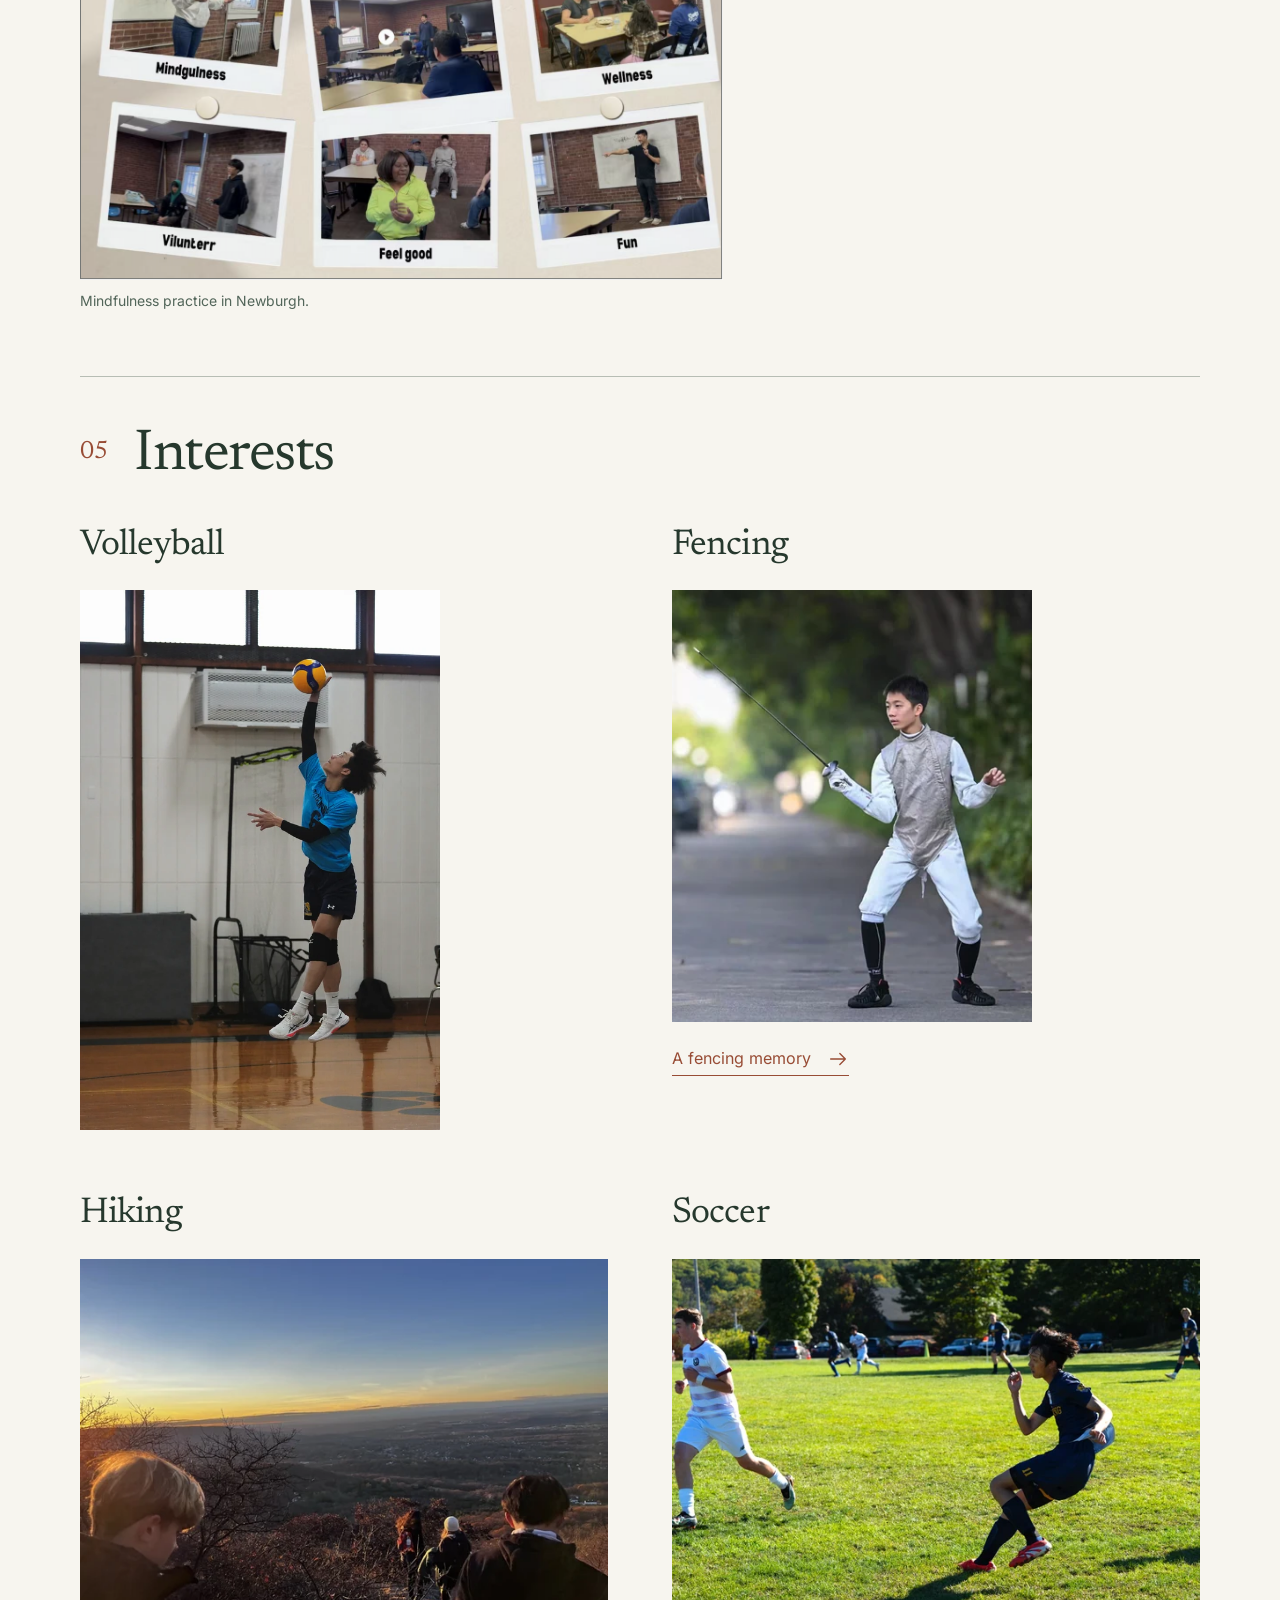
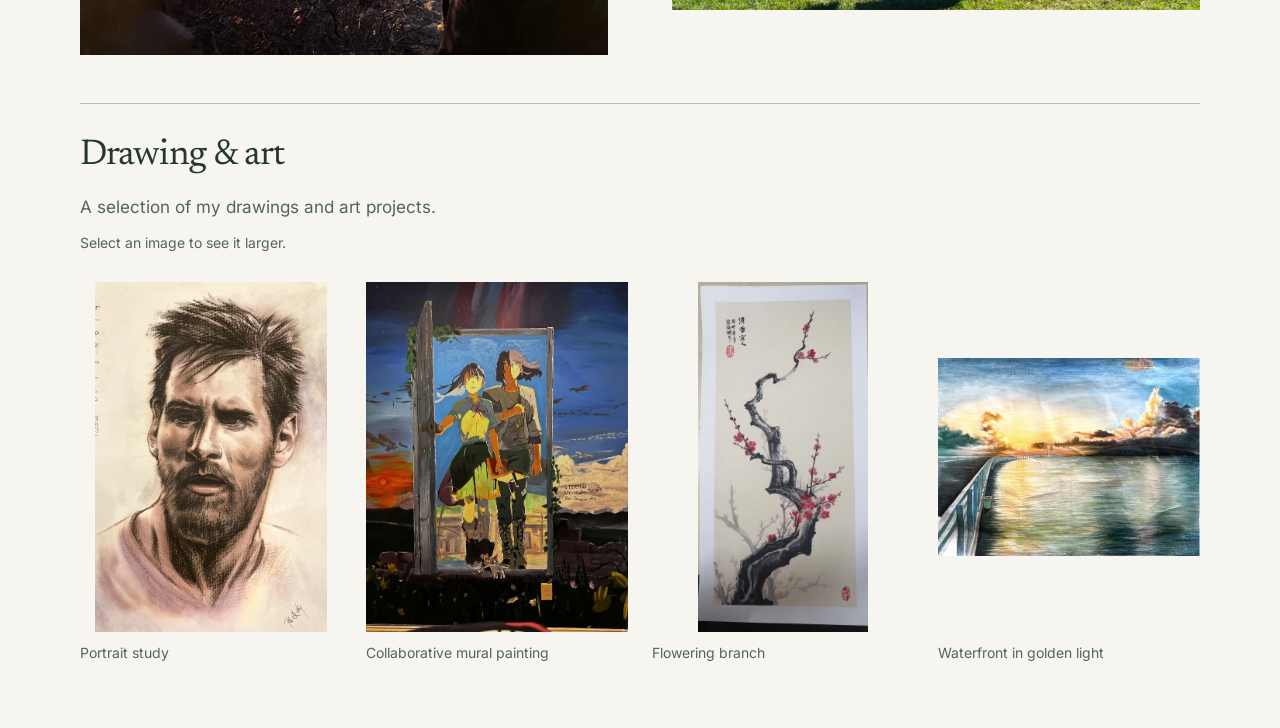
==== commit dfa79639: "Keep the submission provenance note in the research metadata style" ====
--- a/index.html
+++ b/index.html
@@ -1 +1 @@
-<!doctype html><html lang="en"><head><meta charset="utf-8"><meta name="viewport" content="width=device-width, initial-scale=1"><title>Steven Chen — Research, writing &amp; life beyond the desk</title><meta name="description" content="Research, writing, projects, community work, and art by Steven (Junyu) Chen."><meta name="theme-color" content="#f7f5ef"><link rel="canonical" href="https://stevenchenjy.github.io/"><meta property="og:type" content="website"><meta property="og:title" content="Steven Chen — Research, writing &amp; life beyond the desk"><meta property="og:description" content="Research, writing, projects, community work, and art by Steven (Junyu) Chen."><meta property="og:url" content="https://stevenchenjy.github.io/"><link rel="icon" href="/favicon.svg" type="image/svg+xml"><link rel="stylesheet" href="/assets/fonts/fonts.css"><link rel="stylesheet" href="/style.css?v=3245e1c85b13"></head><body><a class="skip-link" href="#main">Skip to content</a><header class="site-header"><div class="wrap header-inner"><a class="wordmark" href="/" aria-label="Steven Chen home">Steven Chen</a><nav aria-label="Main navigation"><a href="/#research">Research</a><a href="/#writing">Writing</a><a href="/#projects">Projects</a><a href="/#community">Community</a><a href="/#interests">Interests</a><a class="nav-github" href="https://github.com/stevenchenjy" target="_blank" rel="noopener noreferrer">GitHub<svg class="arrow" viewBox="0 0 24 24" fill="none" aria-hidden="true"><path d="M6 18 18 6M6 6h12v12"/></svg></a></nav></div></header><main id="main"><section class="hero wrap" aria-labelledby="intro-title"><div class="hero-main"><h1 id="intro-title">Steven<br>Chen<span class="dot">.</span></h1><p class="hero-deck">Research, writing, and life beyond the desk.</p><div class="hero-copy"><p>I’m Steven (Junyu) Chen, a student at The Storm King School. I love using my skills to help people and improve the communities around me.</p><p>My interests include environmental science, climate, sustainable development, and engineering. Away from my desk, I fence, play volleyball, and draw.</p></div></div><figure class="hero-portrait"><img src="/assets/photos/headshot-1280.webp?v=5e644e6c373f" srcset="/assets/photos/headshot-640.webp?v=f470279121f8 640w, /assets/photos/headshot-1280.webp?v=5e644e6c373f 1280w" sizes="(max-width:760px) calc(100vw - 48px), (max-width:1100px) 42vw, 40vw" width="1280" height="969" alt="Steven Chen seated at a microphone, wearing a dark jacket and glasses, with a blue conference backdrop." fetchpriority="high" decoding="async"><figcaption>Speaking at a youth conference at United Nations Headquarters.</figcaption></figure><aside class="begin" aria-labelledby="begin-title"><h2 id="begin-title">A few places to begin</h2><div class="begin-links"><a href="#research"><span class="index">01</span><span>Research</span><svg class="arrow" viewBox="0 0 24 24" fill="none" aria-hidden="true"><path d="M4 12h16m-6-6 6 6-6 6"/></svg></a><a href="#writing"><span class="index">02</span><span>Writing</span><svg class="arrow" viewBox="0 0 24 24" fill="none" aria-hidden="true"><path d="M4 12h16m-6-6 6 6-6 6"/></svg></a><a href="#projects"><span class="index">03</span><span>Projects</span><svg class="arrow" viewBox="0 0 24 24" fill="none" aria-hidden="true"><path d="M4 12h16m-6-6 6 6-6 6"/></svg></a></div></aside></section><section id="research" class="section research wrap" aria-labelledby="research-title"><div class="section-header"><div class="section-heading"><span class="section-number" aria-hidden="true">01</span><h2 id="research-title">Research papers</h2></div><p class="section-deck">Research on climate policy, Parkinson’s disease, and building occupancy.</p></div><article class="paper-row" id="climate"><div class="paper-main"><p class="genre">Research manuscript</p><h3>Emissions, Affordability, and Evidence under New York City’s Local Law 97</h3><p class="authors"><strong>Junyu Chen</strong></p><p class="publication-venue">Submitted to International Review of Public Administration · Under review</p><p class="publication-venue">Submitted to the NYC Mayor’s Office of Climate and Environmental Justice · August 2026</p></div><div class="paper-detail"><p>New York City’s Local Law 97 limits emissions from large buildings. This paper examines how its rules, funding, and rent policies connect—and what evidence is needed to judge the effects on building owners and residents.</p><div class="paper-links"><a class="text-link" href="/papers/climate-policy.pdf">Read the paper<svg class="arrow" viewBox="0 0 24 24" fill="none" aria-hidden="true"><path d="M4 12h16m-6-6 6 6-6 6"/></svg></a><a class="text-link" href="https://www.tandfonline.com/journals/rrpa20" target="_blank" rel="noopener noreferrer">International Review of Public Administration<svg class="arrow" viewBox="0 0 24 24" fill="none" aria-hidden="true"><path d="M6 18 18 6M6 6h12v12"/></svg></a></div></div></article><article class="paper-row"><div class="paper-main"><p class="genre">Peer-reviewed conference paper · Co-author</p><h3>Efficiency Over Complexity: Optimal Neural Architectures for Near-Term Forecasting of Parkinsonian Freezing of Gait</h3><p class="authors">Yichen Wu · <strong>Junyu Chen</strong> · Hao Su</p><p class="publication-venue">Published in Proceedings of the 2026 Design of Medical Devices Conference (ASME DMD 2026) · Paper DMD2026-1095</p></div><div class="paper-detail"><p>This paper compares compact AI models for predicting freezing of gait: sudden interruptions in walking that affect people with Parkinson’s disease. It tests how well the models work on sensor recordings from participants whose data they have not seen during training.</p><div class="paper-links"><a class="text-link" href="/papers/efficiency-over-complexity.pdf">Read the paper<svg class="arrow" viewBox="0 0 24 24" fill="none" aria-hidden="true"><path d="M4 12h16m-6-6 6 6-6 6"/></svg></a><a class="text-link" href="https://doi.org/10.1115/DMD2026-1095" target="_blank" rel="noopener noreferrer">Peer-reviewed publication<svg class="arrow" viewBox="0 0 24 24" fill="none" aria-hidden="true"><path d="M6 18 18 6M6 6h12v12"/></svg></a><a class="text-link" href="https://dmd.umn.edu/2026/agenda" target="_blank" rel="noopener noreferrer">Design of Medical Devices Conference<svg class="arrow" viewBox="0 0 24 24" fill="none" aria-hidden="true"><path d="M6 18 18 6M6 6h12v12"/></svg></a></div></div></article><article class="paper-row"><div class="paper-main"><p class="genre">Conference paper · Co-author</p><h3>Deep Learning Models for Predicting Parkinson’s Freezing of Gait: Accuracy Comparison of LSTM, CNN, TCN, and Transformer</h3><p class="authors">Yichen Wu · <strong>Junyu Chen</strong> · Hao Su</p><p class="publication-venue">Presented in person at the Duke Medical Robotics Symposium · October 2025</p></div><div class="paper-detail"><p>This study compares AI models that predict sudden interruptions in walking for people with Parkinson’s disease, using wearable motion sensors. The comparison weighs prediction accuracy, false alerts, and model size to inform future wearable assistance.</p><div class="paper-links"><a class="text-link" href="/papers/deep-learning-freezing-of-gait.pdf">Read the paper<svg class="arrow" viewBox="0 0 24 24" fill="none" aria-hidden="true"><path d="M4 12h16m-6-6 6 6-6 6"/></svg></a><a class="text-link" href="https://calendar.duke.edu/show?fq=id%3ACAL-8a00ec8b-979413b9-0199-2f8e2d0d-00007fd2demobedework%40mysite.edu" target="_blank" rel="noopener noreferrer">Duke symposium<svg class="arrow" viewBox="0 0 24 24" fill="none" aria-hidden="true"><path d="M6 18 18 6M6 6h12v12"/></svg></a></div></div></article><article class="paper-row"><div class="paper-main"><p class="genre">Conference paper · First author</p><h3>Soft Exosuit with Freezing-of-Gait Detection for Haptic Cueing in Parkinson’s Disease</h3><p class="authors"><strong>Junyu Chen</strong> · Yichen Wu · Juncheng Zhou · Hao Su</p><p class="publication-venue">Presented in person at the Northeast Robotics Colloquium, Cornell University · October 2025</p></div><div class="paper-detail"><p>This paper describes a soft, air-powered wearable suit designed to detect sudden interruptions in walking and provide a physical cue at the hip. It combines prototype hardware with a comparison of detection algorithms for Parkinson’s disease.</p><div class="paper-links"><a class="text-link" href="/papers/soft-exosuit.pdf">Read the paper<svg class="arrow" viewBox="0 0 24 24" fill="none" aria-hidden="true"><path d="M4 12h16m-6-6 6 6-6 6"/></svg></a><a class="text-link" href="https://nerc2025.cis.cornell.edu/" target="_blank" rel="noopener noreferrer">Cornell robotics colloquium<svg class="arrow" viewBox="0 0 24 24" fill="none" aria-hidden="true"><path d="M6 18 18 6M6 6h12v12"/></svg></a></div></div></article><article class="paper-row" id="occupancy-forecasting"><div class="paper-main"><p class="genre">Research paper · First author</p><h3>Occupancy forecasting for building energy management</h3><p class="authors"><strong>Junyu Chen</strong> · Chong Li</p><p class="publication-venue">Submitted to ACM BuildSys · Decision pending</p><p class="paper-note">Submission status reported by Junyu Chen on October 30, 2026.</p></div><div class="paper-detail"><p>I developed this study with guidance from Prof. Chong Li, from preparing the data and comparing forecasting models to analyzing errors and writing the paper. In an offline test across 43 horizons, the selected hybrid model identified 14 sustained empty periods, with no recorded camera-label conflicts across 259 recommended 15-minute intervals.</p><p class="paper-note">The results use saved predictions from one building. Operational testing and measured energy savings require further evaluation.</p><div class="paper-links"><a class="text-link" href="/decision-aware-occupancy-forecasting/demo/">Try the demo<svg class="arrow" viewBox="0 0 24 24" fill="none" aria-hidden="true"><path d="M4 12h16m-6-6 6 6-6 6"/></svg></a><a class="text-link" href="/decision-aware-occupancy-forecasting/guide/">Worked example<svg class="arrow" viewBox="0 0 24 24" fill="none" aria-hidden="true"><path d="M4 12h16m-6-6 6 6-6 6"/></svg></a><a class="text-link" href="/decision-aware-occupancy-forecasting/">Project overview<svg class="arrow" viewBox="0 0 24 24" fill="none" aria-hidden="true"><path d="M4 12h16m-6-6 6 6-6 6"/></svg></a><a class="text-link" href="/papers/occupancy-forecasting.pdf">Paper (PDF)<svg class="arrow" viewBox="0 0 24 24" fill="none" aria-hidden="true"><path d="M4 12h16m-6-6 6 6-6 6"/></svg></a><a class="text-link" href="https://github.com/stevenchenjy/decision-aware-occupancy-forecasting" target="_blank" rel="noopener noreferrer">Code &amp; results<svg class="arrow" viewBox="0 0 24 24" fill="none" aria-hidden="true"><path d="M6 18 18 6M6 6h12v12"/></svg></a></div></div></article></section><section id="writing" class="section wrap" aria-labelledby="writing-title"><div class="section-header"><div class="section-heading"><span class="section-number" aria-hidden="true">02</span><h2 id="writing-title">Essays &amp; creative writing</h2></div></div><div class="writing-features"><article class="writing-entry"><p class="genre">Essay · AI &amp; politeness</p><h3>Should we be polite to ChatGPT?</h3><p class="piece-description">An essay on why a civil tone can help us communicate with AI, and where politeness becomes unnecessary.</p><p class="recognition">Commendation · John Locke Institute Global Essay Prize · 2026</p><div class="feature-links"><a class="text-link" href="/writing/polite-to-chatgpt.html">Read the essay<svg class="arrow" viewBox="0 0 24 24" fill="none" aria-hidden="true"><path d="M4 12h16m-6-6 6 6-6 6"/></svg></a><a class="text-link" href="/papers/polite-to-chatgpt.pdf">Full essay PDF<svg class="arrow" viewBox="0 0 24 24" fill="none" aria-hidden="true"><path d="M4 12h16m-6-6 6 6-6 6"/></svg></a></div></article><article class="writing-entry"><p class="genre">Poetry · Time &amp; aging</p><h3>Them as the Whole Generation</h3><p class="piece-description">Coffee rings on a table prompt a reflection on aging and the traces left by earlier generations.</p><div class="feature-links"><a class="text-link" href="/writing/them-as-the-whole-generation.html">Read the poem<svg class="arrow" viewBox="0 0 24 24" fill="none" aria-hidden="true"><path d="M4 12h16m-6-6 6 6-6 6"/></svg></a></div></article></div><div class="sketches"><article class="writing-entry"><p class="genre">Personal prose · Fencing &amp; memory</p><h3>A blade that remembers</h3><p class="piece-description">A reflection on childhood fencing, a changing life, and the hope of returning to the sport.</p><p class="piece-status">Working draft</p><div class="feature-links"><a class="text-link" href="/writing/a-blade-that-remembers.html">Read the prose<svg class="arrow" viewBox="0 0 24 24" fill="none" aria-hidden="true"><path d="M4 12h16m-6-6 6 6-6 6"/></svg></a></div></article><article class="writing-entry"><p class="genre">Descriptive prose · Forest observation</p><h3>Black Rock Forest</h3><p class="piece-description">A description of a forest walk through scent, sound, light, and afternoon heat.</p><p class="piece-status">Working draft</p><div class="feature-links"><a class="text-link" href="/writing/black-rock-forest.html">Read the prose<svg class="arrow" viewBox="0 0 24 24" fill="none" aria-hidden="true"><path d="M4 12h16m-6-6 6 6-6 6"/></svg></a></div></article></div></section><section id="projects" class="section wrap" aria-labelledby="projects-title"><div class="section-header"><div class="section-heading"><span class="section-number" aria-hidden="true">03</span><h2 id="projects-title">Projects</h2></div><p class="section-deck">Tools for meal planning, building occupancy forecasts, and school service hours.</p><div class="section-action"><a class="text-link" href="https://github.com/stevenchenjy" target="_blank" rel="noopener noreferrer">All repositories on GitHub<svg class="arrow" viewBox="0 0 24 24" fill="none" aria-hidden="true"><path d="M6 18 18 6M6 6h12v12"/></svg></a></div></div><article class="project-row"><h3>Soup kitchen meal planning</h3><div><p>I built meal-demand forecasts and staff dashboards to match meal preparation to attendance, with a <strong>reported reduction of about 60% in food waste</strong>. Typical service counts of 200 meals prepared for 150 guests imply an estimated <strong>6,200 fewer surplus meals over two years</strong>, equivalent to <strong>about 3.1 metric tons of food</strong>. </p><p class="impact-note">Two-year projection assumes 2 services per week for 104 weeks and 0.5 kg per meal. Food-equivalent weight is estimated.</p><p class="tech">Programming language: Python · Dashboard tool: Streamlit</p><a class="text-link" href="https://github.com/stevenchenjy/soup-kitchen-forecast" target="_blank" rel="noopener noreferrer">Explore the repository<svg class="arrow" viewBox="0 0 24 24" fill="none" aria-hidden="true"><path d="M6 18 18 6M6 6h12v12"/></svg></a></div></article><article class="project-row" id="occupancy-project"><h3>Occupancy forecasting for building energy management</h3><div><p>I built a public browser demo and Python notebook to help readers inspect an offline occupancy-forecasting study. The fixed hybrid rule found <strong>14 sustained empty windows across 43 saved test horizons</strong>, with zero recorded camera-label conflicts across 259 recommended fifteen-minute intervals. Visitors can change the recommendation rule, share an example, download the replay, and recompute the comparison.</p><p class="impact-note">These are saved-output results from one building. Associated building-load overlap does not establish energy savings or future performance.</p><p class="tech">Python · Interactive browser replay · Reproduction notebook</p><div class="feature-links"><a class="text-link" href="/decision-aware-occupancy-forecasting/demo/">Try the demo<svg class="arrow" viewBox="0 0 24 24" fill="none" aria-hidden="true"><path d="M4 12h16m-6-6 6 6-6 6"/></svg></a><a class="text-link" href="/decision-aware-occupancy-forecasting/guide/">Worked example<svg class="arrow" viewBox="0 0 24 24" fill="none" aria-hidden="true"><path d="M4 12h16m-6-6 6 6-6 6"/></svg></a><a class="text-link" href="https://github.com/stevenchenjy/decision-aware-occupancy-forecasting" target="_blank" rel="noopener noreferrer">Code &amp; results<svg class="arrow" viewBox="0 0 24 24" fill="none" aria-hidden="true"><path d="M4 12h16m-6-6 6 6-6 6"/></svg></a></div></div></article><article class="project-row"><h3>School service hours portal</h3><div><p>I built a service-hours portal now used by <strong>50 active users</strong> in The Storm King School’s National Honor Society, bringing hour tracking, teacher validation, and event sign-ups into one system. A two-stage review flow and teacher bulk-approval queue make submissions easier to verify, with approved and pending hours separated and review history retained. Capacity limits, sign-up deadlines, and waitlists help members and staff coordinate volunteer events.</p><p class="tech">Programming language: TypeScript · Web framework: Next.js</p><a class="text-link" href="https://github.com/stevenchenjy/SKS-NHS-Hours" target="_blank" rel="noopener noreferrer">Explore the repository<svg class="arrow" viewBox="0 0 24 24" fill="none" aria-hidden="true"><path d="M6 18 18 6M6 6h12v12"/></svg></a></div></article></section><section id="community" class="section wrap" aria-labelledby="community-title"><div class="section-header"><div class="section-heading"><span class="section-number" aria-hidden="true">04</span><h2 id="community-title">Community</h2></div></div><div class="community-grid"><article class="photo-story"><h3>Soup kitchen</h3><p class="story-description">I help prepare and serve meals at a local soup kitchen. I also build forecasting tools to support meal planning.</p><figure><img src="/assets/photos/soup-kitchen-1600.webp?v=d1131804bcde" srcset="/assets/photos/soup-kitchen-800.webp?v=b5c2545e34e2 800w, /assets/photos/soup-kitchen-1600.webp?v=d1131804bcde 1600w" sizes="(max-width:760px) calc(100vw - 48px), 52vw" width="1600" height="1064" alt="Volunteers wearing hairnets and gloves portion hot food into meal containers at a kitchen counter." loading="lazy" decoding="async"><figcaption>Preparing meals together in the soup kitchen.</figcaption></figure><a class="text-link" href="https://github.com/stevenchenjy/soup-kitchen-forecast" target="_blank" rel="noopener noreferrer">The meal-planning project<svg class="arrow" viewBox="0 0 24 24" fill="none" aria-hidden="true"><path d="M6 18 18 6M6 6h12v12"/></svg></a></article><article class="photo-story"><h3>Food scraps &amp; sustainability</h3><p class="story-description">I help collect food scraps on campus for composting and work with other students on recycling.</p><figure><img src="/assets/photos/food-scraps-1180.webp?v=86aeeba21b8f" srcset="/assets/photos/food-scraps-600.webp?v=7ef13ef03bf2 600w, /assets/photos/food-scraps-1180.webp?v=86aeeba21b8f 1180w" sizes="(max-width:760px) calc(100vw - 48px), 35vw" width="1180" height="1572" alt="Two people stand beside a wheeled cart of black food-scrap bins with yellow lids." loading="lazy" decoding="async"><figcaption>Food-scrap collection for composting.</figcaption></figure></article><article class="photo-story community-activity" id="mindfulness-mentoring"><h3>Mindfulness &amp; English mentoring</h3><p class="story-description">I help lead mindfulness sessions for low-income families in Newburgh and teach mindfulness and conversational English to children in China preparing for tumor treatment in the U.S.</p><div class="community-photos"><figure id="newburgh-mindfulness"><img src="/assets/photos/newburgh-mindfulness.webp?v=5cf3ae85347c" width="1376" height="1138" alt="A collage of mindfulness activities at the Newburgh Community Center." loading="lazy" decoding="async"><figcaption>Mindfulness practice in Newburgh.</figcaption></figure><figure id="china-mentoring"><img src="/assets/photos/china-mindfulness-english.webp?v=4d03b1dfa6bd" width="1370" height="648" alt="An online mindfulness session with shared slides and participants." loading="lazy" decoding="async"><figcaption>An online mindfulness session.</figcaption></figure></div></article></div></section><section id="interests" class="section wrap" aria-labelledby="interests-title"><div class="section-header"><div class="section-heading"><span class="section-number" aria-hidden="true">05</span><h2 id="interests-title">Interests</h2></div></div><div class="sports-grid"><article class="photo-story"><h3>Volleyball</h3><figure class="sports-photo"><img src="/assets/photos/volleyball-1200.webp?v=1ce38ed6b803" srcset="/assets/photos/volleyball-600.webp?v=ea412898b21d 600w, /assets/photos/volleyball-1200.webp?v=1ce38ed6b803 1200w" sizes="(max-width:410px) calc(100vw - 48px), 360px" width="1200" height="1800" alt="A player in a blue jersey jumps toward a volleyball in an indoor gym, with the ball and full player visible." loading="lazy" decoding="async"></figure></article><article class="photo-story"><h3>Fencing</h3><figure class="sports-photo fencing-photo"><img src="/assets/photos/fencing-1200.webp?v=c47aeca4b5b2" srcset="/assets/photos/fencing-600.webp?v=ea8bdb3bba9c 600w, /assets/photos/fencing-1200.webp?v=c47aeca4b5b2 1200w" sizes="(max-width:410px) calc(100vw - 48px), 360px" width="1200" height="918" alt="Steven in a fencing uniform holds a foil while standing on a tree-lined path." loading="lazy" decoding="async"></figure><a class="text-link" href="/writing/a-blade-that-remembers.html">A fencing memory<svg class="arrow" viewBox="0 0 24 24" fill="none" aria-hidden="true"><path d="M4 12h16m-6-6 6 6-6 6"/></svg></a></article><article class="photo-story hiking-story"><h3>Hiking</h3><figure class="hiking-photo"><img src="/assets/photos/hiking-1200.webp?v=03af43bb2542" srcset="/assets/photos/hiking-600.webp?v=071f4b2bf918 600w, /assets/photos/hiking-1200.webp?v=03af43bb2542 1024w" sizes="(max-width:760px) calc(100vw - 48px), 45vw" width="1024" height="768" alt="Four hikers descend a rocky trail above a valley under a blue and golden sky." loading="lazy" decoding="async"></figure></article><article class="photo-story soccer-story"><h3>Soccer</h3><figure class="soccer-photo"><img src="/assets/photos/soccer-1200.webp?v=b01445fd7c96" srcset="/assets/photos/soccer-600.webp?v=f979e887320c 600w, /assets/photos/soccer-1200.webp?v=b01445fd7c96 1200w" sizes="(max-width:760px) calc(100vw - 48px), 45vw" width="1200" height="798" alt="A soccer player in a blue number 11 uniform runs on a grass field during a match." loading="lazy" decoding="async"></figure></article></div><article class="art-collection" aria-labelledby="art-title"><h3 id="art-title">Drawing &amp; art</h3><p class="story-description">A selection of my drawings and art projects.</p><p class="gallery-instruction">Select an image to see it larger.</p><div class="art-gallery"><figure><a class="art-image-link" href="/assets/photos/portrait-study-full.webp" aria-label="Enlarge: Portrait study"><img src="/assets/photos/portrait-study-preview.webp" width="597" height="900" alt="Portrait of a bearded man with swept hair, shaded in dark textured lines and muted pink and brown tones." loading="lazy" decoding="async"></a><figcaption>Portrait study</figcaption></figure><figure><a class="art-image-link" href="/assets/photos/mural-painting-full.webp" aria-label="Enlarge: Collaborative mural painting"><img src="/assets/photos/mural-painting-preview.webp" width="675" height="900" alt="A wall mural of two illustrated figures in an open doorway, surrounded by a blue sky, golden clouds, and flowers." loading="lazy" decoding="async"></a><figcaption>Collaborative mural painting</figcaption></figure><figure><a class="art-image-link" href="/assets/photos/flowering-branch-full.webp" aria-label="Enlarge: Flowering branch"><img src="/assets/photos/flowering-branch-preview.webp" width="438" height="900" alt="A tall painting of a twisting dark branch with red blossoms, Chinese calligraphy at the upper left, and red seals." loading="lazy" decoding="async"></a><figcaption>Flowering branch</figcaption></figure><figure><a class="art-image-link" href="/assets/photos/waterfront-full.webp" aria-label="Enlarge: Waterfront in golden light"><img src="/assets/photos/waterfront-preview.webp" width="900" height="678" alt="A waterfront scene with a curving white-railed walkway, yellow-orange light reflected on blue-green water, and dramatic clouds." loading="lazy" decoding="async"></a><figcaption>Waterfront in golden light</figcaption></figure></div></article></section></main></body></html>+<!doctype html><html lang="en"><head><meta charset="utf-8"><meta name="viewport" content="width=device-width, initial-scale=1"><title>Steven Chen — Research, writing &amp; life beyond the desk</title><meta name="description" content="Research, writing, projects, community work, and art by Steven (Junyu) Chen."><meta name="theme-color" content="#f7f5ef"><link rel="canonical" href="https://stevenchenjy.github.io/"><meta property="og:type" content="website"><meta property="og:title" content="Steven Chen — Research, writing &amp; life beyond the desk"><meta property="og:description" content="Research, writing, projects, community work, and art by Steven (Junyu) Chen."><meta property="og:url" content="https://stevenchenjy.github.io/"><link rel="icon" href="/favicon.svg" type="image/svg+xml"><link rel="stylesheet" href="/assets/fonts/fonts.css"><link rel="stylesheet" href="/style.css?v=3245e1c85b13"></head><body><a class="skip-link" href="#main">Skip to content</a><header class="site-header"><div class="wrap header-inner"><a class="wordmark" href="/" aria-label="Steven Chen home">Steven Chen</a><nav aria-label="Main navigation"><a href="/#research">Research</a><a href="/#writing">Writing</a><a href="/#projects">Projects</a><a href="/#community">Community</a><a href="/#interests">Interests</a><a class="nav-github" href="https://github.com/stevenchenjy" target="_blank" rel="noopener noreferrer">GitHub<svg class="arrow" viewBox="0 0 24 24" fill="none" aria-hidden="true"><path d="M6 18 18 6M6 6h12v12"/></svg></a></nav></div></header><main id="main"><section class="hero wrap" aria-labelledby="intro-title"><div class="hero-main"><h1 id="intro-title">Steven<br>Chen<span class="dot">.</span></h1><p class="hero-deck">Research, writing, and life beyond the desk.</p><div class="hero-copy"><p>I’m Steven (Junyu) Chen, a student at The Storm King School. I love using my skills to help people and improve the communities around me.</p><p>My interests include environmental science, climate, sustainable development, and engineering. Away from my desk, I fence, play volleyball, and draw.</p></div></div><figure class="hero-portrait"><img src="/assets/photos/headshot-1280.webp?v=5e644e6c373f" srcset="/assets/photos/headshot-640.webp?v=f470279121f8 640w, /assets/photos/headshot-1280.webp?v=5e644e6c373f 1280w" sizes="(max-width:760px) calc(100vw - 48px), (max-width:1100px) 42vw, 40vw" width="1280" height="969" alt="Steven Chen seated at a microphone, wearing a dark jacket and glasses, with a blue conference backdrop." fetchpriority="high" decoding="async"><figcaption>Speaking at a youth conference at United Nations Headquarters.</figcaption></figure><aside class="begin" aria-labelledby="begin-title"><h2 id="begin-title">A few places to begin</h2><div class="begin-links"><a href="#research"><span class="index">01</span><span>Research</span><svg class="arrow" viewBox="0 0 24 24" fill="none" aria-hidden="true"><path d="M4 12h16m-6-6 6 6-6 6"/></svg></a><a href="#writing"><span class="index">02</span><span>Writing</span><svg class="arrow" viewBox="0 0 24 24" fill="none" aria-hidden="true"><path d="M4 12h16m-6-6 6 6-6 6"/></svg></a><a href="#projects"><span class="index">03</span><span>Projects</span><svg class="arrow" viewBox="0 0 24 24" fill="none" aria-hidden="true"><path d="M4 12h16m-6-6 6 6-6 6"/></svg></a></div></aside></section><section id="research" class="section research wrap" aria-labelledby="research-title"><div class="section-header"><div class="section-heading"><span class="section-number" aria-hidden="true">01</span><h2 id="research-title">Research papers</h2></div><p class="section-deck">Research on climate policy, Parkinson’s disease, and building occupancy.</p></div><article class="paper-row" id="climate"><div class="paper-main"><p class="genre">Research manuscript</p><h3>Emissions, Affordability, and Evidence under New York City’s Local Law 97</h3><p class="authors"><strong>Junyu Chen</strong></p><p class="publication-venue">Submitted to International Review of Public Administration · Under review</p><p class="publication-venue">Submitted to the NYC Mayor’s Office of Climate and Environmental Justice · August 2026</p></div><div class="paper-detail"><p>New York City’s Local Law 97 limits emissions from large buildings. This paper examines how its rules, funding, and rent policies connect—and what evidence is needed to judge the effects on building owners and residents.</p><div class="paper-links"><a class="text-link" href="/papers/climate-policy.pdf">Read the paper<svg class="arrow" viewBox="0 0 24 24" fill="none" aria-hidden="true"><path d="M4 12h16m-6-6 6 6-6 6"/></svg></a><a class="text-link" href="https://www.tandfonline.com/journals/rrpa20" target="_blank" rel="noopener noreferrer">International Review of Public Administration<svg class="arrow" viewBox="0 0 24 24" fill="none" aria-hidden="true"><path d="M6 18 18 6M6 6h12v12"/></svg></a></div></div></article><article class="paper-row"><div class="paper-main"><p class="genre">Peer-reviewed conference paper · Co-author</p><h3>Efficiency Over Complexity: Optimal Neural Architectures for Near-Term Forecasting of Parkinsonian Freezing of Gait</h3><p class="authors">Yichen Wu · <strong>Junyu Chen</strong> · Hao Su</p><p class="publication-venue">Published in Proceedings of the 2026 Design of Medical Devices Conference (ASME DMD 2026) · Paper DMD2026-1095</p></div><div class="paper-detail"><p>This paper compares compact AI models for predicting freezing of gait: sudden interruptions in walking that affect people with Parkinson’s disease. It tests how well the models work on sensor recordings from participants whose data they have not seen during training.</p><div class="paper-links"><a class="text-link" href="/papers/efficiency-over-complexity.pdf">Read the paper<svg class="arrow" viewBox="0 0 24 24" fill="none" aria-hidden="true"><path d="M4 12h16m-6-6 6 6-6 6"/></svg></a><a class="text-link" href="https://doi.org/10.1115/DMD2026-1095" target="_blank" rel="noopener noreferrer">Peer-reviewed publication<svg class="arrow" viewBox="0 0 24 24" fill="none" aria-hidden="true"><path d="M6 18 18 6M6 6h12v12"/></svg></a><a class="text-link" href="https://dmd.umn.edu/2026/agenda" target="_blank" rel="noopener noreferrer">Design of Medical Devices Conference<svg class="arrow" viewBox="0 0 24 24" fill="none" aria-hidden="true"><path d="M6 18 18 6M6 6h12v12"/></svg></a></div></div></article><article class="paper-row"><div class="paper-main"><p class="genre">Conference paper · Co-author</p><h3>Deep Learning Models for Predicting Parkinson’s Freezing of Gait: Accuracy Comparison of LSTM, CNN, TCN, and Transformer</h3><p class="authors">Yichen Wu · <strong>Junyu Chen</strong> · Hao Su</p><p class="publication-venue">Presented in person at the Duke Medical Robotics Symposium · October 2025</p></div><div class="paper-detail"><p>This study compares AI models that predict sudden interruptions in walking for people with Parkinson’s disease, using wearable motion sensors. The comparison weighs prediction accuracy, false alerts, and model size to inform future wearable assistance.</p><div class="paper-links"><a class="text-link" href="/papers/deep-learning-freezing-of-gait.pdf">Read the paper<svg class="arrow" viewBox="0 0 24 24" fill="none" aria-hidden="true"><path d="M4 12h16m-6-6 6 6-6 6"/></svg></a><a class="text-link" href="https://calendar.duke.edu/show?fq=id%3ACAL-8a00ec8b-979413b9-0199-2f8e2d0d-00007fd2demobedework%40mysite.edu" target="_blank" rel="noopener noreferrer">Duke symposium<svg class="arrow" viewBox="0 0 24 24" fill="none" aria-hidden="true"><path d="M6 18 18 6M6 6h12v12"/></svg></a></div></div></article><article class="paper-row"><div class="paper-main"><p class="genre">Conference paper · First author</p><h3>Soft Exosuit with Freezing-of-Gait Detection for Haptic Cueing in Parkinson’s Disease</h3><p class="authors"><strong>Junyu Chen</strong> · Yichen Wu · Juncheng Zhou · Hao Su</p><p class="publication-venue">Presented in person at the Northeast Robotics Colloquium, Cornell University · October 2025</p></div><div class="paper-detail"><p>This paper describes a soft, air-powered wearable suit designed to detect sudden interruptions in walking and provide a physical cue at the hip. It combines prototype hardware with a comparison of detection algorithms for Parkinson’s disease.</p><div class="paper-links"><a class="text-link" href="/papers/soft-exosuit.pdf">Read the paper<svg class="arrow" viewBox="0 0 24 24" fill="none" aria-hidden="true"><path d="M4 12h16m-6-6 6 6-6 6"/></svg></a><a class="text-link" href="https://nerc2025.cis.cornell.edu/" target="_blank" rel="noopener noreferrer">Cornell robotics colloquium<svg class="arrow" viewBox="0 0 24 24" fill="none" aria-hidden="true"><path d="M6 18 18 6M6 6h12v12"/></svg></a></div></div></article><article class="paper-row" id="occupancy-forecasting"><div class="paper-main"><p class="genre">Research paper · First author</p><h3>Occupancy forecasting for building energy management</h3><p class="authors"><strong>Junyu Chen</strong> · Chong Li</p><p class="publication-venue">Submitted to ACM BuildSys · Decision pending</p><p class="publication-venue">Status reported by Junyu Chen on October 30, 2026.</p></div><div class="paper-detail"><p>I developed this study with guidance from Prof. Chong Li, from preparing the data and comparing forecasting models to analyzing errors and writing the paper. In an offline test across 43 horizons, the selected hybrid model identified 14 sustained empty periods, with no recorded camera-label conflicts across 259 recommended 15-minute intervals.</p><p class="paper-note">The results use saved predictions from one building. Operational testing and measured energy savings require further evaluation.</p><div class="paper-links"><a class="text-link" href="/decision-aware-occupancy-forecasting/demo/">Try the demo<svg class="arrow" viewBox="0 0 24 24" fill="none" aria-hidden="true"><path d="M4 12h16m-6-6 6 6-6 6"/></svg></a><a class="text-link" href="/decision-aware-occupancy-forecasting/guide/">Worked example<svg class="arrow" viewBox="0 0 24 24" fill="none" aria-hidden="true"><path d="M4 12h16m-6-6 6 6-6 6"/></svg></a><a class="text-link" href="/decision-aware-occupancy-forecasting/">Project overview<svg class="arrow" viewBox="0 0 24 24" fill="none" aria-hidden="true"><path d="M4 12h16m-6-6 6 6-6 6"/></svg></a><a class="text-link" href="/papers/occupancy-forecasting.pdf">Paper (PDF)<svg class="arrow" viewBox="0 0 24 24" fill="none" aria-hidden="true"><path d="M4 12h16m-6-6 6 6-6 6"/></svg></a><a class="text-link" href="https://github.com/stevenchenjy/decision-aware-occupancy-forecasting" target="_blank" rel="noopener noreferrer">Code &amp; results<svg class="arrow" viewBox="0 0 24 24" fill="none" aria-hidden="true"><path d="M6 18 18 6M6 6h12v12"/></svg></a></div></div></article></section><section id="writing" class="section wrap" aria-labelledby="writing-title"><div class="section-header"><div class="section-heading"><span class="section-number" aria-hidden="true">02</span><h2 id="writing-title">Essays &amp; creative writing</h2></div></div><div class="writing-features"><article class="writing-entry"><p class="genre">Essay · AI &amp; politeness</p><h3>Should we be polite to ChatGPT?</h3><p class="piece-description">An essay on why a civil tone can help us communicate with AI, and where politeness becomes unnecessary.</p><p class="recognition">Commendation · John Locke Institute Global Essay Prize · 2026</p><div class="feature-links"><a class="text-link" href="/writing/polite-to-chatgpt.html">Read the essay<svg class="arrow" viewBox="0 0 24 24" fill="none" aria-hidden="true"><path d="M4 12h16m-6-6 6 6-6 6"/></svg></a><a class="text-link" href="/papers/polite-to-chatgpt.pdf">Full essay PDF<svg class="arrow" viewBox="0 0 24 24" fill="none" aria-hidden="true"><path d="M4 12h16m-6-6 6 6-6 6"/></svg></a></div></article><article class="writing-entry"><p class="genre">Poetry · Time &amp; aging</p><h3>Them as the Whole Generation</h3><p class="piece-description">Coffee rings on a table prompt a reflection on aging and the traces left by earlier generations.</p><div class="feature-links"><a class="text-link" href="/writing/them-as-the-whole-generation.html">Read the poem<svg class="arrow" viewBox="0 0 24 24" fill="none" aria-hidden="true"><path d="M4 12h16m-6-6 6 6-6 6"/></svg></a></div></article></div><div class="sketches"><article class="writing-entry"><p class="genre">Personal prose · Fencing &amp; memory</p><h3>A blade that remembers</h3><p class="piece-description">A reflection on childhood fencing, a changing life, and the hope of returning to the sport.</p><p class="piece-status">Working draft</p><div class="feature-links"><a class="text-link" href="/writing/a-blade-that-remembers.html">Read the prose<svg class="arrow" viewBox="0 0 24 24" fill="none" aria-hidden="true"><path d="M4 12h16m-6-6 6 6-6 6"/></svg></a></div></article><article class="writing-entry"><p class="genre">Descriptive prose · Forest observation</p><h3>Black Rock Forest</h3><p class="piece-description">A description of a forest walk through scent, sound, light, and afternoon heat.</p><p class="piece-status">Working draft</p><div class="feature-links"><a class="text-link" href="/writing/black-rock-forest.html">Read the prose<svg class="arrow" viewBox="0 0 24 24" fill="none" aria-hidden="true"><path d="M4 12h16m-6-6 6 6-6 6"/></svg></a></div></article></div></section><section id="projects" class="section wrap" aria-labelledby="projects-title"><div class="section-header"><div class="section-heading"><span class="section-number" aria-hidden="true">03</span><h2 id="projects-title">Projects</h2></div><p class="section-deck">Tools for meal planning, building occupancy forecasts, and school service hours.</p><div class="section-action"><a class="text-link" href="https://github.com/stevenchenjy" target="_blank" rel="noopener noreferrer">All repositories on GitHub<svg class="arrow" viewBox="0 0 24 24" fill="none" aria-hidden="true"><path d="M6 18 18 6M6 6h12v12"/></svg></a></div></div><article class="project-row"><h3>Soup kitchen meal planning</h3><div><p>I built meal-demand forecasts and staff dashboards to match meal preparation to attendance, with a <strong>reported reduction of about 60% in food waste</strong>. Typical service counts of 200 meals prepared for 150 guests imply an estimated <strong>6,200 fewer surplus meals over two years</strong>, equivalent to <strong>about 3.1 metric tons of food</strong>. </p><p class="impact-note">Two-year projection assumes 2 services per week for 104 weeks and 0.5 kg per meal. Food-equivalent weight is estimated.</p><p class="tech">Programming language: Python · Dashboard tool: Streamlit</p><a class="text-link" href="https://github.com/stevenchenjy/soup-kitchen-forecast" target="_blank" rel="noopener noreferrer">Explore the repository<svg class="arrow" viewBox="0 0 24 24" fill="none" aria-hidden="true"><path d="M6 18 18 6M6 6h12v12"/></svg></a></div></article><article class="project-row" id="occupancy-project"><h3>Occupancy forecasting for building energy management</h3><div><p>I built a public browser demo and Python notebook to help readers inspect an offline occupancy-forecasting study. The fixed hybrid rule found <strong>14 sustained empty windows across 43 saved test horizons</strong>, with zero recorded camera-label conflicts across 259 recommended fifteen-minute intervals. Visitors can change the recommendation rule, share an example, download the replay, and recompute the comparison.</p><p class="impact-note">These are saved-output results from one building. Associated building-load overlap does not establish energy savings or future performance.</p><p class="tech">Python · Interactive browser replay · Reproduction notebook</p><div class="feature-links"><a class="text-link" href="/decision-aware-occupancy-forecasting/demo/">Try the demo<svg class="arrow" viewBox="0 0 24 24" fill="none" aria-hidden="true"><path d="M4 12h16m-6-6 6 6-6 6"/></svg></a><a class="text-link" href="/decision-aware-occupancy-forecasting/guide/">Worked example<svg class="arrow" viewBox="0 0 24 24" fill="none" aria-hidden="true"><path d="M4 12h16m-6-6 6 6-6 6"/></svg></a><a class="text-link" href="https://github.com/stevenchenjy/decision-aware-occupancy-forecasting" target="_blank" rel="noopener noreferrer">Code &amp; results<svg class="arrow" viewBox="0 0 24 24" fill="none" aria-hidden="true"><path d="M4 12h16m-6-6 6 6-6 6"/></svg></a></div></div></article><article class="project-row"><h3>School service hours portal</h3><div><p>I built a service-hours portal now used by <strong>50 active users</strong> in The Storm King School’s National Honor Society, bringing hour tracking, teacher validation, and event sign-ups into one system. A two-stage review flow and teacher bulk-approval queue make submissions easier to verify, with approved and pending hours separated and review history retained. Capacity limits, sign-up deadlines, and waitlists help members and staff coordinate volunteer events.</p><p class="tech">Programming language: TypeScript · Web framework: Next.js</p><a class="text-link" href="https://github.com/stevenchenjy/SKS-NHS-Hours" target="_blank" rel="noopener noreferrer">Explore the repository<svg class="arrow" viewBox="0 0 24 24" fill="none" aria-hidden="true"><path d="M6 18 18 6M6 6h12v12"/></svg></a></div></article></section><section id="community" class="section wrap" aria-labelledby="community-title"><div class="section-header"><div class="section-heading"><span class="section-number" aria-hidden="true">04</span><h2 id="community-title">Community</h2></div></div><div class="community-grid"><article class="photo-story"><h3>Soup kitchen</h3><p class="story-description">I help prepare and serve meals at a local soup kitchen. I also build forecasting tools to support meal planning.</p><figure><img src="/assets/photos/soup-kitchen-1600.webp?v=d1131804bcde" srcset="/assets/photos/soup-kitchen-800.webp?v=b5c2545e34e2 800w, /assets/photos/soup-kitchen-1600.webp?v=d1131804bcde 1600w" sizes="(max-width:760px) calc(100vw - 48px), 52vw" width="1600" height="1064" alt="Volunteers wearing hairnets and gloves portion hot food into meal containers at a kitchen counter." loading="lazy" decoding="async"><figcaption>Preparing meals together in the soup kitchen.</figcaption></figure><a class="text-link" href="https://github.com/stevenchenjy/soup-kitchen-forecast" target="_blank" rel="noopener noreferrer">The meal-planning project<svg class="arrow" viewBox="0 0 24 24" fill="none" aria-hidden="true"><path d="M6 18 18 6M6 6h12v12"/></svg></a></article><article class="photo-story"><h3>Food scraps &amp; sustainability</h3><p class="story-description">I help collect food scraps on campus for composting and work with other students on recycling.</p><figure><img src="/assets/photos/food-scraps-1180.webp?v=86aeeba21b8f" srcset="/assets/photos/food-scraps-600.webp?v=7ef13ef03bf2 600w, /assets/photos/food-scraps-1180.webp?v=86aeeba21b8f 1180w" sizes="(max-width:760px) calc(100vw - 48px), 35vw" width="1180" height="1572" alt="Two people stand beside a wheeled cart of black food-scrap bins with yellow lids." loading="lazy" decoding="async"><figcaption>Food-scrap collection for composting.</figcaption></figure></article><article class="photo-story community-activity" id="mindfulness-mentoring"><h3>Mindfulness &amp; English mentoring</h3><p class="story-description">I help lead mindfulness sessions for low-income families in Newburgh and teach mindfulness and conversational English to children in China preparing for tumor treatment in the U.S.</p><div class="community-photos"><figure id="newburgh-mindfulness"><img src="/assets/photos/newburgh-mindfulness.webp?v=5cf3ae85347c" width="1376" height="1138" alt="A collage of mindfulness activities at the Newburgh Community Center." loading="lazy" decoding="async"><figcaption>Mindfulness practice in Newburgh.</figcaption></figure><figure id="china-mentoring"><img src="/assets/photos/china-mindfulness-english.webp?v=4d03b1dfa6bd" width="1370" height="648" alt="An online mindfulness session with shared slides and participants." loading="lazy" decoding="async"><figcaption>An online mindfulness session.</figcaption></figure></div></article></div></section><section id="interests" class="section wrap" aria-labelledby="interests-title"><div class="section-header"><div class="section-heading"><span class="section-number" aria-hidden="true">05</span><h2 id="interests-title">Interests</h2></div></div><div class="sports-grid"><article class="photo-story"><h3>Volleyball</h3><figure class="sports-photo"><img src="/assets/photos/volleyball-1200.webp?v=1ce38ed6b803" srcset="/assets/photos/volleyball-600.webp?v=ea412898b21d 600w, /assets/photos/volleyball-1200.webp?v=1ce38ed6b803 1200w" sizes="(max-width:410px) calc(100vw - 48px), 360px" width="1200" height="1800" alt="A player in a blue jersey jumps toward a volleyball in an indoor gym, with the ball and full player visible." loading="lazy" decoding="async"></figure></article><article class="photo-story"><h3>Fencing</h3><figure class="sports-photo fencing-photo"><img src="/assets/photos/fencing-1200.webp?v=c47aeca4b5b2" srcset="/assets/photos/fencing-600.webp?v=ea8bdb3bba9c 600w, /assets/photos/fencing-1200.webp?v=c47aeca4b5b2 1200w" sizes="(max-width:410px) calc(100vw - 48px), 360px" width="1200" height="918" alt="Steven in a fencing uniform holds a foil while standing on a tree-lined path." loading="lazy" decoding="async"></figure><a class="text-link" href="/writing/a-blade-that-remembers.html">A fencing memory<svg class="arrow" viewBox="0 0 24 24" fill="none" aria-hidden="true"><path d="M4 12h16m-6-6 6 6-6 6"/></svg></a></article><article class="photo-story hiking-story"><h3>Hiking</h3><figure class="hiking-photo"><img src="/assets/photos/hiking-1200.webp?v=03af43bb2542" srcset="/assets/photos/hiking-600.webp?v=071f4b2bf918 600w, /assets/photos/hiking-1200.webp?v=03af43bb2542 1024w" sizes="(max-width:760px) calc(100vw - 48px), 45vw" width="1024" height="768" alt="Four hikers descend a rocky trail above a valley under a blue and golden sky." loading="lazy" decoding="async"></figure></article><article class="photo-story soccer-story"><h3>Soccer</h3><figure class="soccer-photo"><img src="/assets/photos/soccer-1200.webp?v=b01445fd7c96" srcset="/assets/photos/soccer-600.webp?v=f979e887320c 600w, /assets/photos/soccer-1200.webp?v=b01445fd7c96 1200w" sizes="(max-width:760px) calc(100vw - 48px), 45vw" width="1200" height="798" alt="A soccer player in a blue number 11 uniform runs on a grass field during a match." loading="lazy" decoding="async"></figure></article></div><article class="art-collection" aria-labelledby="art-title"><h3 id="art-title">Drawing &amp; art</h3><p class="story-description">A selection of my drawings and art projects.</p><p class="gallery-instruction">Select an image to see it larger.</p><div class="art-gallery"><figure><a class="art-image-link" href="/assets/photos/portrait-study-full.webp" aria-label="Enlarge: Portrait study"><img src="/assets/photos/portrait-study-preview.webp" width="597" height="900" alt="Portrait of a bearded man with swept hair, shaded in dark textured lines and muted pink and brown tones." loading="lazy" decoding="async"></a><figcaption>Portrait study</figcaption></figure><figure><a class="art-image-link" href="/assets/photos/mural-painting-full.webp" aria-label="Enlarge: Collaborative mural painting"><img src="/assets/photos/mural-painting-preview.webp" width="675" height="900" alt="A wall mural of two illustrated figures in an open doorway, surrounded by a blue sky, golden clouds, and flowers." loading="lazy" decoding="async"></a><figcaption>Collaborative mural painting</figcaption></figure><figure><a class="art-image-link" href="/assets/photos/flowering-branch-full.webp" aria-label="Enlarge: Flowering branch"><img src="/assets/photos/flowering-branch-preview.webp" width="438" height="900" alt="A tall painting of a twisting dark branch with red blossoms, Chinese calligraphy at the upper left, and red seals." loading="lazy" decoding="async"></a><figcaption>Flowering branch</figcaption></figure><figure><a class="art-image-link" href="/assets/photos/waterfront-full.webp" aria-label="Enlarge: Waterfront in golden light"><img src="/assets/photos/waterfront-preview.webp" width="900" height="678" alt="A waterfront scene with a curving white-railed walkway, yellow-orange light reflected on blue-green water, and dramatic clouds." loading="lazy" decoding="async"></a><figcaption>Waterfront in golden light</figcaption></figure></div></article></section></main></body></html>
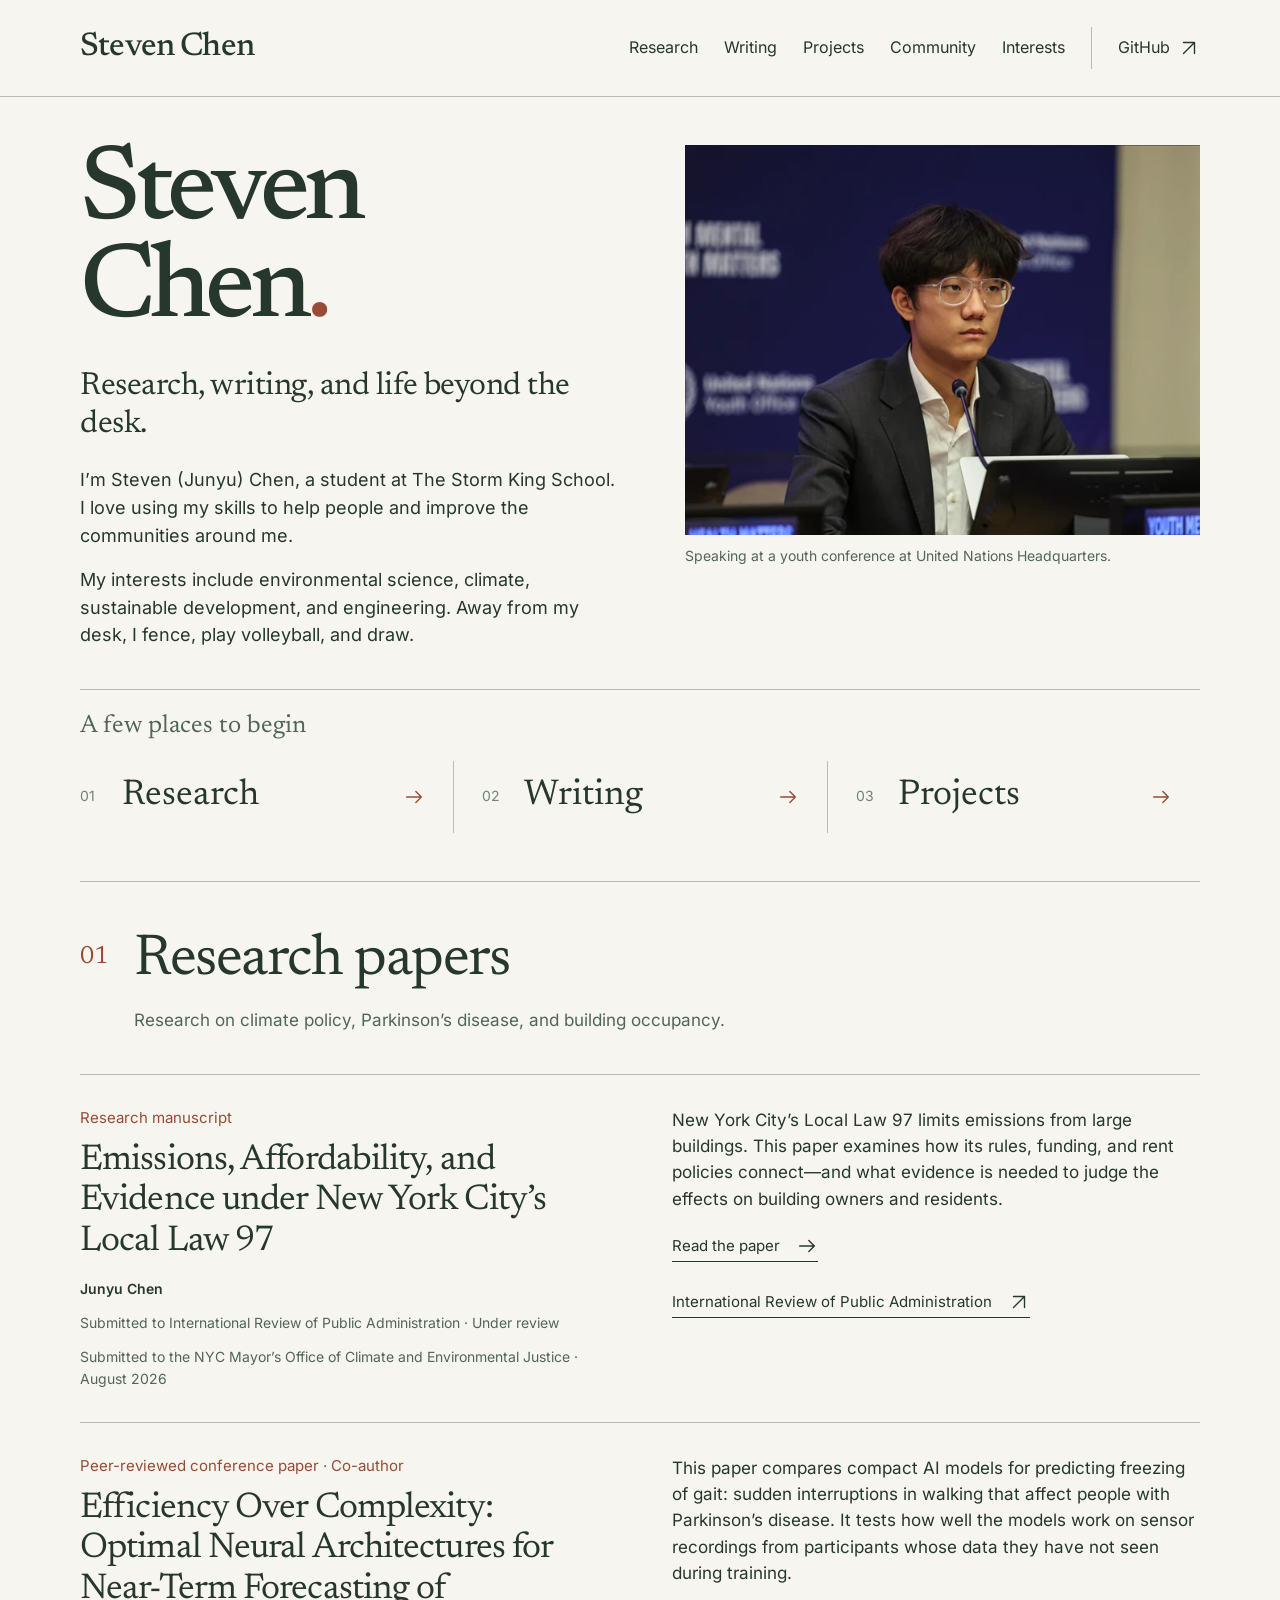
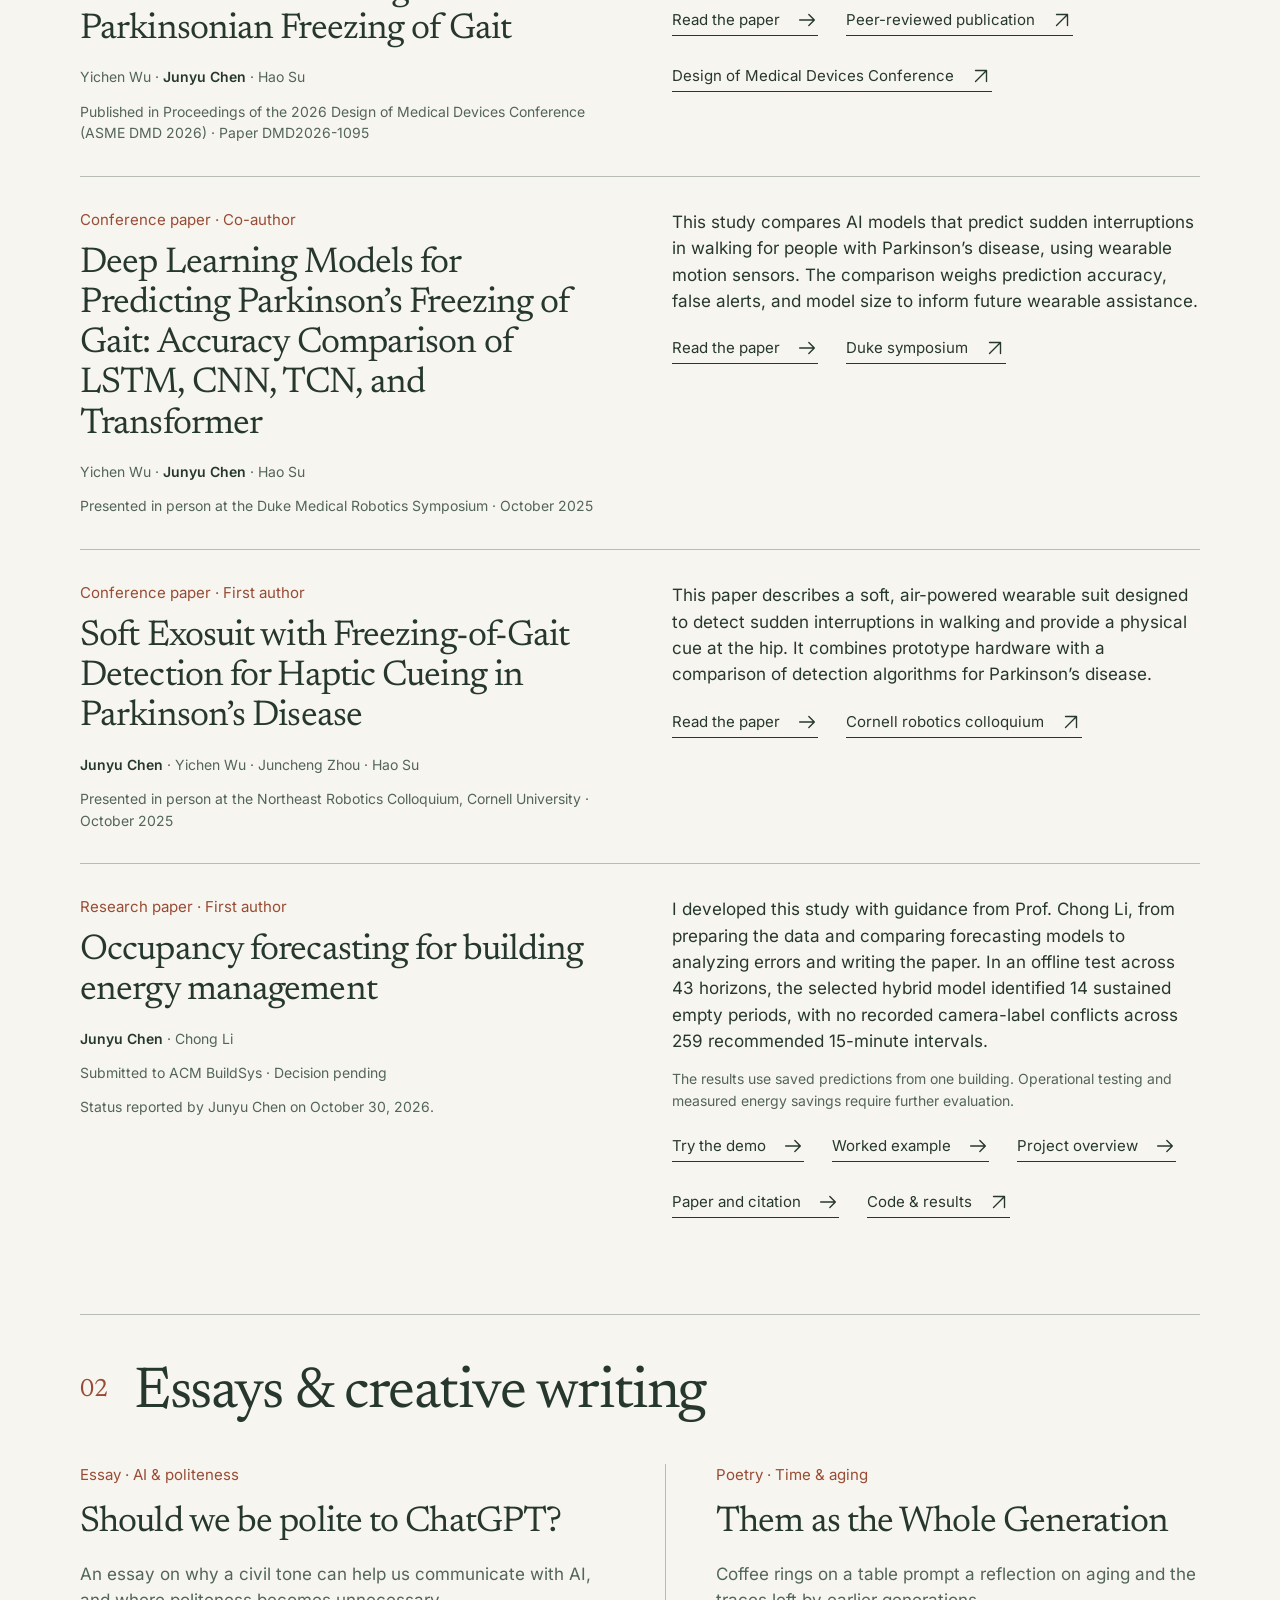
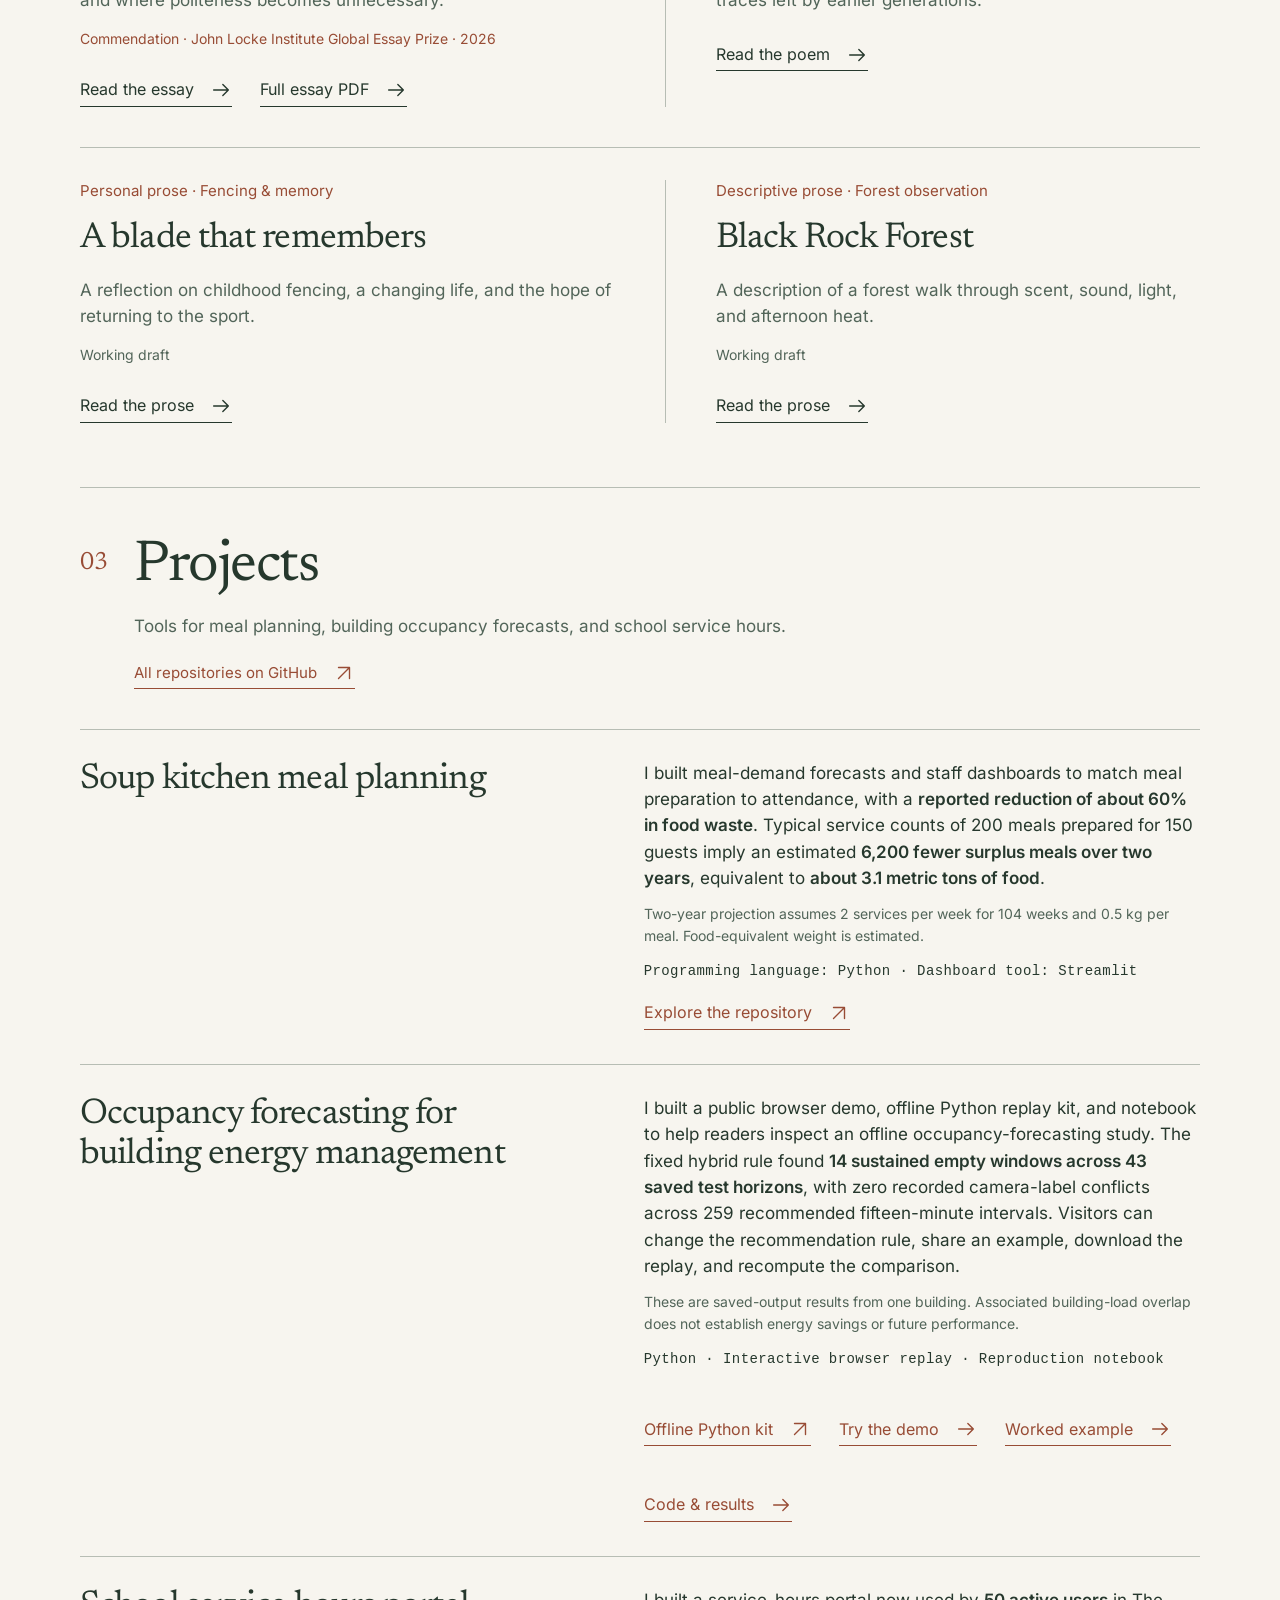
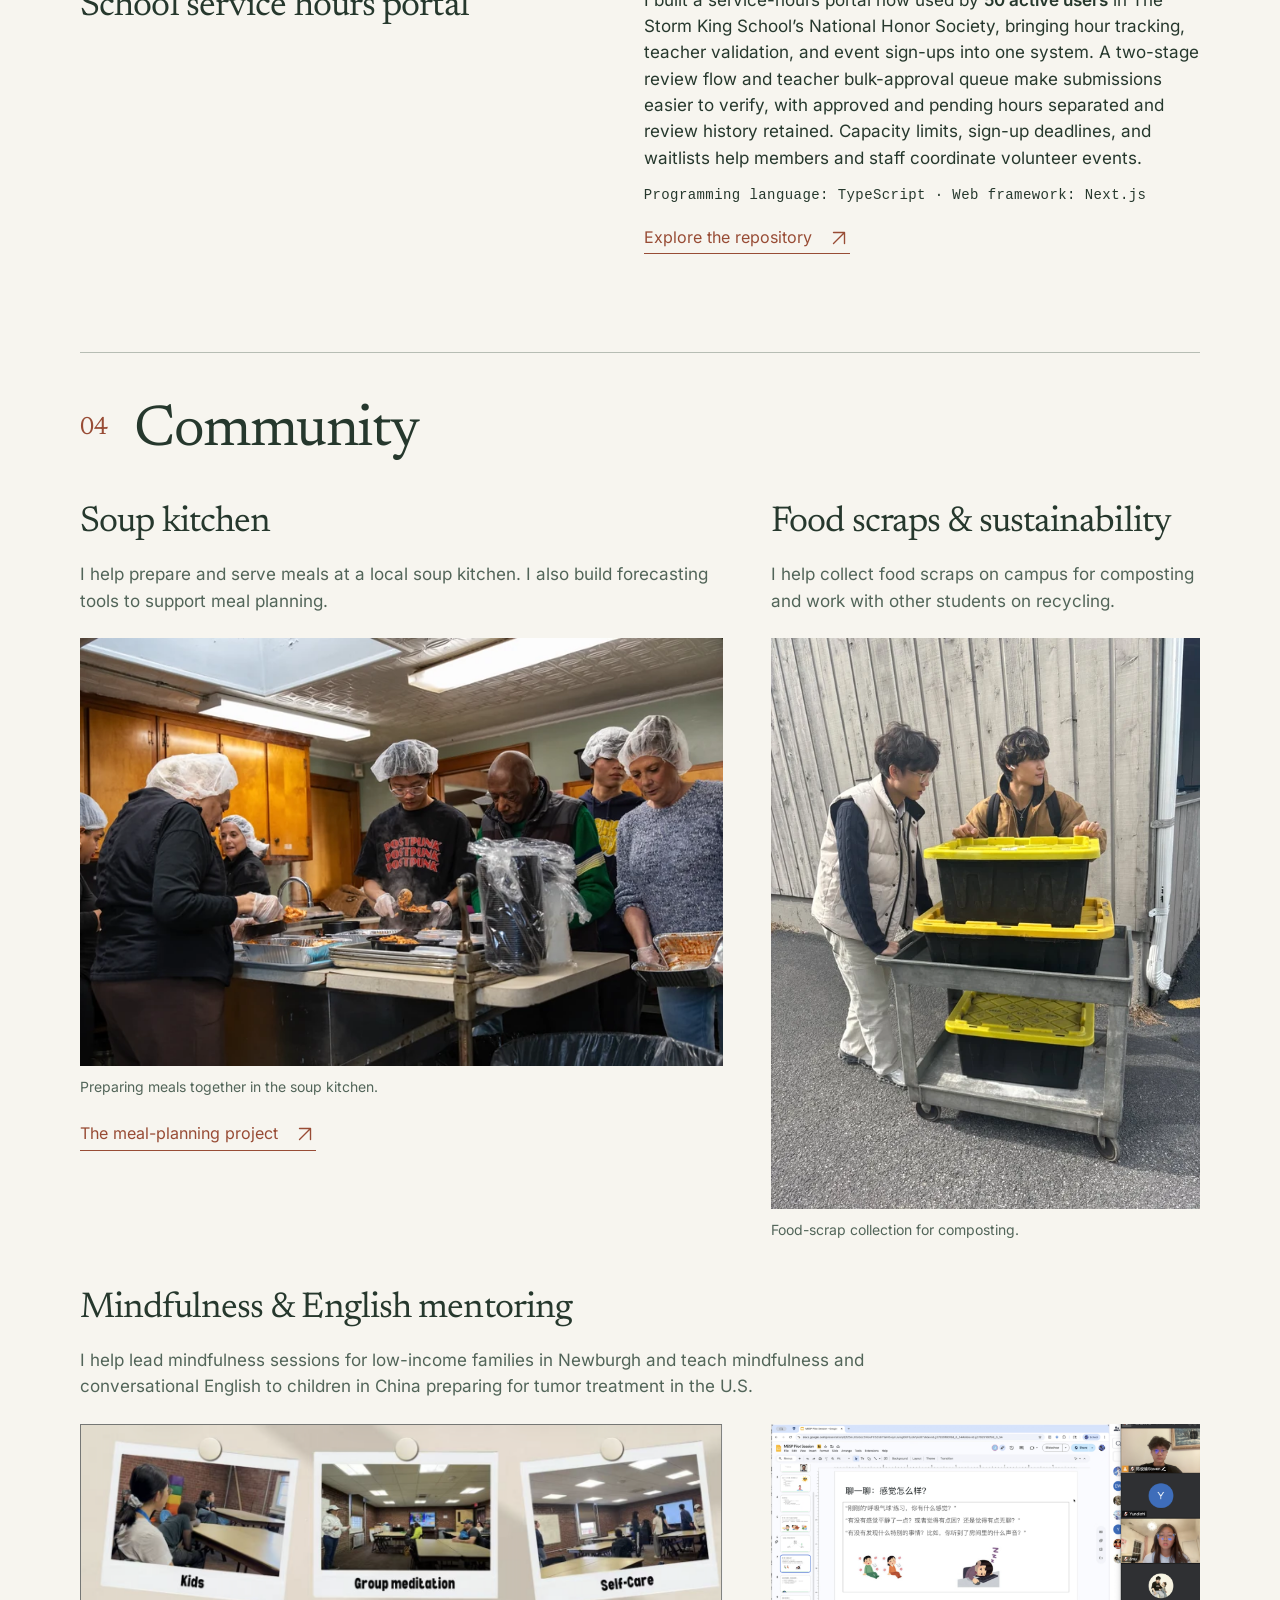
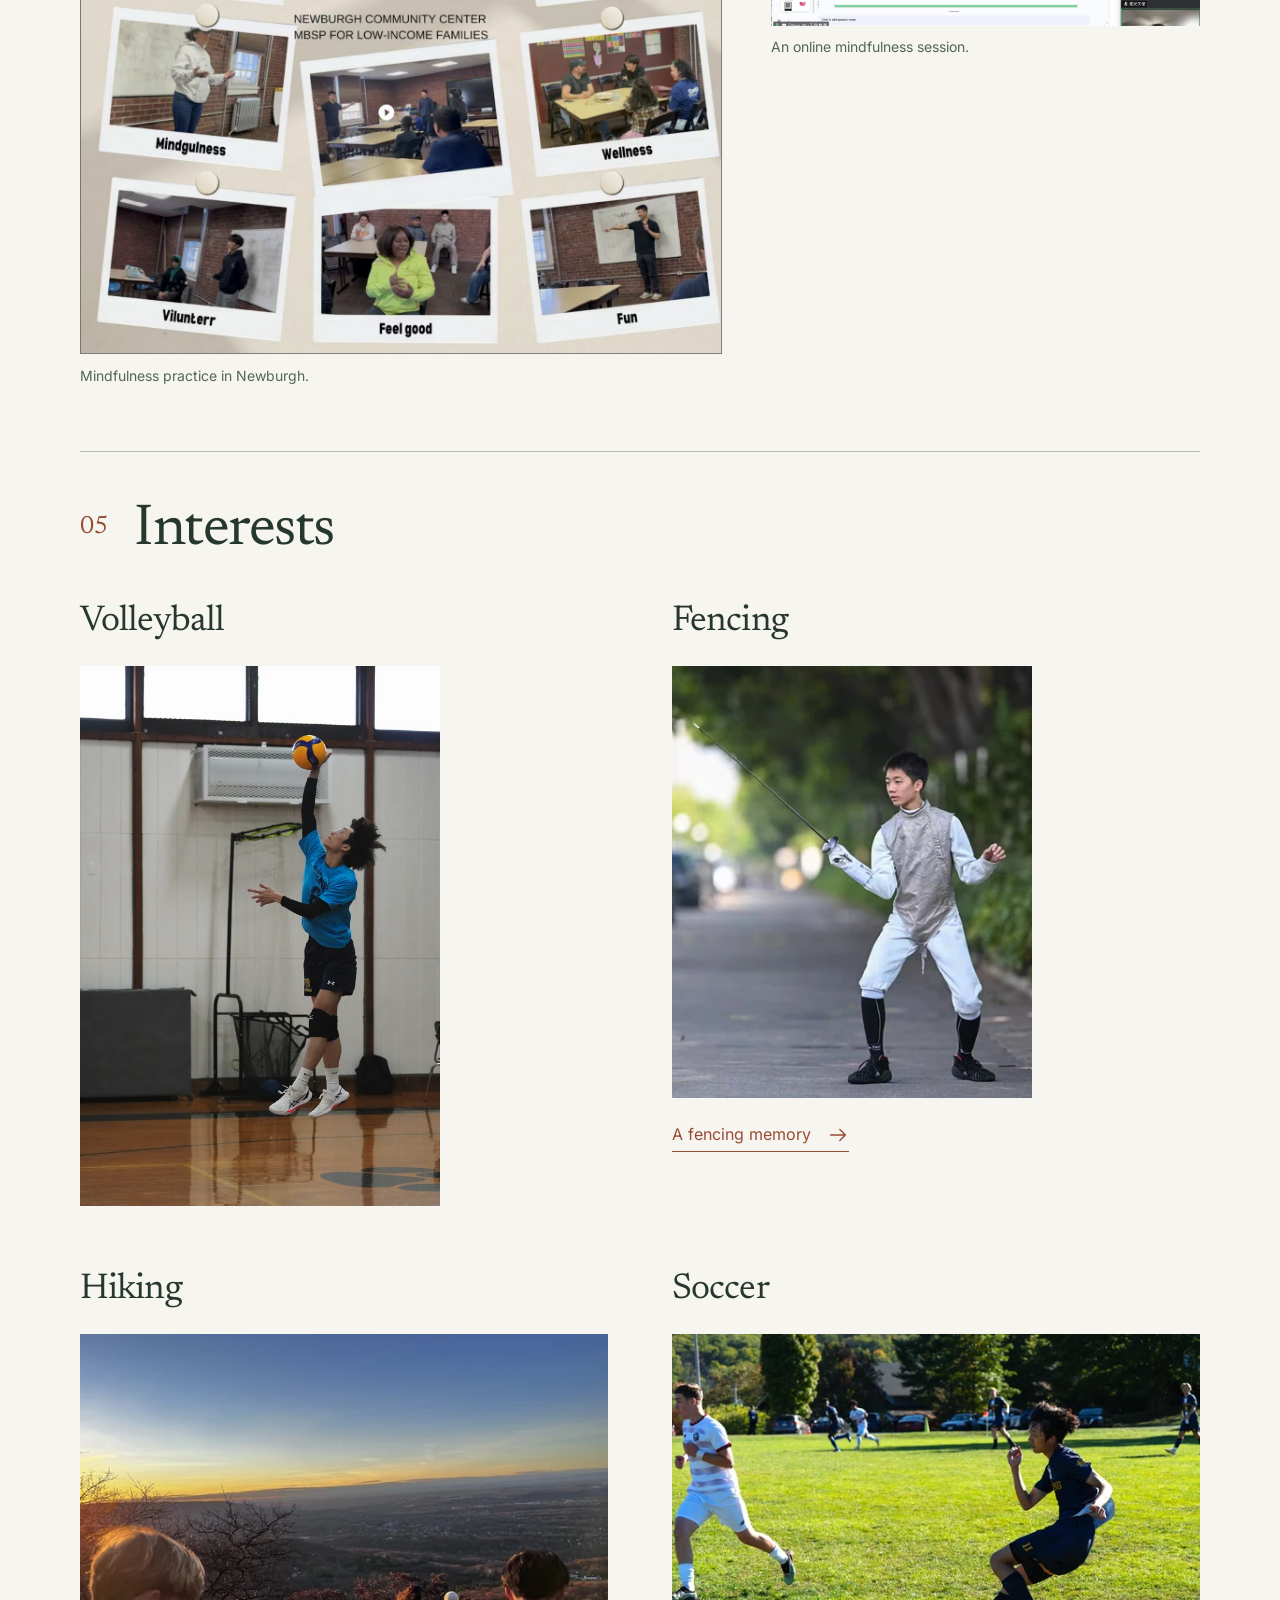
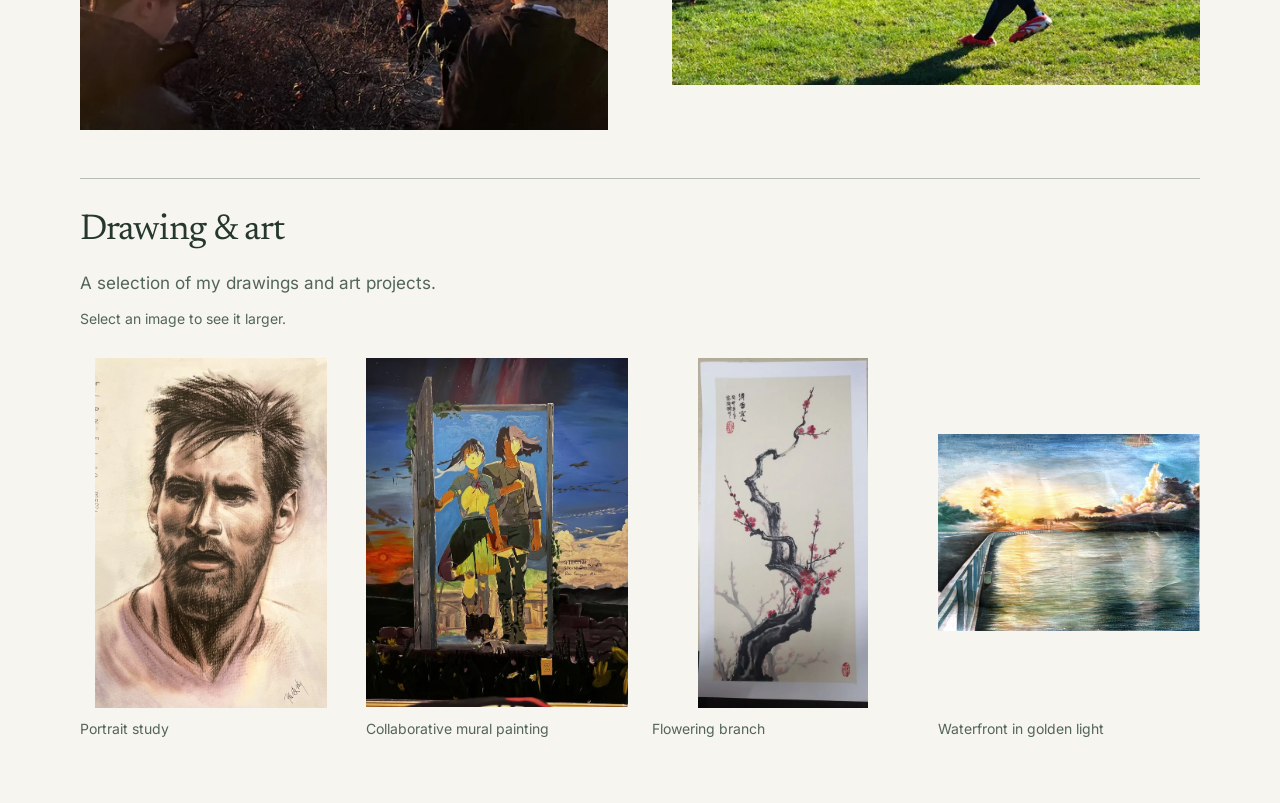
==== commit f1993624: "Link the occupancy paper record and offline replay kit" ====
--- a/index.html
+++ b/index.html
@@ -1 +1 @@
-<!doctype html><html lang="en"><head><meta charset="utf-8"><meta name="viewport" content="width=device-width, initial-scale=1"><title>Steven Chen — Research, writing &amp; life beyond the desk</title><meta name="description" content="Research, writing, projects, community work, and art by Steven (Junyu) Chen."><meta name="theme-color" content="#f7f5ef"><link rel="canonical" href="https://stevenchenjy.github.io/"><meta property="og:type" content="website"><meta property="og:title" content="Steven Chen — Research, writing &amp; life beyond the desk"><meta property="og:description" content="Research, writing, projects, community work, and art by Steven (Junyu) Chen."><meta property="og:url" content="https://stevenchenjy.github.io/"><link rel="icon" href="/favicon.svg" type="image/svg+xml"><link rel="stylesheet" href="/assets/fonts/fonts.css"><link rel="stylesheet" href="/style.css?v=3245e1c85b13"></head><body><a class="skip-link" href="#main">Skip to content</a><header class="site-header"><div class="wrap header-inner"><a class="wordmark" href="/" aria-label="Steven Chen home">Steven Chen</a><nav aria-label="Main navigation"><a href="/#research">Research</a><a href="/#writing">Writing</a><a href="/#projects">Projects</a><a href="/#community">Community</a><a href="/#interests">Interests</a><a class="nav-github" href="https://github.com/stevenchenjy" target="_blank" rel="noopener noreferrer">GitHub<svg class="arrow" viewBox="0 0 24 24" fill="none" aria-hidden="true"><path d="M6 18 18 6M6 6h12v12"/></svg></a></nav></div></header><main id="main"><section class="hero wrap" aria-labelledby="intro-title"><div class="hero-main"><h1 id="intro-title">Steven<br>Chen<span class="dot">.</span></h1><p class="hero-deck">Research, writing, and life beyond the desk.</p><div class="hero-copy"><p>I’m Steven (Junyu) Chen, a student at The Storm King School. I love using my skills to help people and improve the communities around me.</p><p>My interests include environmental science, climate, sustainable development, and engineering. Away from my desk, I fence, play volleyball, and draw.</p></div></div><figure class="hero-portrait"><img src="/assets/photos/headshot-1280.webp?v=5e644e6c373f" srcset="/assets/photos/headshot-640.webp?v=f470279121f8 640w, /assets/photos/headshot-1280.webp?v=5e644e6c373f 1280w" sizes="(max-width:760px) calc(100vw - 48px), (max-width:1100px) 42vw, 40vw" width="1280" height="969" alt="Steven Chen seated at a microphone, wearing a dark jacket and glasses, with a blue conference backdrop." fetchpriority="high" decoding="async"><figcaption>Speaking at a youth conference at United Nations Headquarters.</figcaption></figure><aside class="begin" aria-labelledby="begin-title"><h2 id="begin-title">A few places to begin</h2><div class="begin-links"><a href="#research"><span class="index">01</span><span>Research</span><svg class="arrow" viewBox="0 0 24 24" fill="none" aria-hidden="true"><path d="M4 12h16m-6-6 6 6-6 6"/></svg></a><a href="#writing"><span class="index">02</span><span>Writing</span><svg class="arrow" viewBox="0 0 24 24" fill="none" aria-hidden="true"><path d="M4 12h16m-6-6 6 6-6 6"/></svg></a><a href="#projects"><span class="index">03</span><span>Projects</span><svg class="arrow" viewBox="0 0 24 24" fill="none" aria-hidden="true"><path d="M4 12h16m-6-6 6 6-6 6"/></svg></a></div></aside></section><section id="research" class="section research wrap" aria-labelledby="research-title"><div class="section-header"><div class="section-heading"><span class="section-number" aria-hidden="true">01</span><h2 id="research-title">Research papers</h2></div><p class="section-deck">Research on climate policy, Parkinson’s disease, and building occupancy.</p></div><article class="paper-row" id="climate"><div class="paper-main"><p class="genre">Research manuscript</p><h3>Emissions, Affordability, and Evidence under New York City’s Local Law 97</h3><p class="authors"><strong>Junyu Chen</strong></p><p class="publication-venue">Submitted to International Review of Public Administration · Under review</p><p class="publication-venue">Submitted to the NYC Mayor’s Office of Climate and Environmental Justice · August 2026</p></div><div class="paper-detail"><p>New York City’s Local Law 97 limits emissions from large buildings. This paper examines how its rules, funding, and rent policies connect—and what evidence is needed to judge the effects on building owners and residents.</p><div class="paper-links"><a class="text-link" href="/papers/climate-policy.pdf">Read the paper<svg class="arrow" viewBox="0 0 24 24" fill="none" aria-hidden="true"><path d="M4 12h16m-6-6 6 6-6 6"/></svg></a><a class="text-link" href="https://www.tandfonline.com/journals/rrpa20" target="_blank" rel="noopener noreferrer">International Review of Public Administration<svg class="arrow" viewBox="0 0 24 24" fill="none" aria-hidden="true"><path d="M6 18 18 6M6 6h12v12"/></svg></a></div></div></article><article class="paper-row"><div class="paper-main"><p class="genre">Peer-reviewed conference paper · Co-author</p><h3>Efficiency Over Complexity: Optimal Neural Architectures for Near-Term Forecasting of Parkinsonian Freezing of Gait</h3><p class="authors">Yichen Wu · <strong>Junyu Chen</strong> · Hao Su</p><p class="publication-venue">Published in Proceedings of the 2026 Design of Medical Devices Conference (ASME DMD 2026) · Paper DMD2026-1095</p></div><div class="paper-detail"><p>This paper compares compact AI models for predicting freezing of gait: sudden interruptions in walking that affect people with Parkinson’s disease. It tests how well the models work on sensor recordings from participants whose data they have not seen during training.</p><div class="paper-links"><a class="text-link" href="/papers/efficiency-over-complexity.pdf">Read the paper<svg class="arrow" viewBox="0 0 24 24" fill="none" aria-hidden="true"><path d="M4 12h16m-6-6 6 6-6 6"/></svg></a><a class="text-link" href="https://doi.org/10.1115/DMD2026-1095" target="_blank" rel="noopener noreferrer">Peer-reviewed publication<svg class="arrow" viewBox="0 0 24 24" fill="none" aria-hidden="true"><path d="M6 18 18 6M6 6h12v12"/></svg></a><a class="text-link" href="https://dmd.umn.edu/2026/agenda" target="_blank" rel="noopener noreferrer">Design of Medical Devices Conference<svg class="arrow" viewBox="0 0 24 24" fill="none" aria-hidden="true"><path d="M6 18 18 6M6 6h12v12"/></svg></a></div></div></article><article class="paper-row"><div class="paper-main"><p class="genre">Conference paper · Co-author</p><h3>Deep Learning Models for Predicting Parkinson’s Freezing of Gait: Accuracy Comparison of LSTM, CNN, TCN, and Transformer</h3><p class="authors">Yichen Wu · <strong>Junyu Chen</strong> · Hao Su</p><p class="publication-venue">Presented in person at the Duke Medical Robotics Symposium · October 2025</p></div><div class="paper-detail"><p>This study compares AI models that predict sudden interruptions in walking for people with Parkinson’s disease, using wearable motion sensors. The comparison weighs prediction accuracy, false alerts, and model size to inform future wearable assistance.</p><div class="paper-links"><a class="text-link" href="/papers/deep-learning-freezing-of-gait.pdf">Read the paper<svg class="arrow" viewBox="0 0 24 24" fill="none" aria-hidden="true"><path d="M4 12h16m-6-6 6 6-6 6"/></svg></a><a class="text-link" href="https://calendar.duke.edu/show?fq=id%3ACAL-8a00ec8b-979413b9-0199-2f8e2d0d-00007fd2demobedework%40mysite.edu" target="_blank" rel="noopener noreferrer">Duke symposium<svg class="arrow" viewBox="0 0 24 24" fill="none" aria-hidden="true"><path d="M6 18 18 6M6 6h12v12"/></svg></a></div></div></article><article class="paper-row"><div class="paper-main"><p class="genre">Conference paper · First author</p><h3>Soft Exosuit with Freezing-of-Gait Detection for Haptic Cueing in Parkinson’s Disease</h3><p class="authors"><strong>Junyu Chen</strong> · Yichen Wu · Juncheng Zhou · Hao Su</p><p class="publication-venue">Presented in person at the Northeast Robotics Colloquium, Cornell University · October 2025</p></div><div class="paper-detail"><p>This paper describes a soft, air-powered wearable suit designed to detect sudden interruptions in walking and provide a physical cue at the hip. It combines prototype hardware with a comparison of detection algorithms for Parkinson’s disease.</p><div class="paper-links"><a class="text-link" href="/papers/soft-exosuit.pdf">Read the paper<svg class="arrow" viewBox="0 0 24 24" fill="none" aria-hidden="true"><path d="M4 12h16m-6-6 6 6-6 6"/></svg></a><a class="text-link" href="https://nerc2025.cis.cornell.edu/" target="_blank" rel="noopener noreferrer">Cornell robotics colloquium<svg class="arrow" viewBox="0 0 24 24" fill="none" aria-hidden="true"><path d="M6 18 18 6M6 6h12v12"/></svg></a></div></div></article><article class="paper-row" id="occupancy-forecasting"><div class="paper-main"><p class="genre">Research paper · First author</p><h3>Occupancy forecasting for building energy management</h3><p class="authors"><strong>Junyu Chen</strong> · Chong Li</p><p class="publication-venue">Submitted to ACM BuildSys · Decision pending</p><p class="publication-venue">Status reported by Junyu Chen on October 30, 2026.</p></div><div class="paper-detail"><p>I developed this study with guidance from Prof. Chong Li, from preparing the data and comparing forecasting models to analyzing errors and writing the paper. In an offline test across 43 horizons, the selected hybrid model identified 14 sustained empty periods, with no recorded camera-label conflicts across 259 recommended 15-minute intervals.</p><p class="paper-note">The results use saved predictions from one building. Operational testing and measured energy savings require further evaluation.</p><div class="paper-links"><a class="text-link" href="/decision-aware-occupancy-forecasting/demo/">Try the demo<svg class="arrow" viewBox="0 0 24 24" fill="none" aria-hidden="true"><path d="M4 12h16m-6-6 6 6-6 6"/></svg></a><a class="text-link" href="/decision-aware-occupancy-forecasting/guide/">Worked example<svg class="arrow" viewBox="0 0 24 24" fill="none" aria-hidden="true"><path d="M4 12h16m-6-6 6 6-6 6"/></svg></a><a class="text-link" href="/decision-aware-occupancy-forecasting/">Project overview<svg class="arrow" viewBox="0 0 24 24" fill="none" aria-hidden="true"><path d="M4 12h16m-6-6 6 6-6 6"/></svg></a><a class="text-link" href="/papers/occupancy-forecasting.pdf">Paper (PDF)<svg class="arrow" viewBox="0 0 24 24" fill="none" aria-hidden="true"><path d="M4 12h16m-6-6 6 6-6 6"/></svg></a><a class="text-link" href="https://github.com/stevenchenjy/decision-aware-occupancy-forecasting" target="_blank" rel="noopener noreferrer">Code &amp; results<svg class="arrow" viewBox="0 0 24 24" fill="none" aria-hidden="true"><path d="M6 18 18 6M6 6h12v12"/></svg></a></div></div></article></section><section id="writing" class="section wrap" aria-labelledby="writing-title"><div class="section-header"><div class="section-heading"><span class="section-number" aria-hidden="true">02</span><h2 id="writing-title">Essays &amp; creative writing</h2></div></div><div class="writing-features"><article class="writing-entry"><p class="genre">Essay · AI &amp; politeness</p><h3>Should we be polite to ChatGPT?</h3><p class="piece-description">An essay on why a civil tone can help us communicate with AI, and where politeness becomes unnecessary.</p><p class="recognition">Commendation · John Locke Institute Global Essay Prize · 2026</p><div class="feature-links"><a class="text-link" href="/writing/polite-to-chatgpt.html">Read the essay<svg class="arrow" viewBox="0 0 24 24" fill="none" aria-hidden="true"><path d="M4 12h16m-6-6 6 6-6 6"/></svg></a><a class="text-link" href="/papers/polite-to-chatgpt.pdf">Full essay PDF<svg class="arrow" viewBox="0 0 24 24" fill="none" aria-hidden="true"><path d="M4 12h16m-6-6 6 6-6 6"/></svg></a></div></article><article class="writing-entry"><p class="genre">Poetry · Time &amp; aging</p><h3>Them as the Whole Generation</h3><p class="piece-description">Coffee rings on a table prompt a reflection on aging and the traces left by earlier generations.</p><div class="feature-links"><a class="text-link" href="/writing/them-as-the-whole-generation.html">Read the poem<svg class="arrow" viewBox="0 0 24 24" fill="none" aria-hidden="true"><path d="M4 12h16m-6-6 6 6-6 6"/></svg></a></div></article></div><div class="sketches"><article class="writing-entry"><p class="genre">Personal prose · Fencing &amp; memory</p><h3>A blade that remembers</h3><p class="piece-description">A reflection on childhood fencing, a changing life, and the hope of returning to the sport.</p><p class="piece-status">Working draft</p><div class="feature-links"><a class="text-link" href="/writing/a-blade-that-remembers.html">Read the prose<svg class="arrow" viewBox="0 0 24 24" fill="none" aria-hidden="true"><path d="M4 12h16m-6-6 6 6-6 6"/></svg></a></div></article><article class="writing-entry"><p class="genre">Descriptive prose · Forest observation</p><h3>Black Rock Forest</h3><p class="piece-description">A description of a forest walk through scent, sound, light, and afternoon heat.</p><p class="piece-status">Working draft</p><div class="feature-links"><a class="text-link" href="/writing/black-rock-forest.html">Read the prose<svg class="arrow" viewBox="0 0 24 24" fill="none" aria-hidden="true"><path d="M4 12h16m-6-6 6 6-6 6"/></svg></a></div></article></div></section><section id="projects" class="section wrap" aria-labelledby="projects-title"><div class="section-header"><div class="section-heading"><span class="section-number" aria-hidden="true">03</span><h2 id="projects-title">Projects</h2></div><p class="section-deck">Tools for meal planning, building occupancy forecasts, and school service hours.</p><div class="section-action"><a class="text-link" href="https://github.com/stevenchenjy" target="_blank" rel="noopener noreferrer">All repositories on GitHub<svg class="arrow" viewBox="0 0 24 24" fill="none" aria-hidden="true"><path d="M6 18 18 6M6 6h12v12"/></svg></a></div></div><article class="project-row"><h3>Soup kitchen meal planning</h3><div><p>I built meal-demand forecasts and staff dashboards to match meal preparation to attendance, with a <strong>reported reduction of about 60% in food waste</strong>. Typical service counts of 200 meals prepared for 150 guests imply an estimated <strong>6,200 fewer surplus meals over two years</strong>, equivalent to <strong>about 3.1 metric tons of food</strong>. </p><p class="impact-note">Two-year projection assumes 2 services per week for 104 weeks and 0.5 kg per meal. Food-equivalent weight is estimated.</p><p class="tech">Programming language: Python · Dashboard tool: Streamlit</p><a class="text-link" href="https://github.com/stevenchenjy/soup-kitchen-forecast" target="_blank" rel="noopener noreferrer">Explore the repository<svg class="arrow" viewBox="0 0 24 24" fill="none" aria-hidden="true"><path d="M6 18 18 6M6 6h12v12"/></svg></a></div></article><article class="project-row" id="occupancy-project"><h3>Occupancy forecasting for building energy management</h3><div><p>I built a public browser demo and Python notebook to help readers inspect an offline occupancy-forecasting study. The fixed hybrid rule found <strong>14 sustained empty windows across 43 saved test horizons</strong>, with zero recorded camera-label conflicts across 259 recommended fifteen-minute intervals. Visitors can change the recommendation rule, share an example, download the replay, and recompute the comparison.</p><p class="impact-note">These are saved-output results from one building. Associated building-load overlap does not establish energy savings or future performance.</p><p class="tech">Python · Interactive browser replay · Reproduction notebook</p><div class="feature-links"><a class="text-link" href="/decision-aware-occupancy-forecasting/demo/">Try the demo<svg class="arrow" viewBox="0 0 24 24" fill="none" aria-hidden="true"><path d="M4 12h16m-6-6 6 6-6 6"/></svg></a><a class="text-link" href="/decision-aware-occupancy-forecasting/guide/">Worked example<svg class="arrow" viewBox="0 0 24 24" fill="none" aria-hidden="true"><path d="M4 12h16m-6-6 6 6-6 6"/></svg></a><a class="text-link" href="https://github.com/stevenchenjy/decision-aware-occupancy-forecasting" target="_blank" rel="noopener noreferrer">Code &amp; results<svg class="arrow" viewBox="0 0 24 24" fill="none" aria-hidden="true"><path d="M4 12h16m-6-6 6 6-6 6"/></svg></a></div></div></article><article class="project-row"><h3>School service hours portal</h3><div><p>I built a service-hours portal now used by <strong>50 active users</strong> in The Storm King School’s National Honor Society, bringing hour tracking, teacher validation, and event sign-ups into one system. A two-stage review flow and teacher bulk-approval queue make submissions easier to verify, with approved and pending hours separated and review history retained. Capacity limits, sign-up deadlines, and waitlists help members and staff coordinate volunteer events.</p><p class="tech">Programming language: TypeScript · Web framework: Next.js</p><a class="text-link" href="https://github.com/stevenchenjy/SKS-NHS-Hours" target="_blank" rel="noopener noreferrer">Explore the repository<svg class="arrow" viewBox="0 0 24 24" fill="none" aria-hidden="true"><path d="M6 18 18 6M6 6h12v12"/></svg></a></div></article></section><section id="community" class="section wrap" aria-labelledby="community-title"><div class="section-header"><div class="section-heading"><span class="section-number" aria-hidden="true">04</span><h2 id="community-title">Community</h2></div></div><div class="community-grid"><article class="photo-story"><h3>Soup kitchen</h3><p class="story-description">I help prepare and serve meals at a local soup kitchen. I also build forecasting tools to support meal planning.</p><figure><img src="/assets/photos/soup-kitchen-1600.webp?v=d1131804bcde" srcset="/assets/photos/soup-kitchen-800.webp?v=b5c2545e34e2 800w, /assets/photos/soup-kitchen-1600.webp?v=d1131804bcde 1600w" sizes="(max-width:760px) calc(100vw - 48px), 52vw" width="1600" height="1064" alt="Volunteers wearing hairnets and gloves portion hot food into meal containers at a kitchen counter." loading="lazy" decoding="async"><figcaption>Preparing meals together in the soup kitchen.</figcaption></figure><a class="text-link" href="https://github.com/stevenchenjy/soup-kitchen-forecast" target="_blank" rel="noopener noreferrer">The meal-planning project<svg class="arrow" viewBox="0 0 24 24" fill="none" aria-hidden="true"><path d="M6 18 18 6M6 6h12v12"/></svg></a></article><article class="photo-story"><h3>Food scraps &amp; sustainability</h3><p class="story-description">I help collect food scraps on campus for composting and work with other students on recycling.</p><figure><img src="/assets/photos/food-scraps-1180.webp?v=86aeeba21b8f" srcset="/assets/photos/food-scraps-600.webp?v=7ef13ef03bf2 600w, /assets/photos/food-scraps-1180.webp?v=86aeeba21b8f 1180w" sizes="(max-width:760px) calc(100vw - 48px), 35vw" width="1180" height="1572" alt="Two people stand beside a wheeled cart of black food-scrap bins with yellow lids." loading="lazy" decoding="async"><figcaption>Food-scrap collection for composting.</figcaption></figure></article><article class="photo-story community-activity" id="mindfulness-mentoring"><h3>Mindfulness &amp; English mentoring</h3><p class="story-description">I help lead mindfulness sessions for low-income families in Newburgh and teach mindfulness and conversational English to children in China preparing for tumor treatment in the U.S.</p><div class="community-photos"><figure id="newburgh-mindfulness"><img src="/assets/photos/newburgh-mindfulness.webp?v=5cf3ae85347c" width="1376" height="1138" alt="A collage of mindfulness activities at the Newburgh Community Center." loading="lazy" decoding="async"><figcaption>Mindfulness practice in Newburgh.</figcaption></figure><figure id="china-mentoring"><img src="/assets/photos/china-mindfulness-english.webp?v=4d03b1dfa6bd" width="1370" height="648" alt="An online mindfulness session with shared slides and participants." loading="lazy" decoding="async"><figcaption>An online mindfulness session.</figcaption></figure></div></article></div></section><section id="interests" class="section wrap" aria-labelledby="interests-title"><div class="section-header"><div class="section-heading"><span class="section-number" aria-hidden="true">05</span><h2 id="interests-title">Interests</h2></div></div><div class="sports-grid"><article class="photo-story"><h3>Volleyball</h3><figure class="sports-photo"><img src="/assets/photos/volleyball-1200.webp?v=1ce38ed6b803" srcset="/assets/photos/volleyball-600.webp?v=ea412898b21d 600w, /assets/photos/volleyball-1200.webp?v=1ce38ed6b803 1200w" sizes="(max-width:410px) calc(100vw - 48px), 360px" width="1200" height="1800" alt="A player in a blue jersey jumps toward a volleyball in an indoor gym, with the ball and full player visible." loading="lazy" decoding="async"></figure></article><article class="photo-story"><h3>Fencing</h3><figure class="sports-photo fencing-photo"><img src="/assets/photos/fencing-1200.webp?v=c47aeca4b5b2" srcset="/assets/photos/fencing-600.webp?v=ea8bdb3bba9c 600w, /assets/photos/fencing-1200.webp?v=c47aeca4b5b2 1200w" sizes="(max-width:410px) calc(100vw - 48px), 360px" width="1200" height="918" alt="Steven in a fencing uniform holds a foil while standing on a tree-lined path." loading="lazy" decoding="async"></figure><a class="text-link" href="/writing/a-blade-that-remembers.html">A fencing memory<svg class="arrow" viewBox="0 0 24 24" fill="none" aria-hidden="true"><path d="M4 12h16m-6-6 6 6-6 6"/></svg></a></article><article class="photo-story hiking-story"><h3>Hiking</h3><figure class="hiking-photo"><img src="/assets/photos/hiking-1200.webp?v=03af43bb2542" srcset="/assets/photos/hiking-600.webp?v=071f4b2bf918 600w, /assets/photos/hiking-1200.webp?v=03af43bb2542 1024w" sizes="(max-width:760px) calc(100vw - 48px), 45vw" width="1024" height="768" alt="Four hikers descend a rocky trail above a valley under a blue and golden sky." loading="lazy" decoding="async"></figure></article><article class="photo-story soccer-story"><h3>Soccer</h3><figure class="soccer-photo"><img src="/assets/photos/soccer-1200.webp?v=b01445fd7c96" srcset="/assets/photos/soccer-600.webp?v=f979e887320c 600w, /assets/photos/soccer-1200.webp?v=b01445fd7c96 1200w" sizes="(max-width:760px) calc(100vw - 48px), 45vw" width="1200" height="798" alt="A soccer player in a blue number 11 uniform runs on a grass field during a match." loading="lazy" decoding="async"></figure></article></div><article class="art-collection" aria-labelledby="art-title"><h3 id="art-title">Drawing &amp; art</h3><p class="story-description">A selection of my drawings and art projects.</p><p class="gallery-instruction">Select an image to see it larger.</p><div class="art-gallery"><figure><a class="art-image-link" href="/assets/photos/portrait-study-full.webp" aria-label="Enlarge: Portrait study"><img src="/assets/photos/portrait-study-preview.webp" width="597" height="900" alt="Portrait of a bearded man with swept hair, shaded in dark textured lines and muted pink and brown tones." loading="lazy" decoding="async"></a><figcaption>Portrait study</figcaption></figure><figure><a class="art-image-link" href="/assets/photos/mural-painting-full.webp" aria-label="Enlarge: Collaborative mural painting"><img src="/assets/photos/mural-painting-preview.webp" width="675" height="900" alt="A wall mural of two illustrated figures in an open doorway, surrounded by a blue sky, golden clouds, and flowers." loading="lazy" decoding="async"></a><figcaption>Collaborative mural painting</figcaption></figure><figure><a class="art-image-link" href="/assets/photos/flowering-branch-full.webp" aria-label="Enlarge: Flowering branch"><img src="/assets/photos/flowering-branch-preview.webp" width="438" height="900" alt="A tall painting of a twisting dark branch with red blossoms, Chinese calligraphy at the upper left, and red seals." loading="lazy" decoding="async"></a><figcaption>Flowering branch</figcaption></figure><figure><a class="art-image-link" href="/assets/photos/waterfront-full.webp" aria-label="Enlarge: Waterfront in golden light"><img src="/assets/photos/waterfront-preview.webp" width="900" height="678" alt="A waterfront scene with a curving white-railed walkway, yellow-orange light reflected on blue-green water, and dramatic clouds." loading="lazy" decoding="async"></a><figcaption>Waterfront in golden light</figcaption></figure></div></article></section></main></body></html>+<!doctype html><html lang="en"><head><meta charset="utf-8"><meta name="viewport" content="width=device-width, initial-scale=1"><title>Steven Chen — Research, writing &amp; life beyond the desk</title><meta name="description" content="Research, writing, projects, community work, and art by Steven (Junyu) Chen."><meta name="theme-color" content="#f7f5ef"><link rel="canonical" href="https://stevenchenjy.github.io/"><meta property="og:type" content="website"><meta property="og:title" content="Steven Chen — Research, writing &amp; life beyond the desk"><meta property="og:description" content="Research, writing, projects, community work, and art by Steven (Junyu) Chen."><meta property="og:url" content="https://stevenchenjy.github.io/"><link rel="icon" href="/favicon.svg" type="image/svg+xml"><link rel="stylesheet" href="/assets/fonts/fonts.css"><link rel="stylesheet" href="/style.css?v=3245e1c85b13"></head><body><a class="skip-link" href="#main">Skip to content</a><header class="site-header"><div class="wrap header-inner"><a class="wordmark" href="/" aria-label="Steven Chen home">Steven Chen</a><nav aria-label="Main navigation"><a href="/#research">Research</a><a href="/#writing">Writing</a><a href="/#projects">Projects</a><a href="/#community">Community</a><a href="/#interests">Interests</a><a class="nav-github" href="https://github.com/stevenchenjy" target="_blank" rel="noopener noreferrer">GitHub<svg class="arrow" viewBox="0 0 24 24" fill="none" aria-hidden="true"><path d="M6 18 18 6M6 6h12v12"/></svg></a></nav></div></header><main id="main"><section class="hero wrap" aria-labelledby="intro-title"><div class="hero-main"><h1 id="intro-title">Steven<br>Chen<span class="dot">.</span></h1><p class="hero-deck">Research, writing, and life beyond the desk.</p><div class="hero-copy"><p>I’m Steven (Junyu) Chen, a student at The Storm King School. I love using my skills to help people and improve the communities around me.</p><p>My interests include environmental science, climate, sustainable development, and engineering. Away from my desk, I fence, play volleyball, and draw.</p></div></div><figure class="hero-portrait"><img src="/assets/photos/headshot-1280.webp?v=5e644e6c373f" srcset="/assets/photos/headshot-640.webp?v=f470279121f8 640w, /assets/photos/headshot-1280.webp?v=5e644e6c373f 1280w" sizes="(max-width:760px) calc(100vw - 48px), (max-width:1100px) 42vw, 40vw" width="1280" height="969" alt="Steven Chen seated at a microphone, wearing a dark jacket and glasses, with a blue conference backdrop." fetchpriority="high" decoding="async"><figcaption>Speaking at a youth conference at United Nations Headquarters.</figcaption></figure><aside class="begin" aria-labelledby="begin-title"><h2 id="begin-title">A few places to begin</h2><div class="begin-links"><a href="#research"><span class="index">01</span><span>Research</span><svg class="arrow" viewBox="0 0 24 24" fill="none" aria-hidden="true"><path d="M4 12h16m-6-6 6 6-6 6"/></svg></a><a href="#writing"><span class="index">02</span><span>Writing</span><svg class="arrow" viewBox="0 0 24 24" fill="none" aria-hidden="true"><path d="M4 12h16m-6-6 6 6-6 6"/></svg></a><a href="#projects"><span class="index">03</span><span>Projects</span><svg class="arrow" viewBox="0 0 24 24" fill="none" aria-hidden="true"><path d="M4 12h16m-6-6 6 6-6 6"/></svg></a></div></aside></section><section id="research" class="section research wrap" aria-labelledby="research-title"><div class="section-header"><div class="section-heading"><span class="section-number" aria-hidden="true">01</span><h2 id="research-title">Research papers</h2></div><p class="section-deck">Research on climate policy, Parkinson’s disease, and building occupancy.</p></div><article class="paper-row" id="climate"><div class="paper-main"><p class="genre">Research manuscript</p><h3>Emissions, Affordability, and Evidence under New York City’s Local Law 97</h3><p class="authors"><strong>Junyu Chen</strong></p><p class="publication-venue">Submitted to International Review of Public Administration · Under review</p><p class="publication-venue">Submitted to the NYC Mayor’s Office of Climate and Environmental Justice · August 2026</p></div><div class="paper-detail"><p>New York City’s Local Law 97 limits emissions from large buildings. This paper examines how its rules, funding, and rent policies connect—and what evidence is needed to judge the effects on building owners and residents.</p><div class="paper-links"><a class="text-link" href="/papers/climate-policy.pdf">Read the paper<svg class="arrow" viewBox="0 0 24 24" fill="none" aria-hidden="true"><path d="M4 12h16m-6-6 6 6-6 6"/></svg></a><a class="text-link" href="https://www.tandfonline.com/journals/rrpa20" target="_blank" rel="noopener noreferrer">International Review of Public Administration<svg class="arrow" viewBox="0 0 24 24" fill="none" aria-hidden="true"><path d="M6 18 18 6M6 6h12v12"/></svg></a></div></div></article><article class="paper-row"><div class="paper-main"><p class="genre">Peer-reviewed conference paper · Co-author</p><h3>Efficiency Over Complexity: Optimal Neural Architectures for Near-Term Forecasting of Parkinsonian Freezing of Gait</h3><p class="authors">Yichen Wu · <strong>Junyu Chen</strong> · Hao Su</p><p class="publication-venue">Published in Proceedings of the 2026 Design of Medical Devices Conference (ASME DMD 2026) · Paper DMD2026-1095</p></div><div class="paper-detail"><p>This paper compares compact AI models for predicting freezing of gait: sudden interruptions in walking that affect people with Parkinson’s disease. It tests how well the models work on sensor recordings from participants whose data they have not seen during training.</p><div class="paper-links"><a class="text-link" href="/papers/efficiency-over-complexity.pdf">Read the paper<svg class="arrow" viewBox="0 0 24 24" fill="none" aria-hidden="true"><path d="M4 12h16m-6-6 6 6-6 6"/></svg></a><a class="text-link" href="https://doi.org/10.1115/DMD2026-1095" target="_blank" rel="noopener noreferrer">Peer-reviewed publication<svg class="arrow" viewBox="0 0 24 24" fill="none" aria-hidden="true"><path d="M6 18 18 6M6 6h12v12"/></svg></a><a class="text-link" href="https://dmd.umn.edu/2026/agenda" target="_blank" rel="noopener noreferrer">Design of Medical Devices Conference<svg class="arrow" viewBox="0 0 24 24" fill="none" aria-hidden="true"><path d="M6 18 18 6M6 6h12v12"/></svg></a></div></div></article><article class="paper-row"><div class="paper-main"><p class="genre">Conference paper · Co-author</p><h3>Deep Learning Models for Predicting Parkinson’s Freezing of Gait: Accuracy Comparison of LSTM, CNN, TCN, and Transformer</h3><p class="authors">Yichen Wu · <strong>Junyu Chen</strong> · Hao Su</p><p class="publication-venue">Presented in person at the Duke Medical Robotics Symposium · October 2025</p></div><div class="paper-detail"><p>This study compares AI models that predict sudden interruptions in walking for people with Parkinson’s disease, using wearable motion sensors. The comparison weighs prediction accuracy, false alerts, and model size to inform future wearable assistance.</p><div class="paper-links"><a class="text-link" href="/papers/deep-learning-freezing-of-gait.pdf">Read the paper<svg class="arrow" viewBox="0 0 24 24" fill="none" aria-hidden="true"><path d="M4 12h16m-6-6 6 6-6 6"/></svg></a><a class="text-link" href="https://calendar.duke.edu/show?fq=id%3ACAL-8a00ec8b-979413b9-0199-2f8e2d0d-00007fd2demobedework%40mysite.edu" target="_blank" rel="noopener noreferrer">Duke symposium<svg class="arrow" viewBox="0 0 24 24" fill="none" aria-hidden="true"><path d="M6 18 18 6M6 6h12v12"/></svg></a></div></div></article><article class="paper-row"><div class="paper-main"><p class="genre">Conference paper · First author</p><h3>Soft Exosuit with Freezing-of-Gait Detection for Haptic Cueing in Parkinson’s Disease</h3><p class="authors"><strong>Junyu Chen</strong> · Yichen Wu · Juncheng Zhou · Hao Su</p><p class="publication-venue">Presented in person at the Northeast Robotics Colloquium, Cornell University · October 2025</p></div><div class="paper-detail"><p>This paper describes a soft, air-powered wearable suit designed to detect sudden interruptions in walking and provide a physical cue at the hip. It combines prototype hardware with a comparison of detection algorithms for Parkinson’s disease.</p><div class="paper-links"><a class="text-link" href="/papers/soft-exosuit.pdf">Read the paper<svg class="arrow" viewBox="0 0 24 24" fill="none" aria-hidden="true"><path d="M4 12h16m-6-6 6 6-6 6"/></svg></a><a class="text-link" href="https://nerc2025.cis.cornell.edu/" target="_blank" rel="noopener noreferrer">Cornell robotics colloquium<svg class="arrow" viewBox="0 0 24 24" fill="none" aria-hidden="true"><path d="M6 18 18 6M6 6h12v12"/></svg></a></div></div></article><article class="paper-row" id="occupancy-forecasting"><div class="paper-main"><p class="genre">Research paper · First author</p><h3>Occupancy forecasting for building energy management</h3><p class="authors"><strong>Junyu Chen</strong> · Chong Li</p><p class="publication-venue">Submitted to ACM BuildSys · Decision pending</p><p class="publication-venue">Status reported by Junyu Chen on October 30, 2026.</p></div><div class="paper-detail"><p>I developed this study with guidance from Prof. Chong Li, from preparing the data and comparing forecasting models to analyzing errors and writing the paper. In an offline test across 43 horizons, the selected hybrid model identified 14 sustained empty periods, with no recorded camera-label conflicts across 259 recommended 15-minute intervals.</p><p class="paper-note">The results use saved predictions from one building. Operational testing and measured energy savings require further evaluation.</p><div class="paper-links"><a class="text-link" href="/decision-aware-occupancy-forecasting/demo/">Try the demo<svg class="arrow" viewBox="0 0 24 24" fill="none" aria-hidden="true"><path d="M4 12h16m-6-6 6 6-6 6"/></svg></a><a class="text-link" href="/decision-aware-occupancy-forecasting/guide/">Worked example<svg class="arrow" viewBox="0 0 24 24" fill="none" aria-hidden="true"><path d="M4 12h16m-6-6 6 6-6 6"/></svg></a><a class="text-link" href="/decision-aware-occupancy-forecasting/">Project overview<svg class="arrow" viewBox="0 0 24 24" fill="none" aria-hidden="true"><path d="M4 12h16m-6-6 6 6-6 6"/></svg></a><a class="text-link" href="/decision-aware-occupancy-forecasting/paper.html">Paper and citation<svg class="arrow" viewBox="0 0 24 24" fill="none" aria-hidden="true"><path d="M4 12h16m-6-6 6 6-6 6"/></svg></a><a class="text-link" href="https://github.com/stevenchenjy/decision-aware-occupancy-forecasting" target="_blank" rel="noopener noreferrer">Code &amp; results<svg class="arrow" viewBox="0 0 24 24" fill="none" aria-hidden="true"><path d="M6 18 18 6M6 6h12v12"/></svg></a></div></div></article></section><section id="writing" class="section wrap" aria-labelledby="writing-title"><div class="section-header"><div class="section-heading"><span class="section-number" aria-hidden="true">02</span><h2 id="writing-title">Essays &amp; creative writing</h2></div></div><div class="writing-features"><article class="writing-entry"><p class="genre">Essay · AI &amp; politeness</p><h3>Should we be polite to ChatGPT?</h3><p class="piece-description">An essay on why a civil tone can help us communicate with AI, and where politeness becomes unnecessary.</p><p class="recognition">Commendation · John Locke Institute Global Essay Prize · 2026</p><div class="feature-links"><a class="text-link" href="/writing/polite-to-chatgpt.html">Read the essay<svg class="arrow" viewBox="0 0 24 24" fill="none" aria-hidden="true"><path d="M4 12h16m-6-6 6 6-6 6"/></svg></a><a class="text-link" href="/papers/polite-to-chatgpt.pdf">Full essay PDF<svg class="arrow" viewBox="0 0 24 24" fill="none" aria-hidden="true"><path d="M4 12h16m-6-6 6 6-6 6"/></svg></a></div></article><article class="writing-entry"><p class="genre">Poetry · Time &amp; aging</p><h3>Them as the Whole Generation</h3><p class="piece-description">Coffee rings on a table prompt a reflection on aging and the traces left by earlier generations.</p><div class="feature-links"><a class="text-link" href="/writing/them-as-the-whole-generation.html">Read the poem<svg class="arrow" viewBox="0 0 24 24" fill="none" aria-hidden="true"><path d="M4 12h16m-6-6 6 6-6 6"/></svg></a></div></article></div><div class="sketches"><article class="writing-entry"><p class="genre">Personal prose · Fencing &amp; memory</p><h3>A blade that remembers</h3><p class="piece-description">A reflection on childhood fencing, a changing life, and the hope of returning to the sport.</p><p class="piece-status">Working draft</p><div class="feature-links"><a class="text-link" href="/writing/a-blade-that-remembers.html">Read the prose<svg class="arrow" viewBox="0 0 24 24" fill="none" aria-hidden="true"><path d="M4 12h16m-6-6 6 6-6 6"/></svg></a></div></article><article class="writing-entry"><p class="genre">Descriptive prose · Forest observation</p><h3>Black Rock Forest</h3><p class="piece-description">A description of a forest walk through scent, sound, light, and afternoon heat.</p><p class="piece-status">Working draft</p><div class="feature-links"><a class="text-link" href="/writing/black-rock-forest.html">Read the prose<svg class="arrow" viewBox="0 0 24 24" fill="none" aria-hidden="true"><path d="M4 12h16m-6-6 6 6-6 6"/></svg></a></div></article></div></section><section id="projects" class="section wrap" aria-labelledby="projects-title"><div class="section-header"><div class="section-heading"><span class="section-number" aria-hidden="true">03</span><h2 id="projects-title">Projects</h2></div><p class="section-deck">Tools for meal planning, building occupancy forecasts, and school service hours.</p><div class="section-action"><a class="text-link" href="https://github.com/stevenchenjy" target="_blank" rel="noopener noreferrer">All repositories on GitHub<svg class="arrow" viewBox="0 0 24 24" fill="none" aria-hidden="true"><path d="M6 18 18 6M6 6h12v12"/></svg></a></div></div><article class="project-row"><h3>Soup kitchen meal planning</h3><div><p>I built meal-demand forecasts and staff dashboards to match meal preparation to attendance, with a <strong>reported reduction of about 60% in food waste</strong>. Typical service counts of 200 meals prepared for 150 guests imply an estimated <strong>6,200 fewer surplus meals over two years</strong>, equivalent to <strong>about 3.1 metric tons of food</strong>. </p><p class="impact-note">Two-year projection assumes 2 services per week for 104 weeks and 0.5 kg per meal. Food-equivalent weight is estimated.</p><p class="tech">Programming language: Python · Dashboard tool: Streamlit</p><a class="text-link" href="https://github.com/stevenchenjy/soup-kitchen-forecast" target="_blank" rel="noopener noreferrer">Explore the repository<svg class="arrow" viewBox="0 0 24 24" fill="none" aria-hidden="true"><path d="M6 18 18 6M6 6h12v12"/></svg></a></div></article><article class="project-row" id="occupancy-project"><h3>Occupancy forecasting for building energy management</h3><div><p>I built a public browser demo, offline Python replay kit, and notebook to help readers inspect an offline occupancy-forecasting study. The fixed hybrid rule found <strong>14 sustained empty windows across 43 saved test horizons</strong>, with zero recorded camera-label conflicts across 259 recommended fifteen-minute intervals. Visitors can change the recommendation rule, share an example, download the replay, and recompute the comparison.</p><p class="impact-note">These are saved-output results from one building. Associated building-load overlap does not establish energy savings or future performance.</p><p class="tech">Python · Interactive browser replay · Reproduction notebook</p><div class="feature-links"><a class="text-link" href="https://github.com/stevenchenjy/decision-aware-occupancy-forecasting/releases/tag/replay-kit-v1">Offline Python kit<svg class="arrow" viewBox="0 0 24 24" fill="none" aria-hidden="true"><path d="M6 18 18 6M6 6h12v12"/></svg></a><a class="text-link" href="/decision-aware-occupancy-forecasting/demo/">Try the demo<svg class="arrow" viewBox="0 0 24 24" fill="none" aria-hidden="true"><path d="M4 12h16m-6-6 6 6-6 6"/></svg></a><a class="text-link" href="/decision-aware-occupancy-forecasting/guide/">Worked example<svg class="arrow" viewBox="0 0 24 24" fill="none" aria-hidden="true"><path d="M4 12h16m-6-6 6 6-6 6"/></svg></a><a class="text-link" href="https://github.com/stevenchenjy/decision-aware-occupancy-forecasting" target="_blank" rel="noopener noreferrer">Code &amp; results<svg class="arrow" viewBox="0 0 24 24" fill="none" aria-hidden="true"><path d="M4 12h16m-6-6 6 6-6 6"/></svg></a></div></div></article><article class="project-row"><h3>School service hours portal</h3><div><p>I built a service-hours portal now used by <strong>50 active users</strong> in The Storm King School’s National Honor Society, bringing hour tracking, teacher validation, and event sign-ups into one system. A two-stage review flow and teacher bulk-approval queue make submissions easier to verify, with approved and pending hours separated and review history retained. Capacity limits, sign-up deadlines, and waitlists help members and staff coordinate volunteer events.</p><p class="tech">Programming language: TypeScript · Web framework: Next.js</p><a class="text-link" href="https://github.com/stevenchenjy/SKS-NHS-Hours" target="_blank" rel="noopener noreferrer">Explore the repository<svg class="arrow" viewBox="0 0 24 24" fill="none" aria-hidden="true"><path d="M6 18 18 6M6 6h12v12"/></svg></a></div></article></section><section id="community" class="section wrap" aria-labelledby="community-title"><div class="section-header"><div class="section-heading"><span class="section-number" aria-hidden="true">04</span><h2 id="community-title">Community</h2></div></div><div class="community-grid"><article class="photo-story"><h3>Soup kitchen</h3><p class="story-description">I help prepare and serve meals at a local soup kitchen. I also build forecasting tools to support meal planning.</p><figure><img src="/assets/photos/soup-kitchen-1600.webp?v=d1131804bcde" srcset="/assets/photos/soup-kitchen-800.webp?v=b5c2545e34e2 800w, /assets/photos/soup-kitchen-1600.webp?v=d1131804bcde 1600w" sizes="(max-width:760px) calc(100vw - 48px), 52vw" width="1600" height="1064" alt="Volunteers wearing hairnets and gloves portion hot food into meal containers at a kitchen counter." loading="lazy" decoding="async"><figcaption>Preparing meals together in the soup kitchen.</figcaption></figure><a class="text-link" href="https://github.com/stevenchenjy/soup-kitchen-forecast" target="_blank" rel="noopener noreferrer">The meal-planning project<svg class="arrow" viewBox="0 0 24 24" fill="none" aria-hidden="true"><path d="M6 18 18 6M6 6h12v12"/></svg></a></article><article class="photo-story"><h3>Food scraps &amp; sustainability</h3><p class="story-description">I help collect food scraps on campus for composting and work with other students on recycling.</p><figure><img src="/assets/photos/food-scraps-1180.webp?v=86aeeba21b8f" srcset="/assets/photos/food-scraps-600.webp?v=7ef13ef03bf2 600w, /assets/photos/food-scraps-1180.webp?v=86aeeba21b8f 1180w" sizes="(max-width:760px) calc(100vw - 48px), 35vw" width="1180" height="1572" alt="Two people stand beside a wheeled cart of black food-scrap bins with yellow lids." loading="lazy" decoding="async"><figcaption>Food-scrap collection for composting.</figcaption></figure></article><article class="photo-story community-activity" id="mindfulness-mentoring"><h3>Mindfulness &amp; English mentoring</h3><p class="story-description">I help lead mindfulness sessions for low-income families in Newburgh and teach mindfulness and conversational English to children in China preparing for tumor treatment in the U.S.</p><div class="community-photos"><figure id="newburgh-mindfulness"><img src="/assets/photos/newburgh-mindfulness.webp?v=5cf3ae85347c" width="1376" height="1138" alt="A collage of mindfulness activities at the Newburgh Community Center." loading="lazy" decoding="async"><figcaption>Mindfulness practice in Newburgh.</figcaption></figure><figure id="china-mentoring"><img src="/assets/photos/china-mindfulness-english.webp?v=4d03b1dfa6bd" width="1370" height="648" alt="An online mindfulness session with shared slides and participants." loading="lazy" decoding="async"><figcaption>An online mindfulness session.</figcaption></figure></div></article></div></section><section id="interests" class="section wrap" aria-labelledby="interests-title"><div class="section-header"><div class="section-heading"><span class="section-number" aria-hidden="true">05</span><h2 id="interests-title">Interests</h2></div></div><div class="sports-grid"><article class="photo-story"><h3>Volleyball</h3><figure class="sports-photo"><img src="/assets/photos/volleyball-1200.webp?v=1ce38ed6b803" srcset="/assets/photos/volleyball-600.webp?v=ea412898b21d 600w, /assets/photos/volleyball-1200.webp?v=1ce38ed6b803 1200w" sizes="(max-width:410px) calc(100vw - 48px), 360px" width="1200" height="1800" alt="A player in a blue jersey jumps toward a volleyball in an indoor gym, with the ball and full player visible." loading="lazy" decoding="async"></figure></article><article class="photo-story"><h3>Fencing</h3><figure class="sports-photo fencing-photo"><img src="/assets/photos/fencing-1200.webp?v=c47aeca4b5b2" srcset="/assets/photos/fencing-600.webp?v=ea8bdb3bba9c 600w, /assets/photos/fencing-1200.webp?v=c47aeca4b5b2 1200w" sizes="(max-width:410px) calc(100vw - 48px), 360px" width="1200" height="918" alt="Steven in a fencing uniform holds a foil while standing on a tree-lined path." loading="lazy" decoding="async"></figure><a class="text-link" href="/writing/a-blade-that-remembers.html">A fencing memory<svg class="arrow" viewBox="0 0 24 24" fill="none" aria-hidden="true"><path d="M4 12h16m-6-6 6 6-6 6"/></svg></a></article><article class="photo-story hiking-story"><h3>Hiking</h3><figure class="hiking-photo"><img src="/assets/photos/hiking-1200.webp?v=03af43bb2542" srcset="/assets/photos/hiking-600.webp?v=071f4b2bf918 600w, /assets/photos/hiking-1200.webp?v=03af43bb2542 1024w" sizes="(max-width:760px) calc(100vw - 48px), 45vw" width="1024" height="768" alt="Four hikers descend a rocky trail above a valley under a blue and golden sky." loading="lazy" decoding="async"></figure></article><article class="photo-story soccer-story"><h3>Soccer</h3><figure class="soccer-photo"><img src="/assets/photos/soccer-1200.webp?v=b01445fd7c96" srcset="/assets/photos/soccer-600.webp?v=f979e887320c 600w, /assets/photos/soccer-1200.webp?v=b01445fd7c96 1200w" sizes="(max-width:760px) calc(100vw - 48px), 45vw" width="1200" height="798" alt="A soccer player in a blue number 11 uniform runs on a grass field during a match." loading="lazy" decoding="async"></figure></article></div><article class="art-collection" aria-labelledby="art-title"><h3 id="art-title">Drawing &amp; art</h3><p class="story-description">A selection of my drawings and art projects.</p><p class="gallery-instruction">Select an image to see it larger.</p><div class="art-gallery"><figure><a class="art-image-link" href="/assets/photos/portrait-study-full.webp" aria-label="Enlarge: Portrait study"><img src="/assets/photos/portrait-study-preview.webp" width="597" height="900" alt="Portrait of a bearded man with swept hair, shaded in dark textured lines and muted pink and brown tones." loading="lazy" decoding="async"></a><figcaption>Portrait study</figcaption></figure><figure><a class="art-image-link" href="/assets/photos/mural-painting-full.webp" aria-label="Enlarge: Collaborative mural painting"><img src="/assets/photos/mural-painting-preview.webp" width="675" height="900" alt="A wall mural of two illustrated figures in an open doorway, surrounded by a blue sky, golden clouds, and flowers." loading="lazy" decoding="async"></a><figcaption>Collaborative mural painting</figcaption></figure><figure><a class="art-image-link" href="/assets/photos/flowering-branch-full.webp" aria-label="Enlarge: Flowering branch"><img src="/assets/photos/flowering-branch-preview.webp" width="438" height="900" alt="A tall painting of a twisting dark branch with red blossoms, Chinese calligraphy at the upper left, and red seals." loading="lazy" decoding="async"></a><figcaption>Flowering branch</figcaption></figure><figure><a class="art-image-link" href="/assets/photos/waterfront-full.webp" aria-label="Enlarge: Waterfront in golden light"><img src="/assets/photos/waterfront-preview.webp" width="900" height="678" alt="A waterfront scene with a curving white-railed walkway, yellow-orange light reflected on blue-green water, and dramatic clouds." loading="lazy" decoding="async"></a><figcaption>Waterfront in golden light</figcaption></figure></div></article></section></main></body></html>
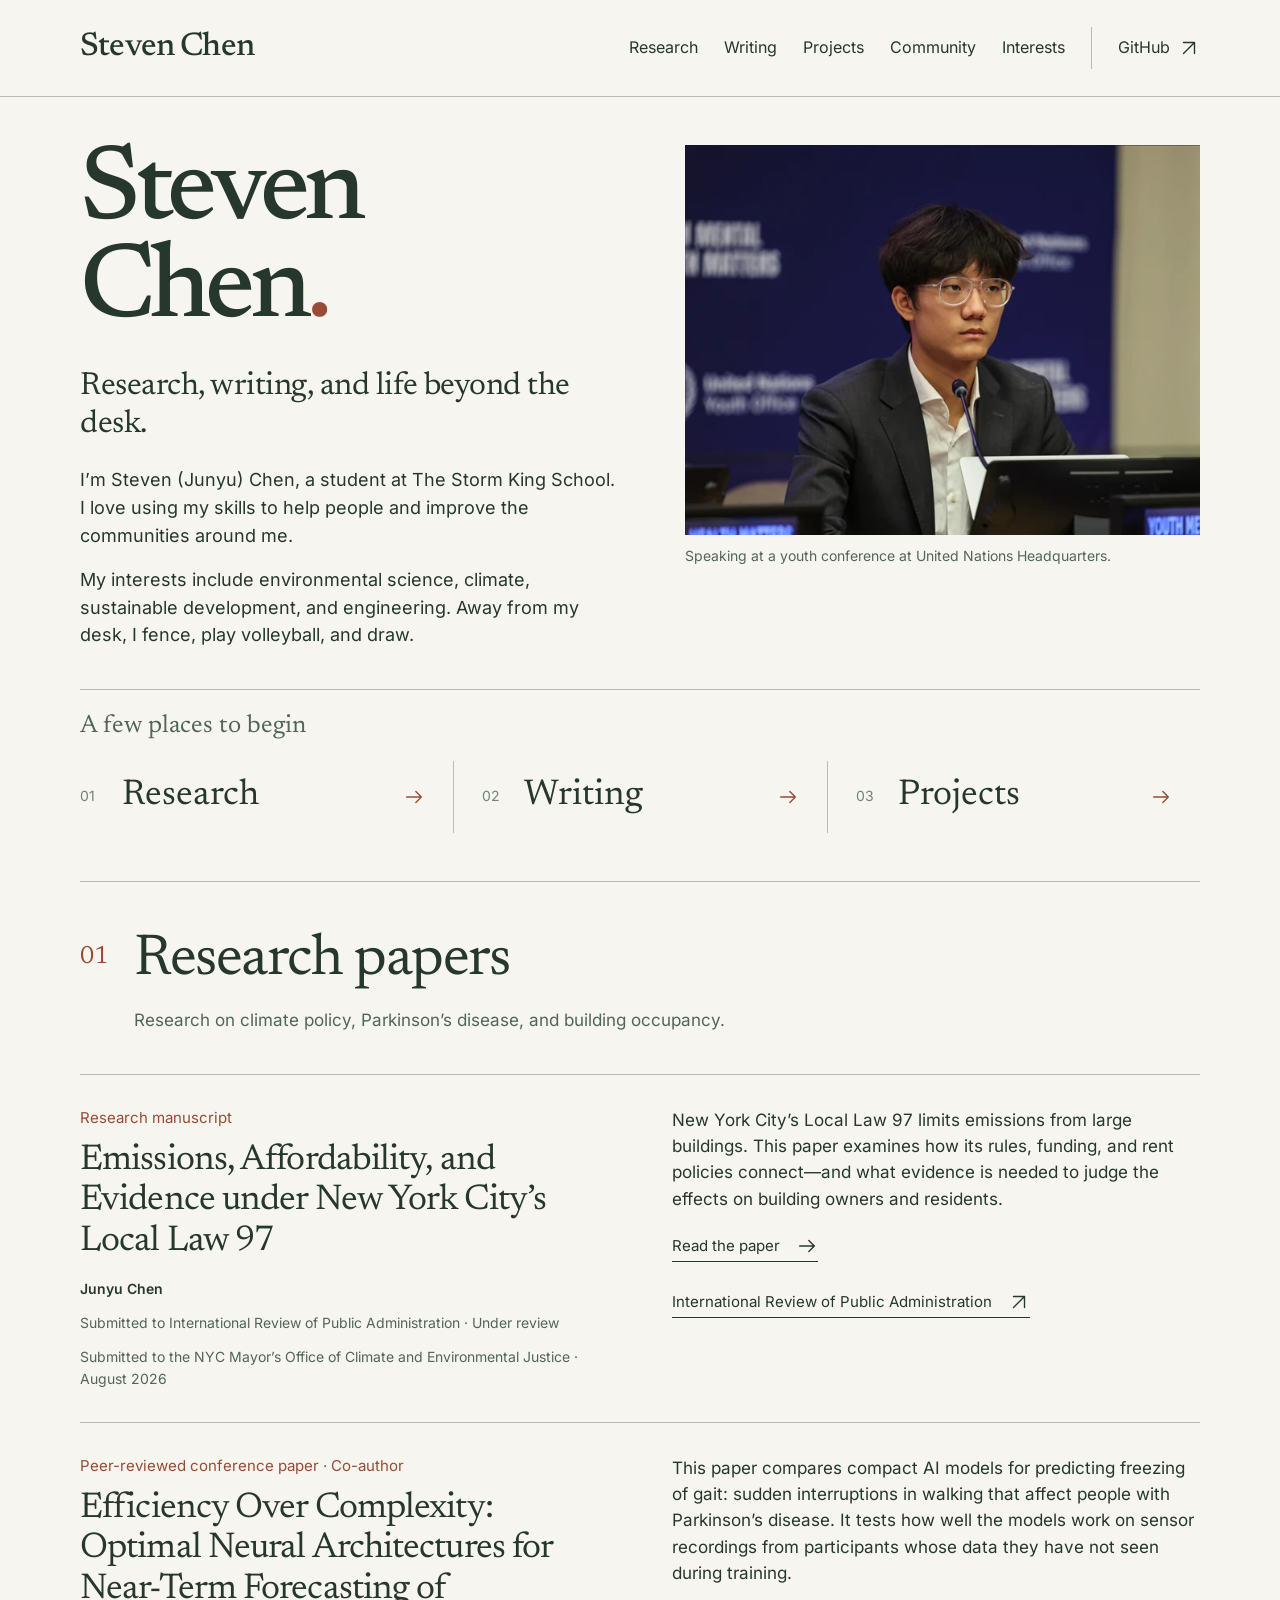
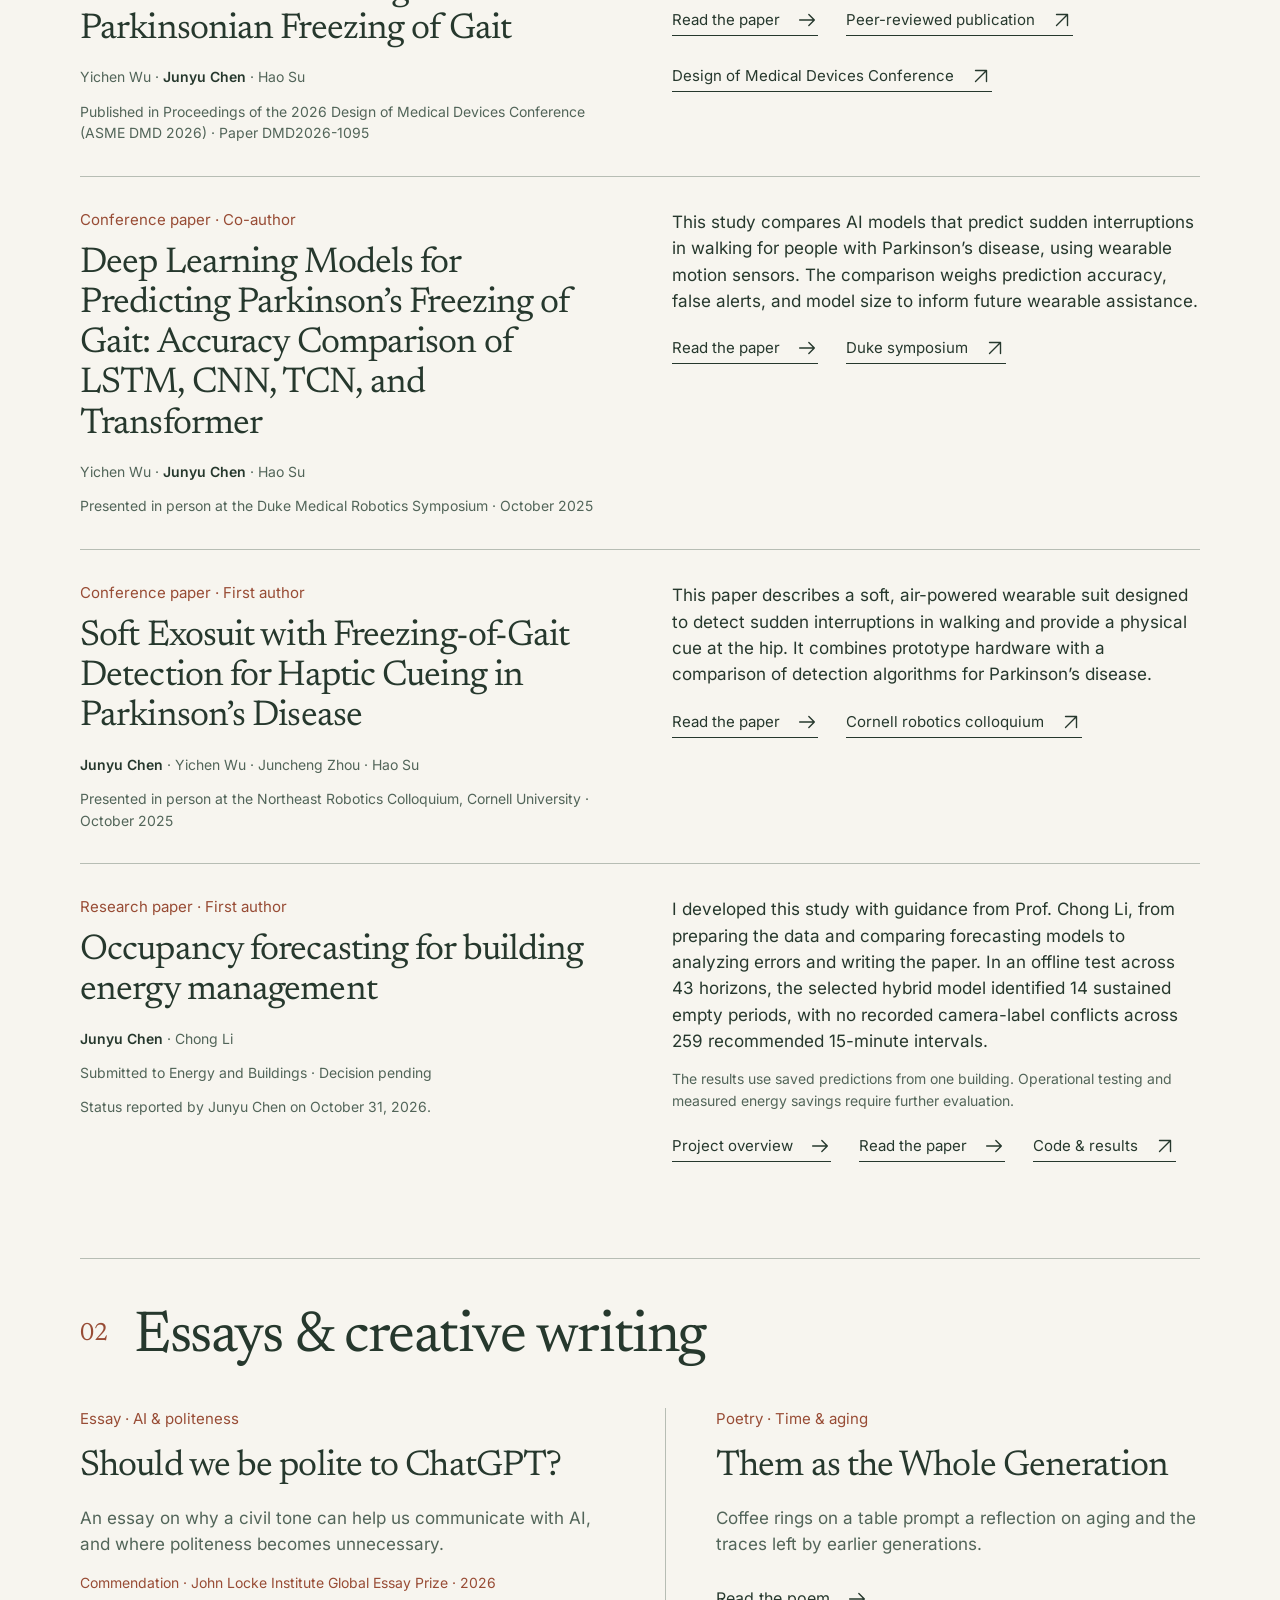
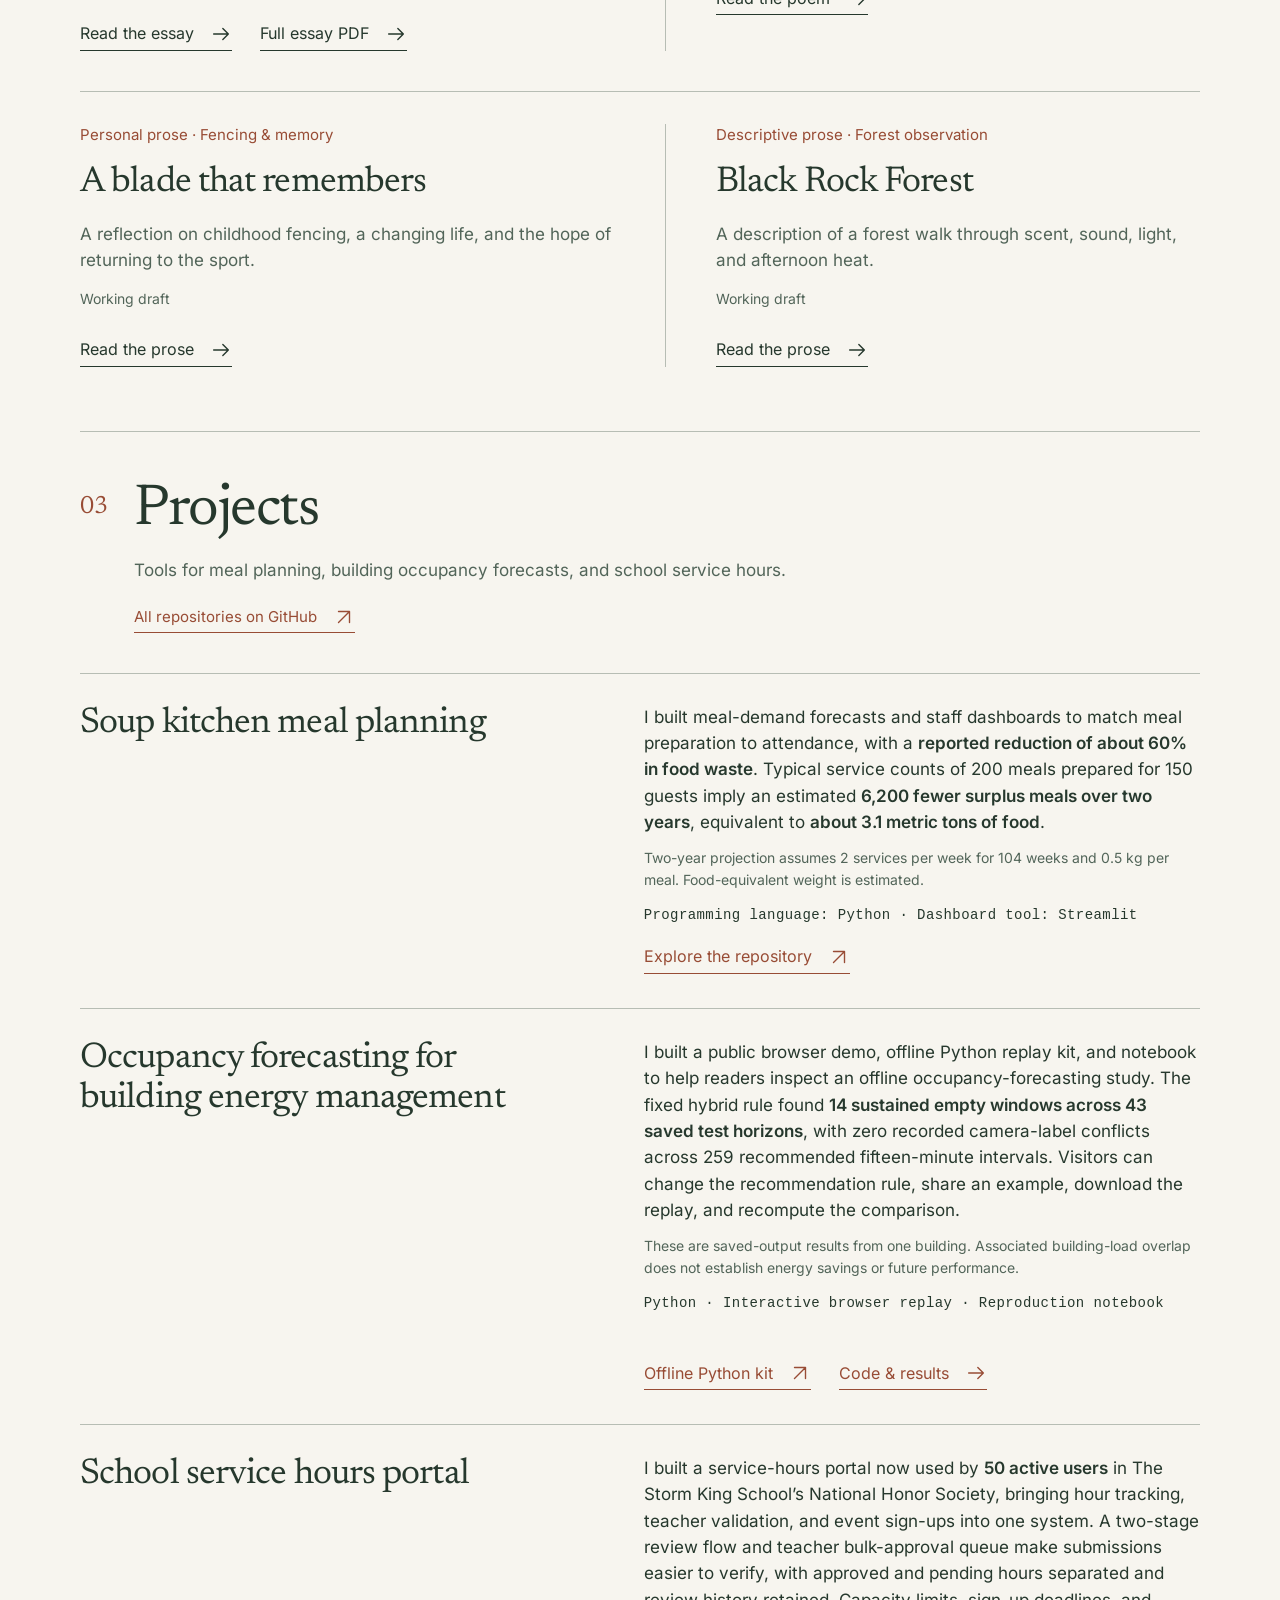
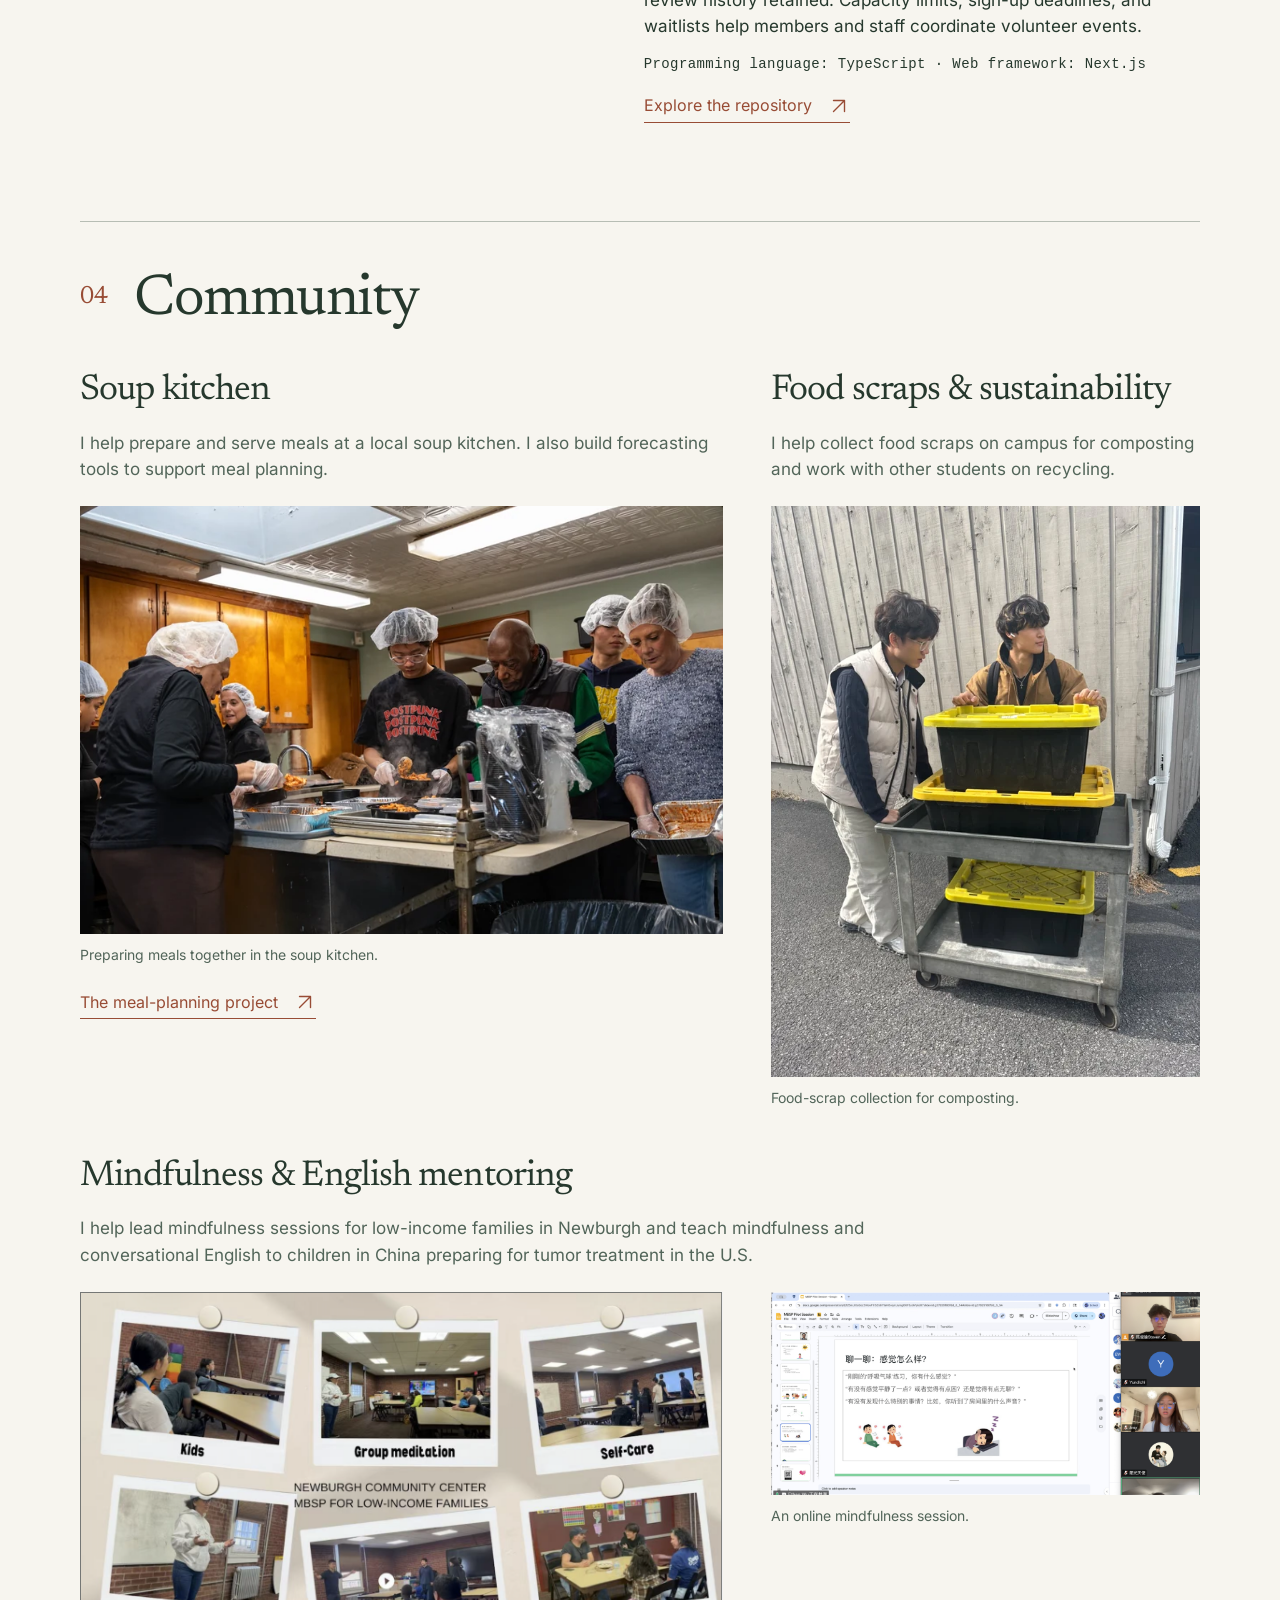
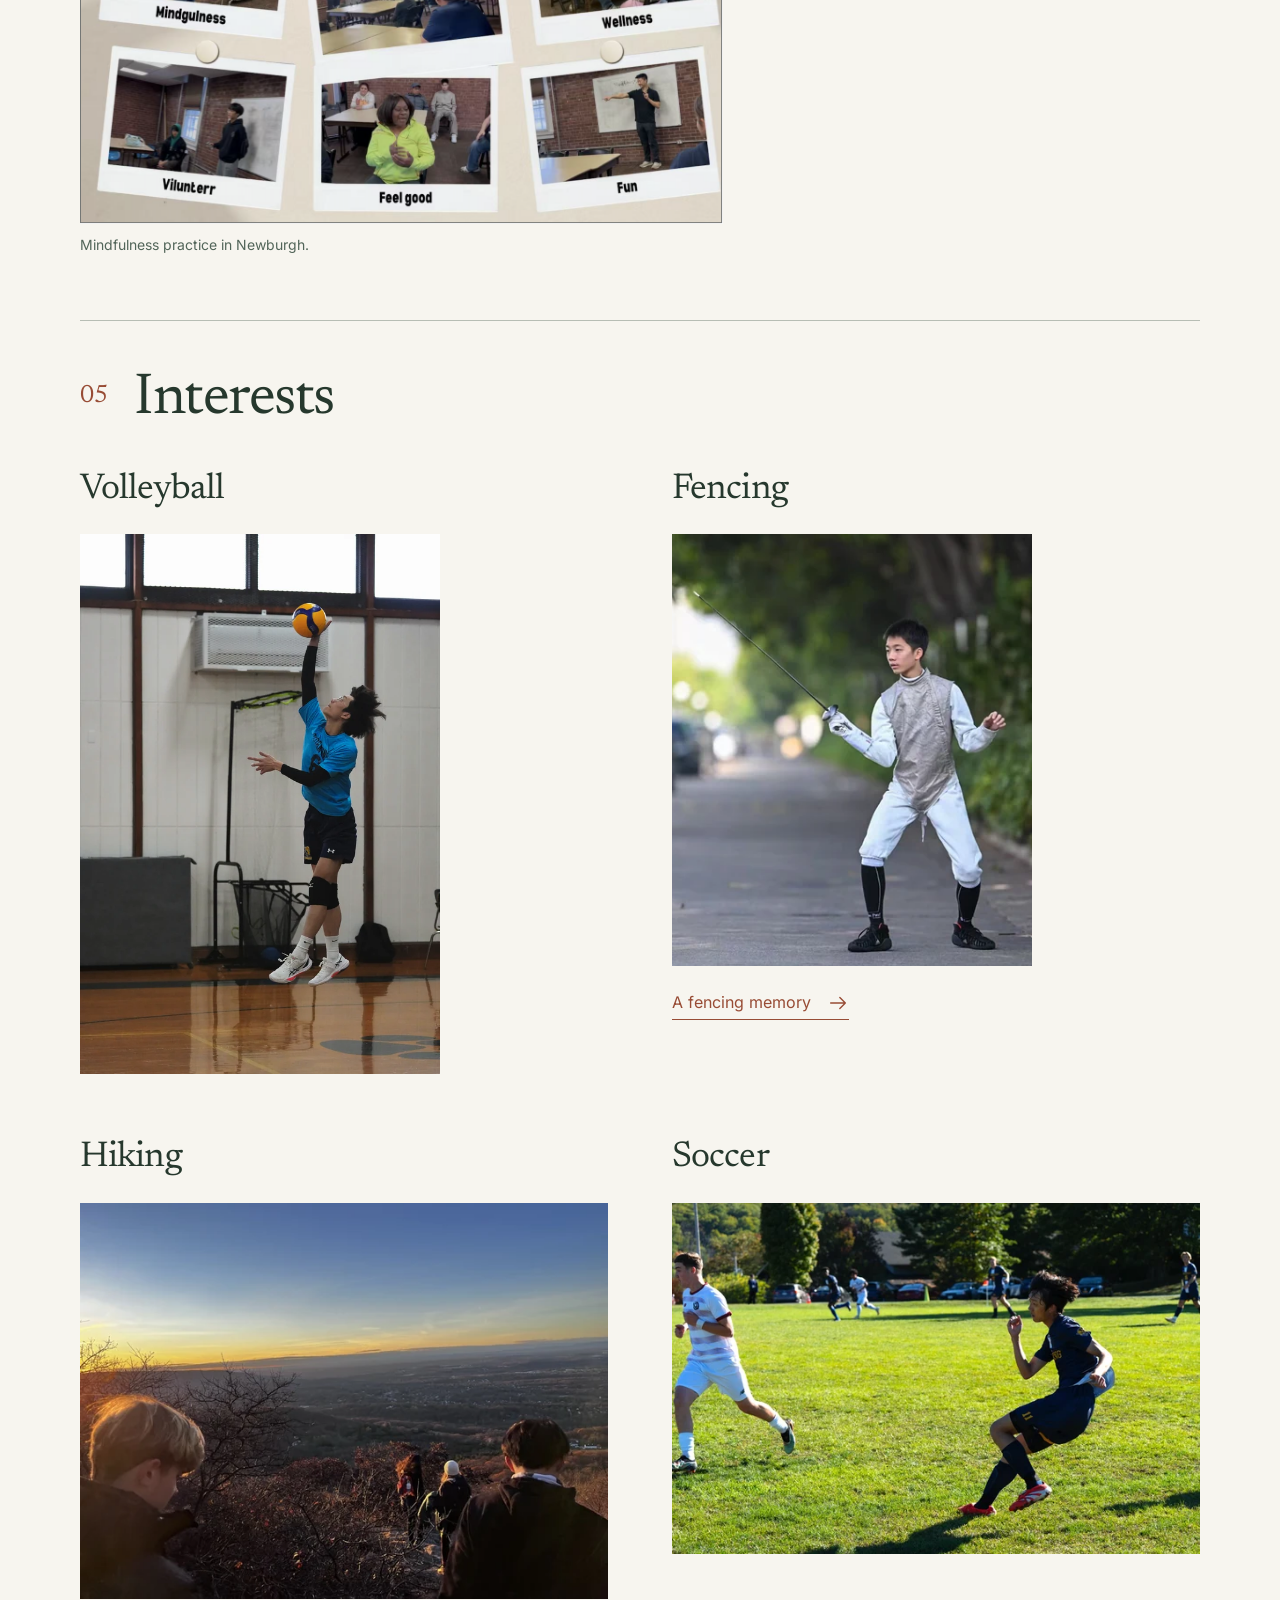
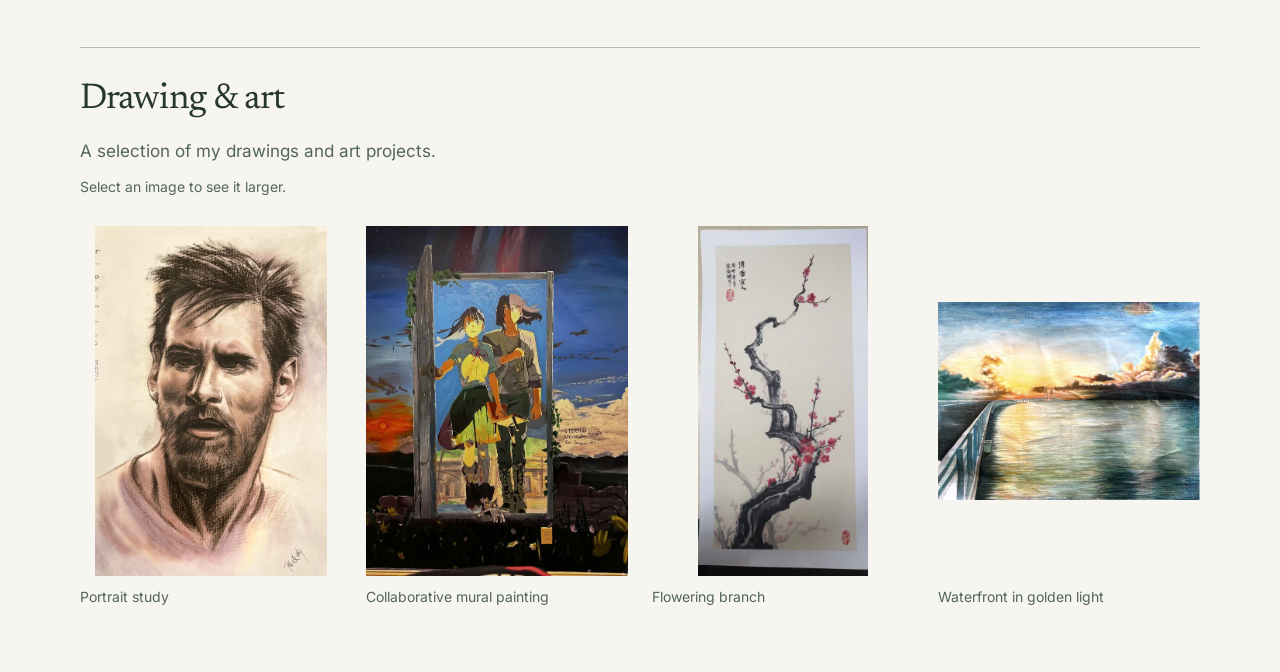
==== commit 89f77db3: "Update occupancy journal status and simplify homepage links" ====
--- a/index.html
+++ b/index.html
@@ -1 +1 @@
-<!doctype html><html lang="en"><head><meta charset="utf-8"><meta name="viewport" content="width=device-width, initial-scale=1"><title>Steven Chen — Research, writing &amp; life beyond the desk</title><meta name="description" content="Research, writing, projects, community work, and art by Steven (Junyu) Chen."><meta name="theme-color" content="#f7f5ef"><link rel="canonical" href="https://stevenchenjy.github.io/"><meta property="og:type" content="website"><meta property="og:title" content="Steven Chen — Research, writing &amp; life beyond the desk"><meta property="og:description" content="Research, writing, projects, community work, and art by Steven (Junyu) Chen."><meta property="og:url" content="https://stevenchenjy.github.io/"><link rel="icon" href="/favicon.svg" type="image/svg+xml"><link rel="stylesheet" href="/assets/fonts/fonts.css"><link rel="stylesheet" href="/style.css?v=3245e1c85b13"></head><body><a class="skip-link" href="#main">Skip to content</a><header class="site-header"><div class="wrap header-inner"><a class="wordmark" href="/" aria-label="Steven Chen home">Steven Chen</a><nav aria-label="Main navigation"><a href="/#research">Research</a><a href="/#writing">Writing</a><a href="/#projects">Projects</a><a href="/#community">Community</a><a href="/#interests">Interests</a><a class="nav-github" href="https://github.com/stevenchenjy" target="_blank" rel="noopener noreferrer">GitHub<svg class="arrow" viewBox="0 0 24 24" fill="none" aria-hidden="true"><path d="M6 18 18 6M6 6h12v12"/></svg></a></nav></div></header><main id="main"><section class="hero wrap" aria-labelledby="intro-title"><div class="hero-main"><h1 id="intro-title">Steven<br>Chen<span class="dot">.</span></h1><p class="hero-deck">Research, writing, and life beyond the desk.</p><div class="hero-copy"><p>I’m Steven (Junyu) Chen, a student at The Storm King School. I love using my skills to help people and improve the communities around me.</p><p>My interests include environmental science, climate, sustainable development, and engineering. Away from my desk, I fence, play volleyball, and draw.</p></div></div><figure class="hero-portrait"><img src="/assets/photos/headshot-1280.webp?v=5e644e6c373f" srcset="/assets/photos/headshot-640.webp?v=f470279121f8 640w, /assets/photos/headshot-1280.webp?v=5e644e6c373f 1280w" sizes="(max-width:760px) calc(100vw - 48px), (max-width:1100px) 42vw, 40vw" width="1280" height="969" alt="Steven Chen seated at a microphone, wearing a dark jacket and glasses, with a blue conference backdrop." fetchpriority="high" decoding="async"><figcaption>Speaking at a youth conference at United Nations Headquarters.</figcaption></figure><aside class="begin" aria-labelledby="begin-title"><h2 id="begin-title">A few places to begin</h2><div class="begin-links"><a href="#research"><span class="index">01</span><span>Research</span><svg class="arrow" viewBox="0 0 24 24" fill="none" aria-hidden="true"><path d="M4 12h16m-6-6 6 6-6 6"/></svg></a><a href="#writing"><span class="index">02</span><span>Writing</span><svg class="arrow" viewBox="0 0 24 24" fill="none" aria-hidden="true"><path d="M4 12h16m-6-6 6 6-6 6"/></svg></a><a href="#projects"><span class="index">03</span><span>Projects</span><svg class="arrow" viewBox="0 0 24 24" fill="none" aria-hidden="true"><path d="M4 12h16m-6-6 6 6-6 6"/></svg></a></div></aside></section><section id="research" class="section research wrap" aria-labelledby="research-title"><div class="section-header"><div class="section-heading"><span class="section-number" aria-hidden="true">01</span><h2 id="research-title">Research papers</h2></div><p class="section-deck">Research on climate policy, Parkinson’s disease, and building occupancy.</p></div><article class="paper-row" id="climate"><div class="paper-main"><p class="genre">Research manuscript</p><h3>Emissions, Affordability, and Evidence under New York City’s Local Law 97</h3><p class="authors"><strong>Junyu Chen</strong></p><p class="publication-venue">Submitted to International Review of Public Administration · Under review</p><p class="publication-venue">Submitted to the NYC Mayor’s Office of Climate and Environmental Justice · August 2026</p></div><div class="paper-detail"><p>New York City’s Local Law 97 limits emissions from large buildings. This paper examines how its rules, funding, and rent policies connect—and what evidence is needed to judge the effects on building owners and residents.</p><div class="paper-links"><a class="text-link" href="/papers/climate-policy.pdf">Read the paper<svg class="arrow" viewBox="0 0 24 24" fill="none" aria-hidden="true"><path d="M4 12h16m-6-6 6 6-6 6"/></svg></a><a class="text-link" href="https://www.tandfonline.com/journals/rrpa20" target="_blank" rel="noopener noreferrer">International Review of Public Administration<svg class="arrow" viewBox="0 0 24 24" fill="none" aria-hidden="true"><path d="M6 18 18 6M6 6h12v12"/></svg></a></div></div></article><article class="paper-row"><div class="paper-main"><p class="genre">Peer-reviewed conference paper · Co-author</p><h3>Efficiency Over Complexity: Optimal Neural Architectures for Near-Term Forecasting of Parkinsonian Freezing of Gait</h3><p class="authors">Yichen Wu · <strong>Junyu Chen</strong> · Hao Su</p><p class="publication-venue">Published in Proceedings of the 2026 Design of Medical Devices Conference (ASME DMD 2026) · Paper DMD2026-1095</p></div><div class="paper-detail"><p>This paper compares compact AI models for predicting freezing of gait: sudden interruptions in walking that affect people with Parkinson’s disease. It tests how well the models work on sensor recordings from participants whose data they have not seen during training.</p><div class="paper-links"><a class="text-link" href="/papers/efficiency-over-complexity.pdf">Read the paper<svg class="arrow" viewBox="0 0 24 24" fill="none" aria-hidden="true"><path d="M4 12h16m-6-6 6 6-6 6"/></svg></a><a class="text-link" href="https://doi.org/10.1115/DMD2026-1095" target="_blank" rel="noopener noreferrer">Peer-reviewed publication<svg class="arrow" viewBox="0 0 24 24" fill="none" aria-hidden="true"><path d="M6 18 18 6M6 6h12v12"/></svg></a><a class="text-link" href="https://dmd.umn.edu/2026/agenda" target="_blank" rel="noopener noreferrer">Design of Medical Devices Conference<svg class="arrow" viewBox="0 0 24 24" fill="none" aria-hidden="true"><path d="M6 18 18 6M6 6h12v12"/></svg></a></div></div></article><article class="paper-row"><div class="paper-main"><p class="genre">Conference paper · Co-author</p><h3>Deep Learning Models for Predicting Parkinson’s Freezing of Gait: Accuracy Comparison of LSTM, CNN, TCN, and Transformer</h3><p class="authors">Yichen Wu · <strong>Junyu Chen</strong> · Hao Su</p><p class="publication-venue">Presented in person at the Duke Medical Robotics Symposium · October 2025</p></div><div class="paper-detail"><p>This study compares AI models that predict sudden interruptions in walking for people with Parkinson’s disease, using wearable motion sensors. The comparison weighs prediction accuracy, false alerts, and model size to inform future wearable assistance.</p><div class="paper-links"><a class="text-link" href="/papers/deep-learning-freezing-of-gait.pdf">Read the paper<svg class="arrow" viewBox="0 0 24 24" fill="none" aria-hidden="true"><path d="M4 12h16m-6-6 6 6-6 6"/></svg></a><a class="text-link" href="https://calendar.duke.edu/show?fq=id%3ACAL-8a00ec8b-979413b9-0199-2f8e2d0d-00007fd2demobedework%40mysite.edu" target="_blank" rel="noopener noreferrer">Duke symposium<svg class="arrow" viewBox="0 0 24 24" fill="none" aria-hidden="true"><path d="M6 18 18 6M6 6h12v12"/></svg></a></div></div></article><article class="paper-row"><div class="paper-main"><p class="genre">Conference paper · First author</p><h3>Soft Exosuit with Freezing-of-Gait Detection for Haptic Cueing in Parkinson’s Disease</h3><p class="authors"><strong>Junyu Chen</strong> · Yichen Wu · Juncheng Zhou · Hao Su</p><p class="publication-venue">Presented in person at the Northeast Robotics Colloquium, Cornell University · October 2025</p></div><div class="paper-detail"><p>This paper describes a soft, air-powered wearable suit designed to detect sudden interruptions in walking and provide a physical cue at the hip. It combines prototype hardware with a comparison of detection algorithms for Parkinson’s disease.</p><div class="paper-links"><a class="text-link" href="/papers/soft-exosuit.pdf">Read the paper<svg class="arrow" viewBox="0 0 24 24" fill="none" aria-hidden="true"><path d="M4 12h16m-6-6 6 6-6 6"/></svg></a><a class="text-link" href="https://nerc2025.cis.cornell.edu/" target="_blank" rel="noopener noreferrer">Cornell robotics colloquium<svg class="arrow" viewBox="0 0 24 24" fill="none" aria-hidden="true"><path d="M6 18 18 6M6 6h12v12"/></svg></a></div></div></article><article class="paper-row" id="occupancy-forecasting"><div class="paper-main"><p class="genre">Research paper · First author</p><h3>Occupancy forecasting for building energy management</h3><p class="authors"><strong>Junyu Chen</strong> · Chong Li</p><p class="publication-venue">Submitted to ACM BuildSys · Decision pending</p><p class="publication-venue">Status reported by Junyu Chen on October 30, 2026.</p></div><div class="paper-detail"><p>I developed this study with guidance from Prof. Chong Li, from preparing the data and comparing forecasting models to analyzing errors and writing the paper. In an offline test across 43 horizons, the selected hybrid model identified 14 sustained empty periods, with no recorded camera-label conflicts across 259 recommended 15-minute intervals.</p><p class="paper-note">The results use saved predictions from one building. Operational testing and measured energy savings require further evaluation.</p><div class="paper-links"><a class="text-link" href="/decision-aware-occupancy-forecasting/demo/">Try the demo<svg class="arrow" viewBox="0 0 24 24" fill="none" aria-hidden="true"><path d="M4 12h16m-6-6 6 6-6 6"/></svg></a><a class="text-link" href="/decision-aware-occupancy-forecasting/guide/">Worked example<svg class="arrow" viewBox="0 0 24 24" fill="none" aria-hidden="true"><path d="M4 12h16m-6-6 6 6-6 6"/></svg></a><a class="text-link" href="/decision-aware-occupancy-forecasting/">Project overview<svg class="arrow" viewBox="0 0 24 24" fill="none" aria-hidden="true"><path d="M4 12h16m-6-6 6 6-6 6"/></svg></a><a class="text-link" href="/decision-aware-occupancy-forecasting/paper.html">Paper and citation<svg class="arrow" viewBox="0 0 24 24" fill="none" aria-hidden="true"><path d="M4 12h16m-6-6 6 6-6 6"/></svg></a><a class="text-link" href="https://github.com/stevenchenjy/decision-aware-occupancy-forecasting" target="_blank" rel="noopener noreferrer">Code &amp; results<svg class="arrow" viewBox="0 0 24 24" fill="none" aria-hidden="true"><path d="M6 18 18 6M6 6h12v12"/></svg></a></div></div></article></section><section id="writing" class="section wrap" aria-labelledby="writing-title"><div class="section-header"><div class="section-heading"><span class="section-number" aria-hidden="true">02</span><h2 id="writing-title">Essays &amp; creative writing</h2></div></div><div class="writing-features"><article class="writing-entry"><p class="genre">Essay · AI &amp; politeness</p><h3>Should we be polite to ChatGPT?</h3><p class="piece-description">An essay on why a civil tone can help us communicate with AI, and where politeness becomes unnecessary.</p><p class="recognition">Commendation · John Locke Institute Global Essay Prize · 2026</p><div class="feature-links"><a class="text-link" href="/writing/polite-to-chatgpt.html">Read the essay<svg class="arrow" viewBox="0 0 24 24" fill="none" aria-hidden="true"><path d="M4 12h16m-6-6 6 6-6 6"/></svg></a><a class="text-link" href="/papers/polite-to-chatgpt.pdf">Full essay PDF<svg class="arrow" viewBox="0 0 24 24" fill="none" aria-hidden="true"><path d="M4 12h16m-6-6 6 6-6 6"/></svg></a></div></article><article class="writing-entry"><p class="genre">Poetry · Time &amp; aging</p><h3>Them as the Whole Generation</h3><p class="piece-description">Coffee rings on a table prompt a reflection on aging and the traces left by earlier generations.</p><div class="feature-links"><a class="text-link" href="/writing/them-as-the-whole-generation.html">Read the poem<svg class="arrow" viewBox="0 0 24 24" fill="none" aria-hidden="true"><path d="M4 12h16m-6-6 6 6-6 6"/></svg></a></div></article></div><div class="sketches"><article class="writing-entry"><p class="genre">Personal prose · Fencing &amp; memory</p><h3>A blade that remembers</h3><p class="piece-description">A reflection on childhood fencing, a changing life, and the hope of returning to the sport.</p><p class="piece-status">Working draft</p><div class="feature-links"><a class="text-link" href="/writing/a-blade-that-remembers.html">Read the prose<svg class="arrow" viewBox="0 0 24 24" fill="none" aria-hidden="true"><path d="M4 12h16m-6-6 6 6-6 6"/></svg></a></div></article><article class="writing-entry"><p class="genre">Descriptive prose · Forest observation</p><h3>Black Rock Forest</h3><p class="piece-description">A description of a forest walk through scent, sound, light, and afternoon heat.</p><p class="piece-status">Working draft</p><div class="feature-links"><a class="text-link" href="/writing/black-rock-forest.html">Read the prose<svg class="arrow" viewBox="0 0 24 24" fill="none" aria-hidden="true"><path d="M4 12h16m-6-6 6 6-6 6"/></svg></a></div></article></div></section><section id="projects" class="section wrap" aria-labelledby="projects-title"><div class="section-header"><div class="section-heading"><span class="section-number" aria-hidden="true">03</span><h2 id="projects-title">Projects</h2></div><p class="section-deck">Tools for meal planning, building occupancy forecasts, and school service hours.</p><div class="section-action"><a class="text-link" href="https://github.com/stevenchenjy" target="_blank" rel="noopener noreferrer">All repositories on GitHub<svg class="arrow" viewBox="0 0 24 24" fill="none" aria-hidden="true"><path d="M6 18 18 6M6 6h12v12"/></svg></a></div></div><article class="project-row"><h3>Soup kitchen meal planning</h3><div><p>I built meal-demand forecasts and staff dashboards to match meal preparation to attendance, with a <strong>reported reduction of about 60% in food waste</strong>. Typical service counts of 200 meals prepared for 150 guests imply an estimated <strong>6,200 fewer surplus meals over two years</strong>, equivalent to <strong>about 3.1 metric tons of food</strong>. </p><p class="impact-note">Two-year projection assumes 2 services per week for 104 weeks and 0.5 kg per meal. Food-equivalent weight is estimated.</p><p class="tech">Programming language: Python · Dashboard tool: Streamlit</p><a class="text-link" href="https://github.com/stevenchenjy/soup-kitchen-forecast" target="_blank" rel="noopener noreferrer">Explore the repository<svg class="arrow" viewBox="0 0 24 24" fill="none" aria-hidden="true"><path d="M6 18 18 6M6 6h12v12"/></svg></a></div></article><article class="project-row" id="occupancy-project"><h3>Occupancy forecasting for building energy management</h3><div><p>I built a public browser demo, offline Python replay kit, and notebook to help readers inspect an offline occupancy-forecasting study. The fixed hybrid rule found <strong>14 sustained empty windows across 43 saved test horizons</strong>, with zero recorded camera-label conflicts across 259 recommended fifteen-minute intervals. Visitors can change the recommendation rule, share an example, download the replay, and recompute the comparison.</p><p class="impact-note">These are saved-output results from one building. Associated building-load overlap does not establish energy savings or future performance.</p><p class="tech">Python · Interactive browser replay · Reproduction notebook</p><div class="feature-links"><a class="text-link" href="https://github.com/stevenchenjy/decision-aware-occupancy-forecasting/releases/tag/replay-kit-v1">Offline Python kit<svg class="arrow" viewBox="0 0 24 24" fill="none" aria-hidden="true"><path d="M6 18 18 6M6 6h12v12"/></svg></a><a class="text-link" href="/decision-aware-occupancy-forecasting/demo/">Try the demo<svg class="arrow" viewBox="0 0 24 24" fill="none" aria-hidden="true"><path d="M4 12h16m-6-6 6 6-6 6"/></svg></a><a class="text-link" href="/decision-aware-occupancy-forecasting/guide/">Worked example<svg class="arrow" viewBox="0 0 24 24" fill="none" aria-hidden="true"><path d="M4 12h16m-6-6 6 6-6 6"/></svg></a><a class="text-link" href="https://github.com/stevenchenjy/decision-aware-occupancy-forecasting" target="_blank" rel="noopener noreferrer">Code &amp; results<svg class="arrow" viewBox="0 0 24 24" fill="none" aria-hidden="true"><path d="M4 12h16m-6-6 6 6-6 6"/></svg></a></div></div></article><article class="project-row"><h3>School service hours portal</h3><div><p>I built a service-hours portal now used by <strong>50 active users</strong> in The Storm King School’s National Honor Society, bringing hour tracking, teacher validation, and event sign-ups into one system. A two-stage review flow and teacher bulk-approval queue make submissions easier to verify, with approved and pending hours separated and review history retained. Capacity limits, sign-up deadlines, and waitlists help members and staff coordinate volunteer events.</p><p class="tech">Programming language: TypeScript · Web framework: Next.js</p><a class="text-link" href="https://github.com/stevenchenjy/SKS-NHS-Hours" target="_blank" rel="noopener noreferrer">Explore the repository<svg class="arrow" viewBox="0 0 24 24" fill="none" aria-hidden="true"><path d="M6 18 18 6M6 6h12v12"/></svg></a></div></article></section><section id="community" class="section wrap" aria-labelledby="community-title"><div class="section-header"><div class="section-heading"><span class="section-number" aria-hidden="true">04</span><h2 id="community-title">Community</h2></div></div><div class="community-grid"><article class="photo-story"><h3>Soup kitchen</h3><p class="story-description">I help prepare and serve meals at a local soup kitchen. I also build forecasting tools to support meal planning.</p><figure><img src="/assets/photos/soup-kitchen-1600.webp?v=d1131804bcde" srcset="/assets/photos/soup-kitchen-800.webp?v=b5c2545e34e2 800w, /assets/photos/soup-kitchen-1600.webp?v=d1131804bcde 1600w" sizes="(max-width:760px) calc(100vw - 48px), 52vw" width="1600" height="1064" alt="Volunteers wearing hairnets and gloves portion hot food into meal containers at a kitchen counter." loading="lazy" decoding="async"><figcaption>Preparing meals together in the soup kitchen.</figcaption></figure><a class="text-link" href="https://github.com/stevenchenjy/soup-kitchen-forecast" target="_blank" rel="noopener noreferrer">The meal-planning project<svg class="arrow" viewBox="0 0 24 24" fill="none" aria-hidden="true"><path d="M6 18 18 6M6 6h12v12"/></svg></a></article><article class="photo-story"><h3>Food scraps &amp; sustainability</h3><p class="story-description">I help collect food scraps on campus for composting and work with other students on recycling.</p><figure><img src="/assets/photos/food-scraps-1180.webp?v=86aeeba21b8f" srcset="/assets/photos/food-scraps-600.webp?v=7ef13ef03bf2 600w, /assets/photos/food-scraps-1180.webp?v=86aeeba21b8f 1180w" sizes="(max-width:760px) calc(100vw - 48px), 35vw" width="1180" height="1572" alt="Two people stand beside a wheeled cart of black food-scrap bins with yellow lids." loading="lazy" decoding="async"><figcaption>Food-scrap collection for composting.</figcaption></figure></article><article class="photo-story community-activity" id="mindfulness-mentoring"><h3>Mindfulness &amp; English mentoring</h3><p class="story-description">I help lead mindfulness sessions for low-income families in Newburgh and teach mindfulness and conversational English to children in China preparing for tumor treatment in the U.S.</p><div class="community-photos"><figure id="newburgh-mindfulness"><img src="/assets/photos/newburgh-mindfulness.webp?v=5cf3ae85347c" width="1376" height="1138" alt="A collage of mindfulness activities at the Newburgh Community Center." loading="lazy" decoding="async"><figcaption>Mindfulness practice in Newburgh.</figcaption></figure><figure id="china-mentoring"><img src="/assets/photos/china-mindfulness-english.webp?v=4d03b1dfa6bd" width="1370" height="648" alt="An online mindfulness session with shared slides and participants." loading="lazy" decoding="async"><figcaption>An online mindfulness session.</figcaption></figure></div></article></div></section><section id="interests" class="section wrap" aria-labelledby="interests-title"><div class="section-header"><div class="section-heading"><span class="section-number" aria-hidden="true">05</span><h2 id="interests-title">Interests</h2></div></div><div class="sports-grid"><article class="photo-story"><h3>Volleyball</h3><figure class="sports-photo"><img src="/assets/photos/volleyball-1200.webp?v=1ce38ed6b803" srcset="/assets/photos/volleyball-600.webp?v=ea412898b21d 600w, /assets/photos/volleyball-1200.webp?v=1ce38ed6b803 1200w" sizes="(max-width:410px) calc(100vw - 48px), 360px" width="1200" height="1800" alt="A player in a blue jersey jumps toward a volleyball in an indoor gym, with the ball and full player visible." loading="lazy" decoding="async"></figure></article><article class="photo-story"><h3>Fencing</h3><figure class="sports-photo fencing-photo"><img src="/assets/photos/fencing-1200.webp?v=c47aeca4b5b2" srcset="/assets/photos/fencing-600.webp?v=ea8bdb3bba9c 600w, /assets/photos/fencing-1200.webp?v=c47aeca4b5b2 1200w" sizes="(max-width:410px) calc(100vw - 48px), 360px" width="1200" height="918" alt="Steven in a fencing uniform holds a foil while standing on a tree-lined path." loading="lazy" decoding="async"></figure><a class="text-link" href="/writing/a-blade-that-remembers.html">A fencing memory<svg class="arrow" viewBox="0 0 24 24" fill="none" aria-hidden="true"><path d="M4 12h16m-6-6 6 6-6 6"/></svg></a></article><article class="photo-story hiking-story"><h3>Hiking</h3><figure class="hiking-photo"><img src="/assets/photos/hiking-1200.webp?v=03af43bb2542" srcset="/assets/photos/hiking-600.webp?v=071f4b2bf918 600w, /assets/photos/hiking-1200.webp?v=03af43bb2542 1024w" sizes="(max-width:760px) calc(100vw - 48px), 45vw" width="1024" height="768" alt="Four hikers descend a rocky trail above a valley under a blue and golden sky." loading="lazy" decoding="async"></figure></article><article class="photo-story soccer-story"><h3>Soccer</h3><figure class="soccer-photo"><img src="/assets/photos/soccer-1200.webp?v=b01445fd7c96" srcset="/assets/photos/soccer-600.webp?v=f979e887320c 600w, /assets/photos/soccer-1200.webp?v=b01445fd7c96 1200w" sizes="(max-width:760px) calc(100vw - 48px), 45vw" width="1200" height="798" alt="A soccer player in a blue number 11 uniform runs on a grass field during a match." loading="lazy" decoding="async"></figure></article></div><article class="art-collection" aria-labelledby="art-title"><h3 id="art-title">Drawing &amp; art</h3><p class="story-description">A selection of my drawings and art projects.</p><p class="gallery-instruction">Select an image to see it larger.</p><div class="art-gallery"><figure><a class="art-image-link" href="/assets/photos/portrait-study-full.webp" aria-label="Enlarge: Portrait study"><img src="/assets/photos/portrait-study-preview.webp" width="597" height="900" alt="Portrait of a bearded man with swept hair, shaded in dark textured lines and muted pink and brown tones." loading="lazy" decoding="async"></a><figcaption>Portrait study</figcaption></figure><figure><a class="art-image-link" href="/assets/photos/mural-painting-full.webp" aria-label="Enlarge: Collaborative mural painting"><img src="/assets/photos/mural-painting-preview.webp" width="675" height="900" alt="A wall mural of two illustrated figures in an open doorway, surrounded by a blue sky, golden clouds, and flowers." loading="lazy" decoding="async"></a><figcaption>Collaborative mural painting</figcaption></figure><figure><a class="art-image-link" href="/assets/photos/flowering-branch-full.webp" aria-label="Enlarge: Flowering branch"><img src="/assets/photos/flowering-branch-preview.webp" width="438" height="900" alt="A tall painting of a twisting dark branch with red blossoms, Chinese calligraphy at the upper left, and red seals." loading="lazy" decoding="async"></a><figcaption>Flowering branch</figcaption></figure><figure><a class="art-image-link" href="/assets/photos/waterfront-full.webp" aria-label="Enlarge: Waterfront in golden light"><img src="/assets/photos/waterfront-preview.webp" width="900" height="678" alt="A waterfront scene with a curving white-railed walkway, yellow-orange light reflected on blue-green water, and dramatic clouds." loading="lazy" decoding="async"></a><figcaption>Waterfront in golden light</figcaption></figure></div></article></section></main></body></html>+<!doctype html><html lang="en"><head><meta charset="utf-8"><meta name="viewport" content="width=device-width, initial-scale=1"><title>Steven Chen — Research, writing &amp; life beyond the desk</title><meta name="description" content="Research, writing, projects, community work, and art by Steven (Junyu) Chen."><meta name="theme-color" content="#f7f5ef"><link rel="canonical" href="https://stevenchenjy.github.io/"><meta property="og:type" content="website"><meta property="og:title" content="Steven Chen — Research, writing &amp; life beyond the desk"><meta property="og:description" content="Research, writing, projects, community work, and art by Steven (Junyu) Chen."><meta property="og:url" content="https://stevenchenjy.github.io/"><link rel="icon" href="/favicon.svg" type="image/svg+xml"><link rel="stylesheet" href="/assets/fonts/fonts.css"><link rel="stylesheet" href="/style.css?v=3245e1c85b13"></head><body><a class="skip-link" href="#main">Skip to content</a><header class="site-header"><div class="wrap header-inner"><a class="wordmark" href="/" aria-label="Steven Chen home">Steven Chen</a><nav aria-label="Main navigation"><a href="/#research">Research</a><a href="/#writing">Writing</a><a href="/#projects">Projects</a><a href="/#community">Community</a><a href="/#interests">Interests</a><a class="nav-github" href="https://github.com/stevenchenjy" target="_blank" rel="noopener noreferrer">GitHub<svg class="arrow" viewBox="0 0 24 24" fill="none" aria-hidden="true"><path d="M6 18 18 6M6 6h12v12"/></svg></a></nav></div></header><main id="main"><section class="hero wrap" aria-labelledby="intro-title"><div class="hero-main"><h1 id="intro-title">Steven<br>Chen<span class="dot">.</span></h1><p class="hero-deck">Research, writing, and life beyond the desk.</p><div class="hero-copy"><p>I’m Steven (Junyu) Chen, a student at The Storm King School. I love using my skills to help people and improve the communities around me.</p><p>My interests include environmental science, climate, sustainable development, and engineering. Away from my desk, I fence, play volleyball, and draw.</p></div></div><figure class="hero-portrait"><img src="/assets/photos/headshot-1280.webp?v=5e644e6c373f" srcset="/assets/photos/headshot-640.webp?v=f470279121f8 640w, /assets/photos/headshot-1280.webp?v=5e644e6c373f 1280w" sizes="(max-width:760px) calc(100vw - 48px), (max-width:1100px) 42vw, 40vw" width="1280" height="969" alt="Steven Chen seated at a microphone, wearing a dark jacket and glasses, with a blue conference backdrop." fetchpriority="high" decoding="async"><figcaption>Speaking at a youth conference at United Nations Headquarters.</figcaption></figure><aside class="begin" aria-labelledby="begin-title"><h2 id="begin-title">A few places to begin</h2><div class="begin-links"><a href="#research"><span class="index">01</span><span>Research</span><svg class="arrow" viewBox="0 0 24 24" fill="none" aria-hidden="true"><path d="M4 12h16m-6-6 6 6-6 6"/></svg></a><a href="#writing"><span class="index">02</span><span>Writing</span><svg class="arrow" viewBox="0 0 24 24" fill="none" aria-hidden="true"><path d="M4 12h16m-6-6 6 6-6 6"/></svg></a><a href="#projects"><span class="index">03</span><span>Projects</span><svg class="arrow" viewBox="0 0 24 24" fill="none" aria-hidden="true"><path d="M4 12h16m-6-6 6 6-6 6"/></svg></a></div></aside></section><section id="research" class="section research wrap" aria-labelledby="research-title"><div class="section-header"><div class="section-heading"><span class="section-number" aria-hidden="true">01</span><h2 id="research-title">Research papers</h2></div><p class="section-deck">Research on climate policy, Parkinson’s disease, and building occupancy.</p></div><article class="paper-row" id="climate"><div class="paper-main"><p class="genre">Research manuscript</p><h3>Emissions, Affordability, and Evidence under New York City’s Local Law 97</h3><p class="authors"><strong>Junyu Chen</strong></p><p class="publication-venue">Submitted to International Review of Public Administration · Under review</p><p class="publication-venue">Submitted to the NYC Mayor’s Office of Climate and Environmental Justice · August 2026</p></div><div class="paper-detail"><p>New York City’s Local Law 97 limits emissions from large buildings. This paper examines how its rules, funding, and rent policies connect—and what evidence is needed to judge the effects on building owners and residents.</p><div class="paper-links"><a class="text-link" href="/papers/climate-policy.pdf">Read the paper<svg class="arrow" viewBox="0 0 24 24" fill="none" aria-hidden="true"><path d="M4 12h16m-6-6 6 6-6 6"/></svg></a><a class="text-link" href="https://www.tandfonline.com/journals/rrpa20" target="_blank" rel="noopener noreferrer">International Review of Public Administration<svg class="arrow" viewBox="0 0 24 24" fill="none" aria-hidden="true"><path d="M6 18 18 6M6 6h12v12"/></svg></a></div></div></article><article class="paper-row"><div class="paper-main"><p class="genre">Peer-reviewed conference paper · Co-author</p><h3>Efficiency Over Complexity: Optimal Neural Architectures for Near-Term Forecasting of Parkinsonian Freezing of Gait</h3><p class="authors">Yichen Wu · <strong>Junyu Chen</strong> · Hao Su</p><p class="publication-venue">Published in Proceedings of the 2026 Design of Medical Devices Conference (ASME DMD 2026) · Paper DMD2026-1095</p></div><div class="paper-detail"><p>This paper compares compact AI models for predicting freezing of gait: sudden interruptions in walking that affect people with Parkinson’s disease. It tests how well the models work on sensor recordings from participants whose data they have not seen during training.</p><div class="paper-links"><a class="text-link" href="/papers/efficiency-over-complexity.pdf">Read the paper<svg class="arrow" viewBox="0 0 24 24" fill="none" aria-hidden="true"><path d="M4 12h16m-6-6 6 6-6 6"/></svg></a><a class="text-link" href="https://doi.org/10.1115/DMD2026-1095" target="_blank" rel="noopener noreferrer">Peer-reviewed publication<svg class="arrow" viewBox="0 0 24 24" fill="none" aria-hidden="true"><path d="M6 18 18 6M6 6h12v12"/></svg></a><a class="text-link" href="https://dmd.umn.edu/2026/agenda" target="_blank" rel="noopener noreferrer">Design of Medical Devices Conference<svg class="arrow" viewBox="0 0 24 24" fill="none" aria-hidden="true"><path d="M6 18 18 6M6 6h12v12"/></svg></a></div></div></article><article class="paper-row"><div class="paper-main"><p class="genre">Conference paper · Co-author</p><h3>Deep Learning Models for Predicting Parkinson’s Freezing of Gait: Accuracy Comparison of LSTM, CNN, TCN, and Transformer</h3><p class="authors">Yichen Wu · <strong>Junyu Chen</strong> · Hao Su</p><p class="publication-venue">Presented in person at the Duke Medical Robotics Symposium · October 2025</p></div><div class="paper-detail"><p>This study compares AI models that predict sudden interruptions in walking for people with Parkinson’s disease, using wearable motion sensors. The comparison weighs prediction accuracy, false alerts, and model size to inform future wearable assistance.</p><div class="paper-links"><a class="text-link" href="/papers/deep-learning-freezing-of-gait.pdf">Read the paper<svg class="arrow" viewBox="0 0 24 24" fill="none" aria-hidden="true"><path d="M4 12h16m-6-6 6 6-6 6"/></svg></a><a class="text-link" href="https://calendar.duke.edu/show?fq=id%3ACAL-8a00ec8b-979413b9-0199-2f8e2d0d-00007fd2demobedework%40mysite.edu" target="_blank" rel="noopener noreferrer">Duke symposium<svg class="arrow" viewBox="0 0 24 24" fill="none" aria-hidden="true"><path d="M6 18 18 6M6 6h12v12"/></svg></a></div></div></article><article class="paper-row"><div class="paper-main"><p class="genre">Conference paper · First author</p><h3>Soft Exosuit with Freezing-of-Gait Detection for Haptic Cueing in Parkinson’s Disease</h3><p class="authors"><strong>Junyu Chen</strong> · Yichen Wu · Juncheng Zhou · Hao Su</p><p class="publication-venue">Presented in person at the Northeast Robotics Colloquium, Cornell University · October 2025</p></div><div class="paper-detail"><p>This paper describes a soft, air-powered wearable suit designed to detect sudden interruptions in walking and provide a physical cue at the hip. It combines prototype hardware with a comparison of detection algorithms for Parkinson’s disease.</p><div class="paper-links"><a class="text-link" href="/papers/soft-exosuit.pdf">Read the paper<svg class="arrow" viewBox="0 0 24 24" fill="none" aria-hidden="true"><path d="M4 12h16m-6-6 6 6-6 6"/></svg></a><a class="text-link" href="https://nerc2025.cis.cornell.edu/" target="_blank" rel="noopener noreferrer">Cornell robotics colloquium<svg class="arrow" viewBox="0 0 24 24" fill="none" aria-hidden="true"><path d="M6 18 18 6M6 6h12v12"/></svg></a></div></div></article><article class="paper-row" id="occupancy-forecasting"><div class="paper-main"><p class="genre">Research paper · First author</p><h3>Occupancy forecasting for building energy management</h3><p class="authors"><strong>Junyu Chen</strong> · Chong Li</p><p class="publication-venue">Submitted to Energy and Buildings · Decision pending</p><p class="publication-venue">Status reported by Junyu Chen on October 31, 2026.</p></div><div class="paper-detail"><p>I developed this study with guidance from Prof. Chong Li, from preparing the data and comparing forecasting models to analyzing errors and writing the paper. In an offline test across 43 horizons, the selected hybrid model identified 14 sustained empty periods, with no recorded camera-label conflicts across 259 recommended 15-minute intervals.</p><p class="paper-note">The results use saved predictions from one building. Operational testing and measured energy savings require further evaluation.</p><div class="paper-links"><a class="text-link" href="/decision-aware-occupancy-forecasting/">Project overview<svg class="arrow" viewBox="0 0 24 24" fill="none" aria-hidden="true"><path d="M4 12h16m-6-6 6 6-6 6"/></svg></a><a class="text-link" href="/papers/occupancy-forecasting.pdf">Read the paper<svg class="arrow" viewBox="0 0 24 24" fill="none" aria-hidden="true"><path d="M4 12h16m-6-6 6 6-6 6"/></svg></a><a class="text-link" href="https://github.com/stevenchenjy/decision-aware-occupancy-forecasting" target="_blank" rel="noopener noreferrer">Code &amp; results<svg class="arrow" viewBox="0 0 24 24" fill="none" aria-hidden="true"><path d="M6 18 18 6M6 6h12v12"/></svg></a></div></div></article></section><section id="writing" class="section wrap" aria-labelledby="writing-title"><div class="section-header"><div class="section-heading"><span class="section-number" aria-hidden="true">02</span><h2 id="writing-title">Essays &amp; creative writing</h2></div></div><div class="writing-features"><article class="writing-entry"><p class="genre">Essay · AI &amp; politeness</p><h3>Should we be polite to ChatGPT?</h3><p class="piece-description">An essay on why a civil tone can help us communicate with AI, and where politeness becomes unnecessary.</p><p class="recognition">Commendation · John Locke Institute Global Essay Prize · 2026</p><div class="feature-links"><a class="text-link" href="/writing/polite-to-chatgpt.html">Read the essay<svg class="arrow" viewBox="0 0 24 24" fill="none" aria-hidden="true"><path d="M4 12h16m-6-6 6 6-6 6"/></svg></a><a class="text-link" href="/papers/polite-to-chatgpt.pdf">Full essay PDF<svg class="arrow" viewBox="0 0 24 24" fill="none" aria-hidden="true"><path d="M4 12h16m-6-6 6 6-6 6"/></svg></a></div></article><article class="writing-entry"><p class="genre">Poetry · Time &amp; aging</p><h3>Them as the Whole Generation</h3><p class="piece-description">Coffee rings on a table prompt a reflection on aging and the traces left by earlier generations.</p><div class="feature-links"><a class="text-link" href="/writing/them-as-the-whole-generation.html">Read the poem<svg class="arrow" viewBox="0 0 24 24" fill="none" aria-hidden="true"><path d="M4 12h16m-6-6 6 6-6 6"/></svg></a></div></article></div><div class="sketches"><article class="writing-entry"><p class="genre">Personal prose · Fencing &amp; memory</p><h3>A blade that remembers</h3><p class="piece-description">A reflection on childhood fencing, a changing life, and the hope of returning to the sport.</p><p class="piece-status">Working draft</p><div class="feature-links"><a class="text-link" href="/writing/a-blade-that-remembers.html">Read the prose<svg class="arrow" viewBox="0 0 24 24" fill="none" aria-hidden="true"><path d="M4 12h16m-6-6 6 6-6 6"/></svg></a></div></article><article class="writing-entry"><p class="genre">Descriptive prose · Forest observation</p><h3>Black Rock Forest</h3><p class="piece-description">A description of a forest walk through scent, sound, light, and afternoon heat.</p><p class="piece-status">Working draft</p><div class="feature-links"><a class="text-link" href="/writing/black-rock-forest.html">Read the prose<svg class="arrow" viewBox="0 0 24 24" fill="none" aria-hidden="true"><path d="M4 12h16m-6-6 6 6-6 6"/></svg></a></div></article></div></section><section id="projects" class="section wrap" aria-labelledby="projects-title"><div class="section-header"><div class="section-heading"><span class="section-number" aria-hidden="true">03</span><h2 id="projects-title">Projects</h2></div><p class="section-deck">Tools for meal planning, building occupancy forecasts, and school service hours.</p><div class="section-action"><a class="text-link" href="https://github.com/stevenchenjy" target="_blank" rel="noopener noreferrer">All repositories on GitHub<svg class="arrow" viewBox="0 0 24 24" fill="none" aria-hidden="true"><path d="M6 18 18 6M6 6h12v12"/></svg></a></div></div><article class="project-row"><h3>Soup kitchen meal planning</h3><div><p>I built meal-demand forecasts and staff dashboards to match meal preparation to attendance, with a <strong>reported reduction of about 60% in food waste</strong>. Typical service counts of 200 meals prepared for 150 guests imply an estimated <strong>6,200 fewer surplus meals over two years</strong>, equivalent to <strong>about 3.1 metric tons of food</strong>. </p><p class="impact-note">Two-year projection assumes 2 services per week for 104 weeks and 0.5 kg per meal. Food-equivalent weight is estimated.</p><p class="tech">Programming language: Python · Dashboard tool: Streamlit</p><a class="text-link" href="https://github.com/stevenchenjy/soup-kitchen-forecast" target="_blank" rel="noopener noreferrer">Explore the repository<svg class="arrow" viewBox="0 0 24 24" fill="none" aria-hidden="true"><path d="M6 18 18 6M6 6h12v12"/></svg></a></div></article><article class="project-row" id="occupancy-project"><h3>Occupancy forecasting for building energy management</h3><div><p>I built a public browser demo, offline Python replay kit, and notebook to help readers inspect an offline occupancy-forecasting study. The fixed hybrid rule found <strong>14 sustained empty windows across 43 saved test horizons</strong>, with zero recorded camera-label conflicts across 259 recommended fifteen-minute intervals. Visitors can change the recommendation rule, share an example, download the replay, and recompute the comparison.</p><p class="impact-note">These are saved-output results from one building. Associated building-load overlap does not establish energy savings or future performance.</p><p class="tech">Python · Interactive browser replay · Reproduction notebook</p><div class="feature-links"><a class="text-link" href="https://github.com/stevenchenjy/decision-aware-occupancy-forecasting/releases/tag/replay-kit-v1">Offline Python kit<svg class="arrow" viewBox="0 0 24 24" fill="none" aria-hidden="true"><path d="M6 18 18 6M6 6h12v12"/></svg></a><a class="text-link" href="https://github.com/stevenchenjy/decision-aware-occupancy-forecasting" target="_blank" rel="noopener noreferrer">Code &amp; results<svg class="arrow" viewBox="0 0 24 24" fill="none" aria-hidden="true"><path d="M4 12h16m-6-6 6 6-6 6"/></svg></a></div></div></article><article class="project-row"><h3>School service hours portal</h3><div><p>I built a service-hours portal now used by <strong>50 active users</strong> in The Storm King School’s National Honor Society, bringing hour tracking, teacher validation, and event sign-ups into one system. A two-stage review flow and teacher bulk-approval queue make submissions easier to verify, with approved and pending hours separated and review history retained. Capacity limits, sign-up deadlines, and waitlists help members and staff coordinate volunteer events.</p><p class="tech">Programming language: TypeScript · Web framework: Next.js</p><a class="text-link" href="https://github.com/stevenchenjy/SKS-NHS-Hours" target="_blank" rel="noopener noreferrer">Explore the repository<svg class="arrow" viewBox="0 0 24 24" fill="none" aria-hidden="true"><path d="M6 18 18 6M6 6h12v12"/></svg></a></div></article></section><section id="community" class="section wrap" aria-labelledby="community-title"><div class="section-header"><div class="section-heading"><span class="section-number" aria-hidden="true">04</span><h2 id="community-title">Community</h2></div></div><div class="community-grid"><article class="photo-story"><h3>Soup kitchen</h3><p class="story-description">I help prepare and serve meals at a local soup kitchen. I also build forecasting tools to support meal planning.</p><figure><img src="/assets/photos/soup-kitchen-1600.webp?v=d1131804bcde" srcset="/assets/photos/soup-kitchen-800.webp?v=b5c2545e34e2 800w, /assets/photos/soup-kitchen-1600.webp?v=d1131804bcde 1600w" sizes="(max-width:760px) calc(100vw - 48px), 52vw" width="1600" height="1064" alt="Volunteers wearing hairnets and gloves portion hot food into meal containers at a kitchen counter." loading="lazy" decoding="async"><figcaption>Preparing meals together in the soup kitchen.</figcaption></figure><a class="text-link" href="https://github.com/stevenchenjy/soup-kitchen-forecast" target="_blank" rel="noopener noreferrer">The meal-planning project<svg class="arrow" viewBox="0 0 24 24" fill="none" aria-hidden="true"><path d="M6 18 18 6M6 6h12v12"/></svg></a></article><article class="photo-story"><h3>Food scraps &amp; sustainability</h3><p class="story-description">I help collect food scraps on campus for composting and work with other students on recycling.</p><figure><img src="/assets/photos/food-scraps-1180.webp?v=86aeeba21b8f" srcset="/assets/photos/food-scraps-600.webp?v=7ef13ef03bf2 600w, /assets/photos/food-scraps-1180.webp?v=86aeeba21b8f 1180w" sizes="(max-width:760px) calc(100vw - 48px), 35vw" width="1180" height="1572" alt="Two people stand beside a wheeled cart of black food-scrap bins with yellow lids." loading="lazy" decoding="async"><figcaption>Food-scrap collection for composting.</figcaption></figure></article><article class="photo-story community-activity" id="mindfulness-mentoring"><h3>Mindfulness &amp; English mentoring</h3><p class="story-description">I help lead mindfulness sessions for low-income families in Newburgh and teach mindfulness and conversational English to children in China preparing for tumor treatment in the U.S.</p><div class="community-photos"><figure id="newburgh-mindfulness"><img src="/assets/photos/newburgh-mindfulness.webp?v=5cf3ae85347c" width="1376" height="1138" alt="A collage of mindfulness activities at the Newburgh Community Center." loading="lazy" decoding="async"><figcaption>Mindfulness practice in Newburgh.</figcaption></figure><figure id="china-mentoring"><img src="/assets/photos/china-mindfulness-english.webp?v=4d03b1dfa6bd" width="1370" height="648" alt="An online mindfulness session with shared slides and participants." loading="lazy" decoding="async"><figcaption>An online mindfulness session.</figcaption></figure></div></article></div></section><section id="interests" class="section wrap" aria-labelledby="interests-title"><div class="section-header"><div class="section-heading"><span class="section-number" aria-hidden="true">05</span><h2 id="interests-title">Interests</h2></div></div><div class="sports-grid"><article class="photo-story"><h3>Volleyball</h3><figure class="sports-photo"><img src="/assets/photos/volleyball-1200.webp?v=1ce38ed6b803" srcset="/assets/photos/volleyball-600.webp?v=ea412898b21d 600w, /assets/photos/volleyball-1200.webp?v=1ce38ed6b803 1200w" sizes="(max-width:410px) calc(100vw - 48px), 360px" width="1200" height="1800" alt="A player in a blue jersey jumps toward a volleyball in an indoor gym, with the ball and full player visible." loading="lazy" decoding="async"></figure></article><article class="photo-story"><h3>Fencing</h3><figure class="sports-photo fencing-photo"><img src="/assets/photos/fencing-1200.webp?v=c47aeca4b5b2" srcset="/assets/photos/fencing-600.webp?v=ea8bdb3bba9c 600w, /assets/photos/fencing-1200.webp?v=c47aeca4b5b2 1200w" sizes="(max-width:410px) calc(100vw - 48px), 360px" width="1200" height="918" alt="Steven in a fencing uniform holds a foil while standing on a tree-lined path." loading="lazy" decoding="async"></figure><a class="text-link" href="/writing/a-blade-that-remembers.html">A fencing memory<svg class="arrow" viewBox="0 0 24 24" fill="none" aria-hidden="true"><path d="M4 12h16m-6-6 6 6-6 6"/></svg></a></article><article class="photo-story hiking-story"><h3>Hiking</h3><figure class="hiking-photo"><img src="/assets/photos/hiking-1200.webp?v=03af43bb2542" srcset="/assets/photos/hiking-600.webp?v=071f4b2bf918 600w, /assets/photos/hiking-1200.webp?v=03af43bb2542 1024w" sizes="(max-width:760px) calc(100vw - 48px), 45vw" width="1024" height="768" alt="Four hikers descend a rocky trail above a valley under a blue and golden sky." loading="lazy" decoding="async"></figure></article><article class="photo-story soccer-story"><h3>Soccer</h3><figure class="soccer-photo"><img src="/assets/photos/soccer-1200.webp?v=b01445fd7c96" srcset="/assets/photos/soccer-600.webp?v=f979e887320c 600w, /assets/photos/soccer-1200.webp?v=b01445fd7c96 1200w" sizes="(max-width:760px) calc(100vw - 48px), 45vw" width="1200" height="798" alt="A soccer player in a blue number 11 uniform runs on a grass field during a match." loading="lazy" decoding="async"></figure></article></div><article class="art-collection" aria-labelledby="art-title"><h3 id="art-title">Drawing &amp; art</h3><p class="story-description">A selection of my drawings and art projects.</p><p class="gallery-instruction">Select an image to see it larger.</p><div class="art-gallery"><figure><a class="art-image-link" href="/assets/photos/portrait-study-full.webp" aria-label="Enlarge: Portrait study"><img src="/assets/photos/portrait-study-preview.webp" width="597" height="900" alt="Portrait of a bearded man with swept hair, shaded in dark textured lines and muted pink and brown tones." loading="lazy" decoding="async"></a><figcaption>Portrait study</figcaption></figure><figure><a class="art-image-link" href="/assets/photos/mural-painting-full.webp" aria-label="Enlarge: Collaborative mural painting"><img src="/assets/photos/mural-painting-preview.webp" width="675" height="900" alt="A wall mural of two illustrated figures in an open doorway, surrounded by a blue sky, golden clouds, and flowers." loading="lazy" decoding="async"></a><figcaption>Collaborative mural painting</figcaption></figure><figure><a class="art-image-link" href="/assets/photos/flowering-branch-full.webp" aria-label="Enlarge: Flowering branch"><img src="/assets/photos/flowering-branch-preview.webp" width="438" height="900" alt="A tall painting of a twisting dark branch with red blossoms, Chinese calligraphy at the upper left, and red seals." loading="lazy" decoding="async"></a><figcaption>Flowering branch</figcaption></figure><figure><a class="art-image-link" href="/assets/photos/waterfront-full.webp" aria-label="Enlarge: Waterfront in golden light"><img src="/assets/photos/waterfront-preview.webp" width="900" height="678" alt="A waterfront scene with a curving white-railed walkway, yellow-orange light reflected on blue-green water, and dramatic clouds." loading="lazy" decoding="async"></a><figcaption>Waterfront in golden light</figcaption></figure></div></article></section></main></body></html>
